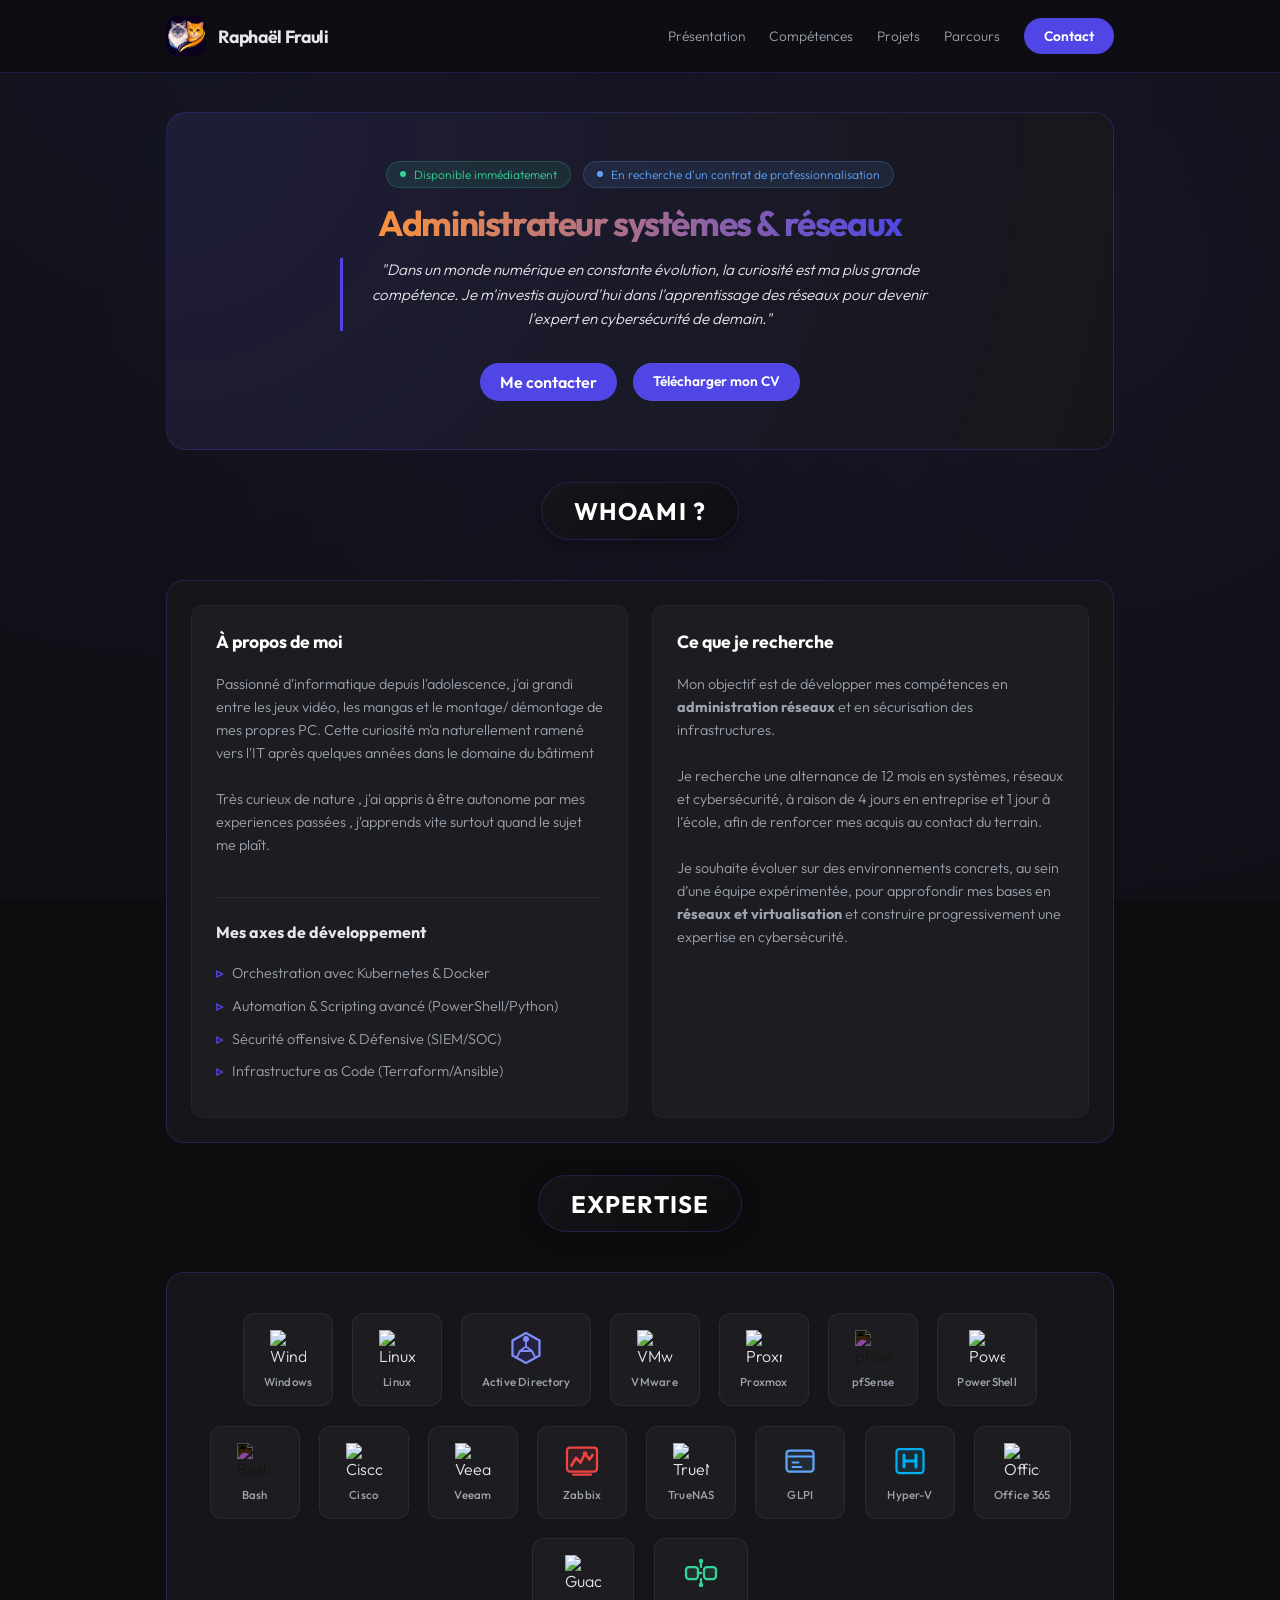
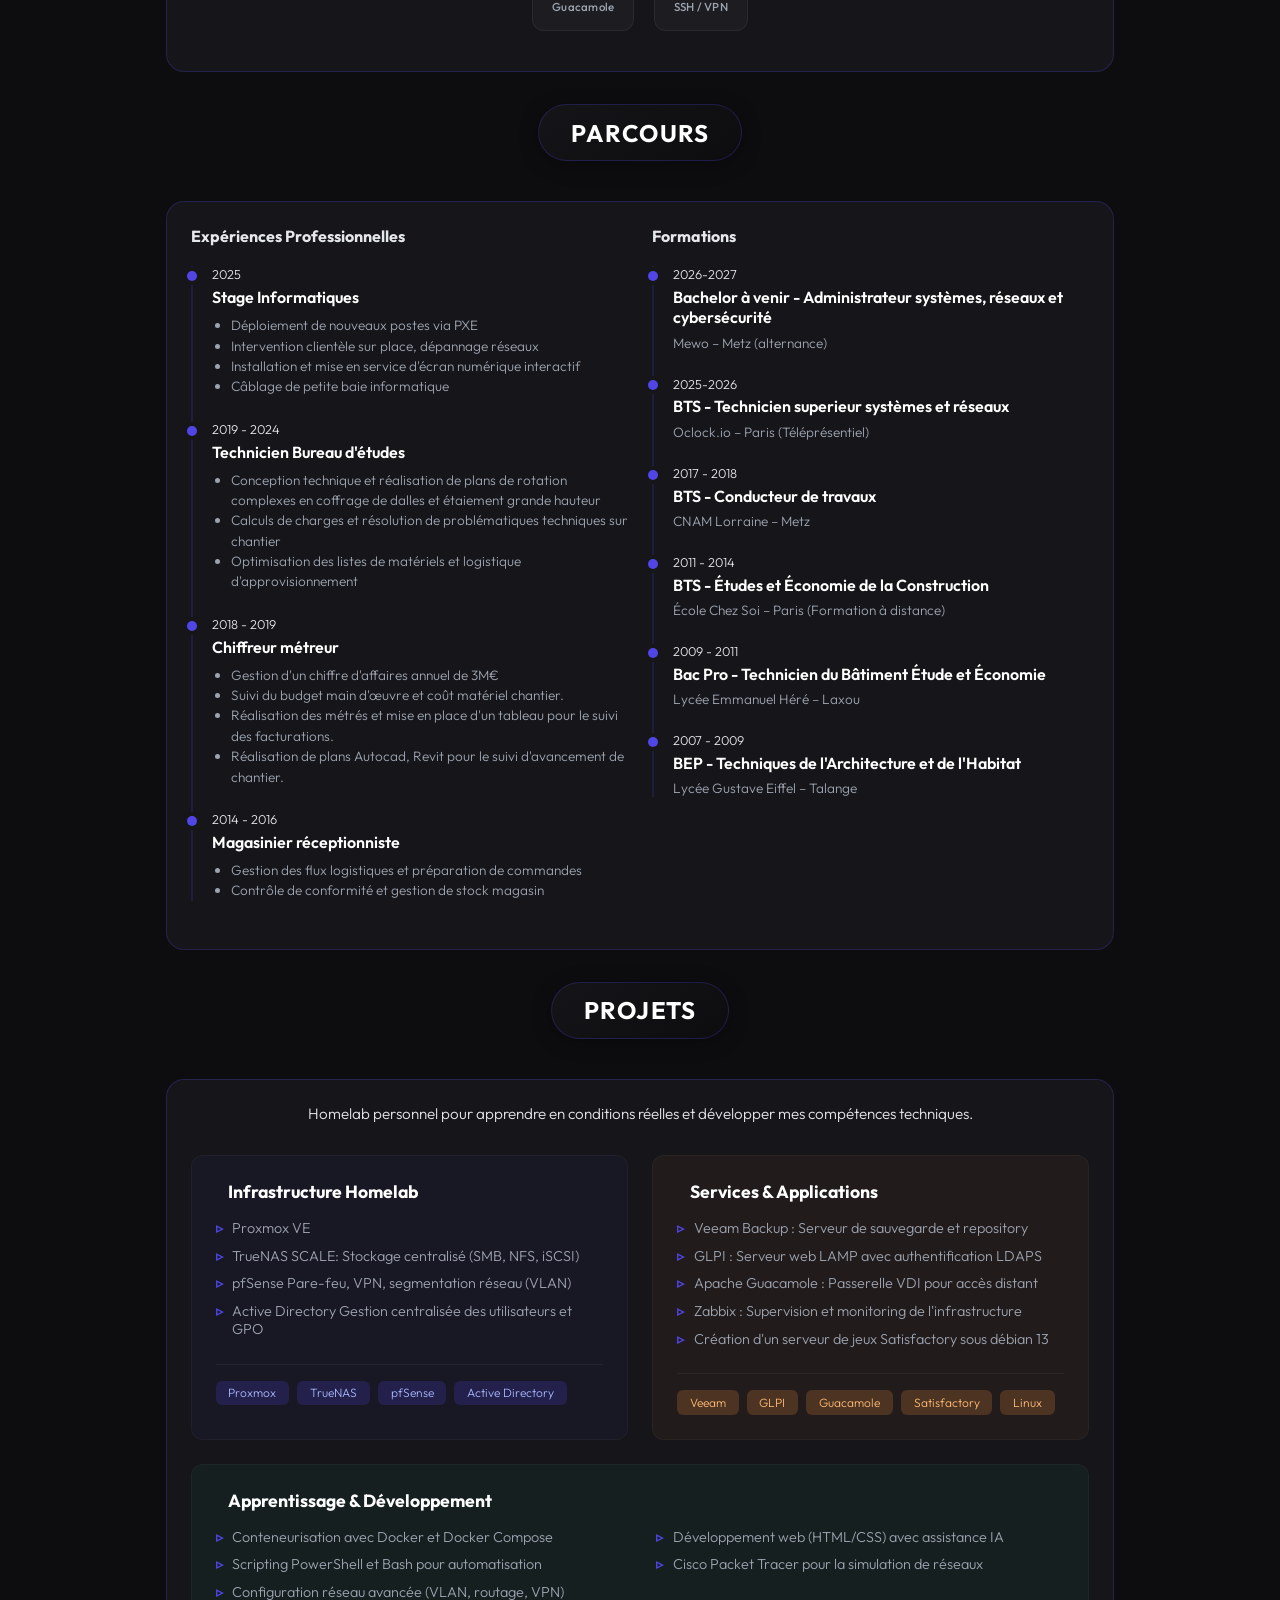
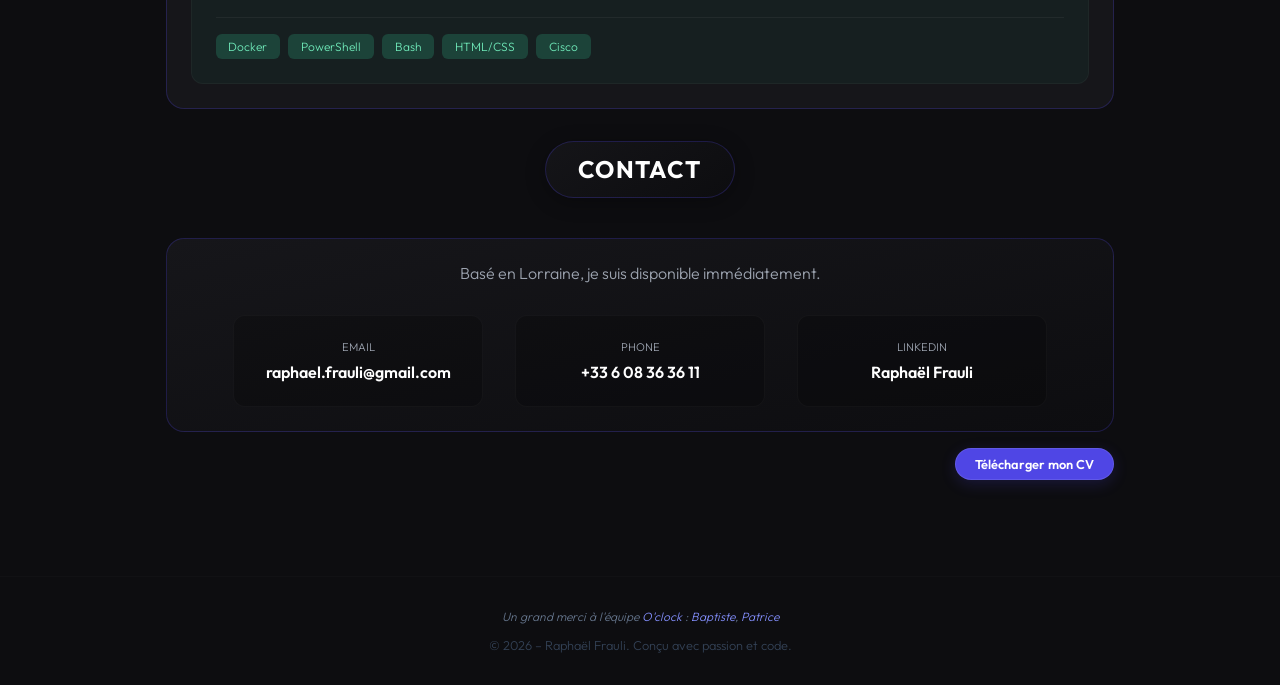
==== index.html @ f39f9d2e "maj html" ====
<!DOCTYPE html>
<html lang="fr">

<head>
  <meta charset="UTF-8" />
  <link rel="icon" type="image/png" sizes="192x192" href="LogoFavicon.png">
  <link rel="apple-touch-icon" href="LogoFaviconApple.png">
  <title>Raphaël Frauli – Administrateur Systèmes & Réseaux</title>
  <meta name="viewport" content="width=device-width, initial-scale=1" />
  <meta name="description" content="Portfolio de Raphaël Frauli - Administrateur systèmes & réseaux">
  <link
    href="https://fonts.googleapis.com/css2?family=Inter:wght@400;500;600&family=Outfit:wght@500;600;700;800&display=swap"
    rel="stylesheet">
  <style>
    /* Variables de design
       Gestion des couleurs, arrondis et bordures */
    :root {
      --bg: #0d0d10;
      --card: #16161a;
      --border: rgba(79, 70, 229, 0.25);
      --border-strong: rgba(129, 140, 248, 0.8);
      --accent: #4f46e5;
      --accent-soft: rgba(79, 70, 229, 0.16);
      --text: #e5e7eb;
      --text-card: #9ca3af;
      --muted: #9ca3af;
      --radius: 12px;
      --radius-lg: 18px;
      --max-width: 1000px;
      --transition: 0.2s ease-out;
    }

    * {
      box-sizing: border-box;
      margin: 0;
      padding: 0;
    }

    html,
    body {
      height: 100%;
      scroll-behavior: smooth;
    }

    body {
      font-family: 'Outfit', sans-serif;
      font-weight: 300;
      background-color: var(--bg);
      background-image:
        radial-gradient(circle at 15% 0%, rgba(99, 102, 241, 0.08) 0%, transparent 80%),
        radial-gradient(circle at 85% 30%, rgba(139, 92, 246, 0.08) 0%, transparent 80%);
      background-repeat: no-repeat;
      background-attachment: fixed;
      color: var(--text);
      padding-top: 5rem;
    }

    @keyframes fadeInUp {
      from {
        opacity: 0;
        transform: translateY(20px);
      }

      to {
        opacity: 1;
        transform: translateY(0);
      }
    }

    section,
    footer {
      animation: fadeInUp 0.8s ease-out forwards;
    }

    section:nth-child(1) {
      animation-delay: 0.1s;
    }

    section:nth-child(2) {
      animation-delay: 0.2s;
    }

    section:nth-child(3) {
      animation-delay: 0.3s;
    }

    section:nth-child(4) {
      animation-delay: 0.4s;
    }

    .site-header {
      position: fixed;
      top: 0;
      left: 0;
      width: 100%;
      z-index: 9999;
      backdrop-filter: blur(18px);
      -webkit-backdrop-filter: blur(18px);
      background: rgba(13, 13, 16, 0.85);
      border-bottom: 1px solid var(--border);
    }

    .shell {
      width: 100%;
      max-width: var(--max-width);
      margin: 0 auto;
      padding: 0 1.6rem;
    }

    .header-inner {
      height: 4.5rem;
      display: flex;
      align-items: center;
      justify-content: space-between;
    }

    .brand {
      display: flex;
      align-items: center;
      gap: 0.8rem;
    }

    .brand-logo {
      width: 40px;
      height: 40px;
      border-radius: 10px;
      background: url('Logo.png') no-repeat center center;
      background-size: cover;
    }

    .nav {
      display: flex;
      align-items: center;
      gap: 1.5rem;
    }

    .nav-link {
      font-size: 0.86rem;
      color: var(--muted);
      transition: var(--transition);
      text-decoration: none;
    }

    .nav-link:hover {
      color: #fff;
    }

    .nav-cta {
      padding: 0.5rem 1.2rem;
      border-radius: 999px;
      background: var(--accent);
      color: #fff;
      font-weight: 600;
      text-decoration: none;
      transition: var(--transition);
      border: 1px solid transparent;
    }

    .nav-cta:hover {
      background: #5a52ff;
      box-shadow: 0 0 20px rgba(79, 70, 229, 0.4);
      transform: translateY(-2px);
      border-color: rgba(255, 255, 255, 0.2);
    }

    .card-main-wrapper {
      margin-top: 2rem;
      margin-bottom: 2rem;
    }

    .card-main {
      background: radial-gradient(circle at top left, rgba(79, 70, 229, 0.15), transparent), var(--card);
      border-radius: 20px;
      border: 1px solid var(--border);
      padding: 3rem;
      text-align: center;
      width: 100%;
      margin: 0 auto;
      transition: var(--transition);
    }

    .card-main:hover {
      border-color: var(--border-strong);
    }

    .hero-pill {
      display: inline-flex;
      align-items: center;
      gap: 0.5rem;
      font-size: 0.75rem;
      color: #34d399;
      padding: 0.3rem 0.8rem;
      border-radius: 999px;
      background: rgba(52, 211, 153, 0.1);
      border: 1px solid rgba(52, 211, 153, 0.2);
      margin-bottom: 0;
    }

    .hero-pill::before {
      content: '';
      width: 6px;
      height: 6px;
      background: #34d399;
      border-radius: 50%;
      display: block;
    }

    .hero-pill.orange {
      color: #fb923c;
      background: rgba(251, 146, 60, 0.1);
      border-color: rgba(251, 146, 60, 0.2);
    }

    .hero-pill.orange::before {
      background: #fb923c;
    }

    .hero-pill.blue {
      color: #60a5fa;
      background: rgba(96, 165, 250, 0.1);
      border-color: rgba(96, 165, 250, 0.2);
    }

    .hero-pill.blue::before {
      background: #60a5fa;
    }

    .hero-pills {
      display: flex;
      justify-content: center;
      gap: 0.8rem;
      margin-bottom: 1rem;
      flex-wrap: wrap;
    }

    .hero-title {
      font-family: 'Outfit', sans-serif;
      font-size: clamp(1.8rem, 3vw, 2.2rem);
      letter-spacing: -0.04em;
      line-height: 1.1;
      margin-bottom: 1rem;
    }

    .hero-title span {
      background: linear-gradient(90deg, #fb923c 0%, #4f46e5 100%);
      -webkit-background-clip: text;
      background-clip: text;
      color: transparent;
      display: inline-block;
    }

    .hero-quote {
      color: var(--text);
      font-style: italic;
      border-left: 3px solid var(--accent);
      padding-left: 1rem;
      margin-bottom: 2rem;
      max-width: 600px;
      line-height: 1.6;
      font-size: 0.95rem;
      margin-left: auto;
      margin-right: auto;
    }

    .hero-tags-container {
      display: flex;
      justify-content: center;
      gap: 0.8rem;
      margin-bottom: 2.5rem;
      flex-wrap: wrap;
    }

    .hero-tag {
      background: rgba(255, 255, 255, 0.05);
      padding: 0.4rem 1rem;
      border-radius: 8px;
      font-size: 0.85rem;
      color: var(--text);
    }

    .hero-actions {
      display: flex;
      justify-content: center;
      gap: 1rem;
    }

    .section-header {
      display: flex;
      justify-content: center;
      margin-bottom: 2.5rem;
    }

    .section-kicker-badge {
      display: inline-block;
      padding: 0.8rem 2rem;
      background: linear-gradient(145deg, rgba(22, 22, 26, 0.9), rgba(13, 13, 16, 0.9));
      border: 1px solid var(--border);
      border-radius: 999px;
      font-family: 'Outfit', sans-serif;
      font-size: 1.5rem;
      font-weight: 700;
      color: #fff;
      text-transform: uppercase;
      letter-spacing: 0.05em;
      box-shadow: 0 4px 20px rgba(0, 0, 0, 0.3);
      position: relative;
      overflow: hidden;
    }

    .section-kicker-badge::before {
      content: '';
      position: absolute;
      top: 0;
      left: 0;
      right: 0;
      bottom: 0;
      background: linear-gradient(90deg, transparent, rgba(255, 255, 255, 0.05), transparent);
      transform: skewX(-20deg) translateX(-150%);
      animation: shine 3s infinite;
    }

    @keyframes shine {
      0% {
        transform: skewX(-20deg) translateX(-150%);
      }

      20% {
        transform: skewX(-20deg) translateX(150%);
      }

      100% {
        transform: skewX(-20deg) translateX(150%);
      }
    }

    section {
      scroll-margin-top: 5rem;
      margin-bottom: 2rem;
    }

    .section-card {
      background: var(--card);
      border-radius: var(--radius-lg);
      border: 1px solid var(--border);
      padding: 1.5rem;
      transition: var(--transition);
    }

    .section-card:hover {
      border-color: var(--border-strong);
    }

    .grid-2 {
      display: grid;
      grid-template-columns: 1fr 1fr;
      gap: 1.5rem;
    }

    .panel {
      background: rgba(0, 0, 0, 0.2);
      border-radius: var(--radius);
      padding: 1.5rem;
      border: 1px solid rgba(255, 255, 255, 0.03);
      display: flex;
      flex-direction: column;
      transition: var(--transition);
    }

    #contact .panel:hover {
      background: rgba(255, 255, 255, 0.04);
      border-color: var(--border-strong);
      box-shadow: 0 0 25px rgba(79, 70, 229, 0.15);
      transform: translateY(-4px);
    }

    .panel h3 {
      font-family: 'Outfit', sans-serif;
      font-size: 1.1rem;
      margin-bottom: 1rem;
      color: #fff;
    }

    .list {
      list-style: none;
      font-size: 0.9rem;
      color: var(--muted);
      margin-top: 0;
    }

    .list li {
      margin-bottom: 0.6rem;
      display: flex;
      gap: 0.6rem;
    }

    .list li::before {
      content: "▹";
      color: var(--accent);
      font-weight: bold;
    }

    .timeline {
      border-left: 2px solid var(--accent-soft);
      padding-left: 1.2rem;
    }

    .timeline-item {
      margin-bottom: 1.5rem;
      position: relative;
    }

    .timeline-item::before {
      content: "";
      position: absolute;
      left: -1.55rem;
      top: 0.3rem;
      width: 10px;
      height: 10px;
      border-radius: 50%;
      background: var(--accent);
      box-shadow: 0 0 0 4px var(--card);
    }

    .timeline-company {
      font-weight: 600;
      color: #fff;
    }

    .timeline-date {
      font-size: 0.8rem;
      color: var(--accent-glow);
      margin-bottom: 0.3rem;
      display: block;
    }

    .timeline-description {
      font-size: 0.85rem;
      color: var(--muted);
      margin-top: 0.4rem;
    }

    /* Skill icon cards */
    .skill-icon-card {
      display: flex;
      flex-direction: column;
      align-items: center;
      gap: 0.5rem;
      padding: 1rem 1.2rem;
      border-radius: 12px;
      background: rgba(255, 255, 255, 0.03);
      border: 1px solid rgba(255, 255, 255, 0.06);
      min-width: 90px;
      transition: all 0.25s ease;
      cursor: default;
    }

    .skill-icon-card:hover {
      background: rgba(79, 70, 229, 0.12);
      border-color: rgba(129, 140, 248, 0.4);
      transform: translateY(-4px);
      box-shadow: 0 8px 25px rgba(79, 70, 229, 0.2);
    }

    .skill-icon-card img,
    .skill-icon-card svg {
      transition: transform 0.25s ease;
    }

    .skill-icon-card:hover img,
    .skill-icon-card:hover svg {
      transform: scale(1.15);
    }

    .skill-icon-card span {
      font-size: 0.72rem;
      color: var(--muted);
      text-align: center;
      font-weight: 500;
      letter-spacing: 0.02em;
    }

    .skill-icon-card:hover span {
      color: #fff;
    }

    footer {
      text-align: center;
      padding: 2rem;
      color: #334155;
      font-size: 0.8rem;
      border-top: 1px solid rgba(255, 255, 255, 0.02);
    }

    @media (max-width: 900px) {

      .card-main,
      .grid-2 {
        grid-template-columns: 1fr;
      }

      .card-main {
        text-align: left;
        padding: 2rem 1.5rem;
      }

      .hero-quote {
        margin-left: 0;
        margin-right: 0;
        border-left-width: 4px;
      }

      .hero-tags-container {
        justify-content: flex-start;
      }

      .hero-actions {
        flex-direction: column;
        gap: 0.8rem;
      }

      .hero-actions .nav-cta {
        width: 100%;
        text-align: center;
        display: block;
      }

      .nav {
        display: none;
      }

      .hero-title {
        font-size: clamp(1.8rem, 5vw, 2.5rem);
      }

      .section-card {
        padding: 1rem 0.5rem;
      }

      .panel {
        padding: 1rem;
      }

      .shell {
        padding: 0 0.8rem;
      }

      .skill-icon-card {
        min-width: 75px;
        padding: 0.8rem 0.6rem;
      }
    }
  </style>
</head>

<body>

  <!-- Header - En-tête du site
       Contient le logo et le menu. La classe "site-header" le garde fixé en haut. -->
  <header class="site-header">
    <div class="shell header-inner">
      <div class="brand">
        <div class="brand-logo"></div>
        <div class="brand-text">
          <span
            style="font-family: 'Outfit', sans-serif; font-weight: 700; font-size: 1.1rem; letter-spacing: -0.02em;">Raphaël
            Frauli</span>
        </div>
      </div>
      <nav class="nav">
        <a href="#about" class="nav-link">Présentation</a>
        <a href="#skills" class="nav-link">Compétences</a>
        <a href="#projects" class="nav-link">Projets</a>
        <a href="#journey" class="nav-link">Parcours</a>
        <a href="#contact" class="nav-link nav-cta">Contact</a>
      </nav>
    </div>
  </header>

  <!-- Main - Contenu principal
       Toute la partie centrale du site. Important pour l'accessibilité. -->
  <main class="shell">
    <div class="card-main-wrapper">
      <section class="card-main">
        <div>
          <div class="hero-pills">
            <div class="hero-pill">Disponible immédiatement</div>
            <div class="hero-pill blue">En recherche d'un contrat de professionnalisation</div>
          </div>
          <h1 class="hero-title"><span>Administrateur systèmes & réseaux</span></h1>
          <p class="hero-quote">
            "Dans un monde numérique en constante évolution, la curiosité est ma plus grande compétence. Je m'investis
            aujourd'hui dans l'apprentissage des réseaux pour devenir l'expert en cybersécurité de demain."
          </p>
          <div class="hero-actions">
            <a href="#contact" class="nav-cta">Me contacter</a>
            <a href="CV_RAPHAEL_FRAULI_2026_Alternance_Mewo_compresse.pdf" target="_blank" class="nav-cta"
              style="padding: 0.5rem 1.2rem; text-decoration: none; font-size: 0.86rem; border-color: rgba(173, 167, 167, 0.1);">
              Télécharger mon CV</a>
          </div>
        </div>
      </section>
    </div>
    <!-- 01 PRESENTATION -->
    <section id="about">
      <div class="section-header">
        <h2 class="section-kicker-badge">Whoami ?</h2>
      </div>
      <article class="section-card">
        <div class="grid-2">
          <!-- Card 1 : À propos -->
          <div class="panel" style="background: rgba(255,255,255,0.03);">
            <h3 style="margin:0;">À propos de moi</h3>
            <br>
            <p style="font-size: 0.9rem; line-height: 1.6; color: var(--text-card);">
              Passionné d'informatique depuis l'adolescence, j'ai grandi entre les jeux vidéo, les mangas et le montage/
              démontage de mes propres PC.
              Cette curiosité m'a naturellement ramené vers l'IT après quelques années dans le domaine du bâtiment
              <br><br>
              Très curieux de nature , j'ai appris à être autonome par mes experiences passées , j'apprends vite surtout
              quand le sujet me plaît.
            </p>

            <!-- Ajout pour remplir l'espace vide et montrer l'ambition -->
            <div style="margin-top: 2.5rem; padding-top: 1.5rem; border-top: 1px solid rgba(255,255,255,0.05);">
              <h4 style="margin: 0;">Mes axes de développement</h4>
              <br>
              <ul class="list">
                <li style="font-size: 0.9rem; line-height: 1.6; color: var(--text-card);">Orchestration avec Kubernetes
                  & Docker</li>
                <li style="font-size: 0.9rem; line-height: 1.6; color: var(--text-card);">Automation & Scripting avancé
                  (PowerShell/Python)</li>
                <li style="font-size: 0.9rem; line-height: 1.6; color: var(--text-card);">Sécurité offensive & Défensive
                  (SIEM/SOC)</li>
                <li style="font-size: 0.9rem; line-height: 1.6; color: var(--text-card);">Infrastructure as Code
                  (Terraform/Ansible)</li>
              </ul>
            </div>
          </div>
          <!-- Card 2 : Objectifs -->
          <div class="panel"
            style="background: rgba(255,255,255,0.03); display: flex; flex-direction: column; justify-content: space-between;">
            <div>
              <h3 style="margin:0;">Ce que je recherche</h3>
              <br>
              <p style="font-size: 0.9rem; line-height: 1.6; color: var(--text-card);">
                Mon objectif est de développer mes compétences en <strong>administration réseaux</strong> et en
                sécurisation des infrastructures.
                <br><br>
                Je recherche une alternance de 12 mois en systèmes, réseaux et cybersécurité, à raison de 4 jours en
                entreprise et 1 jour à l’école, afin de renforcer mes acquis au contact du terrain.
                <br><br>
                Je souhaite évoluer sur des environnements concrets, au sein d’une équipe expérimentée, pour approfondir
                mes bases en <strong>réseaux et virtualisation</strong> et construire progressivement une expertise en
                cybersécurité.
              </p>
            </div>
          </div>
        </div>
      </article>
    </section>

    <!-- 02 EXPERTISE - Icônes de compétences -->
    <section id="skills">
      <div class="section-header">
        <h2 class="section-kicker-badge">Expertise</h2>
      </div>
      <article class="section-card">
        <div style="display: flex; flex-wrap: wrap; justify-content: center; gap: 1.2rem; padding: 1rem 0;">

          <!-- Windows -->
          <div class="skill-icon-card">
            <img src="https://cdn.jsdelivr.net/gh/devicons/devicon@latest/icons/windows11/windows11-original.svg"
              alt="Windows" width="36" height="36">
            <span>Windows</span>
          </div>

          <!-- Linux -->
          <div class="skill-icon-card">
            <img src="https://cdn.jsdelivr.net/gh/devicons/devicon@latest/icons/linux/linux-original.svg" alt="Linux"
              width="36" height="36">
            <span>Linux</span>
          </div>

          <!-- Active Directory -->
          <div class="skill-icon-card">
            <svg width="36" height="36" viewBox="0 0 24 24" fill="none">
              <path d="M12 2L3 7v10l9 5 9-5V7l-9-5z" stroke="#818cf8" stroke-width="1.5" fill="rgba(79,70,229,0.15)" />
              <path d="M12 8a2 2 0 100-4 2 2 0 000 4z" fill="#818cf8" />
              <path d="M12 8v3M8 14h8M8 14l-2 4M16 14l2 4M12 11l-4 3M12 11l4 3" stroke="#818cf8" stroke-width="1.2"
                stroke-linecap="round" />
            </svg>
            <span>Active Directory</span>
          </div>

          <!-- VMware -->
          <div class="skill-icon-card">
            <img src="https://cdn.simpleicons.org/vmware/white" alt="VMware" width="36" height="36">
            <span>VMware</span>
          </div>

          <!-- Proxmox -->
          <div class="skill-icon-card">
            <img src="https://cdn.simpleicons.org/proxmox/E57000" alt="Proxmox" width="36" height="36">
            <span>Proxmox</span>
          </div>

          <!-- pfSense -->
          <div class="skill-icon-card">
            <img src="https://cdn.simpleicons.org/pfsense/212121" alt="pfSense" width="36" height="36"
              style="filter: invert(1) brightness(0.85);">
            <span>pfSense</span>
          </div>

          <!-- PowerShell -->
          <div class="skill-icon-card">
            <img src="https://cdn.jsdelivr.net/gh/devicons/devicon@latest/icons/powershell/powershell-original.svg"
              alt="PowerShell" width="36" height="36">
            <span>PowerShell</span>
          </div>

          <!-- Bash -->
          <div class="skill-icon-card">
            <img src="https://cdn.jsdelivr.net/gh/devicons/devicon@latest/icons/bash/bash-original.svg" alt="Bash"
              width="36" height="36" style="filter: invert(1) brightness(0.85);">
            <span>Bash</span>
          </div>

          <!-- Cisco -->
          <div class="skill-icon-card">
            <img src="https://cdn.simpleicons.org/cisco/1BA0D7" alt="Cisco" width="36" height="36">
            <span>Cisco</span>
          </div>

          <!-- Veeam -->
          <div class="skill-icon-card">
            <img src="https://cdn.simpleicons.org/veeam/00B336" alt="Veeam" width="36" height="36">
            <span>Veeam</span>
          </div>

          <!-- Zabbix -->
          <div class="skill-icon-card">
            <svg width="36" height="36" viewBox="0 0 24 24" fill="none">
              <rect x="2" y="3" width="20" height="16" rx="2" stroke="#ef4444" stroke-width="1.5"
                fill="rgba(239,68,68,0.1)" />
              <polyline points="5,15 8,10 11,13 14,7 17,11 19,8" stroke="#ef4444" stroke-width="1.8"
                stroke-linecap="round" stroke-linejoin="round" fill="none" />
              <circle cx="14" cy="7" r="1.5" fill="#ef4444" />
              <line x1="6" y1="21" x2="18" y2="21" stroke="#ef4444" stroke-width="1.5" stroke-linecap="round" />
            </svg>
            <span>Zabbix</span>
          </div>

          <!-- TrueNAS -->
          <div class="skill-icon-card">
            <img src="https://cdn.simpleicons.org/truenas/0095D5" alt="TrueNAS" width="36" height="36">
            <span>TrueNAS</span>
          </div>

          <!-- GLPI -->
          <div class="skill-icon-card">
            <svg width="36" height="36" viewBox="0 0 24 24" fill="none">
              <rect x="3" y="5" width="18" height="14" rx="2" stroke="#60a5fa" stroke-width="1.5"
                fill="rgba(96,165,250,0.1)" />
              <path d="M3 9h18M7 13h4M7 16h6" stroke="#60a5fa" stroke-width="1.2" stroke-linecap="round" />
            </svg>
            <span>GLPI</span>
          </div>

          <!-- Hyper-V -->
          <div class="skill-icon-card">
            <svg width="36" height="36" viewBox="0 0 24 24" fill="none">
              <rect x="3" y="4" width="18" height="16" rx="2" stroke="#00adef" stroke-width="1.5"
                fill="rgba(0,173,239,0.1)" />
              <path d="M8 8v8M16 8v8M8 12h8" stroke="#00adef" stroke-width="2" stroke-linecap="round" />
            </svg>
            <span>Hyper-V</span>
          </div>

          <!-- Office 365 -->
          <div class="skill-icon-card">
            <img src="https://img.icons8.com/?size=100&id=37619&format=png&color=000000" alt="Office 365" width="36"
              height="36">
            <span>Office 365</span>
          </div>

          <!-- Guacamole -->
          <div class="skill-icon-card">
            <img src="https://cdn.simpleicons.org/apacheguacamole/339933" alt="Guacamole" width="36" height="36">
            <span>Guacamole</span>
          </div>

          <!-- SSH / VPN -->
          <div class="skill-icon-card">
            <svg width="36" height="36" viewBox="0 0 24 24" fill="none">
              <rect x="2" y="8" width="8" height="8" rx="2" stroke="#34d399" stroke-width="1.5"
                fill="rgba(52,211,153,0.1)" />
              <rect x="14" y="8" width="8" height="8" rx="2" stroke="#34d399" stroke-width="1.5"
                fill="rgba(52,211,153,0.1)" />
              <path d="M10 12h4" stroke="#34d399" stroke-width="1.8" stroke-linecap="round" stroke-dasharray="2 2" />
              <path d="M12 5v3M12 16v3" stroke="#34d399" stroke-width="1.5" stroke-linecap="round" />
              <circle cx="12" cy="4" r="1.5" fill="#34d399" />
              <circle cx="12" cy="20" r="1.5" fill="#34d399" />
            </svg>
            <span>SSH / VPN</span>
          </div>

        </div>
      </article>
    </section>




    <!-- 04 PARCOURS -->
    <section id="journey">
      <div class="section-header">
        <h2 class="section-kicker-badge">Parcours</h2>
      </div>
      <article class="section-card">
        <div class="grid-2">
          <!-- Card 1 : Expériences -->
          <div>
            <h4>Expériences Professionnelles</h4>
            <br>
            <div class="timeline">
              <!-- Expérience 1 -->
              <div class="timeline-item">
                <span class="timeline-date">2025</span>
                <div class="timeline-company">Stage Informatiques</div>
                <ul
                  style="padding-left: 1.2rem; margin-top: 0.5rem; color: var(--muted); font-size: 0.85rem; line-height: 1.5;">
                  <li>Déploiement de nouveaux postes via PXE</li>
                  <li>Intervention clientèle sur place, dépannage réseaux</li>
                  <li>Installation et mise en service d'écran numérique interactif</li>
                  <li>Câblage de petite baie informatique</li>
                </ul>
              </div>
              <!-- Expérience 2 -->
              <div class="timeline-item">
                <span class="timeline-date">2019 - 2024</span>
                <div class="timeline-company">Technicien Bureau d'études</div>
                <ul
                  style="padding-left: 1.2rem; margin-top: 0.5rem; color: var(--muted); font-size: 0.85rem; line-height: 1.5;">
                  <li>Conception technique et réalisation de plans de rotation complexes en coffrage de dalles et
                    étaiement grande hauteur</li>
                  <li>Calculs de charges et résolution de problématiques techniques sur chantier</li>
                  <li>Optimisation des listes de matériels et logistique d'approvisionnement</li>
                </ul>
              </div>
              <!-- Expérience 3 -->
              <div class="timeline-item">
                <span class="timeline-date">2018 - 2019</span>
                <div class="timeline-company">Chiffreur métreur</div>
                <ul
                  style="padding-left: 1.2rem; margin-top: 0.5rem; color: var(--muted); font-size: 0.85rem; line-height: 1.5;">
                  <li>Gestion d'un chiffre d'affaires annuel de 3M€</li>
                  <li>Suivi du budget main d'œuvre et coût matériel chantier.</li>
                  <li>Réalisation des métrés et mise en place d'un tableau pour le suivi des facturations.</li>
                  <li>Réalisation de plans Autocad, Revit pour le suivi d'avancement de chantier.</li>
                </ul>
              </div>
              <!-- Expérience 4 -->
              <div class="timeline-item">
                <span class="timeline-date">2014 - 2016</span>
                <div class="timeline-company">Magasinier réceptionniste</div>
                <ul
                  style="padding-left: 1.2rem; margin-top: 0.5rem; color: var(--muted); font-size: 0.85rem; line-height: 1.5;">
                  <li>Gestion des flux logistiques et préparation de commandes</li>
                  <li>Contrôle de conformité et gestion de stock magasin</li>
                </ul>
              </div>
            </div>
          </div>
          <!-- Card 2 : Formations -->
          <div>
            <h4>Formations</h4>
            <br>
            <div class="timeline">
              <!-- Formation 1 -->
              <div class="timeline-item">
                <span class="timeline-date">2026-2027</span>
                <div class="timeline-company">Bachelor à venir - Administrateur systèmes, réseaux et cybersécurité</div>
                <p class="timeline-description">Mewo – Metz (alternance)</p>
              </div>
              <!-- Formation 2 -->
              <div class="timeline-item">
                <span class="timeline-date">2025-2026</span>
                <div class="timeline-company">BTS - Technicien superieur systèmes et réseaux</div>
                <p class="timeline-description">Oclock.io – Paris (Téléprésentiel)</p>
              </div>
              <!-- Formation 3 -->
              <div class="timeline-item">
                <span class="timeline-date">2017 - 2018</span>
                <div class="timeline-company">BTS - Conducteur de travaux </div>
                <p class="timeline-description">CNAM Lorraine – Metz</p>
              </div>
              <!-- Formation 4 -->
              <div class="timeline-item">
                <span class="timeline-date">2011 - 2014</span>
                <div class="timeline-company">BTS - Études et Économie de la Construction</div>
                <p class="timeline-description">École Chez Soi – Paris (Formation à distance)</p>
              </div>
              <!-- Formation 5 -->
              <div class="timeline-item">
                <span class="timeline-date">2009 - 2011</span>
                <div class="timeline-company">Bac Pro - Technicien du Bâtiment Étude et Économie</div>
                <p class="timeline-description">Lycée Emmanuel Héré – Laxou</p>
              </div>
              <!-- Formation 6 -->
              <div class="timeline-item">
                <span class="timeline-date">2007 - 2009</span>
                <div class="timeline-company">BEP - Techniques de l'Architecture et de l'Habitat</div>
                <p class="timeline-description">Lycée Gustave Eiffel – Talange</p>
              </div>
            </div>
          </div>
        </div>
      </article>
    </section>
    <!-- 03 PROJETS -->
    <section id="projects">
      <div class="section-header">
        <h2 class="section-kicker-badge">Projets</h2>
      </div>
      <article class="section-card">
        <div style="text-align: center; margin-bottom: 2rem;">
          <p style="color: var(--text); font-size: 0.95rem; max-width: 700px; margin: 0 auto;">
            Homelab personnel pour apprendre en conditions réelles et développer mes compétences techniques.
          </p>
        </div>
        </div>
        <div class="grid-2">
          <!-- Card 1 : Infrastructure -->
          <div class="panel" style="background: rgba(79, 70, 229, 0.05);">
            <div style="display: flex; align-items: center; gap: 0.8rem; margin-bottom: 1rem;">
              <span style="font-size: 1.8rem;"></span>
              <h3 style="text-align: center;margin:0;">Infrastructure Homelab</h3>
            </div>
            <ul class="list">
              <li>Proxmox VE </li>
              <li>TrueNAS SCALE: Stockage centralisé (SMB, NFS, iSCSI)</li>
              <li>pfSense Pare-feu, VPN, segmentation réseau (VLAN)</li>
              <li>Active Directory Gestion centralisée des utilisateurs et GPO</li>
            </ul>
            <div
              style="display: flex; flex-wrap: wrap; gap: 0.5rem; margin-top: 1rem; padding-top: 1rem; border-top: 1px solid rgba(255,255,255,0.05);">
              <span
                style="background: rgba(79, 70, 229, 0.2); padding: 0.3rem 0.8rem; border-radius: 6px; font-size: 0.75rem; color: #a5b4fc;">Proxmox</span>
              <span
                style="background: rgba(79, 70, 229, 0.2); padding: 0.3rem 0.8rem; border-radius: 6px; font-size: 0.75rem; color: #a5b4fc;">TrueNAS</span>
              <span
                style="background: rgba(79, 70, 229, 0.2); padding: 0.3rem 0.8rem; border-radius: 6px; font-size: 0.75rem; color: #a5b4fc;">pfSense</span>
              <span
                style="background: rgba(79, 70, 229, 0.2); padding: 0.3rem 0.8rem; border-radius: 6px; font-size: 0.75rem; color: #a5b4fc;">Active
                Directory</span>
            </div>
          </div>
          <!-- Card 2 : Services -->
          <div class="panel" style="background: rgba(251, 146, 60, 0.05);">
            <div style="display: flex; align-items: center; gap: 0.8rem; margin-bottom: 1rem;">
              <span style="font-size: 1.8rem;"></span>
              <h3 style="margin:0;">Services & Applications</h3>
            </div>
            <ul class="list">
              <li>Veeam Backup : Serveur de sauvegarde et repository</li>
              <li>GLPI : Serveur web LAMP avec authentification LDAPS</li>
              <li>Apache Guacamole : Passerelle VDI pour accès distant</li>
              <li>Zabbix : Supervision et monitoring de l'infrastructure</li>
              <li>Création d'un serveur de jeux Satisfactory sous débian 13</li>
            </ul>
            <div
              style="display: flex; flex-wrap: wrap; gap: 0.5rem; margin-top: 1rem; padding-top: 1rem; border-top: 1px solid rgba(255,255,255,0.05);">
              <span
                style="background: rgba(251, 146, 60, 0.2); padding: 0.3rem 0.8rem; border-radius: 6px; font-size: 0.75rem; color: #fdba74;">Veeam</span>
              <span
                style="background: rgba(251, 146, 60, 0.2); padding: 0.3rem 0.8rem; border-radius: 6px; font-size: 0.75rem; color: #fdba74;">GLPI</span>
              <span
                style="background: rgba(251, 146, 60, 0.2); padding: 0.3rem 0.8rem; border-radius: 6px; font-size: 0.75rem; color: #fdba74;">Guacamole</span>
              <span
                style="background: rgba(251, 146, 60, 0.2); padding: 0.3rem 0.8rem; border-radius: 6px; font-size: 0.75rem; color: #fdba74;">Satisfactory</span>
              <span
                style="background: rgba(251, 146, 60, 0.2); padding: 0.3rem 0.8rem; border-radius: 6px; font-size: 0.75rem; color: #fdba74;">Linux</span>
            </div>
          </div>
        </div>
        <!-- Card 3 : Apprentissage (Largeur totale) -->
        <div class="panel" style="background: rgba(52, 211, 153, 0.05); margin-top: 1.5rem;">
          <div style="display: flex; align-items: center; gap: 0.8rem; margin-bottom: 1rem;">
            <span style="font-size: 1.8rem;"></span>
            <h3 style="margin:0;">Apprentissage & Développement</h3>
          </div>
          <ul class="list" style="columns: 2; column-gap: 2rem;">
            <li>Conteneurisation avec Docker et Docker Compose</li>
            <li>Scripting PowerShell et Bash pour automatisation</li>
            <li>Configuration réseau avancée (VLAN, routage, VPN)</li>
            <li>Développement web (HTML/CSS) avec assistance IA</li>
            <li>Cisco Packet Tracer pour la simulation de réseaux</li>
          </ul>
          <div
            style="display: flex; flex-wrap: wrap; gap: 0.5rem; margin-top: 1rem; padding-top: 1rem; border-top: 1px solid rgba(255,255,255,0.05);">
            <span
              style="background: rgba(52, 211, 153, 0.2); padding: 0.3rem 0.8rem; border-radius: 6px; font-size: 0.75rem; color: #6ee7b7;">Docker</span>
            <span
              style="background: rgba(52, 211, 153, 0.2); padding: 0.3rem 0.8rem; border-radius: 6px; font-size: 0.75rem; color: #6ee7b7;">PowerShell</span>
            <span
              style="background: rgba(52, 211, 153, 0.2); padding: 0.3rem 0.8rem; border-radius: 6px; font-size: 0.75rem; color: #6ee7b7;">Bash</span>
            <span
              style="background: rgba(52, 211, 153, 0.2); padding: 0.3rem 0.8rem; border-radius: 6px; font-size: 0.75rem; color: #6ee7b7;">HTML/CSS</span>
            <span
              style="background: rgba(52, 211, 153, 0.2); padding: 0.3rem 0.8rem; border-radius: 6px; font-size: 0.75rem; color: #6ee7b7;">Cisco</span>
          </div>
        </div>
      </article>
    </section>




    <!-- 05 CONTACT -->
    <section id="contact" style="padding-bottom: 4rem;">
      <div class="section-header">
        <h2 class="section-kicker-badge">Contact</h2>
      </div>
      <article class="section-card"
        style="text-align: center; background: linear-gradient(to bottom right, #16161a, #0d0d10);">
        <p style="color: var(--muted); margin-bottom: 2rem; font-size: 1rem;">
          Basé en Lorraine, je suis disponible immédiatement.
        </p>
        <div style="display: flex; justify-content: center; gap: 2rem; flex-wrap: wrap;">
          <!-- Contact 1 : Email -->
          <a href="mailto:raphael.frauli@gmail.com" class="panel"
            style="text-decoration: none; min-width: 200px; max-width: 250px; flex: 1;">
            <div style="font-size: 0.7rem; color: var(--muted); margin-bottom: 0.5rem;">
              EMAIL
            </div>
            <div style="font-weight: 600; color: #fff;">raphael.frauli@gmail.com</div>
          </a>
          <!-- Contact 2 : Phone -->
          <a href="tel:+33608363611" class="panel"
            style="text-decoration: none; min-width: 200px; max-width: 250px; flex: 1;">
            <div style="font-size: 0.7rem; color: var(--muted); margin-bottom: 0.5rem;">
              PHONE
            </div>
            <div style="font-weight: 600; color: #fff;">+33 6 08 36 36 11</div>
          </a>
          <!-- Contact 3 : LinkedIn -->
          <a href="https://www.linkedin.com/in/rapha%C3%ABl-frauli-4b18b4344/" class="panel"
            style="text-decoration: none; min-width: 200px; max-width: 250px; flex: 1;" target="_blank">
            <div style="font-size: 0.7rem; color: var(--muted); margin-bottom: 0.5rem;">
              LINKEDIN
            </div>
            <div style="font-weight: 600; color: #fff;">Raphaël Frauli</div>
          </a>
        </div>
      </article>
      <div style="display: flex; justify-content: flex-end; margin-top: 1rem;">
        <a href="CV_RAPHAEL_FRAULI_2026_Alternance_Mewo_compresse.pdf" target="_blank" class="nav-cta"
          style="padding: 0.45rem 1.2rem; font-size: 0.8rem; background: var(--accent); white-space: nowrap; box-shadow: 0 4px 15px rgba(79, 70, 229, 0.2); border: 1px solid rgba(255,255,255,0.1);">
          Télécharger mon CV
        </a>
      </div>
    </section>

  </main>
  <footer>
    <p style="font-style: italic; color: #64748b; font-size: 0.75rem; margin-bottom: 0.8rem;">
      Un grand merci à l'équipe
      <a href="https://www.linkedin.com/school/ecole-o-clock/" target="_blank"
        style="color: #818cf8; text-decoration: none;">O'clock</a> :
      <a href="https://www.linkedin.com/in/bdelphin/" target="_blank"
        style="color: #818cf8; text-decoration: none;">Baptiste</a>,
      <a href="https://www.linkedin.com/in/pmaldi/" target="_blank"
        style="color: #818cf8; text-decoration: none;">Patrice</a>
    </p>
    © <span id="year"></span> – Raphaël Frauli. Conçu avec passion et code.
  </footer>

  <!-- JavaScript
       Script pour mettre à jour l'année automatiquement dans le pied de page -->
  <script>
    /* Ce script met à jour l'année automatiquement */
    document.getElementById("year").textContent = new Date().getFullYear();
  </script>

</body>

</html>
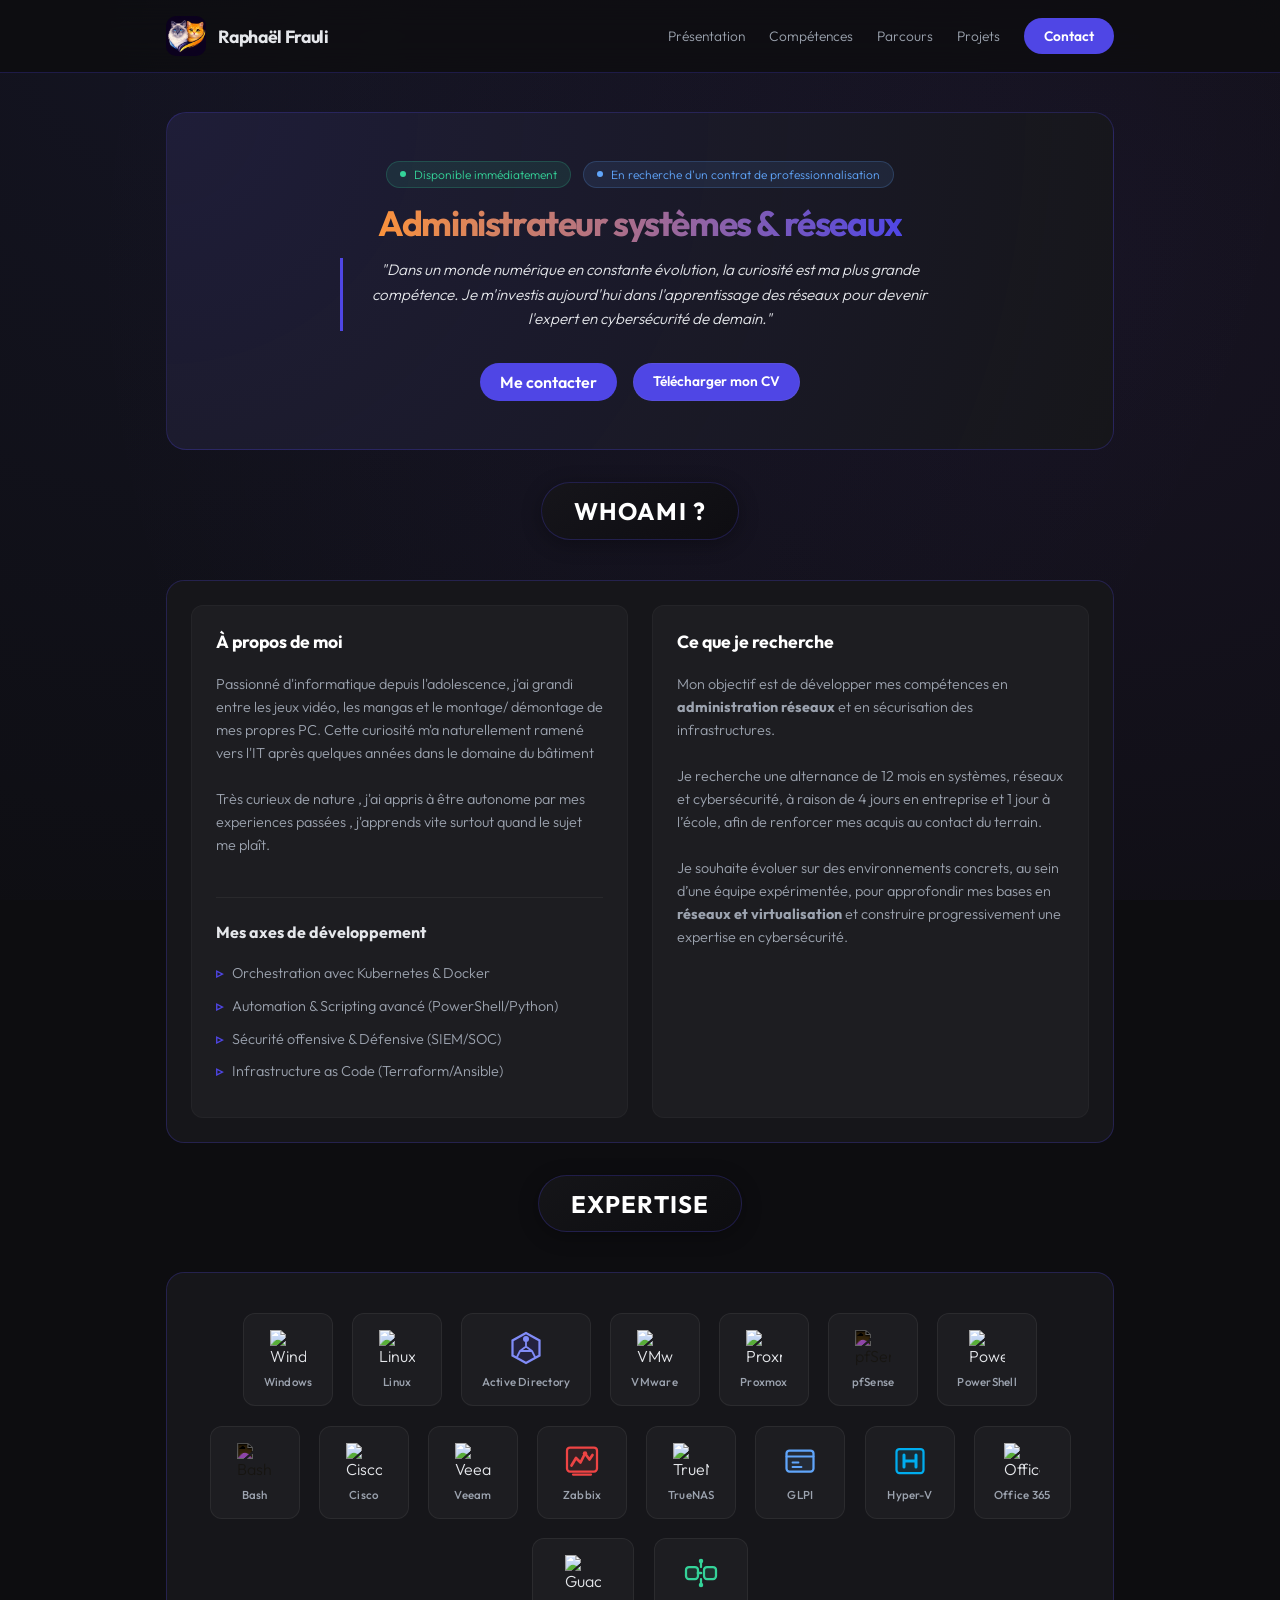
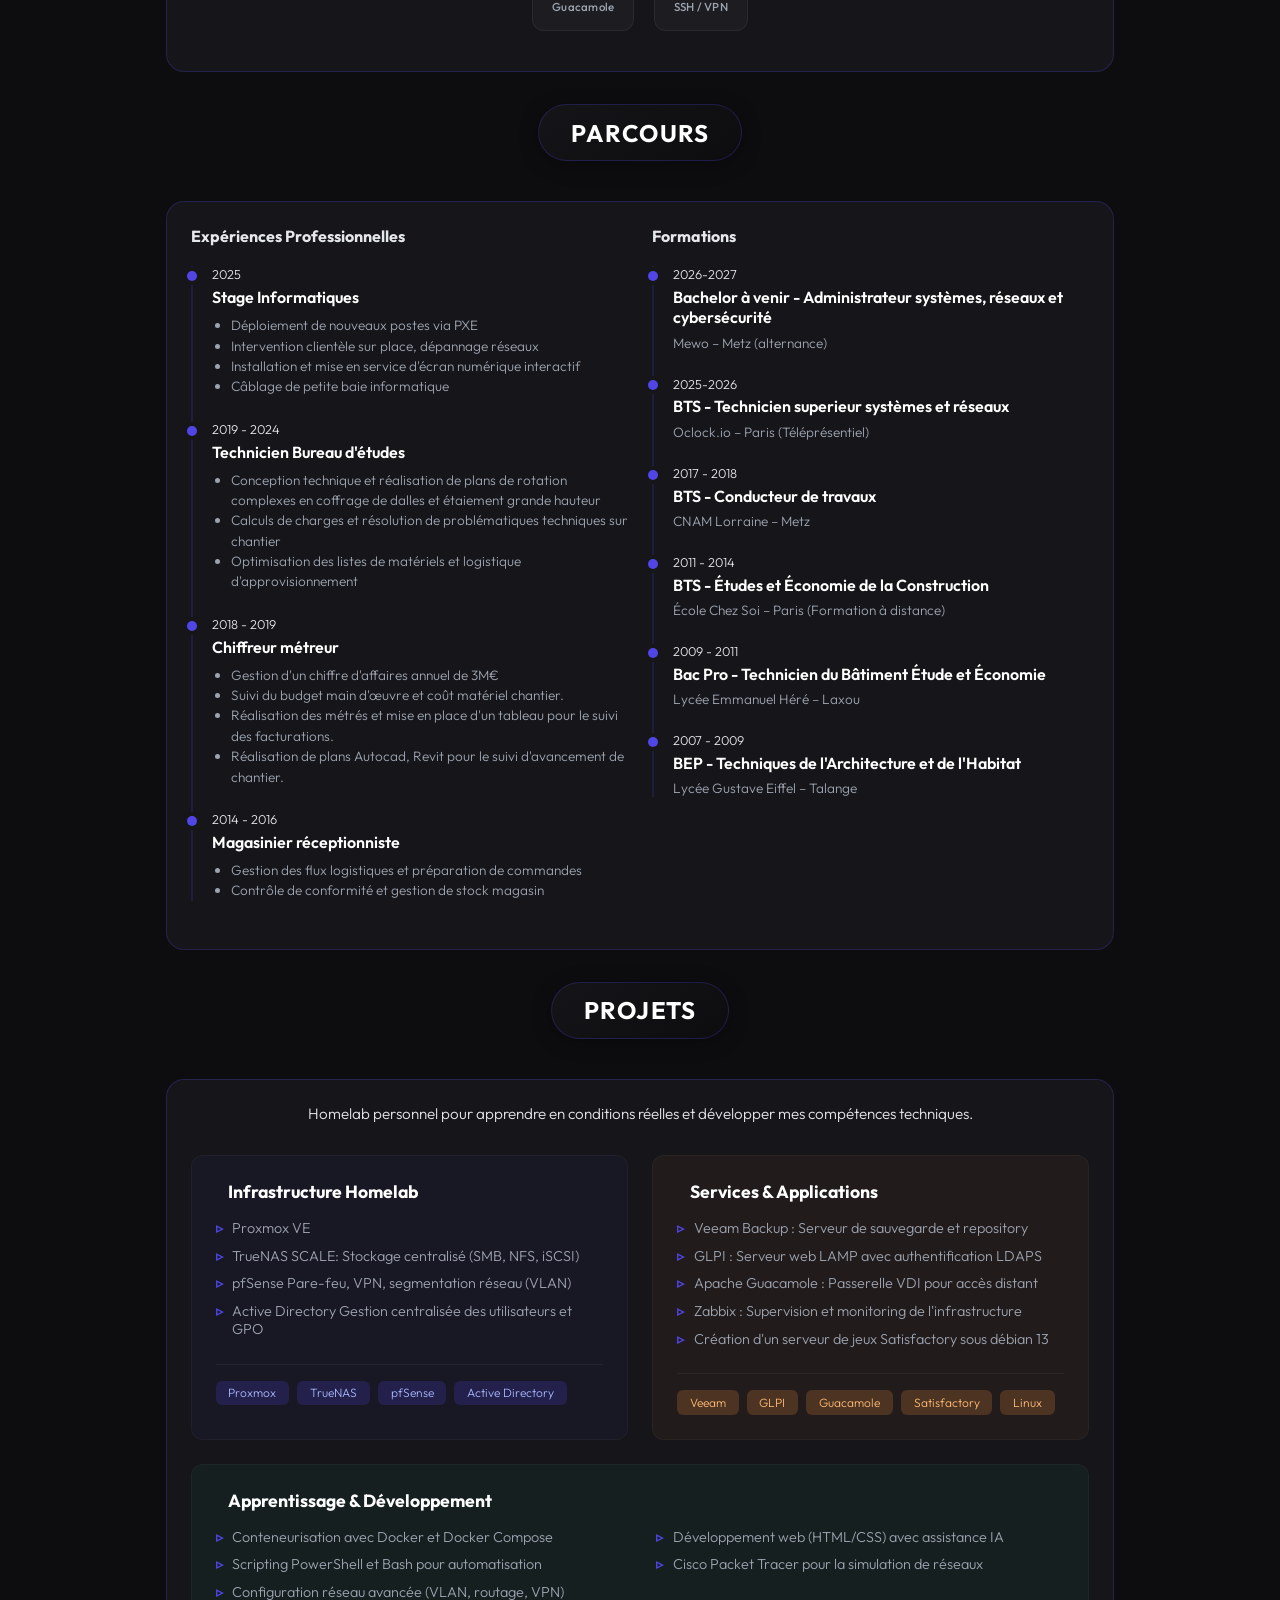
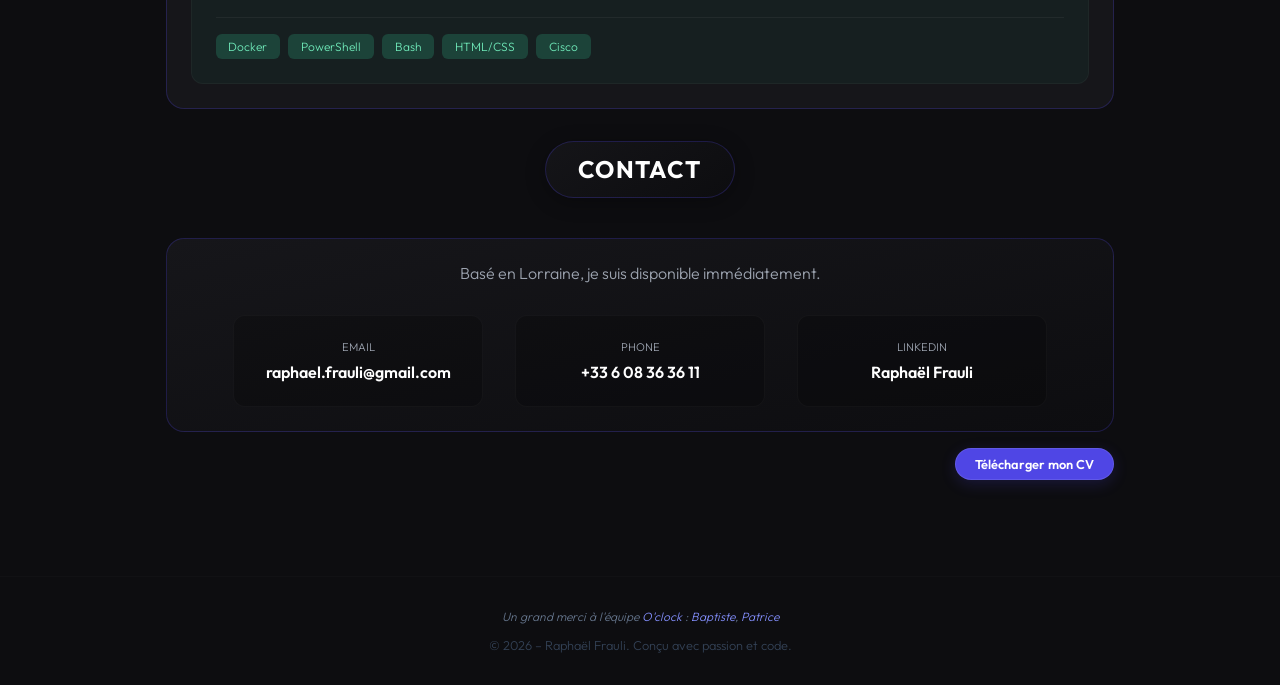
==== commit a33c5ccd: "maj html" ====
--- a/index.html
+++ b/index.html
@@ -569,8 +569,8 @@
       <nav class="nav">
         <a href="#about" class="nav-link">Présentation</a>
         <a href="#skills" class="nav-link">Compétences</a>
+        <a href="#journey" class="nav-link">Parcours</a>
         <a href="#projects" class="nav-link">Projets</a>
-        <a href="#journey" class="nav-link">Parcours</a>
         <a href="#contact" class="nav-link nav-cta">Contact</a>
       </nav>
     </div>
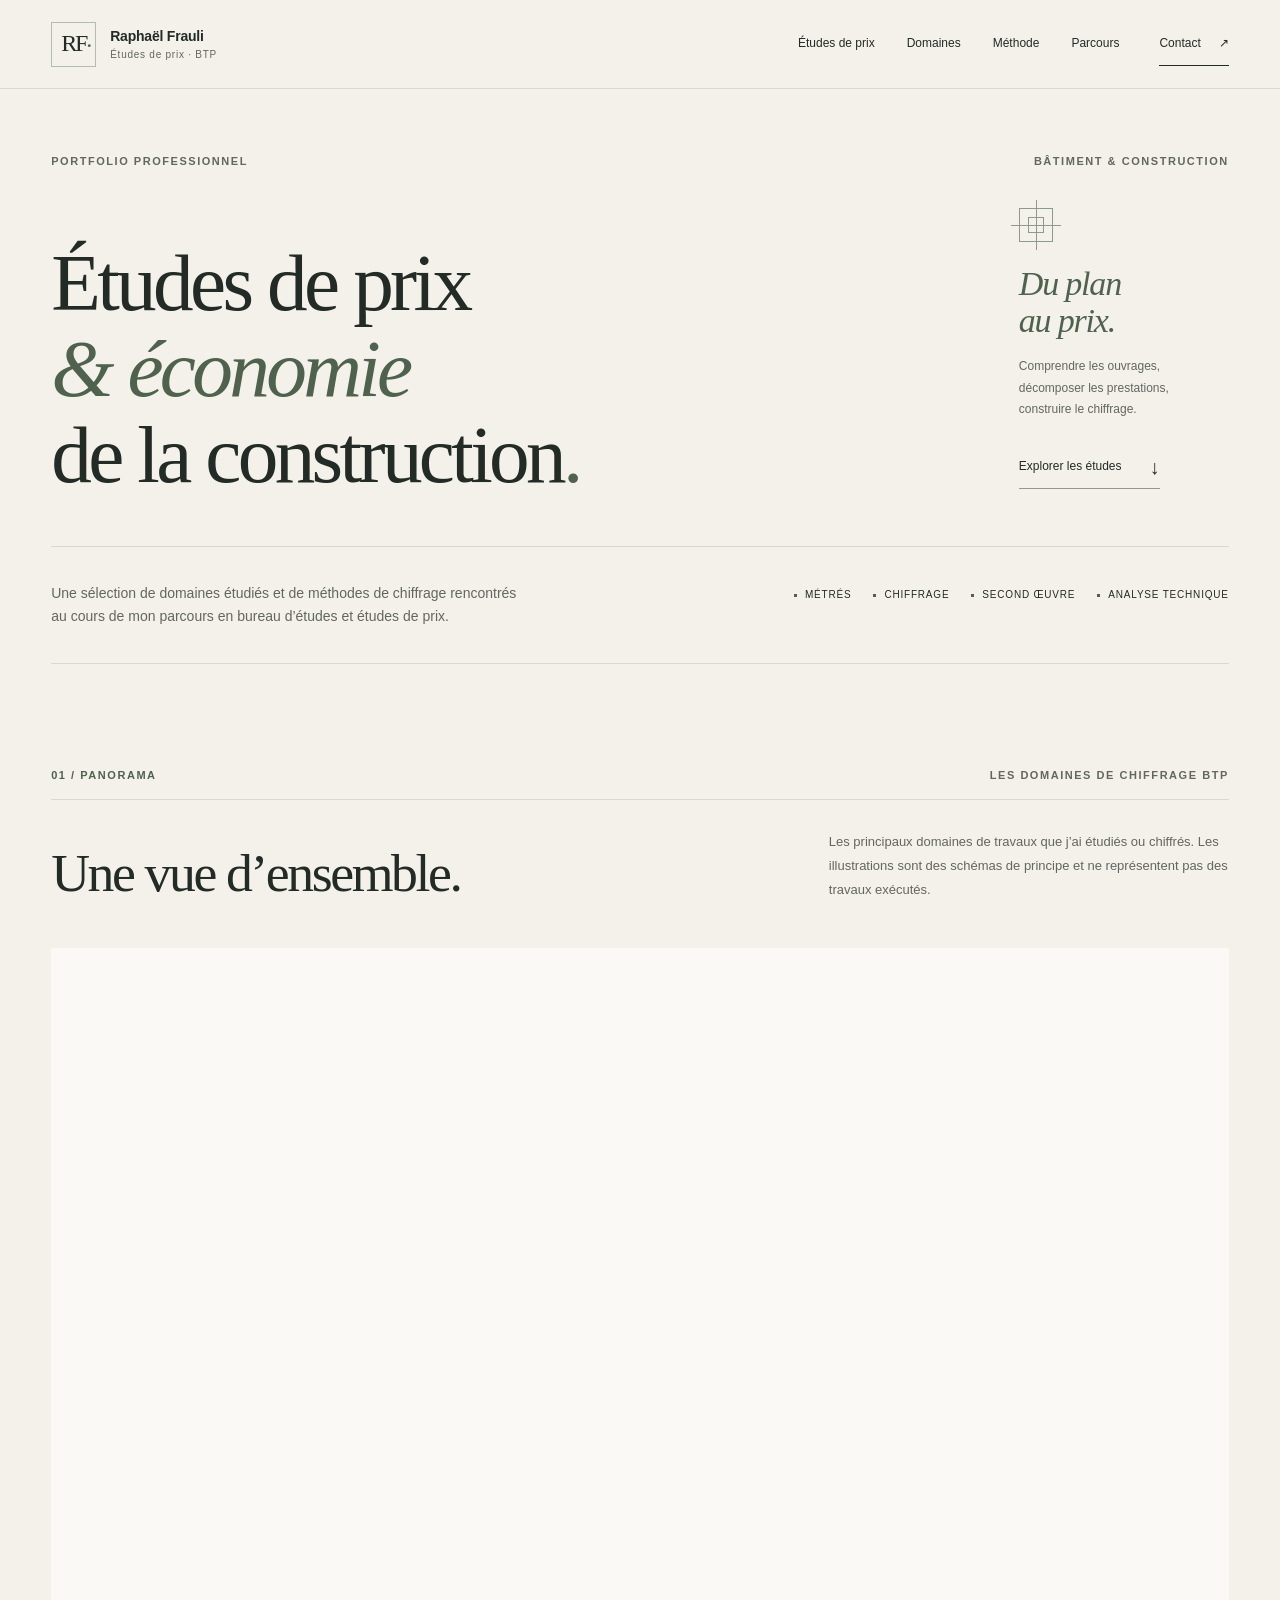
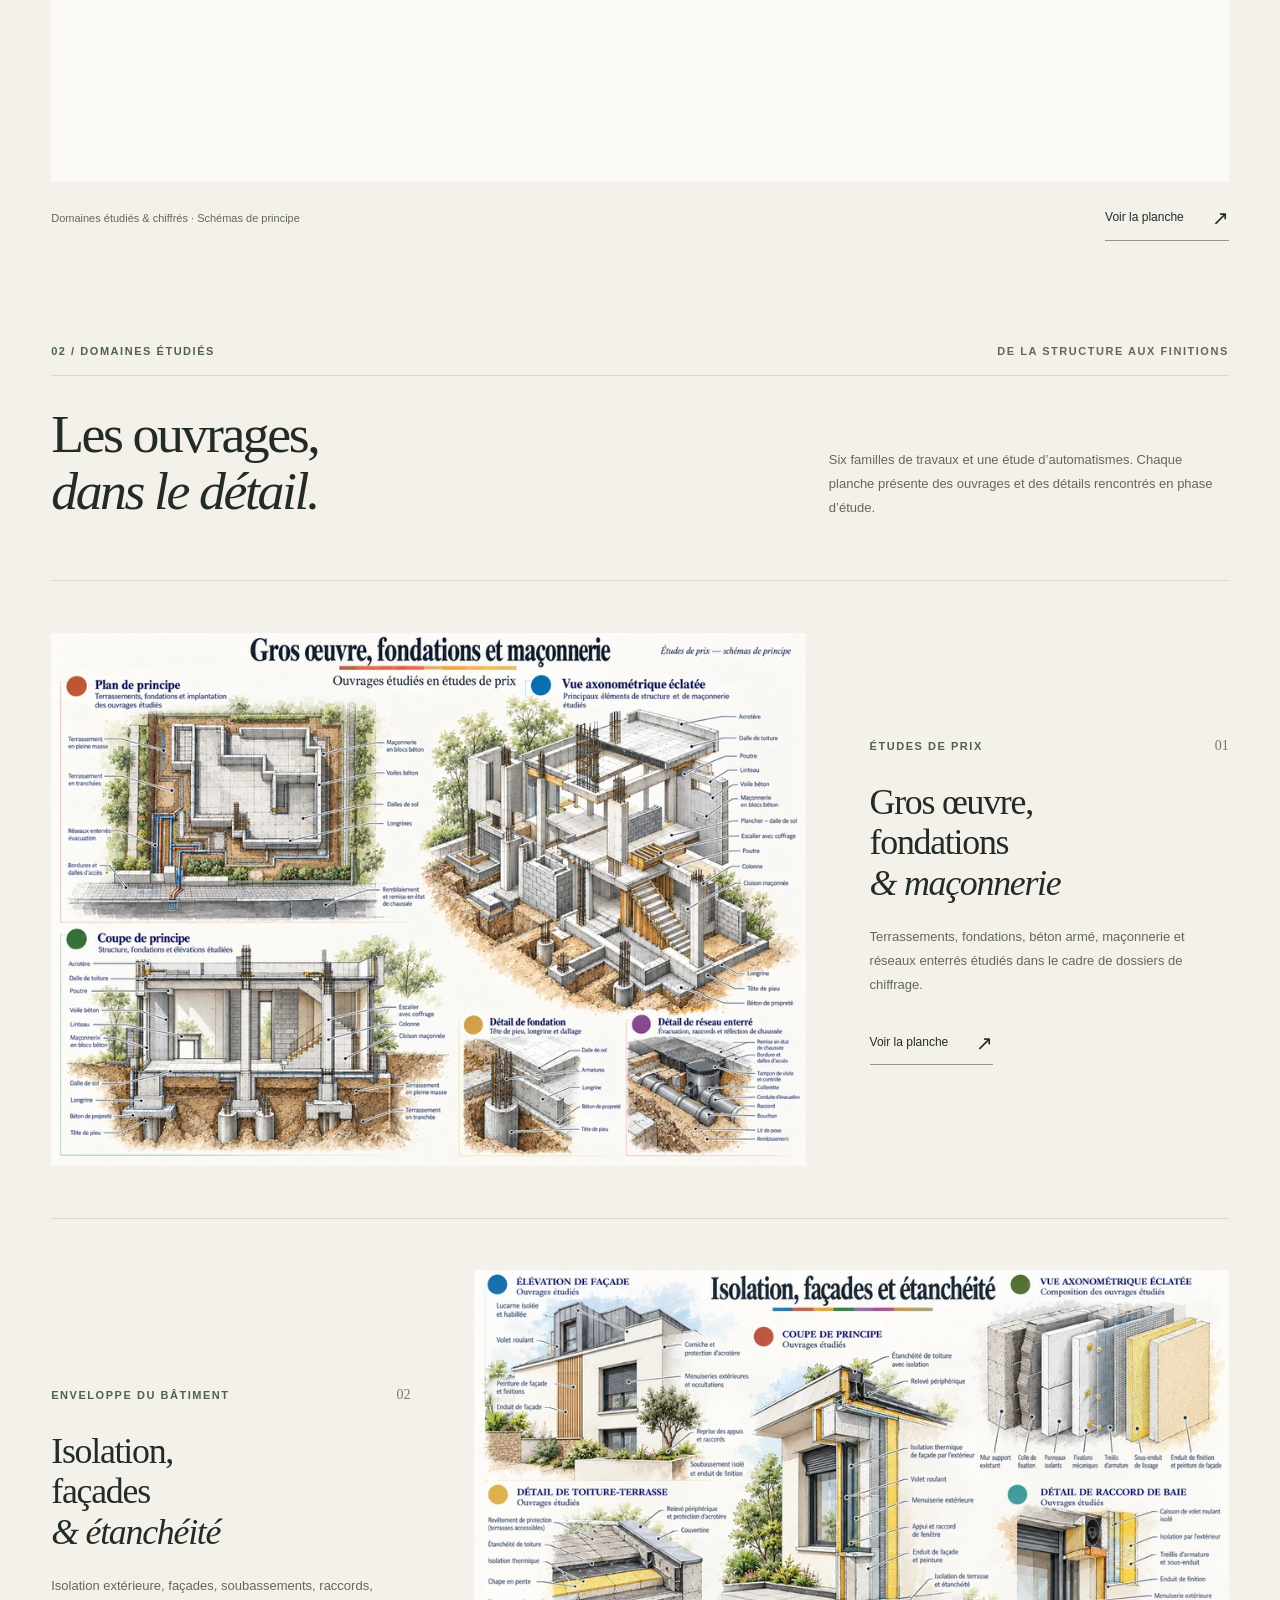
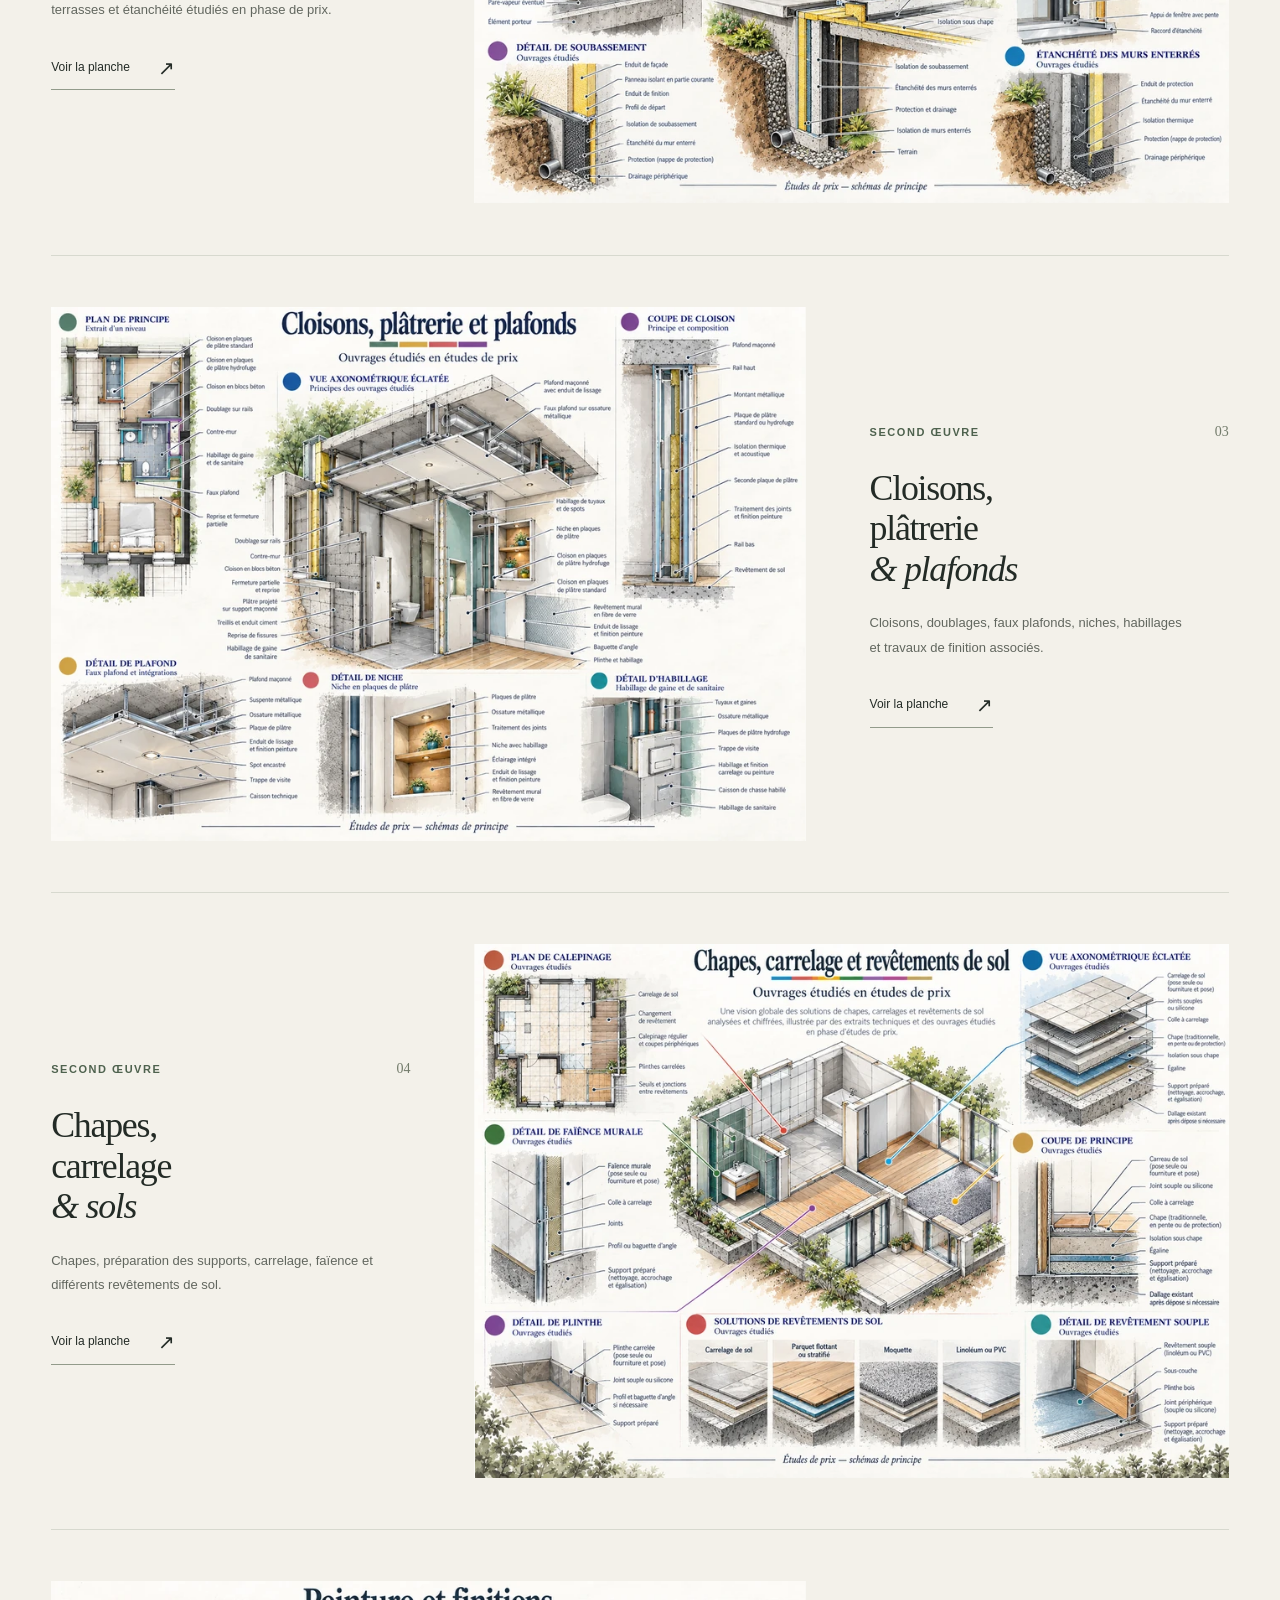
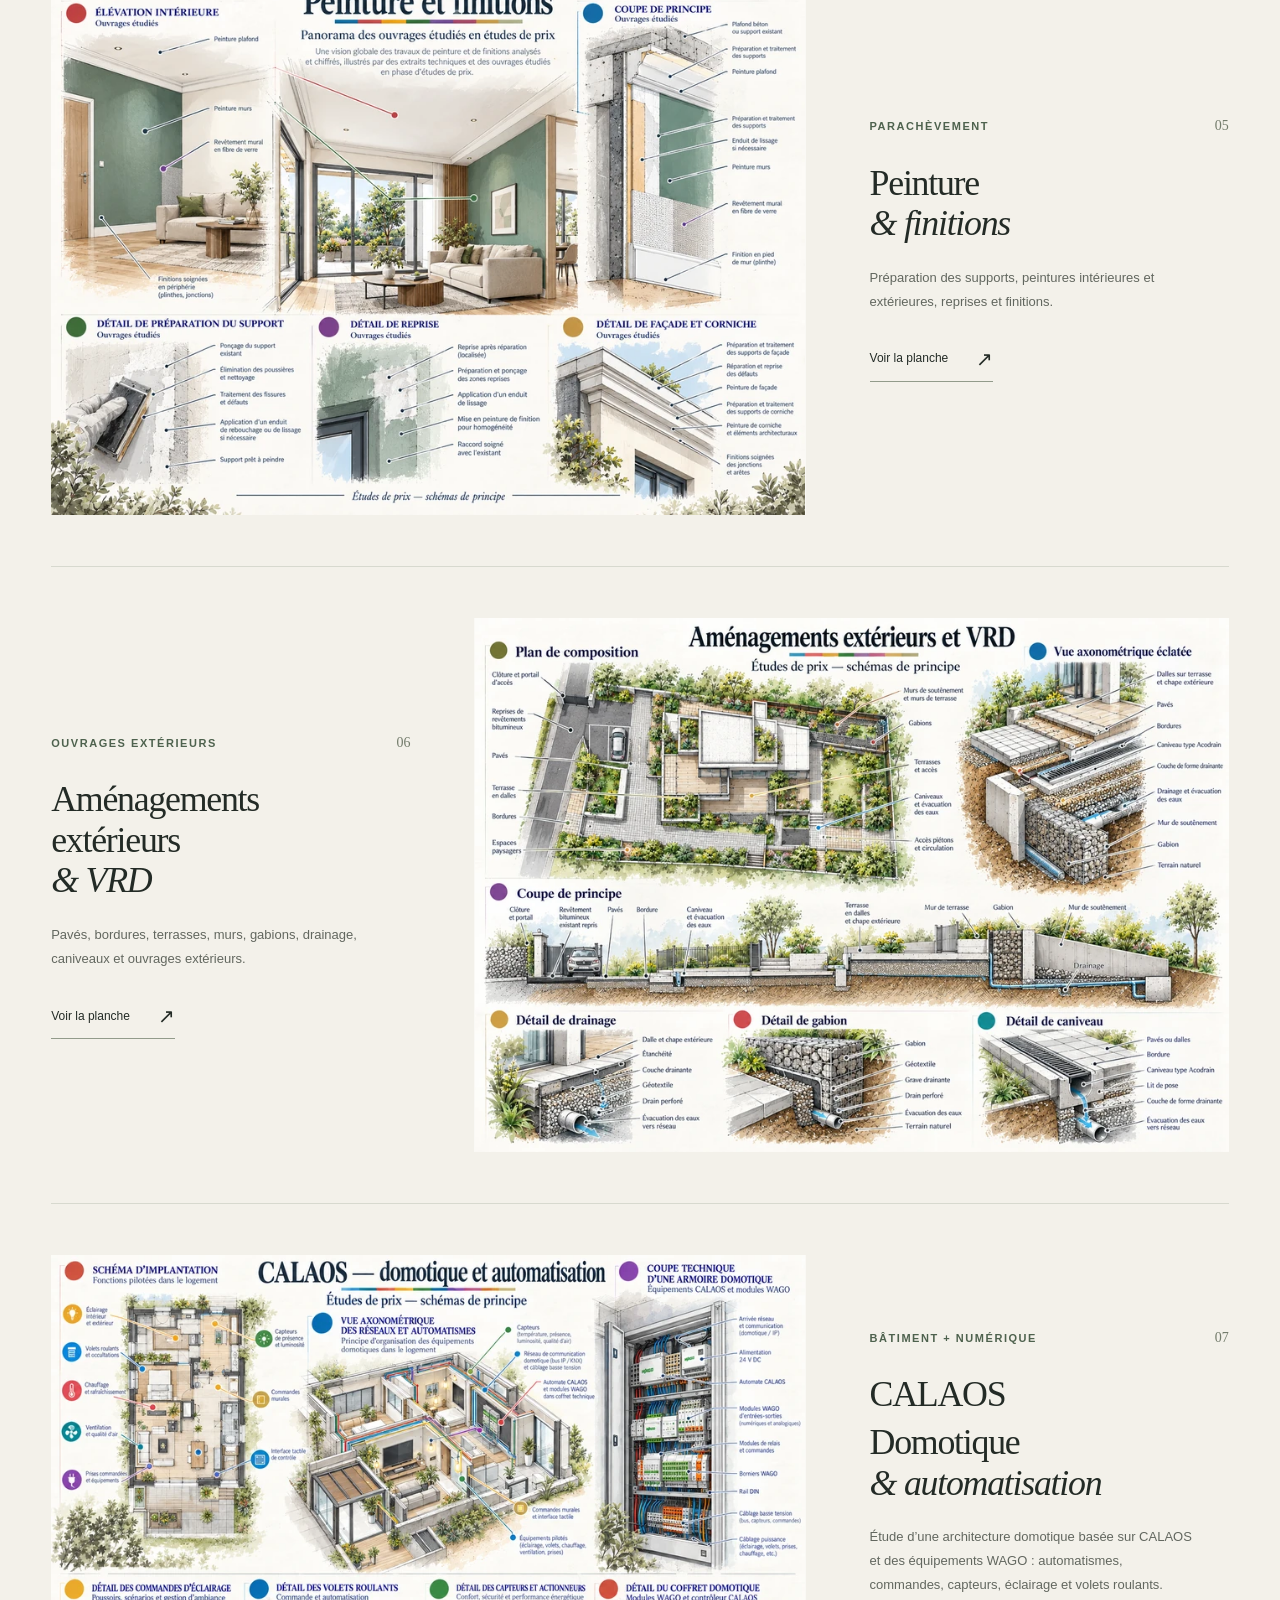
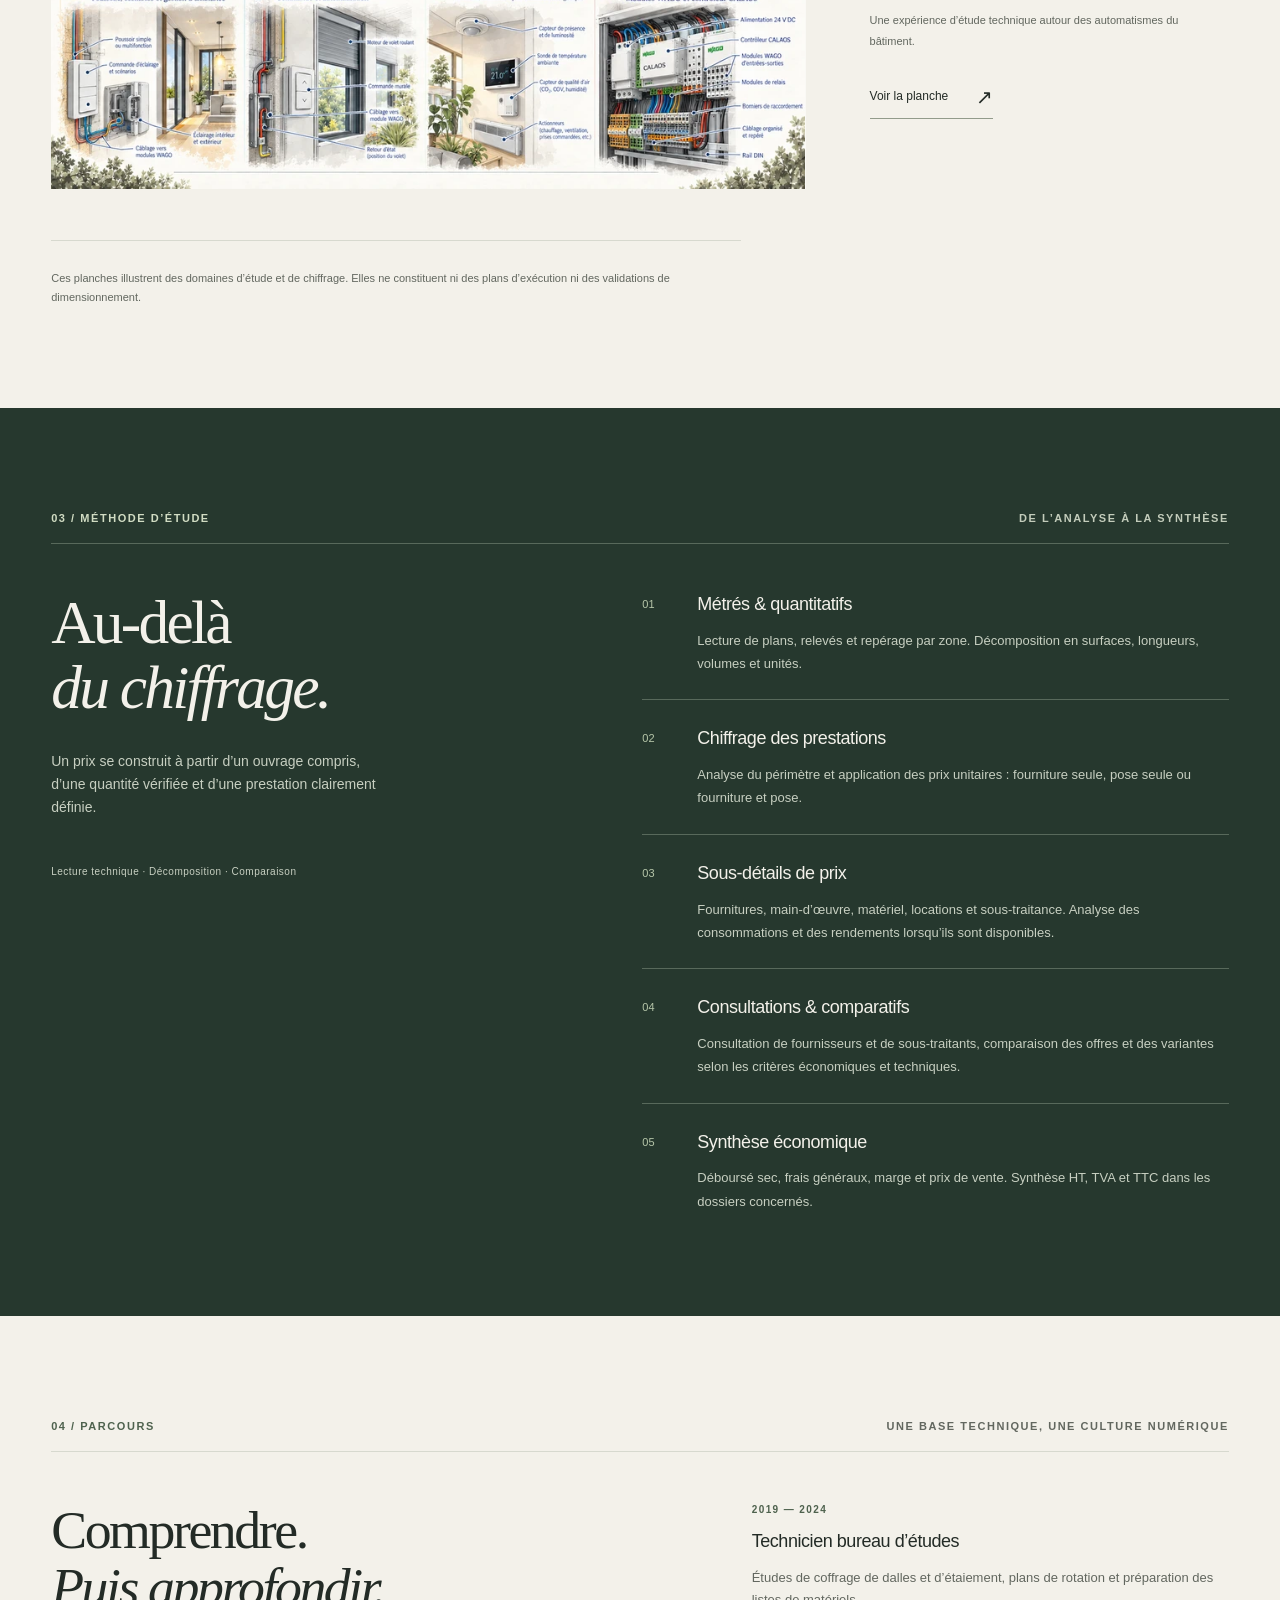
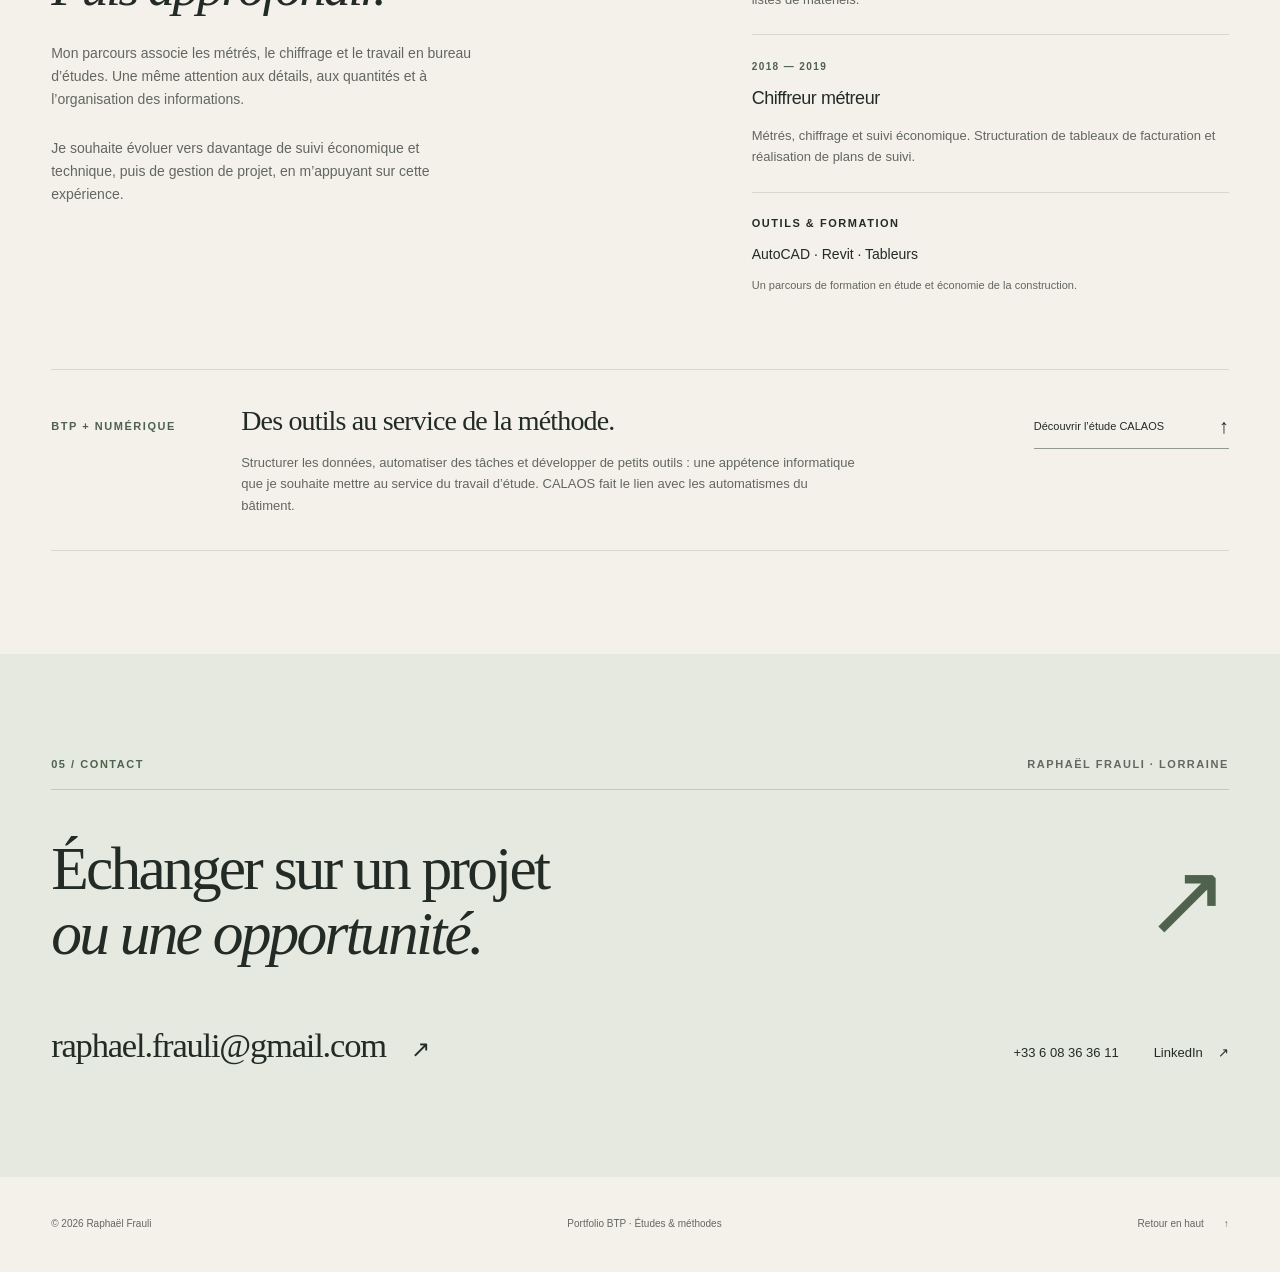
==== commit b41b8df5: "Rebuild portfolio around BTP studies and estimating" ====
--- a/index.html
+++ b/index.html
@@ -1,1087 +1,129 @@
-<!DOCTYPE html>
+<!doctype html>
 <html lang="fr">
-
 <head>
-  <meta charset="UTF-8" />
-  <link rel="icon" type="image/png" sizes="192x192" href="LogoFavicon.png">
-  <link rel="apple-touch-icon" href="LogoFaviconApple.png">
-  <title>Raphaël Frauli – Administrateur Systèmes & Réseaux</title>
-  <meta name="viewport" content="width=device-width, initial-scale=1" />
-  <meta name="description" content="Portfolio de Raphaël Frauli - Administrateur systèmes & réseaux">
-  <link
-    href="https://fonts.googleapis.com/css2?family=Inter:wght@400;500;600&family=Outfit:wght@500;600;700;800&display=swap"
-    rel="stylesheet">
-  <style>
-    /* Variables de design
-       Gestion des couleurs, arrondis et bordures */
-    :root {
-      --bg: #0d0d10;
-      --card: #16161a;
-      --border: rgba(79, 70, 229, 0.25);
-      --border-strong: rgba(129, 140, 248, 0.8);
-      --accent: #4f46e5;
-      --accent-soft: rgba(79, 70, 229, 0.16);
-      --text: #e5e7eb;
-      --text-card: #9ca3af;
-      --muted: #9ca3af;
-      --radius: 12px;
-      --radius-lg: 18px;
-      --max-width: 1000px;
-      --transition: 0.2s ease-out;
-    }
-
-    * {
-      box-sizing: border-box;
-      margin: 0;
-      padding: 0;
-    }
-
-    html,
-    body {
-      height: 100%;
-      scroll-behavior: smooth;
-    }
-
-    body {
-      font-family: 'Outfit', sans-serif;
-      font-weight: 300;
-      background-color: var(--bg);
-      background-image:
-        radial-gradient(circle at 15% 0%, rgba(99, 102, 241, 0.08) 0%, transparent 80%),
-        radial-gradient(circle at 85% 30%, rgba(139, 92, 246, 0.08) 0%, transparent 80%);
-      background-repeat: no-repeat;
-      background-attachment: fixed;
-      color: var(--text);
-      padding-top: 5rem;
-    }
-
-    @keyframes fadeInUp {
-      from {
-        opacity: 0;
-        transform: translateY(20px);
-      }
-
-      to {
-        opacity: 1;
-        transform: translateY(0);
-      }
-    }
-
-    section,
-    footer {
-      animation: fadeInUp 0.8s ease-out forwards;
-    }
-
-    section:nth-child(1) {
-      animation-delay: 0.1s;
-    }
-
-    section:nth-child(2) {
-      animation-delay: 0.2s;
-    }
-
-    section:nth-child(3) {
-      animation-delay: 0.3s;
-    }
-
-    section:nth-child(4) {
-      animation-delay: 0.4s;
-    }
-
-    .site-header {
-      position: fixed;
-      top: 0;
-      left: 0;
-      width: 100%;
-      z-index: 9999;
-      backdrop-filter: blur(18px);
-      -webkit-backdrop-filter: blur(18px);
-      background: rgba(13, 13, 16, 0.85);
-      border-bottom: 1px solid var(--border);
-    }
-
-    .shell {
-      width: 100%;
-      max-width: var(--max-width);
-      margin: 0 auto;
-      padding: 0 1.6rem;
-    }
-
-    .header-inner {
-      height: 4.5rem;
-      display: flex;
-      align-items: center;
-      justify-content: space-between;
-    }
-
-    .brand {
-      display: flex;
-      align-items: center;
-      gap: 0.8rem;
-    }
-
-    .brand-logo {
-      width: 40px;
-      height: 40px;
-      border-radius: 10px;
-      background: url('Logo.png') no-repeat center center;
-      background-size: cover;
-    }
-
-    .nav {
-      display: flex;
-      align-items: center;
-      gap: 1.5rem;
-    }
-
-    .nav-link {
-      font-size: 0.86rem;
-      color: var(--muted);
-      transition: var(--transition);
-      text-decoration: none;
-    }
-
-    .nav-link:hover {
-      color: #fff;
-    }
-
-    .nav-cta {
-      padding: 0.5rem 1.2rem;
-      border-radius: 999px;
-      background: var(--accent);
-      color: #fff;
-      font-weight: 600;
-      text-decoration: none;
-      transition: var(--transition);
-      border: 1px solid transparent;
-    }
-
-    .nav-cta:hover {
-      background: #5a52ff;
-      box-shadow: 0 0 20px rgba(79, 70, 229, 0.4);
-      transform: translateY(-2px);
-      border-color: rgba(255, 255, 255, 0.2);
-    }
-
-    .card-main-wrapper {
-      margin-top: 2rem;
-      margin-bottom: 2rem;
-    }
-
-    .card-main {
-      background: radial-gradient(circle at top left, rgba(79, 70, 229, 0.15), transparent), var(--card);
-      border-radius: 20px;
-      border: 1px solid var(--border);
-      padding: 3rem;
-      text-align: center;
-      width: 100%;
-      margin: 0 auto;
-      transition: var(--transition);
-    }
-
-    .card-main:hover {
-      border-color: var(--border-strong);
-    }
-
-    .hero-pill {
-      display: inline-flex;
-      align-items: center;
-      gap: 0.5rem;
-      font-size: 0.75rem;
-      color: #34d399;
-      padding: 0.3rem 0.8rem;
-      border-radius: 999px;
-      background: rgba(52, 211, 153, 0.1);
-      border: 1px solid rgba(52, 211, 153, 0.2);
-      margin-bottom: 0;
-    }
-
-    .hero-pill::before {
-      content: '';
-      width: 6px;
-      height: 6px;
-      background: #34d399;
-      border-radius: 50%;
-      display: block;
-    }
-
-    .hero-pill.orange {
-      color: #fb923c;
-      background: rgba(251, 146, 60, 0.1);
-      border-color: rgba(251, 146, 60, 0.2);
-    }
-
-    .hero-pill.orange::before {
-      background: #fb923c;
-    }
-
-    .hero-pill.blue {
-      color: #60a5fa;
-      background: rgba(96, 165, 250, 0.1);
-      border-color: rgba(96, 165, 250, 0.2);
-    }
-
-    .hero-pill.blue::before {
-      background: #60a5fa;
-    }
-
-    .hero-pills {
-      display: flex;
-      justify-content: center;
-      gap: 0.8rem;
-      margin-bottom: 1rem;
-      flex-wrap: wrap;
-    }
-
-    .hero-title {
-      font-family: 'Outfit', sans-serif;
-      font-size: clamp(1.8rem, 3vw, 2.2rem);
-      letter-spacing: -0.04em;
-      line-height: 1.1;
-      margin-bottom: 1rem;
-    }
-
-    .hero-title span {
-      background: linear-gradient(90deg, #fb923c 0%, #4f46e5 100%);
-      -webkit-background-clip: text;
-      background-clip: text;
-      color: transparent;
-      display: inline-block;
-    }
-
-    .hero-quote {
-      color: var(--text);
-      font-style: italic;
-      border-left: 3px solid var(--accent);
-      padding-left: 1rem;
-      margin-bottom: 2rem;
-      max-width: 600px;
-      line-height: 1.6;
-      font-size: 0.95rem;
-      margin-left: auto;
-      margin-right: auto;
-    }
-
-    .hero-tags-container {
-      display: flex;
-      justify-content: center;
-      gap: 0.8rem;
-      margin-bottom: 2.5rem;
-      flex-wrap: wrap;
-    }
-
-    .hero-tag {
-      background: rgba(255, 255, 255, 0.05);
-      padding: 0.4rem 1rem;
-      border-radius: 8px;
-      font-size: 0.85rem;
-      color: var(--text);
-    }
-
-    .hero-actions {
-      display: flex;
-      justify-content: center;
-      gap: 1rem;
-    }
-
-    .section-header {
-      display: flex;
-      justify-content: center;
-      margin-bottom: 2.5rem;
-    }
-
-    .section-kicker-badge {
-      display: inline-block;
-      padding: 0.8rem 2rem;
-      background: linear-gradient(145deg, rgba(22, 22, 26, 0.9), rgba(13, 13, 16, 0.9));
-      border: 1px solid var(--border);
-      border-radius: 999px;
-      font-family: 'Outfit', sans-serif;
-      font-size: 1.5rem;
-      font-weight: 700;
-      color: #fff;
-      text-transform: uppercase;
-      letter-spacing: 0.05em;
-      box-shadow: 0 4px 20px rgba(0, 0, 0, 0.3);
-      position: relative;
-      overflow: hidden;
-    }
-
-    .section-kicker-badge::before {
-      content: '';
-      position: absolute;
-      top: 0;
-      left: 0;
-      right: 0;
-      bottom: 0;
-      background: linear-gradient(90deg, transparent, rgba(255, 255, 255, 0.05), transparent);
-      transform: skewX(-20deg) translateX(-150%);
-      animation: shine 3s infinite;
-    }
-
-    @keyframes shine {
-      0% {
-        transform: skewX(-20deg) translateX(-150%);
-      }
-
-      20% {
-        transform: skewX(-20deg) translateX(150%);
-      }
-
-      100% {
-        transform: skewX(-20deg) translateX(150%);
-      }
-    }
-
-    section {
-      scroll-margin-top: 5rem;
-      margin-bottom: 2rem;
-    }
-
-    .section-card {
-      background: var(--card);
-      border-radius: var(--radius-lg);
-      border: 1px solid var(--border);
-      padding: 1.5rem;
-      transition: var(--transition);
-    }
-
-    .section-card:hover {
-      border-color: var(--border-strong);
-    }
-
-    .grid-2 {
-      display: grid;
-      grid-template-columns: 1fr 1fr;
-      gap: 1.5rem;
-    }
-
-    .panel {
-      background: rgba(0, 0, 0, 0.2);
-      border-radius: var(--radius);
-      padding: 1.5rem;
-      border: 1px solid rgba(255, 255, 255, 0.03);
-      display: flex;
-      flex-direction: column;
-      transition: var(--transition);
-    }
-
-    #contact .panel:hover {
-      background: rgba(255, 255, 255, 0.04);
-      border-color: var(--border-strong);
-      box-shadow: 0 0 25px rgba(79, 70, 229, 0.15);
-      transform: translateY(-4px);
-    }
-
-    .panel h3 {
-      font-family: 'Outfit', sans-serif;
-      font-size: 1.1rem;
-      margin-bottom: 1rem;
-      color: #fff;
-    }
-
-    .list {
-      list-style: none;
-      font-size: 0.9rem;
-      color: var(--muted);
-      margin-top: 0;
-    }
-
-    .list li {
-      margin-bottom: 0.6rem;
-      display: flex;
-      gap: 0.6rem;
-    }
-
-    .list li::before {
-      content: "▹";
-      color: var(--accent);
-      font-weight: bold;
-    }
-
-    .timeline {
-      border-left: 2px solid var(--accent-soft);
-      padding-left: 1.2rem;
-    }
-
-    .timeline-item {
-      margin-bottom: 1.5rem;
-      position: relative;
-    }
-
-    .timeline-item::before {
-      content: "";
-      position: absolute;
-      left: -1.55rem;
-      top: 0.3rem;
-      width: 10px;
-      height: 10px;
-      border-radius: 50%;
-      background: var(--accent);
-      box-shadow: 0 0 0 4px var(--card);
-    }
-
-    .timeline-company {
-      font-weight: 600;
-      color: #fff;
-    }
-
-    .timeline-date {
-      font-size: 0.8rem;
-      color: var(--accent-glow);
-      margin-bottom: 0.3rem;
-      display: block;
-    }
-
-    .timeline-description {
-      font-size: 0.85rem;
-      color: var(--muted);
-      margin-top: 0.4rem;
-    }
-
-    /* Skill icon cards */
-    .skill-icon-card {
-      display: flex;
-      flex-direction: column;
-      align-items: center;
-      gap: 0.5rem;
-      padding: 1rem 1.2rem;
-      border-radius: 12px;
-      background: rgba(255, 255, 255, 0.03);
-      border: 1px solid rgba(255, 255, 255, 0.06);
-      min-width: 90px;
-      transition: all 0.25s ease;
-      cursor: default;
-    }
-
-    .skill-icon-card:hover {
-      background: rgba(79, 70, 229, 0.12);
-      border-color: rgba(129, 140, 248, 0.4);
-      transform: translateY(-4px);
-      box-shadow: 0 8px 25px rgba(79, 70, 229, 0.2);
-    }
-
-    .skill-icon-card img,
-    .skill-icon-card svg {
-      transition: transform 0.25s ease;
-    }
-
-    .skill-icon-card:hover img,
-    .skill-icon-card:hover svg {
-      transform: scale(1.15);
-    }
-
-    .skill-icon-card span {
-      font-size: 0.72rem;
-      color: var(--muted);
-      text-align: center;
-      font-weight: 500;
-      letter-spacing: 0.02em;
-    }
-
-    .skill-icon-card:hover span {
-      color: #fff;
-    }
-
-    footer {
-      text-align: center;
-      padding: 2rem;
-      color: #334155;
-      font-size: 0.8rem;
-      border-top: 1px solid rgba(255, 255, 255, 0.02);
-    }
-
-    @media (max-width: 900px) {
-
-      .card-main,
-      .grid-2 {
-        grid-template-columns: 1fr;
-      }
-
-      .card-main {
-        text-align: left;
-        padding: 2rem 1.5rem;
-      }
-
-      .hero-quote {
-        margin-left: 0;
-        margin-right: 0;
-        border-left-width: 4px;
-      }
-
-      .hero-tags-container {
-        justify-content: flex-start;
-      }
-
-      .hero-actions {
-        flex-direction: column;
-        gap: 0.8rem;
-      }
-
-      .hero-actions .nav-cta {
-        width: 100%;
-        text-align: center;
-        display: block;
-      }
-
-      .nav {
-        display: none;
-      }
-
-      .hero-title {
-        font-size: clamp(1.8rem, 5vw, 2.5rem);
-      }
-
-      .section-card {
-        padding: 1rem 0.5rem;
-      }
-
-      .panel {
-        padding: 1rem;
-      }
-
-      .shell {
-        padding: 0 0.8rem;
-      }
-
-      .skill-icon-card {
-        min-width: 75px;
-        padding: 0.8rem 0.6rem;
-      }
-    }
-  </style>
+  <meta charset="utf-8">
+  <meta name="viewport" content="width=device-width, initial-scale=1">
+  <meta name="theme-color" content="#f3f1ea">
+  <title>Raphaël Frauli — Études de prix & économie de la construction</title>
+  <meta name="description" content="Portfolio BTP de Raphaël Frauli : études de prix, métrés, chiffrage, second œuvre et analyse technique. Domaines étudiés, planches et méthode de travail.">
+  <link rel="canonical" href="https://raphaelfrauli.github.io/">
+  <link rel="icon" type="image/png" sizes="32x32" href="assets/favicon-32.png">
+  <link rel="apple-touch-icon" sizes="180x180" href="assets/favicon-180.png">
+  <meta property="og:type" content="website">
+  <meta property="og:locale" content="fr_FR">
+  <meta property="og:url" content="https://raphaelfrauli.github.io/">
+  <meta property="og:title" content="Raphaël Frauli — Études de prix & économie de la construction">
+  <meta property="og:description" content="Un regard technique sur le bâtiment. Domaines étudiés, métrés, chiffrage et méthodes en études de prix.">
+  <meta property="og:image" content="https://raphaelfrauli.github.io/assets/images/portfolio-og.jpg">
+  <meta property="og:image:width" content="1200">
+  <meta property="og:image:height" content="849">
+  <meta property="og:image:alt" content="Panorama illustré des domaines de chiffrage BTP">
+  <meta name="twitter:card" content="summary_large_image">
+  <link rel="stylesheet" href="css/styles.css">
+  <script src="js/main.js" defer></script>
 </head>
-
 <body>
-
-  <!-- Header - En-tête du site
-       Contient le logo et le menu. La classe "site-header" le garde fixé en haut. -->
+  <a class="skip-link" href="#contenu">Aller au contenu</a>
   <header class="site-header">
-    <div class="shell header-inner">
-      <div class="brand">
-        <div class="brand-logo"></div>
-        <div class="brand-text">
-          <span
-            style="font-family: 'Outfit', sans-serif; font-weight: 700; font-size: 1.1rem; letter-spacing: -0.02em;">Raphaël
-            Frauli</span>
-        </div>
-      </div>
-      <nav class="nav">
-        <a href="#about" class="nav-link">Présentation</a>
-        <a href="#skills" class="nav-link">Compétences</a>
-        <a href="#journey" class="nav-link">Parcours</a>
-        <a href="#projects" class="nav-link">Projets</a>
-        <a href="#contact" class="nav-link nav-cta">Contact</a>
+    <div class="container header-inner">
+      <a class="brand" href="#accueil" aria-label="Raphaël Frauli, accueil"><span class="brand-mark" aria-hidden="true">RF<span>.</span></span><span class="brand-name">Raphaël Frauli<span>Études de prix · BTP</span></span></a>
+      <button class="menu-toggle" type="button" aria-expanded="false" aria-controls="navigation" hidden>Menu <span aria-hidden="true">+</span></button>
+      <nav id="navigation" class="navigation" aria-label="Navigation principale">
+        <a href="#panorama">Études de prix</a><a href="#domaines">Domaines</a><a href="#methode">Méthode</a><a href="#parcours">Parcours</a><a class="nav-contact" href="#contact">Contact <span aria-hidden="true">↗</span></a>
       </nav>
     </div>
   </header>
+  <main id="contenu">
+    <section id="accueil" class="hero container" aria-labelledby="hero-title">
+      <div class="hero-topline"><p class="eyebrow">Portfolio professionnel</p><p class="eyebrow hero-location">Bâtiment & construction</p></div>
+      <div class="hero-grid">
+        <h1 id="hero-title">Études de prix<br><em>& économie</em><br>de la construction<span class="title-dot">.</span></h1>
+        <div class="hero-aside"><span class="technical-mark" aria-hidden="true"><span></span></span><p class="hero-note">Du plan<br>au prix.</p><p>Comprendre les ouvrages,<br>décomposer les prestations,<br>construire le chiffrage.</p><a class="text-link" href="#panorama">Explorer les études <span aria-hidden="true">↓</span></a></div>
+      </div>
+      <div class="hero-bottom"><p>Une sélection de domaines étudiés et de méthodes de chiffrage rencontrés au cours de mon parcours en bureau d’études et études de prix.</p><ul class="hero-disciplines" aria-label="Domaines de travail"><li>Métrés</li><li>Chiffrage</li><li>Second œuvre</li><li>Analyse technique</li></ul></div>
+    </section>
+    <section id="panorama" class="section panorama container" aria-labelledby="panorama-title">
+      <div class="section-label"><span class="eyebrow">01 / Panorama</span><span class="eyebrow">Les domaines de chiffrage BTP</span></div>
+      <div class="section-heading"><h2 id="panorama-title">Une vue d’ensemble.</h2><p>Les principaux domaines de travaux que j’ai étudiés ou chiffrés. Les illustrations sont des schémas de principe et ne représentent pas des travaux exécutés.</p></div>
+      <figure class="panorama-figure">
+        <a class="board-link" data-board href="assets/images/domaines-chiffrage-btp.webp" data-title="Domaines de chiffrage BTP" aria-label="Voir en grand la planche Domaines de chiffrage BTP">
+          <img src="assets/images/domaines-chiffrage-btp.webp" srcset="assets/images/domaines-chiffrage-btp-900.webp 900w, assets/images/domaines-chiffrage-btp.webp 1491w" sizes="(max-width: 767px) calc(100vw - 40px), (max-width: 1399px) calc(100vw - 112px), 1288px" width="1491" height="1055" alt="Panorama de chiffrage : structure, enveloppe, second œuvre et aménagements extérieurs, autour d’une coupe axonométrique de bâtiment." loading="lazy" decoding="async">
 
-  <!-- Main - Contenu principal
-       Toute la partie centrale du site. Important pour l'accessibilité. -->
-  <main class="shell">
-    <div class="card-main-wrapper">
-      <section class="card-main">
-        <div>
-          <div class="hero-pills">
-            <div class="hero-pill">Disponible immédiatement</div>
-            <div class="hero-pill blue">En recherche d'un contrat de professionnalisation</div>
-          </div>
-          <h1 class="hero-title"><span>Administrateur systèmes & réseaux</span></h1>
-          <p class="hero-quote">
-            "Dans un monde numérique en constante évolution, la curiosité est ma plus grande compétence. Je m'investis
-            aujourd'hui dans l'apprentissage des réseaux pour devenir l'expert en cybersécurité de demain."
-          </p>
-          <div class="hero-actions">
-            <a href="#contact" class="nav-cta">Me contacter</a>
-            <a href="CV_RAPHAEL_FRAULI_2026_Alternance_Mewo_compresse.pdf" target="_blank" class="nav-cta"
-              style="padding: 0.5rem 1.2rem; text-decoration: none; font-size: 0.86rem; border-color: rgba(173, 167, 167, 0.1);">
-              Télécharger mon CV</a>
-          </div>
+        </a>
+        <figcaption><span>Domaines étudiés & chiffrés · Schémas de principe</span><a class="text-link" data-board href="assets/images/domaines-chiffrage-btp.webp" data-title="Domaines de chiffrage BTP">Voir la planche <span aria-hidden="true">↗</span></a></figcaption>
+      </figure>
+    </section>
+    <section id="domaines" class="section domains container" aria-labelledby="domaines-title">
+      <div class="section-label"><span class="eyebrow">02 / Domaines étudiés</span><span class="eyebrow">De la structure aux finitions</span></div>
+      <div class="section-heading"><h2 id="domaines-title">Les ouvrages,<br><em>dans le détail.</em></h2><p>Six familles de travaux et une étude d’automatismes. Chaque planche présente des ouvrages et des détails rencontrés en phase d’étude.</p></div>
+      <div class="domain-list">
+        <article class="domain-row">
+          <a class="board-link" data-board href="assets/images/gros-oeuvre-fondations-maconnerie.webp" data-title="Gros œuvre, fondations & maçonnerie" aria-label="Voir en grand la planche Gros œuvre, fondations et maçonnerie"><img src="assets/images/gros-oeuvre-fondations-maconnerie-900.webp" srcset="assets/images/gros-oeuvre-fondations-maconnerie-900.webp 900w, assets/images/gros-oeuvre-fondations-maconnerie.webp 1491w" sizes="(max-width: 767px) calc(100vw - 40px), (max-width: 1399px) 62vw, 840px" width="1491" height="1055" alt="Schémas de principe du gros œuvre : plan de fondations, structure en béton armé, coupe et réseaux enterrés." loading="lazy" decoding="async"></a>
+          <div class="domain-copy"><div class="domain-meta"><span class="eyebrow">Études de prix</span><span>01</span></div><h3>Gros œuvre, <br>fondations <br><em>& maçonnerie</em></h3><p>Terrassements, fondations, béton armé, maçonnerie et réseaux enterrés étudiés dans le cadre de dossiers de chiffrage.</p><a class="text-link" data-board href="assets/images/gros-oeuvre-fondations-maconnerie.webp" data-title="Gros œuvre, fondations & maçonnerie">Voir la planche <span aria-hidden="true">↗</span></a></div>
+        </article>
+        <article class="domain-row">
+          <a class="board-link" data-board href="assets/images/isolation-facades-etancheite.webp" data-title="Isolation, façades & étanchéité" aria-label="Voir en grand la planche Isolation, façades et étanchéité"><img src="assets/images/isolation-facades-etancheite-900.webp" srcset="assets/images/isolation-facades-etancheite-900.webp 900w, assets/images/isolation-facades-etancheite.webp 1491w" sizes="(max-width: 767px) calc(100vw - 40px), (max-width: 1399px) 62vw, 840px" width="1491" height="1055" alt="Schémas de principe de l’enveloppe : isolation, façade, toiture-terrasse, raccord de baie et murs enterrés." loading="lazy" decoding="async"></a>
+          <div class="domain-copy"><div class="domain-meta"><span class="eyebrow">Enveloppe du bâtiment</span><span>02</span></div><h3>Isolation, <br>façades <br><em>& étanchéité</em></h3><p>Isolation extérieure, façades, soubassements, raccords, terrasses et étanchéité étudiés en phase de prix.</p><a class="text-link" data-board href="assets/images/isolation-facades-etancheite.webp" data-title="Isolation, façades & étanchéité">Voir la planche <span aria-hidden="true">↗</span></a></div>
+        </article>
+        <article class="domain-row">
+          <a class="board-link" data-board href="assets/images/cloisons-platrerie-plafonds.webp" data-title="Cloisons, plâtrerie & plafonds" aria-label="Voir en grand la planche Cloisons, plâtrerie et plafonds"><img src="assets/images/cloisons-platrerie-plafonds-900.webp" srcset="assets/images/cloisons-platrerie-plafonds-900.webp 900w, assets/images/cloisons-platrerie-plafonds.webp 1491w" sizes="(max-width: 767px) calc(100vw - 40px), (max-width: 1399px) 62vw, 840px" width="1491" height="1055" alt="Schémas de principe du second œuvre : cloisons, doublages, plafond suspendu, niche et habillage." loading="lazy" decoding="async"></a>
+          <div class="domain-copy"><div class="domain-meta"><span class="eyebrow">Second œuvre</span><span>03</span></div><h3>Cloisons, <br>plâtrerie <br><em>& plafonds</em></h3><p>Cloisons, doublages, faux plafonds, niches, habillages et travaux de finition associés.</p><a class="text-link" data-board href="assets/images/cloisons-platrerie-plafonds.webp" data-title="Cloisons, plâtrerie & plafonds">Voir la planche <span aria-hidden="true">↗</span></a></div>
+        </article>
+        <article class="domain-row">
+          <a class="board-link" data-board href="assets/images/chapes-carrelage-sols.webp" data-title="Chapes, carrelage & sols" aria-label="Voir en grand la planche Chapes, carrelage et sols"><img src="assets/images/chapes-carrelage-sols-900.webp" srcset="assets/images/chapes-carrelage-sols-900.webp 900w, assets/images/chapes-carrelage-sols.webp 1491w" sizes="(max-width: 767px) calc(100vw - 40px), (max-width: 1399px) 62vw, 840px" width="1491" height="1055" alt="Schémas de principe des revêtements : calepinage, couches de sol, faïence, plinthes et sols souples." loading="lazy" decoding="async"></a>
+          <div class="domain-copy"><div class="domain-meta"><span class="eyebrow">Second œuvre</span><span>04</span></div><h3>Chapes, <br>carrelage <br><em>& sols</em></h3><p>Chapes, préparation des supports, carrelage, faïence et différents revêtements de sol.</p><a class="text-link" data-board href="assets/images/chapes-carrelage-sols.webp" data-title="Chapes, carrelage & sols">Voir la planche <span aria-hidden="true">↗</span></a></div>
+        </article>
+        <article class="domain-row">
+          <a class="board-link" data-board href="assets/images/peinture-finitions.webp" data-title="Peinture & finitions" aria-label="Voir en grand la planche Peinture et finitions"><img src="assets/images/peinture-finitions-900.webp" srcset="assets/images/peinture-finitions-900.webp 900w, assets/images/peinture-finitions.webp 1491w" sizes="(max-width: 767px) calc(100vw - 40px), (max-width: 1399px) 62vw, 840px" width="1491" height="1055" alt="Schémas de principe des peintures : préparation des supports, reprises, finitions intérieures et façade." loading="lazy" decoding="async"></a>
+          <div class="domain-copy"><div class="domain-meta"><span class="eyebrow">Parachèvement</span><span>05</span></div><h3>Peinture <br><em>& finitions</em></h3><p>Préparation des supports, peintures intérieures et extérieures, reprises et finitions.</p><a class="text-link" data-board href="assets/images/peinture-finitions.webp" data-title="Peinture & finitions">Voir la planche <span aria-hidden="true">↗</span></a></div>
+        </article>
+        <article class="domain-row">
+          <a class="board-link" data-board href="assets/images/amenagements-exterieurs-vrd.webp" data-title="Aménagements extérieurs & VRD" aria-label="Voir en grand la planche Aménagements extérieurs et VRD"><img src="assets/images/amenagements-exterieurs-vrd-900.webp" srcset="assets/images/amenagements-exterieurs-vrd-900.webp 900w, assets/images/amenagements-exterieurs-vrd.webp 1491w" sizes="(max-width: 767px) calc(100vw - 40px), (max-width: 1399px) 62vw, 840px" width="1491" height="1055" alt="Schémas de principe des extérieurs : pavés, bordures, terrasses, gabions, caniveaux et drainage." loading="lazy" decoding="async"></a>
+          <div class="domain-copy"><div class="domain-meta"><span class="eyebrow">Ouvrages extérieurs</span><span>06</span></div><h3>Aménagements <br>extérieurs <br><em>& VRD</em></h3><p>Pavés, bordures, terrasses, murs, gabions, drainage, caniveaux et ouvrages extérieurs.</p><a class="text-link" data-board href="assets/images/amenagements-exterieurs-vrd.webp" data-title="Aménagements extérieurs & VRD">Voir la planche <span aria-hidden="true">↗</span></a></div>
+        </article>
+        <article class="domain-row calaos-row" id="calaos">
+          <a class="board-link" data-board href="assets/images/calaos-domotique-automatisation.webp" data-title="CALAOS — Domotique & automatisation" aria-label="Voir en grand la planche CALAOS, domotique et automatisation"><img src="assets/images/calaos-domotique-automatisation-900.webp" srcset="assets/images/calaos-domotique-automatisation-900.webp 900w, assets/images/calaos-domotique-automatisation.webp 1491w" sizes="(max-width: 767px) calc(100vw - 40px), (max-width: 1399px) 62vw, 840px" width="1491" height="1055" alt="Architecture domotique de principe : implantation CALAOS, automate et modules WAGO, coffret sur rail DIN, commandes, capteurs, éclairage et volets." loading="lazy" decoding="async"></a>
+          <div class="domain-copy"><div class="domain-meta"><span class="eyebrow">Bâtiment + numérique</span><span>07</span></div><h3>CALAOS<span class="domain-subtitle">Domotique <br><em>& automatisation</em></span></h3><p>Étude d’une architecture domotique basée sur CALAOS et des équipements WAGO : automatismes, commandes, capteurs, éclairage et volets roulants.</p><p class="small-note">Une expérience d’étude technique autour des automatismes du bâtiment.</p><a class="text-link" data-board href="assets/images/calaos-domotique-automatisation.webp" data-title="CALAOS — Domotique & automatisation">Voir la planche <span aria-hidden="true">↗</span></a></div>
+        </article>
+      </div>
+      <p class="gallery-note">Ces planches illustrent des domaines d’étude et de chiffrage. Elles ne constituent ni des plans d’exécution ni des validations de dimensionnement.</p>
+    </section>
+    <section id="methode" class="method section" aria-labelledby="methode-title">
+      <div class="container">
+        <div class="section-label"><span class="eyebrow">03 / Méthode d’étude</span><span class="eyebrow">De l’analyse à la synthèse</span></div>
+        <div class="method-grid">
+          <div class="method-intro"><h2 id="methode-title">Au-delà<br><em>du chiffrage.</em></h2><p>Un prix se construit à partir d’un ouvrage compris, d’une quantité vérifiée et d’une prestation clairement définie.</p><p class="method-footnote">Lecture technique · Décomposition · Comparaison</p></div>
+          <ol class="method-list">
+            <li><span class="method-number" aria-hidden="true">01</span><div><h3>Métrés & quantitatifs</h3><p>Lecture de plans, relevés et repérage par zone. Décomposition en surfaces, longueurs, volumes et unités.</p></div></li>
+            <li><span class="method-number" aria-hidden="true">02</span><div><h3>Chiffrage des prestations</h3><p>Analyse du périmètre et application des prix unitaires : fourniture seule, pose seule ou fourniture et pose.</p></div></li>
+            <li><span class="method-number" aria-hidden="true">03</span><div><h3>Sous-détails de prix</h3><p>Fournitures, main-d’œuvre, matériel, locations et sous-traitance. Analyse des consommations et des rendements lorsqu’ils sont disponibles.</p></div></li>
+            <li><span class="method-number" aria-hidden="true">04</span><div><h3>Consultations & comparatifs</h3><p>Consultation de fournisseurs et de sous-traitants, comparaison des offres et des variantes selon les critères économiques et techniques.</p></div></li>
+            <li><span class="method-number" aria-hidden="true">05</span><div><h3>Synthèse économique</h3><p>Déboursé sec, frais généraux, marge et prix de vente. Synthèse HT, TVA et TTC dans les dossiers concernés.</p></div></li>
+          </ol>
         </div>
-      </section>
-    </div>
-    <!-- 01 PRESENTATION -->
-    <section id="about">
-      <div class="section-header">
-        <h2 class="section-kicker-badge">Whoami ?</h2>
-      </div>
-      <article class="section-card">
-        <div class="grid-2">
-          <!-- Card 1 : À propos -->
-          <div class="panel" style="background: rgba(255,255,255,0.03);">
-            <h3 style="margin:0;">À propos de moi</h3>
-            <br>
-            <p style="font-size: 0.9rem; line-height: 1.6; color: var(--text-card);">
-              Passionné d'informatique depuis l'adolescence, j'ai grandi entre les jeux vidéo, les mangas et le montage/
-              démontage de mes propres PC.
-              Cette curiosité m'a naturellement ramené vers l'IT après quelques années dans le domaine du bâtiment
-              <br><br>
-              Très curieux de nature , j'ai appris à être autonome par mes experiences passées , j'apprends vite surtout
-              quand le sujet me plaît.
-            </p>
-
-            <!-- Ajout pour remplir l'espace vide et montrer l'ambition -->
-            <div style="margin-top: 2.5rem; padding-top: 1.5rem; border-top: 1px solid rgba(255,255,255,0.05);">
-              <h4 style="margin: 0;">Mes axes de développement</h4>
-              <br>
-              <ul class="list">
-                <li style="font-size: 0.9rem; line-height: 1.6; color: var(--text-card);">Orchestration avec Kubernetes
-                  & Docker</li>
-                <li style="font-size: 0.9rem; line-height: 1.6; color: var(--text-card);">Automation & Scripting avancé
-                  (PowerShell/Python)</li>
-                <li style="font-size: 0.9rem; line-height: 1.6; color: var(--text-card);">Sécurité offensive & Défensive
-                  (SIEM/SOC)</li>
-                <li style="font-size: 0.9rem; line-height: 1.6; color: var(--text-card);">Infrastructure as Code
-                  (Terraform/Ansible)</li>
-              </ul>
-            </div>
-          </div>
-          <!-- Card 2 : Objectifs -->
-          <div class="panel"
-            style="background: rgba(255,255,255,0.03); display: flex; flex-direction: column; justify-content: space-between;">
-            <div>
-              <h3 style="margin:0;">Ce que je recherche</h3>
-              <br>
-              <p style="font-size: 0.9rem; line-height: 1.6; color: var(--text-card);">
-                Mon objectif est de développer mes compétences en <strong>administration réseaux</strong> et en
-                sécurisation des infrastructures.
-                <br><br>
-                Je recherche une alternance de 12 mois en systèmes, réseaux et cybersécurité, à raison de 4 jours en
-                entreprise et 1 jour à l’école, afin de renforcer mes acquis au contact du terrain.
-                <br><br>
-                Je souhaite évoluer sur des environnements concrets, au sein d’une équipe expérimentée, pour approfondir
-                mes bases en <strong>réseaux et virtualisation</strong> et construire progressivement une expertise en
-                cybersécurité.
-              </p>
-            </div>
-          </div>
-        </div>
-      </article>
-    </section>
-
-    <!-- 02 EXPERTISE - Icônes de compétences -->
-    <section id="skills">
-      <div class="section-header">
-        <h2 class="section-kicker-badge">Expertise</h2>
-      </div>
-      <article class="section-card">
-        <div style="display: flex; flex-wrap: wrap; justify-content: center; gap: 1.2rem; padding: 1rem 0;">
-
-          <!-- Windows -->
-          <div class="skill-icon-card">
-            <img src="https://cdn.jsdelivr.net/gh/devicons/devicon@latest/icons/windows11/windows11-original.svg"
-              alt="Windows" width="36" height="36">
-            <span>Windows</span>
-          </div>
-
-          <!-- Linux -->
-          <div class="skill-icon-card">
-            <img src="https://cdn.jsdelivr.net/gh/devicons/devicon@latest/icons/linux/linux-original.svg" alt="Linux"
-              width="36" height="36">
-            <span>Linux</span>
-          </div>
-
-          <!-- Active Directory -->
-          <div class="skill-icon-card">
-            <svg width="36" height="36" viewBox="0 0 24 24" fill="none">
-              <path d="M12 2L3 7v10l9 5 9-5V7l-9-5z" stroke="#818cf8" stroke-width="1.5" fill="rgba(79,70,229,0.15)" />
-              <path d="M12 8a2 2 0 100-4 2 2 0 000 4z" fill="#818cf8" />
-              <path d="M12 8v3M8 14h8M8 14l-2 4M16 14l2 4M12 11l-4 3M12 11l4 3" stroke="#818cf8" stroke-width="1.2"
-                stroke-linecap="round" />
-            </svg>
-            <span>Active Directory</span>
-          </div>
-
-          <!-- VMware -->
-          <div class="skill-icon-card">
-            <img src="https://cdn.simpleicons.org/vmware/white" alt="VMware" width="36" height="36">
-            <span>VMware</span>
-          </div>
-
-          <!-- Proxmox -->
-          <div class="skill-icon-card">
-            <img src="https://cdn.simpleicons.org/proxmox/E57000" alt="Proxmox" width="36" height="36">
-            <span>Proxmox</span>
-          </div>
-
-          <!-- pfSense -->
-          <div class="skill-icon-card">
-            <img src="https://cdn.simpleicons.org/pfsense/212121" alt="pfSense" width="36" height="36"
-              style="filter: invert(1) brightness(0.85);">
-            <span>pfSense</span>
-          </div>
-
-          <!-- PowerShell -->
-          <div class="skill-icon-card">
-            <img src="https://cdn.jsdelivr.net/gh/devicons/devicon@latest/icons/powershell/powershell-original.svg"
-              alt="PowerShell" width="36" height="36">
-            <span>PowerShell</span>
-          </div>
-
-          <!-- Bash -->
-          <div class="skill-icon-card">
-            <img src="https://cdn.jsdelivr.net/gh/devicons/devicon@latest/icons/bash/bash-original.svg" alt="Bash"
-              width="36" height="36" style="filter: invert(1) brightness(0.85);">
-            <span>Bash</span>
-          </div>
-
-          <!-- Cisco -->
-          <div class="skill-icon-card">
-            <img src="https://cdn.simpleicons.org/cisco/1BA0D7" alt="Cisco" width="36" height="36">
-            <span>Cisco</span>
-          </div>
-
-          <!-- Veeam -->
-          <div class="skill-icon-card">
-            <img src="https://cdn.simpleicons.org/veeam/00B336" alt="Veeam" width="36" height="36">
-            <span>Veeam</span>
-          </div>
-
-          <!-- Zabbix -->
-          <div class="skill-icon-card">
-            <svg width="36" height="36" viewBox="0 0 24 24" fill="none">
-              <rect x="2" y="3" width="20" height="16" rx="2" stroke="#ef4444" stroke-width="1.5"
-                fill="rgba(239,68,68,0.1)" />
-              <polyline points="5,15 8,10 11,13 14,7 17,11 19,8" stroke="#ef4444" stroke-width="1.8"
-                stroke-linecap="round" stroke-linejoin="round" fill="none" />
-              <circle cx="14" cy="7" r="1.5" fill="#ef4444" />
-              <line x1="6" y1="21" x2="18" y2="21" stroke="#ef4444" stroke-width="1.5" stroke-linecap="round" />
-            </svg>
-            <span>Zabbix</span>
-          </div>
-
-          <!-- TrueNAS -->
-          <div class="skill-icon-card">
-            <img src="https://cdn.simpleicons.org/truenas/0095D5" alt="TrueNAS" width="36" height="36">
-            <span>TrueNAS</span>
-          </div>
-
-          <!-- GLPI -->
-          <div class="skill-icon-card">
-            <svg width="36" height="36" viewBox="0 0 24 24" fill="none">
-              <rect x="3" y="5" width="18" height="14" rx="2" stroke="#60a5fa" stroke-width="1.5"
-                fill="rgba(96,165,250,0.1)" />
-              <path d="M3 9h18M7 13h4M7 16h6" stroke="#60a5fa" stroke-width="1.2" stroke-linecap="round" />
-            </svg>
-            <span>GLPI</span>
-          </div>
-
-          <!-- Hyper-V -->
-          <div class="skill-icon-card">
-            <svg width="36" height="36" viewBox="0 0 24 24" fill="none">
-              <rect x="3" y="4" width="18" height="16" rx="2" stroke="#00adef" stroke-width="1.5"
-                fill="rgba(0,173,239,0.1)" />
-              <path d="M8 8v8M16 8v8M8 12h8" stroke="#00adef" stroke-width="2" stroke-linecap="round" />
-            </svg>
-            <span>Hyper-V</span>
-          </div>
-
-          <!-- Office 365 -->
-          <div class="skill-icon-card">
-            <img src="https://img.icons8.com/?size=100&id=37619&format=png&color=000000" alt="Office 365" width="36"
-              height="36">
-            <span>Office 365</span>
-          </div>
-
-          <!-- Guacamole -->
-          <div class="skill-icon-card">
-            <img src="https://cdn.simpleicons.org/apacheguacamole/339933" alt="Guacamole" width="36" height="36">
-            <span>Guacamole</span>
-          </div>
-
-          <!-- SSH / VPN -->
-          <div class="skill-icon-card">
-            <svg width="36" height="36" viewBox="0 0 24 24" fill="none">
-              <rect x="2" y="8" width="8" height="8" rx="2" stroke="#34d399" stroke-width="1.5"
-                fill="rgba(52,211,153,0.1)" />
-              <rect x="14" y="8" width="8" height="8" rx="2" stroke="#34d399" stroke-width="1.5"
-                fill="rgba(52,211,153,0.1)" />
-              <path d="M10 12h4" stroke="#34d399" stroke-width="1.8" stroke-linecap="round" stroke-dasharray="2 2" />
-              <path d="M12 5v3M12 16v3" stroke="#34d399" stroke-width="1.5" stroke-linecap="round" />
-              <circle cx="12" cy="4" r="1.5" fill="#34d399" />
-              <circle cx="12" cy="20" r="1.5" fill="#34d399" />
-            </svg>
-            <span>SSH / VPN</span>
-          </div>
-
-        </div>
-      </article>
-    </section>
-
-
-
-
-    <!-- 04 PARCOURS -->
-    <section id="journey">
-      <div class="section-header">
-        <h2 class="section-kicker-badge">Parcours</h2>
-      </div>
-      <article class="section-card">
-        <div class="grid-2">
-          <!-- Card 1 : Expériences -->
-          <div>
-            <h4>Expériences Professionnelles</h4>
-            <br>
-            <div class="timeline">
-              <!-- Expérience 1 -->
-              <div class="timeline-item">
-                <span class="timeline-date">2025</span>
-                <div class="timeline-company">Stage Informatiques</div>
-                <ul
-                  style="padding-left: 1.2rem; margin-top: 0.5rem; color: var(--muted); font-size: 0.85rem; line-height: 1.5;">
-                  <li>Déploiement de nouveaux postes via PXE</li>
-                  <li>Intervention clientèle sur place, dépannage réseaux</li>
-                  <li>Installation et mise en service d'écran numérique interactif</li>
-                  <li>Câblage de petite baie informatique</li>
-                </ul>
-              </div>
-              <!-- Expérience 2 -->
-              <div class="timeline-item">
-                <span class="timeline-date">2019 - 2024</span>
-                <div class="timeline-company">Technicien Bureau d'études</div>
-                <ul
-                  style="padding-left: 1.2rem; margin-top: 0.5rem; color: var(--muted); font-size: 0.85rem; line-height: 1.5;">
-                  <li>Conception technique et réalisation de plans de rotation complexes en coffrage de dalles et
-                    étaiement grande hauteur</li>
-                  <li>Calculs de charges et résolution de problématiques techniques sur chantier</li>
-                  <li>Optimisation des listes de matériels et logistique d'approvisionnement</li>
-                </ul>
-              </div>
-              <!-- Expérience 3 -->
-              <div class="timeline-item">
-                <span class="timeline-date">2018 - 2019</span>
-                <div class="timeline-company">Chiffreur métreur</div>
-                <ul
-                  style="padding-left: 1.2rem; margin-top: 0.5rem; color: var(--muted); font-size: 0.85rem; line-height: 1.5;">
-                  <li>Gestion d'un chiffre d'affaires annuel de 3M€</li>
-                  <li>Suivi du budget main d'œuvre et coût matériel chantier.</li>
-                  <li>Réalisation des métrés et mise en place d'un tableau pour le suivi des facturations.</li>
-                  <li>Réalisation de plans Autocad, Revit pour le suivi d'avancement de chantier.</li>
-                </ul>
-              </div>
-              <!-- Expérience 4 -->
-              <div class="timeline-item">
-                <span class="timeline-date">2014 - 2016</span>
-                <div class="timeline-company">Magasinier réceptionniste</div>
-                <ul
-                  style="padding-left: 1.2rem; margin-top: 0.5rem; color: var(--muted); font-size: 0.85rem; line-height: 1.5;">
-                  <li>Gestion des flux logistiques et préparation de commandes</li>
-                  <li>Contrôle de conformité et gestion de stock magasin</li>
-                </ul>
-              </div>
-            </div>
-          </div>
-          <!-- Card 2 : Formations -->
-          <div>
-            <h4>Formations</h4>
-            <br>
-            <div class="timeline">
-              <!-- Formation 1 -->
-              <div class="timeline-item">
-                <span class="timeline-date">2026-2027</span>
-                <div class="timeline-company">Bachelor à venir - Administrateur systèmes, réseaux et cybersécurité</div>
-                <p class="timeline-description">Mewo – Metz (alternance)</p>
-              </div>
-              <!-- Formation 2 -->
-              <div class="timeline-item">
-                <span class="timeline-date">2025-2026</span>
-                <div class="timeline-company">BTS - Technicien superieur systèmes et réseaux</div>
-                <p class="timeline-description">Oclock.io – Paris (Téléprésentiel)</p>
-              </div>
-              <!-- Formation 3 -->
-              <div class="timeline-item">
-                <span class="timeline-date">2017 - 2018</span>
-                <div class="timeline-company">BTS - Conducteur de travaux </div>
-                <p class="timeline-description">CNAM Lorraine – Metz</p>
-              </div>
-              <!-- Formation 4 -->
-              <div class="timeline-item">
-                <span class="timeline-date">2011 - 2014</span>
-                <div class="timeline-company">BTS - Études et Économie de la Construction</div>
-                <p class="timeline-description">École Chez Soi – Paris (Formation à distance)</p>
-              </div>
-              <!-- Formation 5 -->
-              <div class="timeline-item">
-                <span class="timeline-date">2009 - 2011</span>
-                <div class="timeline-company">Bac Pro - Technicien du Bâtiment Étude et Économie</div>
-                <p class="timeline-description">Lycée Emmanuel Héré – Laxou</p>
-              </div>
-              <!-- Formation 6 -->
-              <div class="timeline-item">
-                <span class="timeline-date">2007 - 2009</span>
-                <div class="timeline-company">BEP - Techniques de l'Architecture et de l'Habitat</div>
-                <p class="timeline-description">Lycée Gustave Eiffel – Talange</p>
-              </div>
-            </div>
-          </div>
-        </div>
-      </article>
-    </section>
-    <!-- 03 PROJETS -->
-    <section id="projects">
-      <div class="section-header">
-        <h2 class="section-kicker-badge">Projets</h2>
-      </div>
-      <article class="section-card">
-        <div style="text-align: center; margin-bottom: 2rem;">
-          <p style="color: var(--text); font-size: 0.95rem; max-width: 700px; margin: 0 auto;">
-            Homelab personnel pour apprendre en conditions réelles et développer mes compétences techniques.
-          </p>
-        </div>
-        </div>
-        <div class="grid-2">
-          <!-- Card 1 : Infrastructure -->
-          <div class="panel" style="background: rgba(79, 70, 229, 0.05);">
-            <div style="display: flex; align-items: center; gap: 0.8rem; margin-bottom: 1rem;">
-              <span style="font-size: 1.8rem;"></span>
-              <h3 style="text-align: center;margin:0;">Infrastructure Homelab</h3>
-            </div>
-            <ul class="list">
-              <li>Proxmox VE </li>
-              <li>TrueNAS SCALE: Stockage centralisé (SMB, NFS, iSCSI)</li>
-              <li>pfSense Pare-feu, VPN, segmentation réseau (VLAN)</li>
-              <li>Active Directory Gestion centralisée des utilisateurs et GPO</li>
-            </ul>
-            <div
-              style="display: flex; flex-wrap: wrap; gap: 0.5rem; margin-top: 1rem; padding-top: 1rem; border-top: 1px solid rgba(255,255,255,0.05);">
-              <span
-                style="background: rgba(79, 70, 229, 0.2); padding: 0.3rem 0.8rem; border-radius: 6px; font-size: 0.75rem; color: #a5b4fc;">Proxmox</span>
-              <span
-                style="background: rgba(79, 70, 229, 0.2); padding: 0.3rem 0.8rem; border-radius: 6px; font-size: 0.75rem; color: #a5b4fc;">TrueNAS</span>
-              <span
-                style="background: rgba(79, 70, 229, 0.2); padding: 0.3rem 0.8rem; border-radius: 6px; font-size: 0.75rem; color: #a5b4fc;">pfSense</span>
-              <span
-                style="background: rgba(79, 70, 229, 0.2); padding: 0.3rem 0.8rem; border-radius: 6px; font-size: 0.75rem; color: #a5b4fc;">Active
-                Directory</span>
-            </div>
-          </div>
-          <!-- Card 2 : Services -->
-          <div class="panel" style="background: rgba(251, 146, 60, 0.05);">
-            <div style="display: flex; align-items: center; gap: 0.8rem; margin-bottom: 1rem;">
-              <span style="font-size: 1.8rem;"></span>
-              <h3 style="margin:0;">Services & Applications</h3>
-            </div>
-            <ul class="list">
-              <li>Veeam Backup : Serveur de sauvegarde et repository</li>
-              <li>GLPI : Serveur web LAMP avec authentification LDAPS</li>
-              <li>Apache Guacamole : Passerelle VDI pour accès distant</li>
-              <li>Zabbix : Supervision et monitoring de l'infrastructure</li>
-              <li>Création d'un serveur de jeux Satisfactory sous débian 13</li>
-            </ul>
-            <div
-              style="display: flex; flex-wrap: wrap; gap: 0.5rem; margin-top: 1rem; padding-top: 1rem; border-top: 1px solid rgba(255,255,255,0.05);">
-              <span
-                style="background: rgba(251, 146, 60, 0.2); padding: 0.3rem 0.8rem; border-radius: 6px; font-size: 0.75rem; color: #fdba74;">Veeam</span>
-              <span
-                style="background: rgba(251, 146, 60, 0.2); padding: 0.3rem 0.8rem; border-radius: 6px; font-size: 0.75rem; color: #fdba74;">GLPI</span>
-              <span
-                style="background: rgba(251, 146, 60, 0.2); padding: 0.3rem 0.8rem; border-radius: 6px; font-size: 0.75rem; color: #fdba74;">Guacamole</span>
-              <span
-                style="background: rgba(251, 146, 60, 0.2); padding: 0.3rem 0.8rem; border-radius: 6px; font-size: 0.75rem; color: #fdba74;">Satisfactory</span>
-              <span
-                style="background: rgba(251, 146, 60, 0.2); padding: 0.3rem 0.8rem; border-radius: 6px; font-size: 0.75rem; color: #fdba74;">Linux</span>
-            </div>
-          </div>
-        </div>
-        <!-- Card 3 : Apprentissage (Largeur totale) -->
-        <div class="panel" style="background: rgba(52, 211, 153, 0.05); margin-top: 1.5rem;">
-          <div style="display: flex; align-items: center; gap: 0.8rem; margin-bottom: 1rem;">
-            <span style="font-size: 1.8rem;"></span>
-            <h3 style="margin:0;">Apprentissage & Développement</h3>
-          </div>
-          <ul class="list" style="columns: 2; column-gap: 2rem;">
-            <li>Conteneurisation avec Docker et Docker Compose</li>
-            <li>Scripting PowerShell et Bash pour automatisation</li>
-            <li>Configuration réseau avancée (VLAN, routage, VPN)</li>
-            <li>Développement web (HTML/CSS) avec assistance IA</li>
-            <li>Cisco Packet Tracer pour la simulation de réseaux</li>
-          </ul>
-          <div
-            style="display: flex; flex-wrap: wrap; gap: 0.5rem; margin-top: 1rem; padding-top: 1rem; border-top: 1px solid rgba(255,255,255,0.05);">
-            <span
-              style="background: rgba(52, 211, 153, 0.2); padding: 0.3rem 0.8rem; border-radius: 6px; font-size: 0.75rem; color: #6ee7b7;">Docker</span>
-            <span
-              style="background: rgba(52, 211, 153, 0.2); padding: 0.3rem 0.8rem; border-radius: 6px; font-size: 0.75rem; color: #6ee7b7;">PowerShell</span>
-            <span
-              style="background: rgba(52, 211, 153, 0.2); padding: 0.3rem 0.8rem; border-radius: 6px; font-size: 0.75rem; color: #6ee7b7;">Bash</span>
-            <span
-              style="background: rgba(52, 211, 153, 0.2); padding: 0.3rem 0.8rem; border-radius: 6px; font-size: 0.75rem; color: #6ee7b7;">HTML/CSS</span>
-            <span
-              style="background: rgba(52, 211, 153, 0.2); padding: 0.3rem 0.8rem; border-radius: 6px; font-size: 0.75rem; color: #6ee7b7;">Cisco</span>
-          </div>
-        </div>
-      </article>
-    </section>
-
-
-
-
-    <!-- 05 CONTACT -->
-    <section id="contact" style="padding-bottom: 4rem;">
-      <div class="section-header">
-        <h2 class="section-kicker-badge">Contact</h2>
-      </div>
-      <article class="section-card"
-        style="text-align: center; background: linear-gradient(to bottom right, #16161a, #0d0d10);">
-        <p style="color: var(--muted); margin-bottom: 2rem; font-size: 1rem;">
-          Basé en Lorraine, je suis disponible immédiatement.
-        </p>
-        <div style="display: flex; justify-content: center; gap: 2rem; flex-wrap: wrap;">
-          <!-- Contact 1 : Email -->
-          <a href="mailto:raphael.frauli@gmail.com" class="panel"
-            style="text-decoration: none; min-width: 200px; max-width: 250px; flex: 1;">
-            <div style="font-size: 0.7rem; color: var(--muted); margin-bottom: 0.5rem;">
-              EMAIL
-            </div>
-            <div style="font-weight: 600; color: #fff;">raphael.frauli@gmail.com</div>
-          </a>
-          <!-- Contact 2 : Phone -->
-          <a href="tel:+33608363611" class="panel"
-            style="text-decoration: none; min-width: 200px; max-width: 250px; flex: 1;">
-            <div style="font-size: 0.7rem; color: var(--muted); margin-bottom: 0.5rem;">
-              PHONE
-            </div>
-            <div style="font-weight: 600; color: #fff;">+33 6 08 36 36 11</div>
-          </a>
-          <!-- Contact 3 : LinkedIn -->
-          <a href="https://www.linkedin.com/in/rapha%C3%ABl-frauli-4b18b4344/" class="panel"
-            style="text-decoration: none; min-width: 200px; max-width: 250px; flex: 1;" target="_blank">
-            <div style="font-size: 0.7rem; color: var(--muted); margin-bottom: 0.5rem;">
-              LINKEDIN
-            </div>
-            <div style="font-weight: 600; color: #fff;">Raphaël Frauli</div>
-          </a>
-        </div>
-      </article>
-      <div style="display: flex; justify-content: flex-end; margin-top: 1rem;">
-        <a href="CV_RAPHAEL_FRAULI_2026_Alternance_Mewo_compresse.pdf" target="_blank" class="nav-cta"
-          style="padding: 0.45rem 1.2rem; font-size: 0.8rem; background: var(--accent); white-space: nowrap; box-shadow: 0 4px 15px rgba(79, 70, 229, 0.2); border: 1px solid rgba(255,255,255,0.1);">
-          Télécharger mon CV
-        </a>
       </div>
     </section>
-
+    <!-- Masquée tant que de vrais dossiers anonymisés ne sont pas ajoutés. Voir README.md. -->
+    <section id="dossiers" class="section container" aria-labelledby="dossiers-title" hidden><div class="section-label"><span class="eyebrow">Dossiers sélectionnés</span></div><h2 id="dossiers-title">Études & dossiers.</h2><div class="dossier-list"></div></section>
+    <template id="dossier-template"><article class="dossier"><h3><!-- Titre réel anonymisé --></h3><dl><dt>Typologie & contexte</dt><dd></dd><dt>Mission & lots étudiés</dt><dd></dd><dt>Méthode & outils</dt><dd></dd></dl><figure><!-- Extrait autorisé et anonymisé, avec légende et alt descriptif --></figure></article></template>
+    <section id="parcours" class="section journey container" aria-labelledby="parcours-title">
+      <div class="section-label"><span class="eyebrow">04 / Parcours</span><span class="eyebrow">Une base technique, une culture numérique</span></div>
+      <div class="journey-grid">
+        <div class="journey-intro"><h2 id="parcours-title">Comprendre.<br><em>Puis approfondir.</em></h2><p>Mon parcours associe les métrés, le chiffrage et le travail en bureau d’études. Une même attention aux détails, aux quantités et à l’organisation des informations.</p><p>Je souhaite évoluer vers davantage de suivi économique et technique, puis de gestion de projet, en m’appuyant sur cette expérience.</p></div>
+        <div class="journey-details"><article class="experience"><p class="eyebrow">2019 — 2024</p><h3>Technicien bureau d’études</h3><p>Études de coffrage de dalles et d’étaiement, plans de rotation et préparation des listes de matériels.</p></article><article class="experience"><p class="eyebrow">2018 — 2019</p><h3>Chiffreur métreur</h3><p>Métrés, chiffrage et suivi économique. Structuration de tableaux de facturation et réalisation de plans de suivi.</p></article><div class="journey-tools"><p class="eyebrow">Outils & formation</p><p>AutoCAD · Revit · Tableurs</p><p class="small-note">Un parcours de formation en étude et économie de la construction.</p></div></div>
+      </div>
+      <aside class="digital-note" aria-labelledby="digital-title"><p class="eyebrow">BTP + numérique</p><div><h3 id="digital-title">Des outils au service de la méthode.</h3><p>Structurer les données, automatiser des tâches et développer de petits outils : une appétence informatique que je souhaite mettre au service du travail d’étude. CALAOS fait le lien avec les automatismes du bâtiment.</p></div><a class="text-link" href="#calaos">Découvrir l’étude CALAOS <span aria-hidden="true">↑</span></a></aside>
+    </section>
+    <section id="contact" class="contact section" aria-labelledby="contact-title">
+      <div class="container"><div class="section-label"><span class="eyebrow">05 / Contact</span><span class="eyebrow">Raphaël Frauli · Lorraine</span></div><div class="contact-heading"><h2 id="contact-title">Échanger sur un projet <br><em>ou une opportunité.</em></h2><span class="contact-arrow" aria-hidden="true">↗</span></div><div class="contact-links"><a class="contact-email" href="mailto:raphael.frauli@gmail.com">raphael.frauli@gmail.com <span aria-hidden="true">↗</span></a><div class="contact-secondary"><a href="tel:+33608363611">+33 6 08 36 36 11</a><a href="https://www.linkedin.com/in/rapha%C3%ABl-frauli-4b18b4344/" target="_blank" rel="noopener noreferrer">LinkedIn <span class="sr-only">(nouvel onglet)</span><span aria-hidden="true">↗</span></a></div></div></div>
+    </section>
   </main>
-  <footer>
-    <p style="font-style: italic; color: #64748b; font-size: 0.75rem; margin-bottom: 0.8rem;">
-      Un grand merci à l'équipe
-      <a href="https://www.linkedin.com/school/ecole-o-clock/" target="_blank"
-        style="color: #818cf8; text-decoration: none;">O'clock</a> :
-      <a href="https://www.linkedin.com/in/bdelphin/" target="_blank"
-        style="color: #818cf8; text-decoration: none;">Baptiste</a>,
-      <a href="https://www.linkedin.com/in/pmaldi/" target="_blank"
-        style="color: #818cf8; text-decoration: none;">Patrice</a>
-    </p>
-    © <span id="year"></span> – Raphaël Frauli. Conçu avec passion et code.
-  </footer>
-
-  <!-- JavaScript
-       Script pour mettre à jour l'année automatiquement dans le pied de page -->
-  <script>
-    /* Ce script met à jour l'année automatiquement */
-    document.getElementById("year").textContent = new Date().getFullYear();
-  </script>
-
+  <footer class="container footer"><p>© <span id="year">2026</span> Raphaël Frauli</p><p>Portfolio BTP · Études & méthodes</p><a href="#accueil">Retour en haut <span aria-hidden="true">↑</span></a></footer>
+  <dialog id="lightbox" class="lightbox" aria-labelledby="lightbox-title" aria-describedby="lightbox-help">
+    <div class="lightbox-heading"><h2 id="lightbox-title">Planche technique</h2><button id="lightbox-close" class="lightbox-close" type="button" aria-label="Fermer la planche" autofocus><span aria-hidden="true">×</span></button></div>
+    <div class="lightbox-toolbar" aria-label="Commandes de visualisation"><div class="zoom-controls"><button id="zoom-out" type="button" aria-label="Réduire le zoom">−</button><output id="zoom-level" aria-live="polite">100 %</output><button id="zoom-in" type="button" aria-label="Agrandir le zoom">+</button><button id="zoom-fit" type="button">Adapter</button><button id="zoom-actual" type="button" aria-label="Voir à la résolution réelle">100 %</button></div><a id="lightbox-file" href="assets/images/domaines-chiffrage-btp.webp" target="_blank" rel="noopener noreferrer">Ouvrir le fichier <span class="sr-only">(nouvel onglet)</span><span aria-hidden="true">↗</span></a></div>
+    <div id="lightbox-viewport" class="lightbox-viewport" tabindex="0" role="region" aria-label="Planche agrandie, défilement possible au clavier et au toucher"><div class="lightbox-canvas"><img id="lightbox-image" alt="" decoding="async"></div></div>
+    <div class="lightbox-footer"><p id="lightbox-help">Utilisez + pour lire les détails, puis faites défiler la planche.</p><div class="board-navigation"><button id="board-prev" type="button" aria-label="Planche précédente">←</button><span id="board-count" aria-live="polite">1 / 8</span><button id="board-next" type="button" aria-label="Planche suivante">→</button></div></div>
+  </dialog>
 </body>
-
-</html>+</html>
--- a/css/styles.css
+++ b/css/styles.css
@@ -0,0 +1,270 @@
+:root {
+  --page-bg: #f3f1ea;
+  --surface: #faf9f5;
+  --text: #232b26;
+  --muted: #62675f;
+  --border: #d7d9cf;
+  --accent: #4e624e;
+  --dark: #26382e;
+  --display: Georgia, "Times New Roman", serif;
+  --sans: "Segoe UI", Arial, sans-serif;
+  --gutter: clamp(20px, 4vw, 56px);
+  --section-space: clamp(72px, 8vw, 120px);
+}
+* { box-sizing: border-box; }
+html { scroll-behavior: smooth; scroll-padding-top: 100px; }
+body { margin: 0; color: var(--text); background: var(--page-bg); font-family: var(--sans); -webkit-font-smoothing: antialiased; line-height: 1.65; }
+body.modal-open { overflow: hidden; }
+body, .site-header { scrollbar-gutter: stable; }
+::selection { background: #d4ddca; color: var(--text); }
+a { color: inherit; text-decoration: none; }
+button { font: inherit; color: inherit; cursor: pointer; }
+button, a { -webkit-tap-highlight-color: transparent; }
+button:disabled { cursor: default; opacity: .4; }
+img { display: block; max-width: 100%; height: auto; }
+h1, h2, h3, p, figure { margin: 0; }
+h1, h2, h3 { font-weight: 400; }
+h1, h2 { font-family: var(--display); letter-spacing: -.045em; line-height: 1.06; }
+h2 { font-size: clamp(38px, 4.2vw, 62px); }
+em { font-weight: inherit; }
+[hidden] { display: none !important; }
+:focus-visible { outline: 2px solid var(--accent); outline-offset: 6px; }
+.container { width: min(100% - var(--gutter) * 2, 1288px); margin-inline: auto; }
+.eyebrow { font-size: 11px; font-weight: 600; letter-spacing: .14em; line-height: 1.5; text-transform: uppercase; }
+.sr-only { position: absolute; width: 1px; height: 1px; padding: 0; margin: -1px; overflow: hidden; clip-path: inset(50%); white-space: nowrap; border: 0; }
+.skip-link { position: fixed; top: 8px; left: 12px; z-index: 20; padding: 12px 20px; color: var(--surface); background: var(--dark); transform: translateY(-160%); }
+.skip-link:focus { transform: translateY(0); }
+.site-header { position: sticky; top: 0; z-index: 10; border-bottom: 1px solid var(--border); background: var(--page-bg); }
+.header-inner { display: flex; justify-content: space-between; align-items: center; gap: 24px; min-height: 88px; }
+.brand { display: flex; align-items: center; gap: 14px; flex-shrink: 0; }
+.brand-mark { display: grid; place-content: center; position: relative; width: 45px; height: 45px; border: 1px solid #b3bdaf; font-family: var(--display); font-size: 24px; letter-spacing: -.09em; }
+.brand-mark span { position: absolute; bottom: 6px; right: 5px; color: var(--accent); }
+.brand-name { font-size: 14px; font-weight: 600; letter-spacing: -.015em; line-height: 1.5; }
+.brand-name > span { display: block; color: var(--muted); font-size: 10px; font-weight: 400; letter-spacing: .075em; }
+.navigation { display: flex; gap: clamp(20px, 2.5vw, 36px); align-items: center; }
+.navigation a { display: flex; align-items: center; gap: 18px; min-height: 44px; font-size: 12px; }
+.navigation a:hover, .footer a:hover, .contact-secondary a:hover { color: var(--accent); }
+.navigation .nav-contact { margin-left: 8px; border-bottom: 1px solid var(--text); }
+.menu-toggle { display: none; min-height: 44px; padding: 4px 0 4px 12px; border: 0; background: transparent; font-size: 12px; }
+.menu-toggle span { display: inline-block; margin-left: 10px; font-size: 22px; vertical-align: middle; }
+.hero { padding-top: clamp(40px, 5vw, 72px); }
+.hero-topline { display: flex; justify-content: space-between; color: var(--muted); }
+.hero-grid { display: grid; grid-template-columns: minmax(0, 1fr) 210px; align-items: end; gap: 45px; margin-top: 38px; }
+.hero h1 { font-size: clamp(48px, 6.35vw, 89px); }
+.hero h1 em, .title-dot { color: var(--accent); }
+.hero-aside { padding-bottom: 9px; }
+.technical-mark { display: block; position: relative; width: 34px; height: 34px; margin-bottom: 23px; border: 1px solid #8b9b86; }
+.technical-mark::before, .technical-mark::after { content: ""; position: absolute; background: #8b9b86; }
+.technical-mark::before { width: 50px; height: 1px; left: -9px; top: 16px; }
+.technical-mark::after { height: 50px; width: 1px; top: -9px; left: 16px; }
+.technical-mark span { position: absolute; inset: 8px; border: 1px solid #8b9b86; }
+.hero-note { margin-bottom: 17px; color: var(--accent); font: italic 34px/1.1 var(--display); letter-spacing: -.035em; }
+.hero-aside > p:not(.hero-note) { color: var(--muted); font-size: 12px; line-height: 1.8; }
+.hero-aside .text-link { margin-top: 24px; }
+.text-link { display: inline-flex; align-items: center; justify-content: space-between; gap: 28px; min-height: 44px; border-bottom: 1px solid #929b8b; font-size: 12px; font-weight: 500; }
+.text-link span { font-size: 20px; line-height: 1; transition: transform .15s; }
+.text-link:hover { color: var(--accent); }
+.text-link:hover span { transform: translate(2px, -2px); }
+.hero-bottom { display: grid; grid-template-columns: minmax(0, 1fr) minmax(0, 1fr); align-items: start; gap: 70px; padding-block: 35px; margin-top: 48px; border-top: 1px solid var(--border); border-bottom: 1px solid var(--border); }
+.hero-bottom > p { max-width: 480px; font-size: 14px; color: var(--muted); }
+.hero-disciplines { display: flex; flex-wrap: wrap; justify-content: flex-end; align-items: center; gap: 14px 22px; margin: 5px 0 0; padding: 0; list-style: none; font-size: 10px; text-transform: uppercase; letter-spacing: .08em; }
+.hero-disciplines li { display: flex; align-items: center; gap: 8px; }
+.hero-disciplines li::before { content: ""; width: 3px; height: 3px; background: var(--accent); }
+.section { padding-block: var(--section-space); }
+.section-label { display: flex; align-items: baseline; justify-content: space-between; gap: 25px; margin-bottom: 30px; padding-bottom: 16px; border-bottom: 1px solid var(--border); color: var(--muted); }
+.section-label .eyebrow:first-child { color: var(--accent); }
+.section-heading { display: grid; grid-template-columns: minmax(0, 1fr) minmax(0, 400px); gap: 40px; align-items: end; margin-bottom: 46px; }
+.section-heading > p { color: var(--muted); font-size: 13px; line-height: 1.85; }
+.board-link { display: block; position: relative; cursor: zoom-in; background: var(--surface); }
+.board-link img { width: 100%; object-fit: contain; aspect-ratio: 1491 / 1055; }
+.panorama-figure figcaption { display: flex; align-items: center; justify-content: space-between; gap: 24px; padding-top: 15px; font-size: 11px; color: var(--muted); }
+.panorama-figure figcaption .text-link { color: var(--text); }
+.domains { padding-top: 0; }
+.domains .section-heading { margin-bottom: 60px; }
+.domain-row { display: grid; grid-template-columns: minmax(0, 2.1fr) minmax(0, 1fr); gap: clamp(30px, 5vw, 72px); align-items: center; padding-block: clamp(34px, 4vw, 60px); border-top: 1px solid var(--border); }
+.domain-row:nth-child(even) { grid-template-columns: minmax(0, 1fr) minmax(0, 2.1fr); }
+.domain-row:nth-child(even) .board-link { grid-column: 2; grid-row: 1; }
+.domain-row:nth-child(even) .domain-copy { grid-column: 1; grid-row: 1; }
+.domain-copy { padding-block: 6px; }
+.domain-meta { display: flex; justify-content: space-between; align-items: baseline; gap: 15px; margin-bottom: 25px; color: var(--accent); }
+.domain-meta > span:last-child { color: #737c6c; font-family: var(--display); font-size: 14px; }
+.domain-copy h3 { margin-bottom: 22px; font-family: var(--display); font-size: clamp(29px, 2.8vw, 40px); letter-spacing: -.035em; line-height: 1.13; }
+.domain-copy > p { max-width: 325px; color: var(--muted); font-size: 13px; line-height: 1.85; }
+.domain-copy .text-link { margin-top: 24px; }
+.domain-subtitle { display: block; margin-top: 8px; }
+.domain-copy .small-note { margin-top: 13px; font-size: 11px; }
+.gallery-note { max-width: 690px; padding-top: 28px; border-top: 1px solid var(--border); color: var(--muted); font-size: 11px; }
+.method { background: var(--dark); color: var(--page-bg); }
+.method .section-label { border-color: #58695b; color: #c3ccbb; }
+.method .section-label .eyebrow:first-child { color: #d1dcc3; }
+.method-grid { display: grid; grid-template-columns: minmax(0, 1fr) minmax(0, 1.2fr); gap: clamp(40px, 8vw, 115px); margin-top: 46px; }
+.method-intro h2 { font-size: clamp(46px, 4.8vw, 68px); }
+.method-intro > p { max-width: 330px; margin-top: 30px; color: #c7cfc1; font-size: 14px; }
+.method-intro .method-footnote { margin-top: 45px; font-size: 10px; letter-spacing: .05em; }
+.method-list { padding: 0; margin: 0; list-style: none; }
+.method-list li { display: grid; grid-template-columns: 30px minmax(0, 1fr); gap: 25px; padding-block: 24px; border-top: 1px solid #58695b; }
+.method-list li:first-child { padding-top: 0; border-top: 0; }
+.method-list li:last-child { padding-bottom: 0; }
+.method-number { color: #b7c7aa; font-size: 11px; padding-top: 5px; }
+.method-list h3 { font-size: 18px; font-weight: 500; letter-spacing: -.025em; }
+.method-list p { color: #c7cfc1; font-size: 13px; line-height: 1.8; margin-top: 9px; }
+.journey-grid { display: grid; grid-template-columns: minmax(0, 1.2fr) minmax(0, 1fr); gap: clamp(40px, 10vw, 145px); padding-top: 20px; }
+.journey-intro > p { max-width: 420px; margin-top: 26px; color: var(--muted); font-size: 14px; }
+.experience { padding-block: 24px; border-top: 1px solid var(--border); }
+.experience:first-child { padding-top: 0; border: 0; }
+.experience .eyebrow { color: var(--accent); font-size: 10px; }
+.experience h3 { margin-top: 10px; font-size: 18px; font-weight: 500; letter-spacing: -.025em; }
+.experience > p:last-child { margin-top: 11px; color: var(--muted); font-size: 13px; }
+.journey-tools { padding-top: 22px; border-top: 1px solid var(--border); }
+.journey-tools > p:nth-child(2) { margin-top: 12px; font-size: 14px; }
+.small-note { color: var(--muted); font-size: 11px; }
+.journey-tools .small-note { margin-top: 10px; }
+.digital-note { display: grid; grid-template-columns: 160px minmax(0, 1fr) 195px; align-items: baseline; gap: 30px; padding: 34px 0; margin-top: 75px; border-top: 1px solid var(--border); border-bottom: 1px solid var(--border); }
+.digital-note > .eyebrow { color: var(--accent); }
+.digital-note h3 { font-family: var(--display); font-size: 28px; line-height: 1.2; letter-spacing: -.03em; }
+.digital-note p:not(.eyebrow) { max-width: 620px; margin-top: 14px; font-size: 13px; color: var(--muted); }
+.digital-note .text-link { font-size: 11px; }
+.contact { background: #e6e9df; }
+.contact .section-label { border-color: #c4cabb; }
+.contact-heading { display: flex; align-items: center; justify-content: space-between; gap: 20px; margin-top: 46px; }
+.contact-heading h2 { font-size: clamp(39px, 4.8vw, 70px); }
+.contact-arrow { font-family: var(--display); color: var(--accent); font-size: clamp(65px, 8vw, 110px); line-height: 1; }
+.contact-links { display: flex; justify-content: space-between; align-items: baseline; gap: 32px; margin-top: 55px; }
+.contact-email { display: flex; align-items: baseline; gap: 25px; font-family: var(--display); font-size: clamp(23px, 2.7vw, 38px); line-height: 1.4; letter-spacing: -.035em; overflow-wrap: anywhere; }
+.contact-email:hover { color: var(--accent); }
+.contact-email > span { flex-shrink: 0; font-family: var(--sans); font-size: 23px; }
+.contact-secondary { display: flex; flex-wrap: wrap; gap: 20px 35px; font-size: 13px; }
+.contact-secondary a { display: inline-flex; align-items: center; gap: 15px; min-height: 44px; }
+.footer { display: flex; justify-content: space-between; align-items: center; gap: 24px; min-height: 95px; color: var(--muted); font-size: 10px; }
+.footer > a { display: flex; gap: 20px; align-items: center; min-height: 44px; }
+.dossier-list { display: grid; gap: 40px; margin-top: 40px; }
+.dossier { padding-top: 24px; border-top: 1px solid var(--border); }
+.dossier h3 { font-family: var(--display); font-size: 32px; }
+.dossier dt { margin-top: 20px; font-size: 12px; font-weight: 600; }
+.dossier dd { margin: 4px 0 0; color: var(--muted); font-size: 14px; }
+
+/* Le dialog natif isole le focus et rend le reste de la page inerte. */
+.lightbox { --image-width: 100%; width: min(1320px, calc(100% - 48px)); max-width: none; height: min(1000px, calc(100dvh - 48px)); max-height: none; padding: 0; border: 1px solid #6b716b; background: #222824; color: #f3f1ea; }
+.lightbox[open] { display: flex; flex-direction: column; }
+.lightbox::backdrop { background: rgb(17 24 20 / 87%); }
+.lightbox :focus-visible { outline-color: #c8d4bd; outline-offset: 2px; }
+.lightbox-heading { display: flex; align-items: center; justify-content: space-between; gap: 16px; padding: 13px 22px; border-bottom: 1px solid #4f5850; flex-shrink: 0; }
+.lightbox-heading h2 { font: 16px/1.5 var(--sans); letter-spacing: 0; }
+.lightbox-close { flex-shrink: 0; min-width: 44px; min-height: 44px; border: 1px solid #768276; background: transparent; font-size: 30px; line-height: 1; }
+.lightbox-close:hover { background: #435243; }
+.lightbox-toolbar { display: flex; justify-content: space-between; align-items: center; flex-wrap: wrap; gap: 8px 24px; padding: 8px 22px; flex-shrink: 0; font-size: 12px; }
+.zoom-controls { display: flex; align-items: center; gap: 5px; }
+.zoom-controls button, .board-navigation button { min-width: 44px; min-height: 44px; padding-inline: 9px; background: transparent; border: 1px solid #5b655b; }
+.zoom-controls button:hover, .board-navigation button:hover { background: #435243; }
+#zoom-in, #zoom-out { font-size: 23px; }
+#zoom-level { min-width: 53px; text-align: center; font-size: 11px; }
+#lightbox-file { display: flex; align-items: center; gap: 15px; min-height: 44px; }
+.lightbox-viewport { overflow: auto; flex: 1; min-height: 0; overscroll-behavior: contain; background: #191e1b; }
+.lightbox-canvas { display: grid; place-items: center; min-height: 100%; width: max(100%, var(--image-width)); }
+.lightbox-canvas img { width: var(--image-width); max-width: none; height: auto; object-fit: contain; }
+.lightbox-footer { display: flex; align-items: center; justify-content: space-between; gap: 15px; padding: 10px 22px; flex-shrink: 0; }
+.lightbox-footer > p { font-size: 11px; color: #c5cec1; }
+.board-navigation { display: flex; align-items: center; gap: 12px; flex-shrink: 0; }
+#board-count { min-width: 35px; font-size: 11px; text-align: center; }
+
+@media (min-width: 1600px) { .hero h1 { font-size: 96px; } }
+@media (max-width: 1050px) {
+  .hero-grid { grid-template-columns: minmax(0, 1fr) 170px; gap: 30px; }
+  .hero h1 { font-size: clamp(48px, 6.3vw, 70px); }
+  .hero-disciplines { gap: 12px; }
+  .digital-note { grid-template-columns: 130px minmax(0, 1fr); }
+  .digital-note > .text-link { grid-column: 2; justify-self: start; }
+  .contact-links { align-items: flex-start; flex-direction: column; gap: 16px; }
+}
+@media (max-width: 767px) {
+  html { scroll-padding-top: 85px; }
+  .header-inner { min-height: 72px; gap: 10px; position: relative; flex-wrap: wrap; }
+  .brand { gap: 10px; }
+  .brand-mark { width: 36px; height: 36px; font-size: 20px; }
+  .brand-mark span { bottom: 3px; right: 4px; }
+  .brand-name { font-size: 12px; }
+  .brand-name > span { font-size: 9px; }
+  .menu-toggle { display: block; }
+  .navigation { width: 100%; gap: 5px 22px; flex-wrap: wrap; padding-bottom: 12px; }
+  .navigation a { font-size: 12px; }
+  .navigation .nav-contact { margin-left: 0; }
+  .js .navigation { display: none; position: absolute; top: 100%; left: calc(var(--gutter) * -1); width: calc(100% + var(--gutter) * 2); background: var(--page-bg); padding: 12px var(--gutter) 20px; border-bottom: 1px solid var(--border); }
+  .js .navigation.is-open { display: grid; gap: 0; }
+  .js .navigation a { padding-block: 6px; border-bottom: 1px solid var(--border); }
+  .js .navigation .nav-contact { border: 0; }
+  .hero-location { display: none; }
+  .hero-grid { grid-template-columns: 1fr; gap: 28px; margin-top: 29px; }
+  .hero h1 { font-size: clamp(39px, 7.8vw, 61px); line-height: 1.09; }
+  .hero-aside { display: grid; grid-template-columns: 1fr auto; align-items: center; gap: 20px; padding-bottom: 0; }
+  .technical-mark, .hero-note { display: none; }
+  .hero-aside > p:not(.hero-note) { font-size: 11px; }
+  .hero-aside .text-link { margin-top: 0; gap: 15px; font-size: 11px; }
+  .hero-bottom { grid-template-columns: 1fr; gap: 22px; margin-top: 30px; padding-block: 26px; }
+  .hero-bottom > p { font-size: 13px; }
+  .hero-disciplines { justify-content: flex-start; margin: 0; font-size: 9px; gap: 12px 17px; }
+  .section-label { align-items: flex-start; gap: 15px; margin-bottom: 24px; }
+  .section-label > .eyebrow:last-child:not(:first-child) { max-width: 44%; text-align: right; font-size: 9px; }
+  .section-label .eyebrow { font-size: 10px; }
+  .section-heading { grid-template-columns: 1fr; gap: 22px; margin-bottom: 30px; }
+  .section-heading > p { max-width: 520px; font-size: 12px; }
+  .panorama-figure figcaption { align-items: flex-start; flex-direction: column; gap: 6px; font-size: 10px; }
+  .domains .section-heading { margin-bottom: 34px; }
+  .domain-row, .domain-row:nth-child(even) { grid-template-columns: minmax(0, 1fr); gap: 25px; padding-block: 30px 38px; }
+  .domain-row:nth-child(even) .board-link, .domain-row:nth-child(even) .domain-copy { grid-column: auto; grid-row: auto; }
+  .domain-copy { padding: 0; }
+  .domain-meta { margin-bottom: 14px; }
+  .domain-copy h3 { max-width: 450px; font-size: 33px; margin-bottom: 14px; }
+  .domain-copy h3 br { display: none; }
+  .domain-copy > p { max-width: 480px; font-size: 12px; }
+  .domain-copy .text-link { margin-top: 15px; }
+  .method-grid { grid-template-columns: 1fr; gap: 38px; margin-top: 33px; }
+  .method-intro > p { max-width: 490px; margin-top: 24px; font-size: 13px; }
+  .method-intro .method-footnote { margin-top: 20px; }
+  .method-list li { gap: 17px; padding-block: 24px; }
+  .method-list h3 { font-size: 17px; }
+  .method-list p { font-size: 12px; }
+  .journey-grid { grid-template-columns: 1fr; gap: 42px; padding-top: 10px; }
+  .journey-intro > p { font-size: 13px; }
+  .digital-note { grid-template-columns: 1fr; gap: 20px; margin-top: 48px; }
+  .digital-note > .text-link { grid-column: auto; }
+  .digital-note h3 { font-size: 28px; }
+  .digital-note p:not(.eyebrow) { font-size: 12px; }
+  .contact-heading { margin-top: 30px; }
+  .contact-heading h2 { font-size: clamp(37px, 6.8vw, 52px); }
+  .contact-heading h2 br { display: none; }
+  .contact-arrow { display: none; }
+  .contact-links { margin-top: 32px; gap: 15px; }
+  .contact-email { gap: 12px; font-size: clamp(22px, 4.6vw, 31px); }
+  .contact-email > span { font-size: 18px; }
+  .contact-secondary { font-size: 12px; gap: 10px 30px; }
+  .footer { flex-wrap: wrap; justify-content: flex-start; gap: 8px 20px; padding-block: 25px; font-size: 9px; }
+  .footer > a { margin-left: auto; }
+  .lightbox { width: calc(100% - 16px); height: calc(100dvh - 16px); }
+  .lightbox-heading { padding: 10px 12px; gap: 10px; }
+  .lightbox-heading h2 { font-size: 13px; }
+  .lightbox-toolbar { padding: 7px 12px; gap: 0; }
+  .zoom-controls { gap: 4px; }
+  #zoom-level { min-width: 45px; }
+  .zoom-controls button { padding-inline: 7px; font-size: 11px; }
+  #zoom-in, #zoom-out { font-size: 20px; }
+  #lightbox-file { font-size: 11px; }
+  .lightbox-footer { padding: 8px 12px; }
+  .lightbox-footer > p { max-width: 160px; font-size: 10px; }
+  .board-navigation { gap: 6px; }
+}
+@media (max-width: 380px) {
+  .hero h1 { font-size: clamp(34px, 10.6vw, 39px); }
+  .hero-aside { grid-template-columns: 1fr; gap: 10px; }
+  .hero-aside .text-link { justify-self: start; }
+  .hero-aside > p:not(.hero-note) br { display: none; }
+  .hero-disciplines { gap: 12px 15px; }
+  .domain-copy h3 { font-size: 30px; }
+  .footer > a { margin-left: 0; }
+  .lightbox-footer { flex-wrap: wrap; }
+  .lightbox-footer > p { max-width: none; flex-basis: 100%; }
+  .board-navigation { margin-left: auto; }
+}
+@media (prefers-reduced-motion: reduce) {
+  html { scroll-behavior: auto; }
+  *, *::before, *::after { transition: none !important; animation: none !important; }
+}
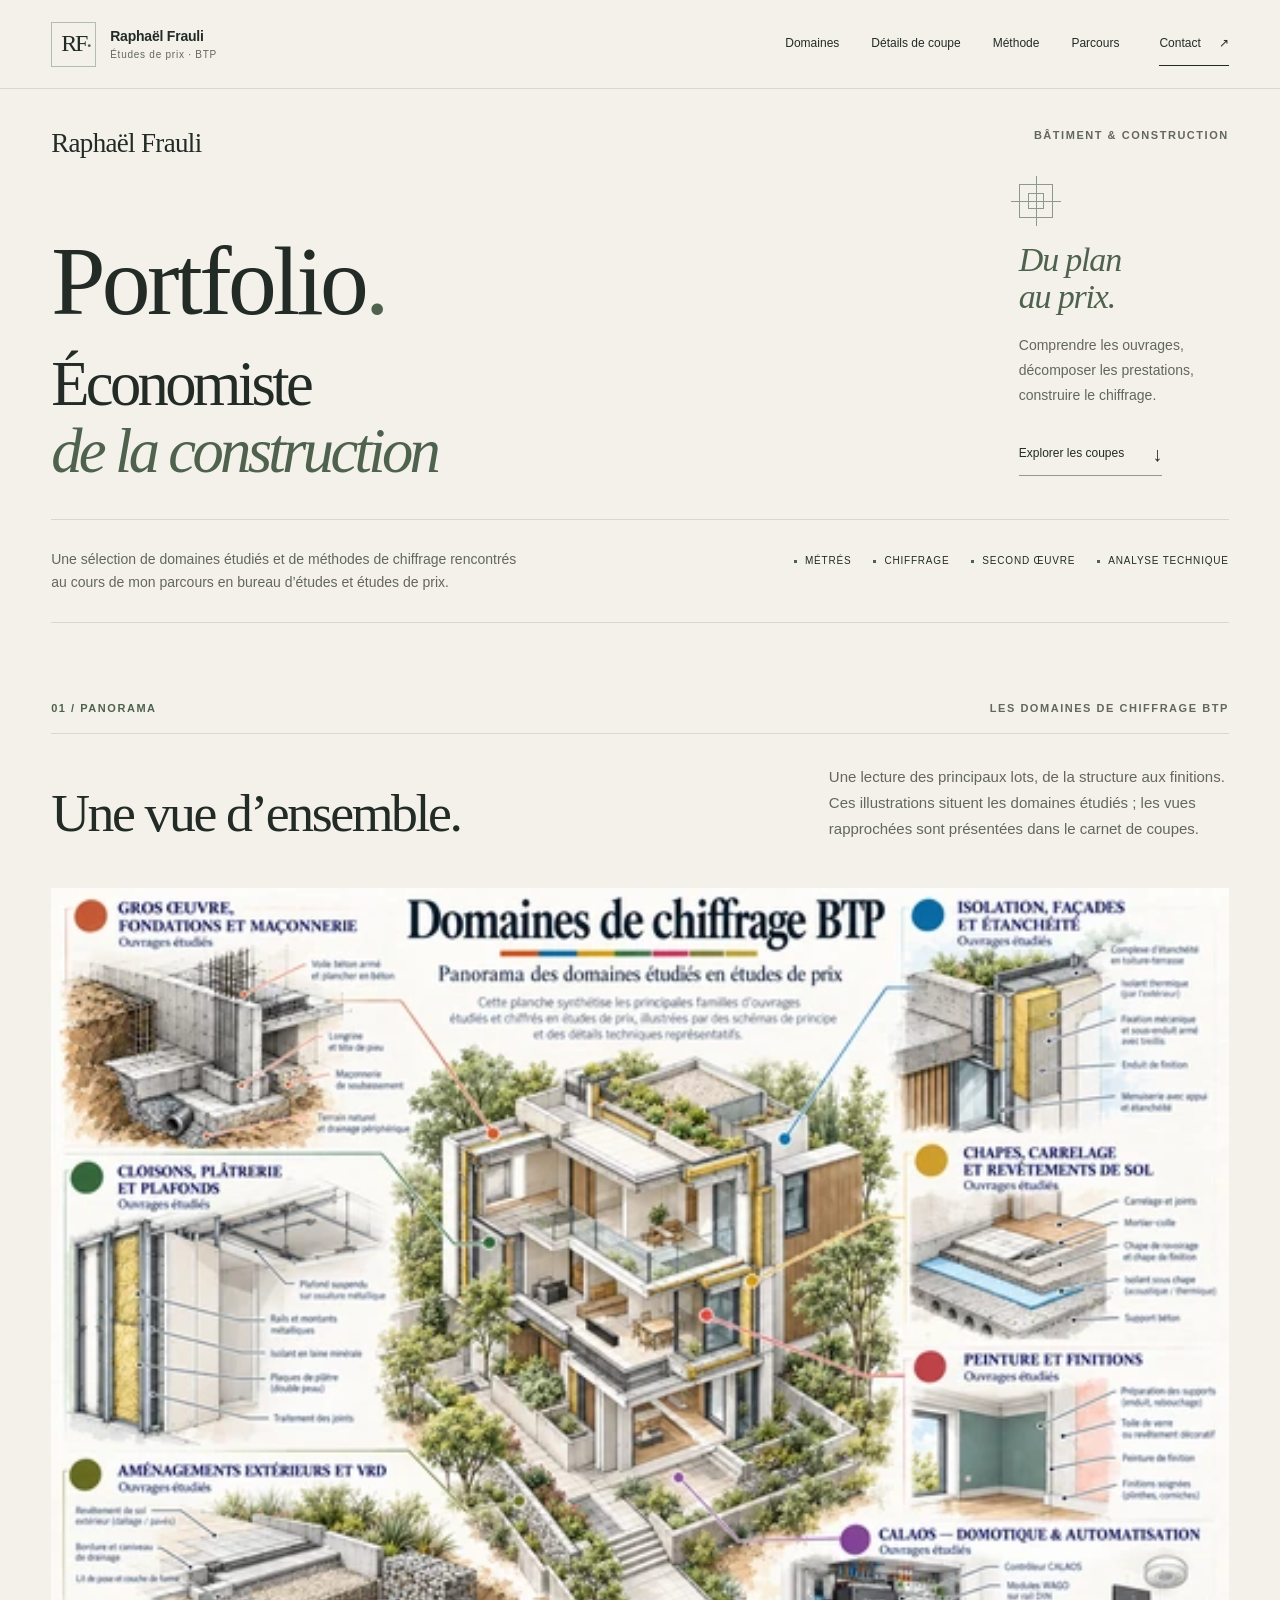
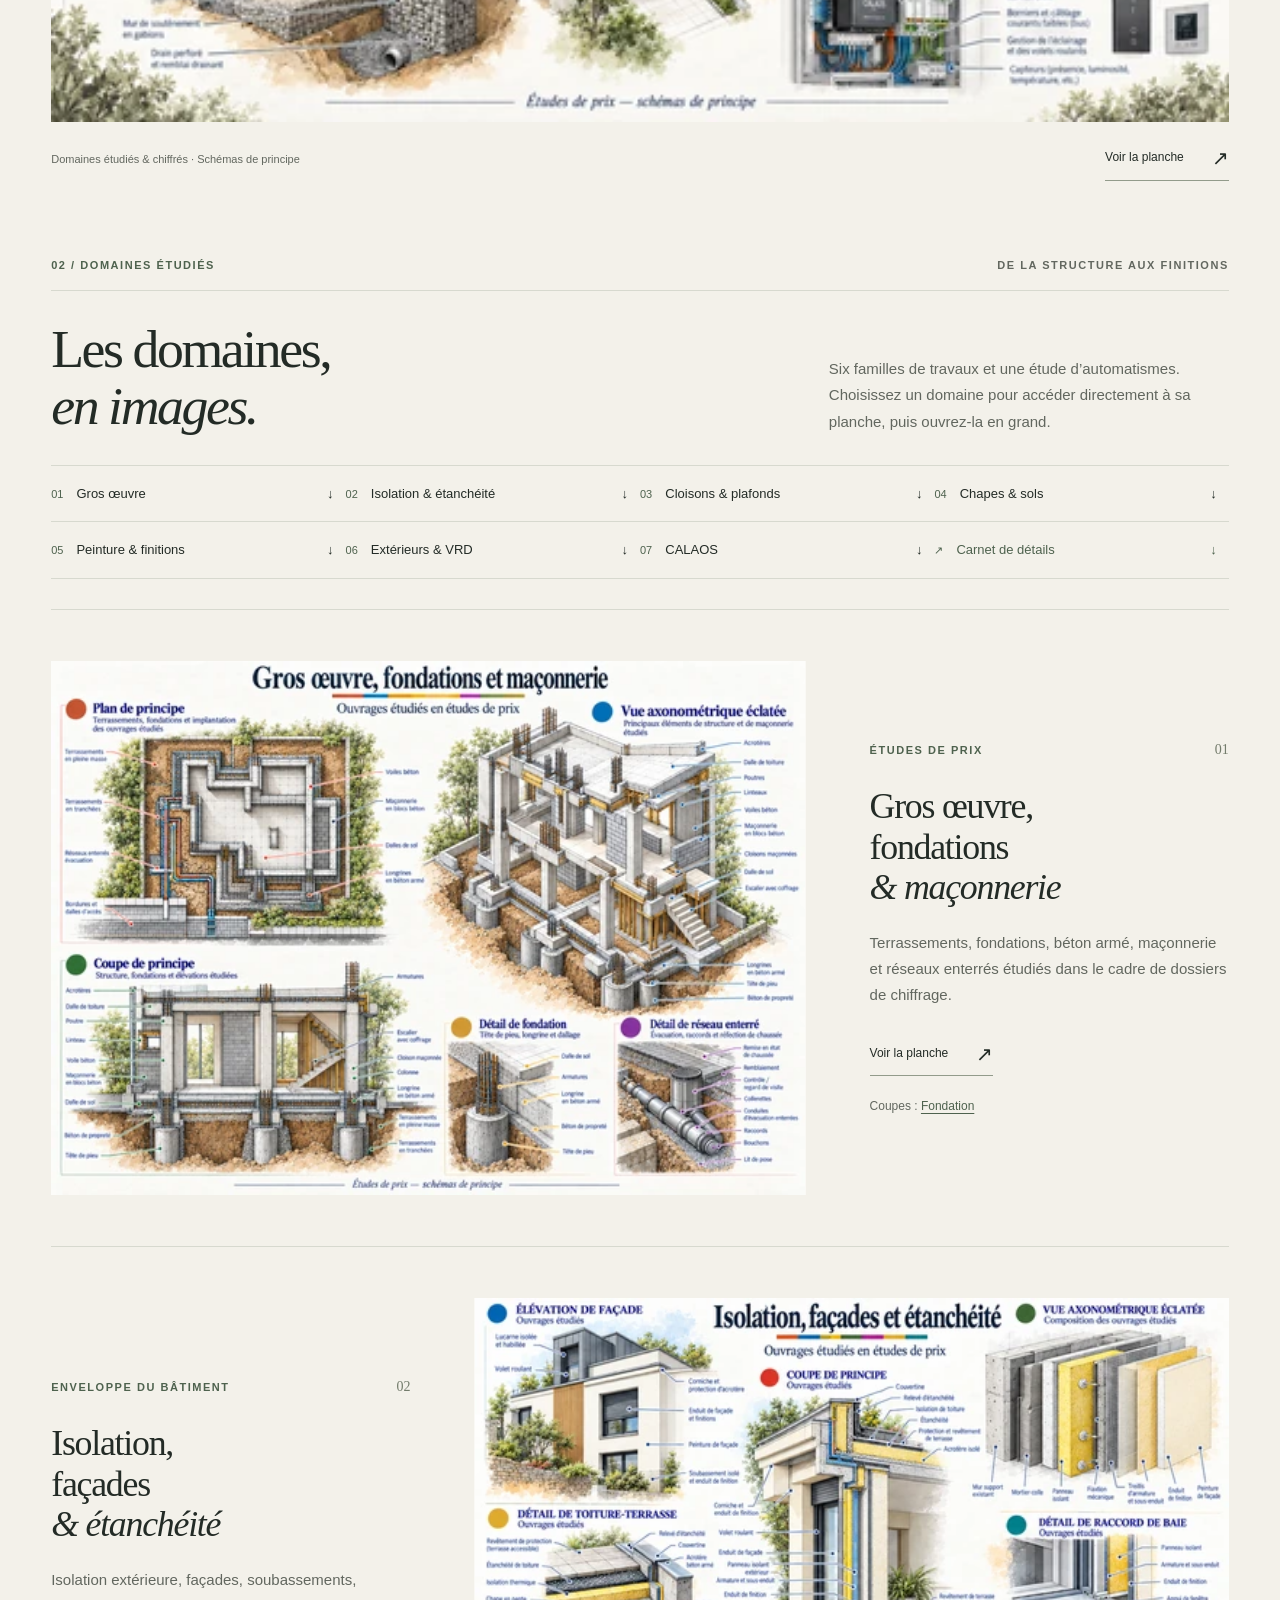
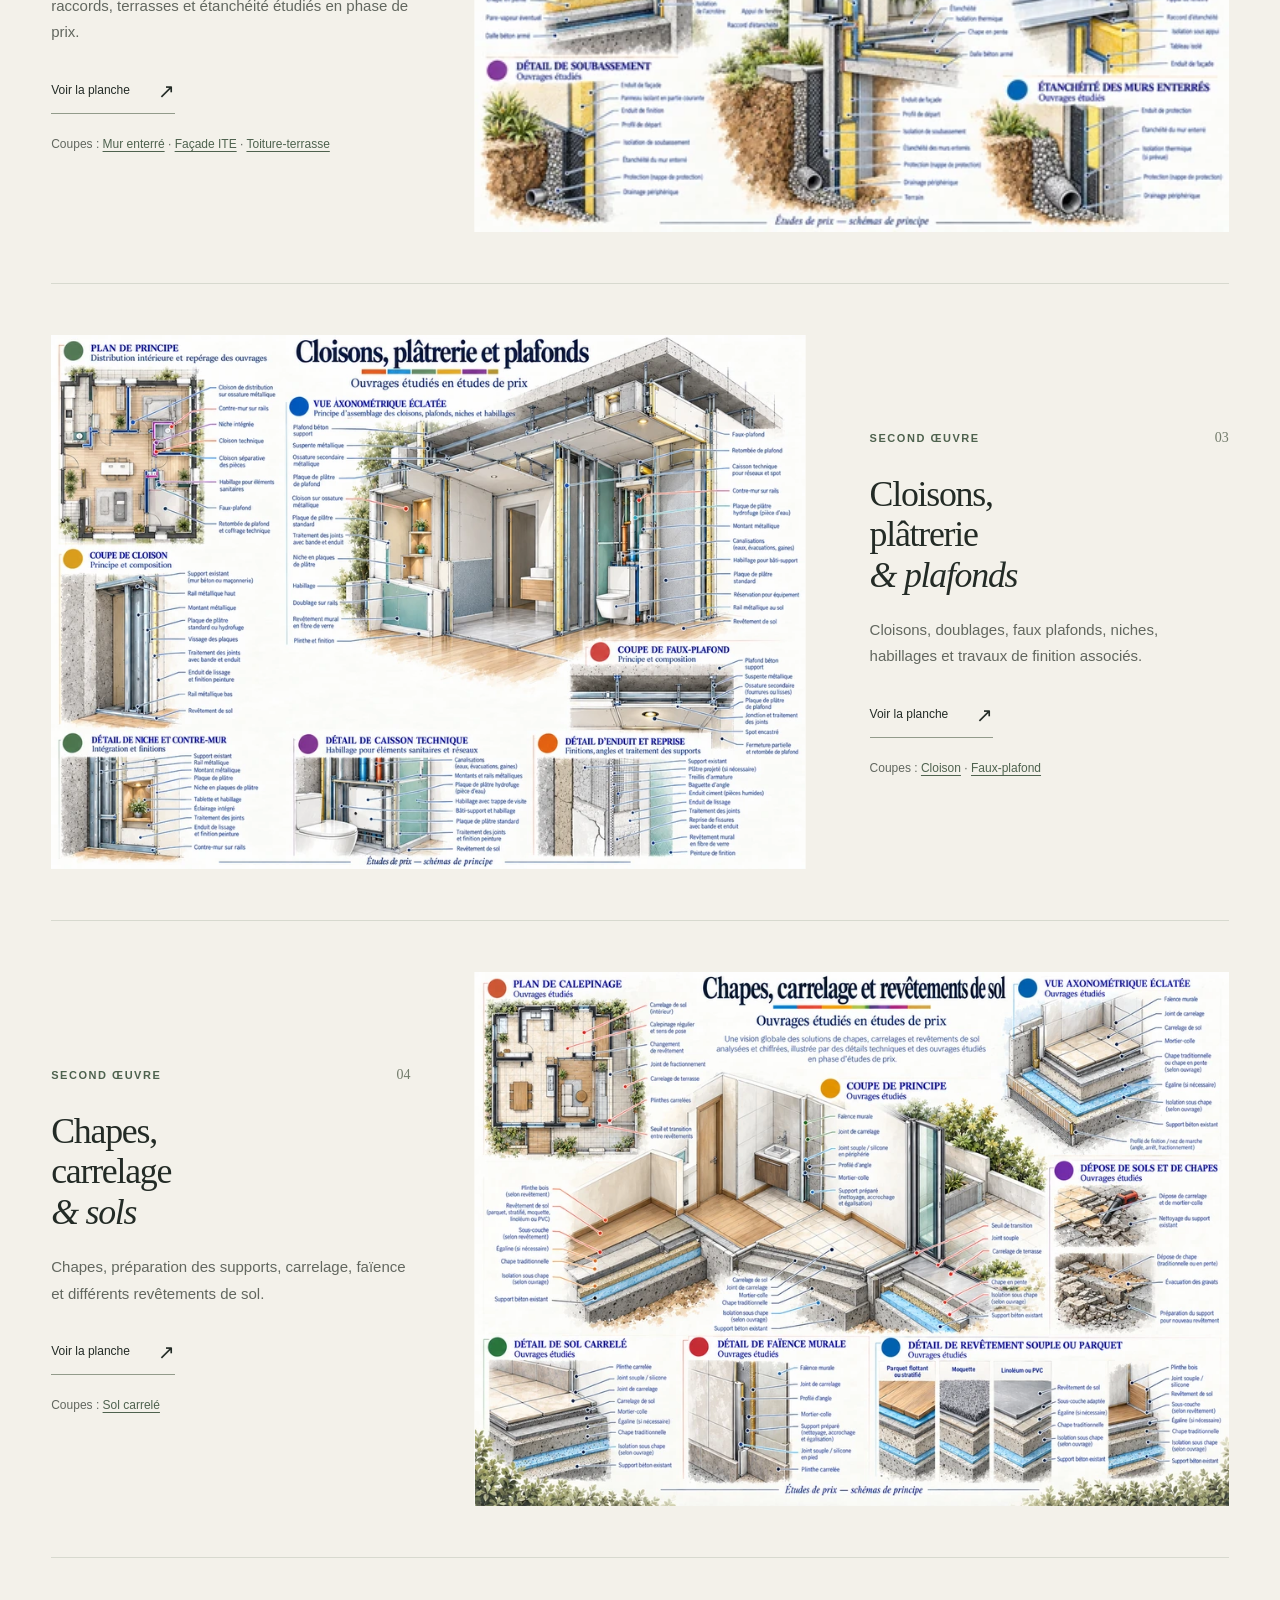
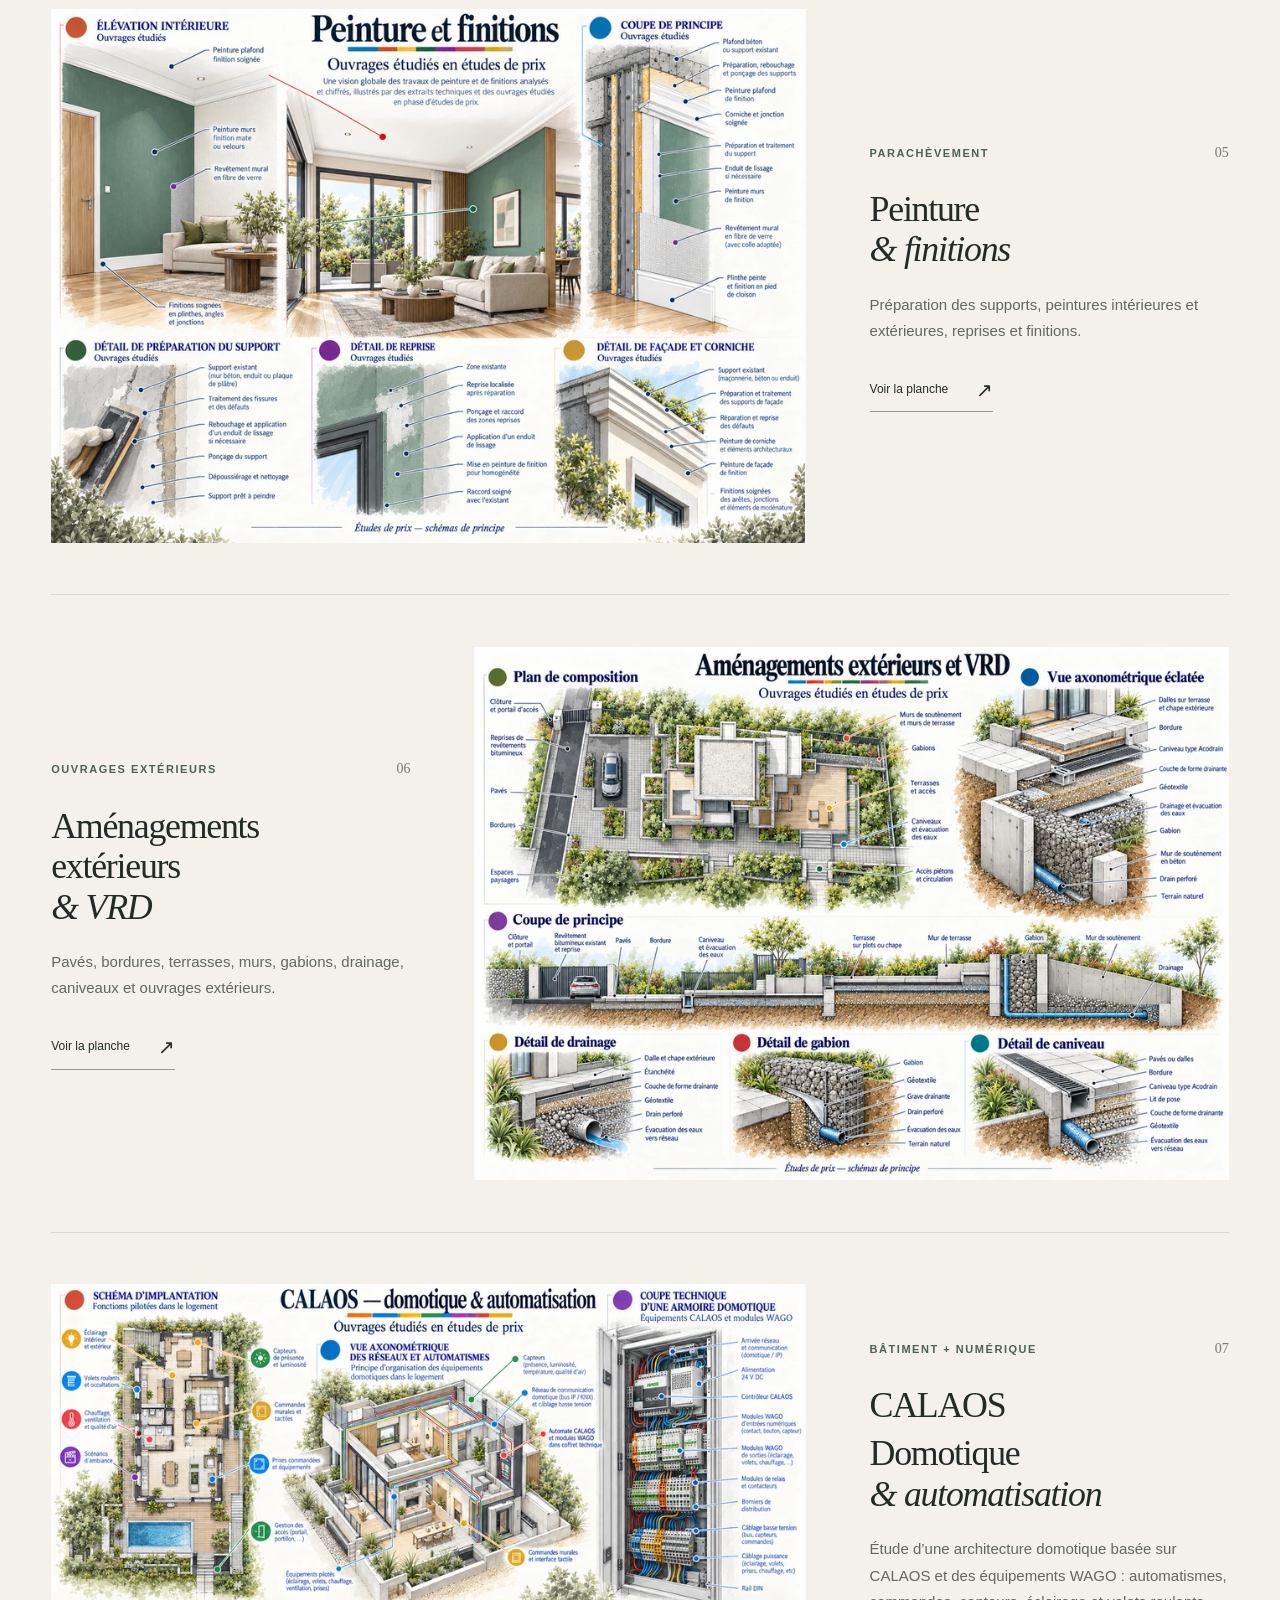
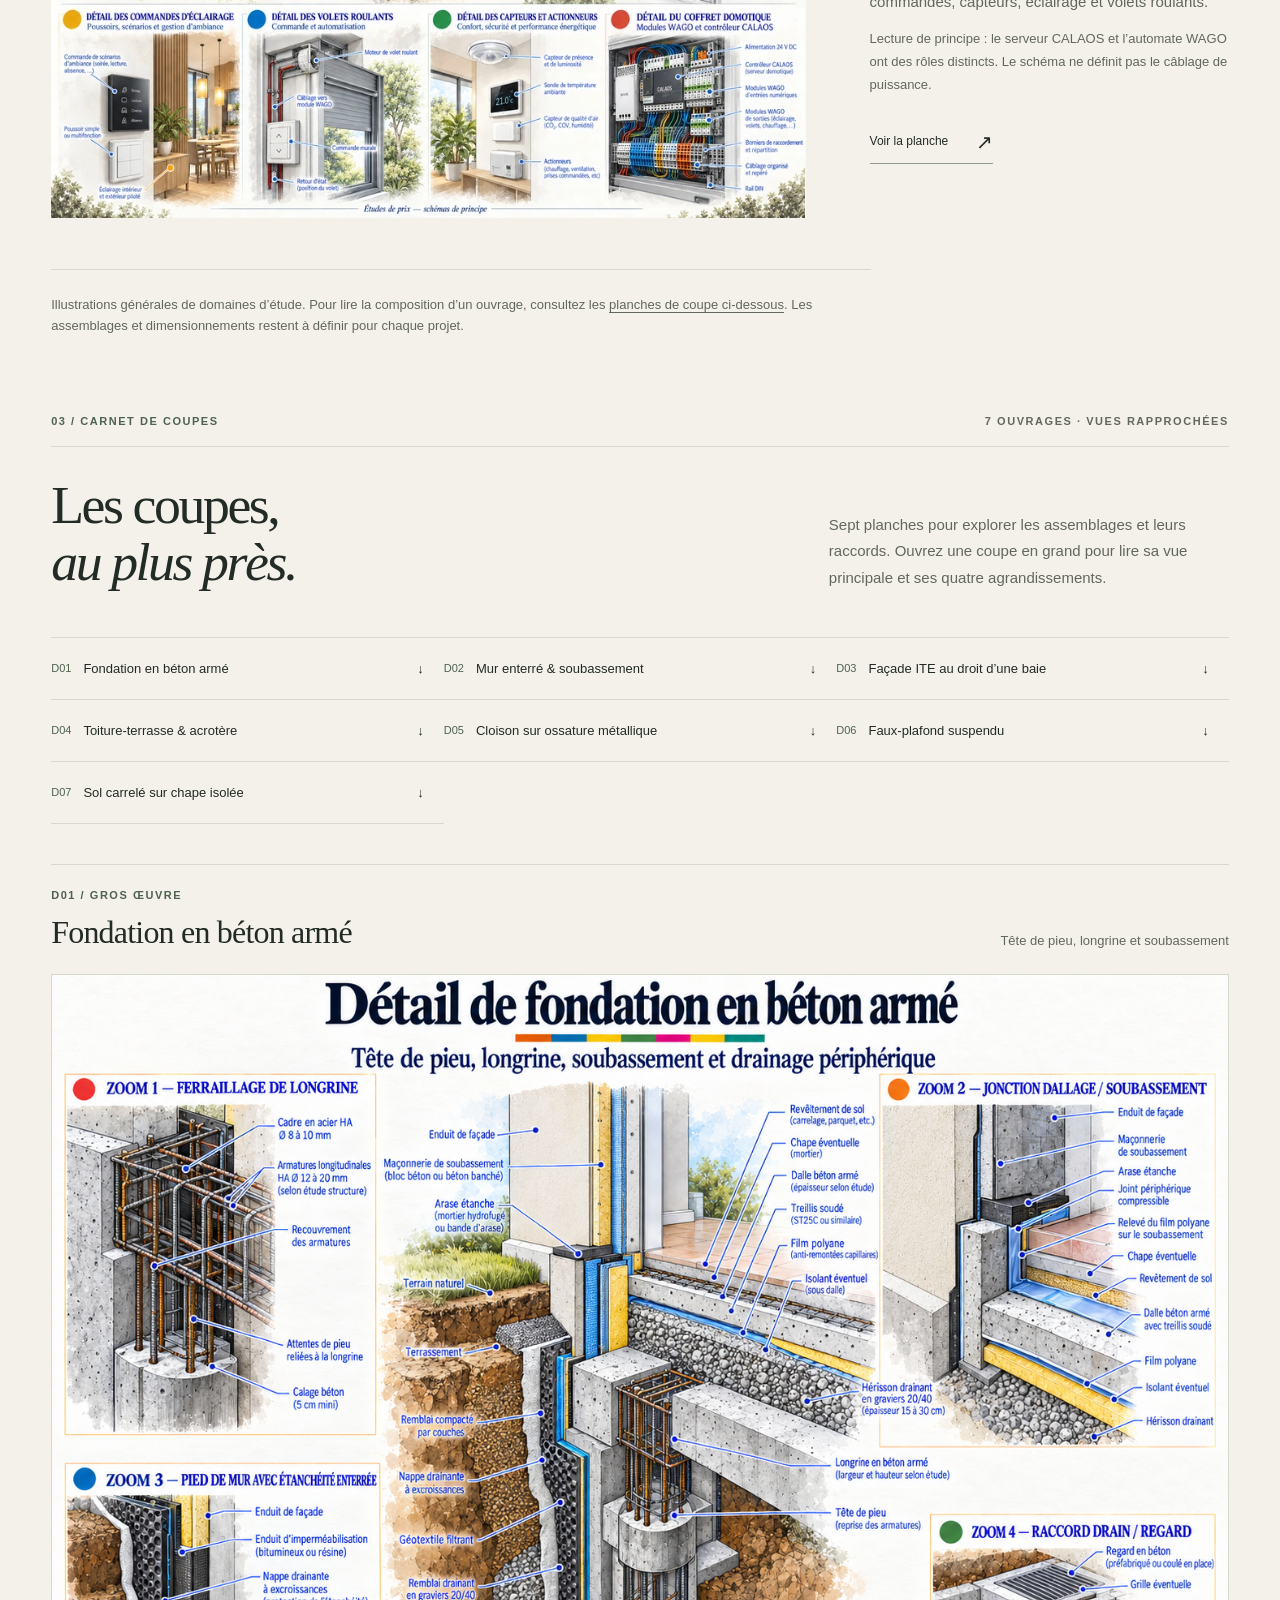
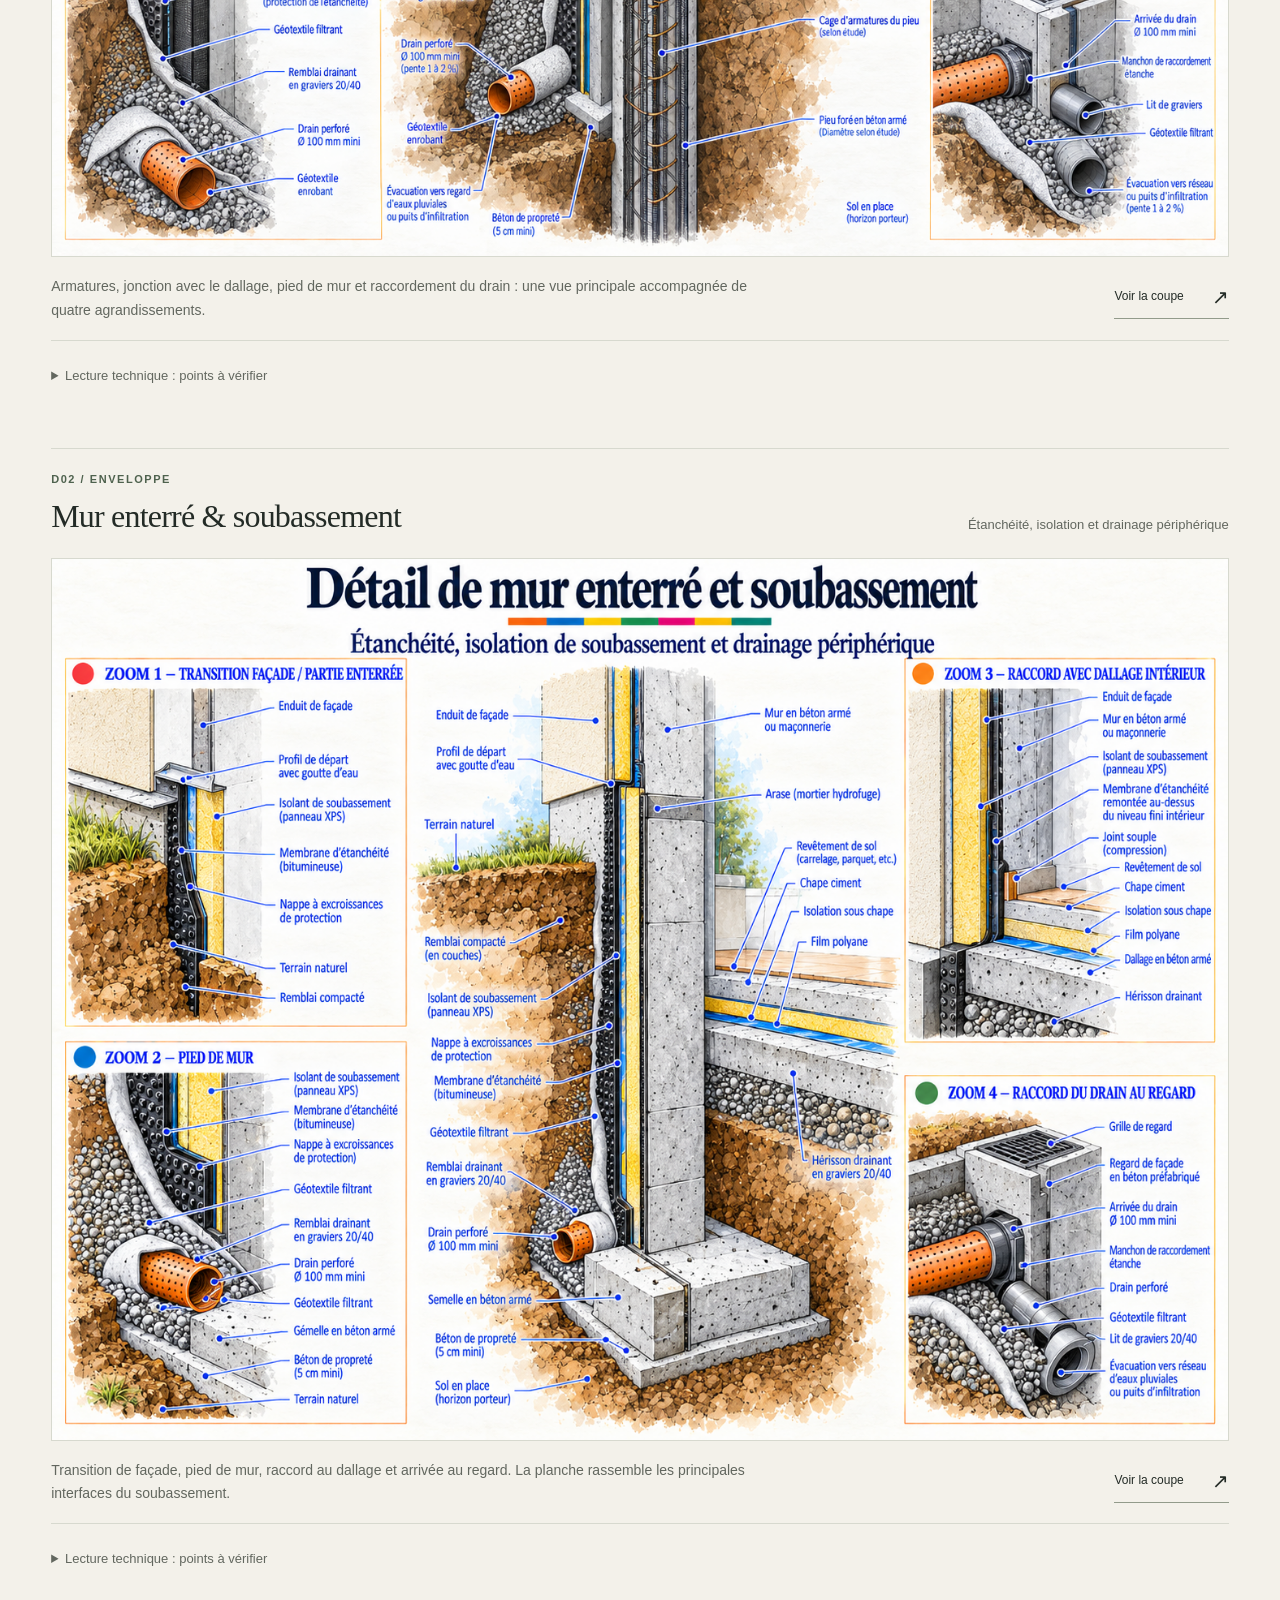
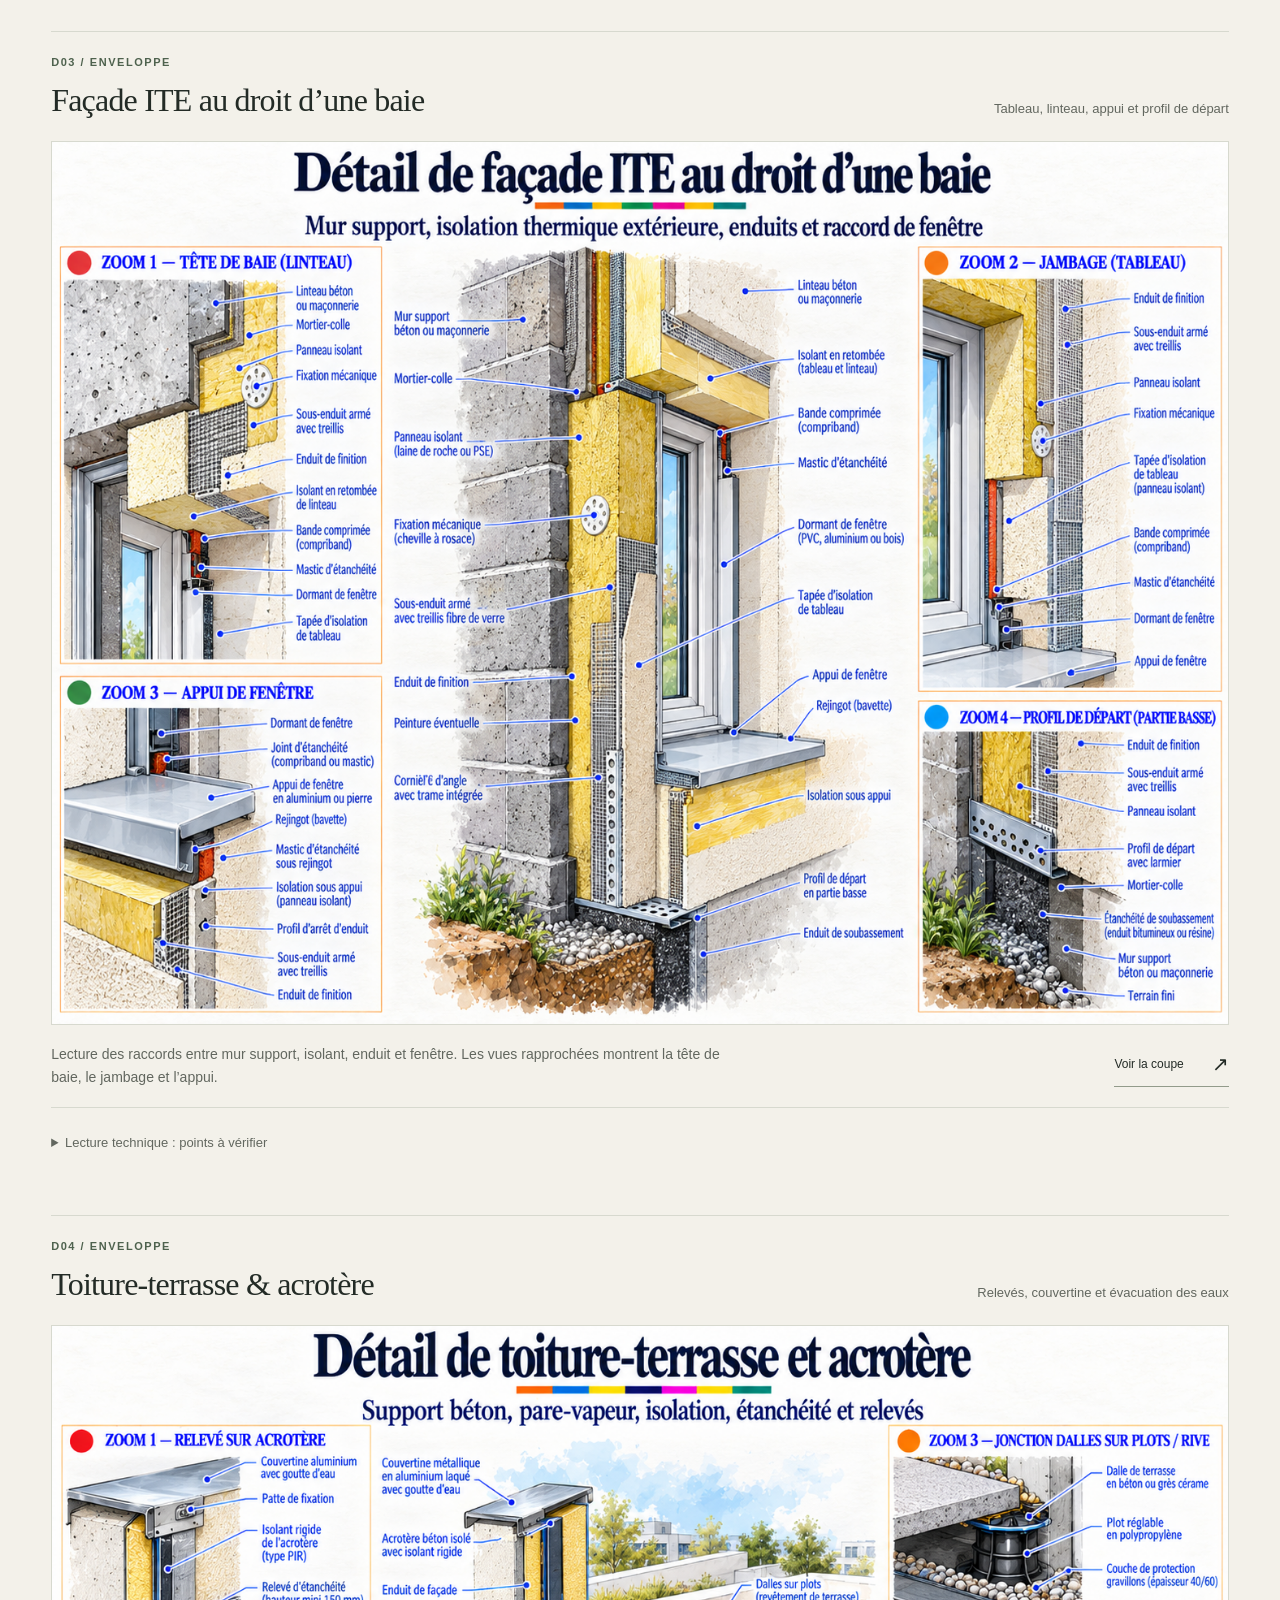
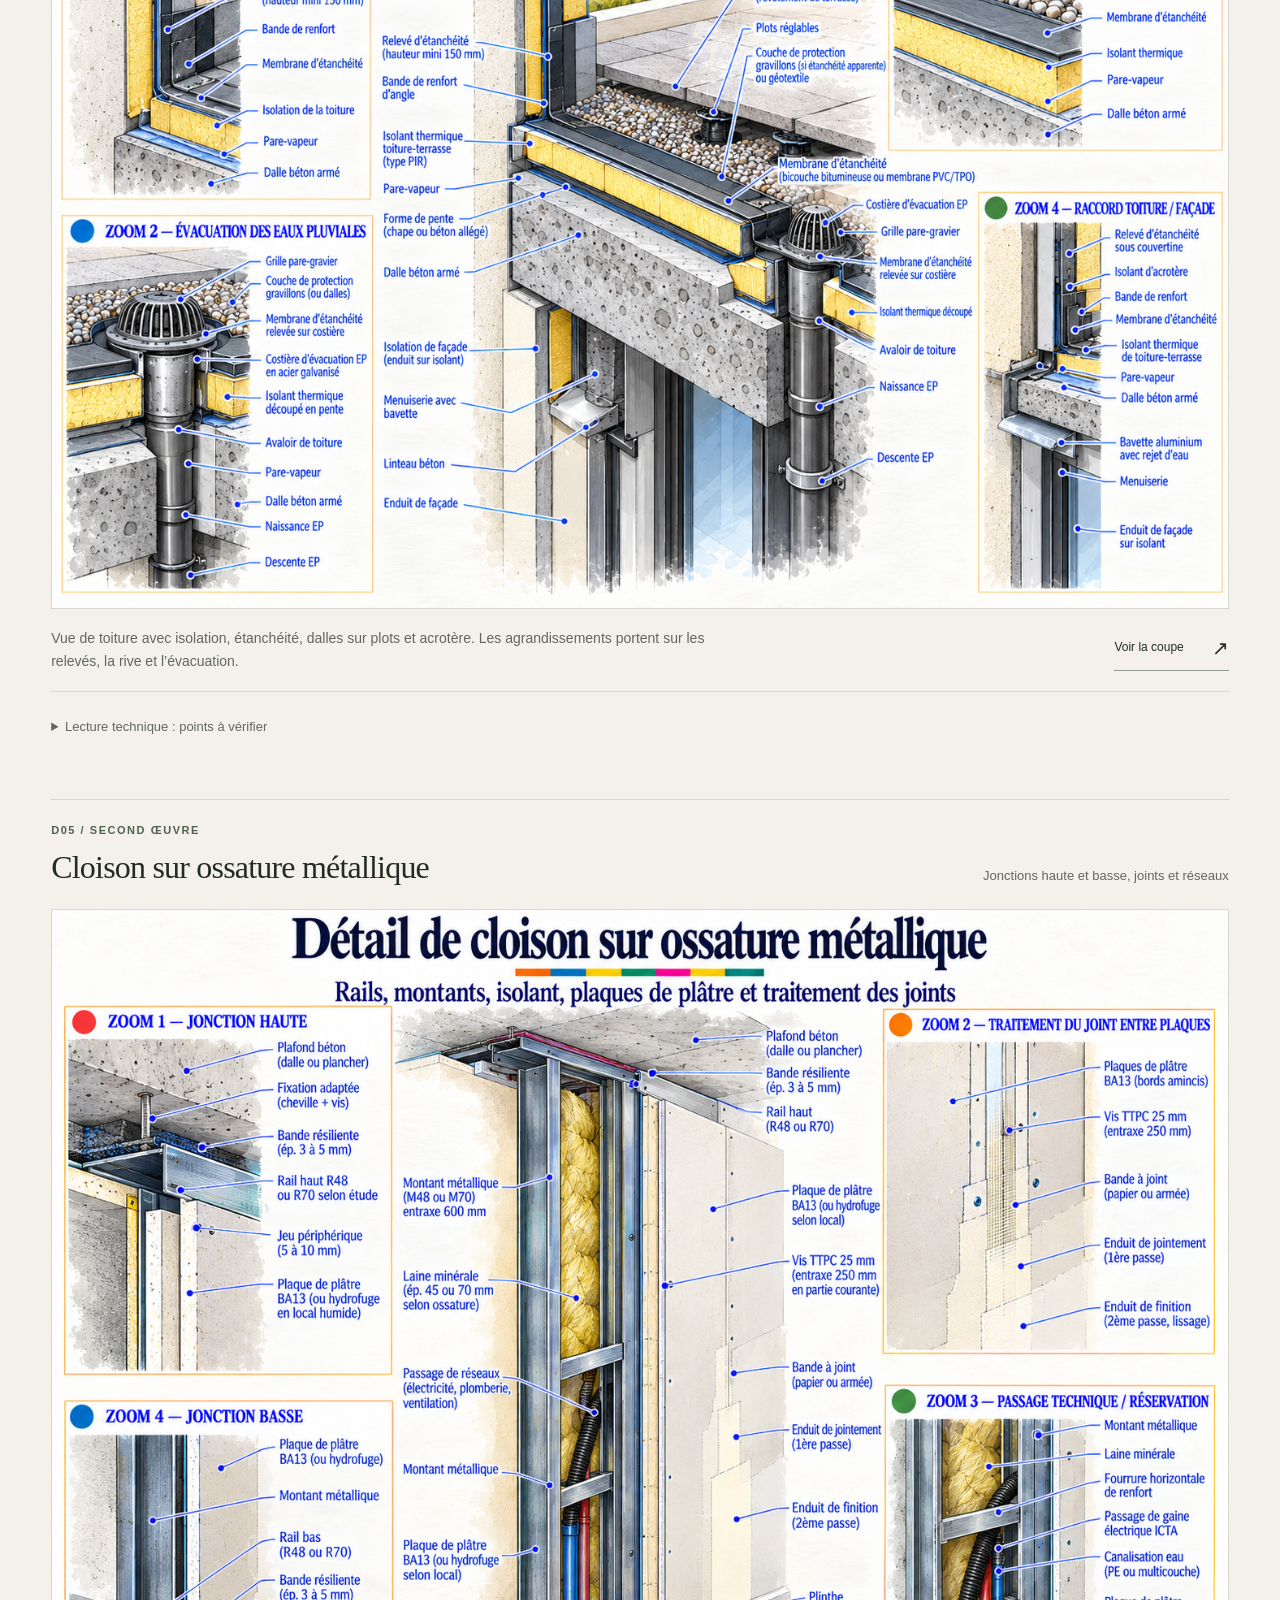
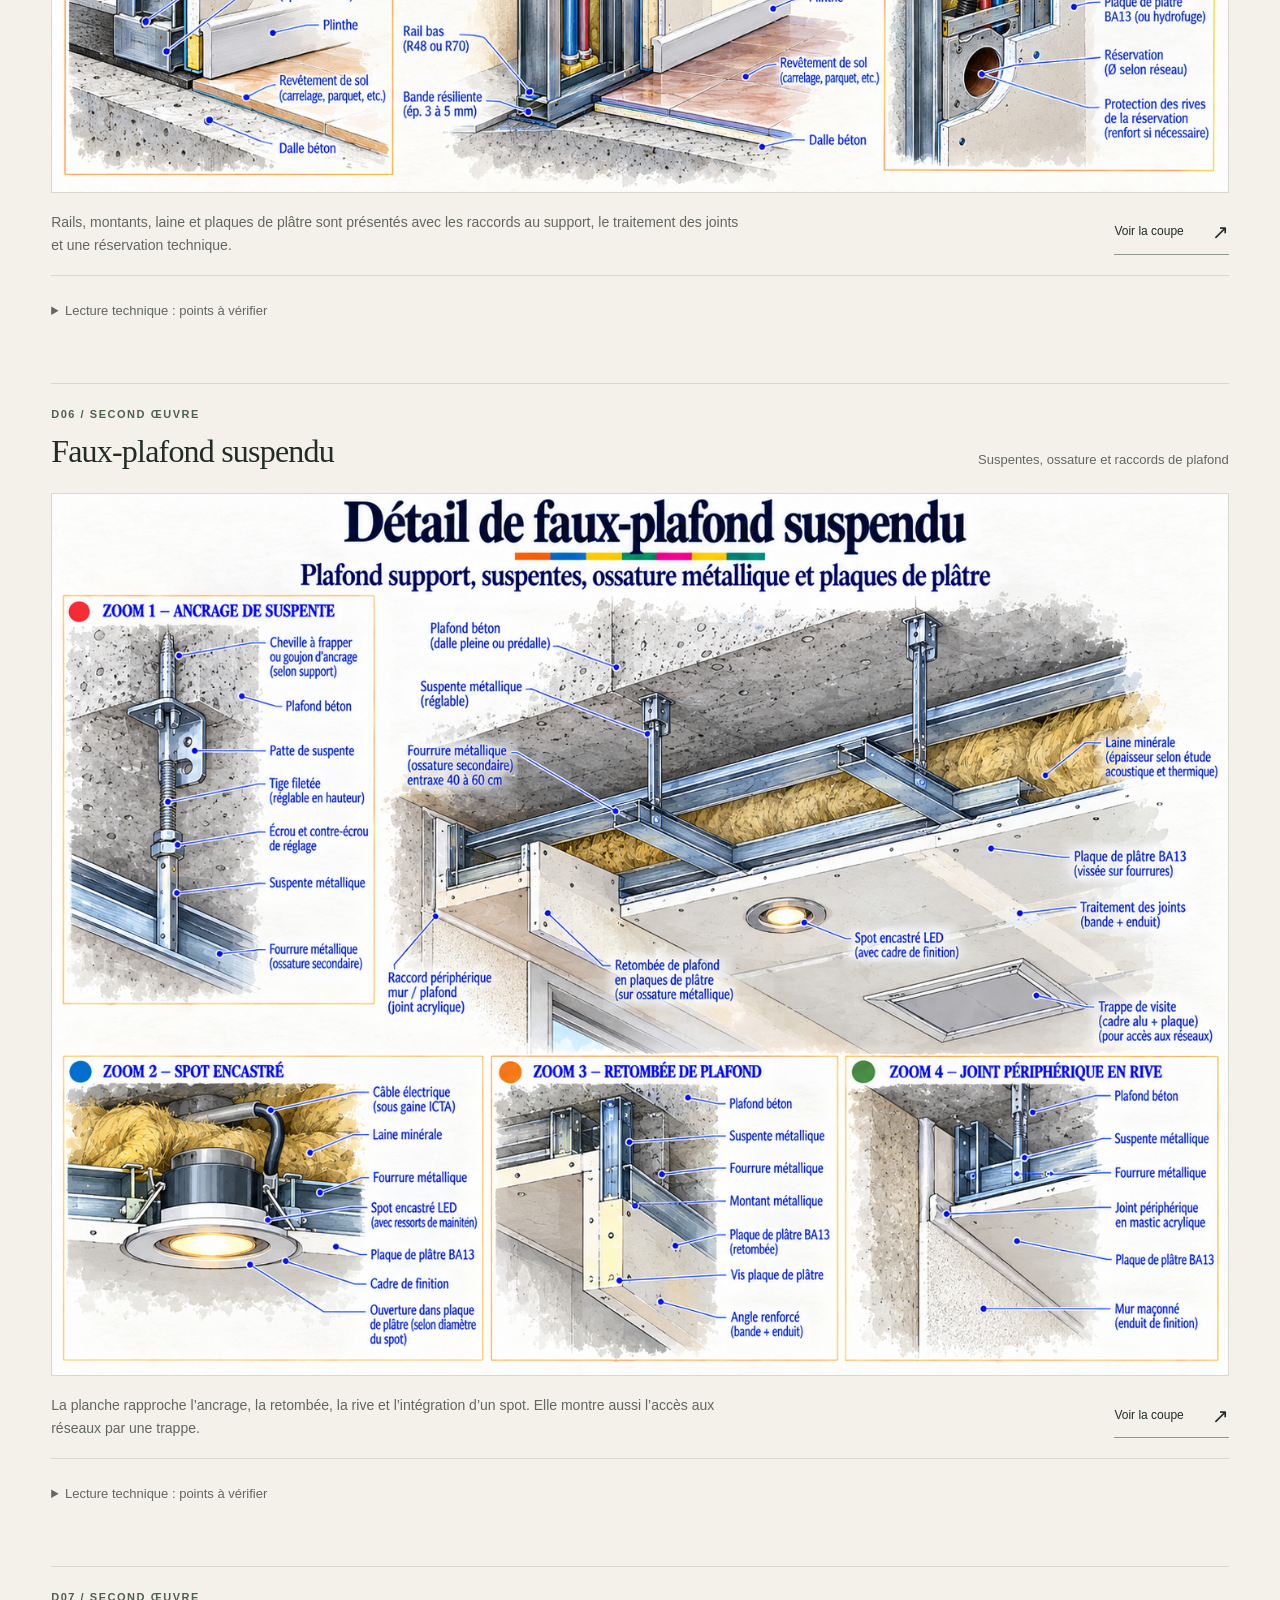
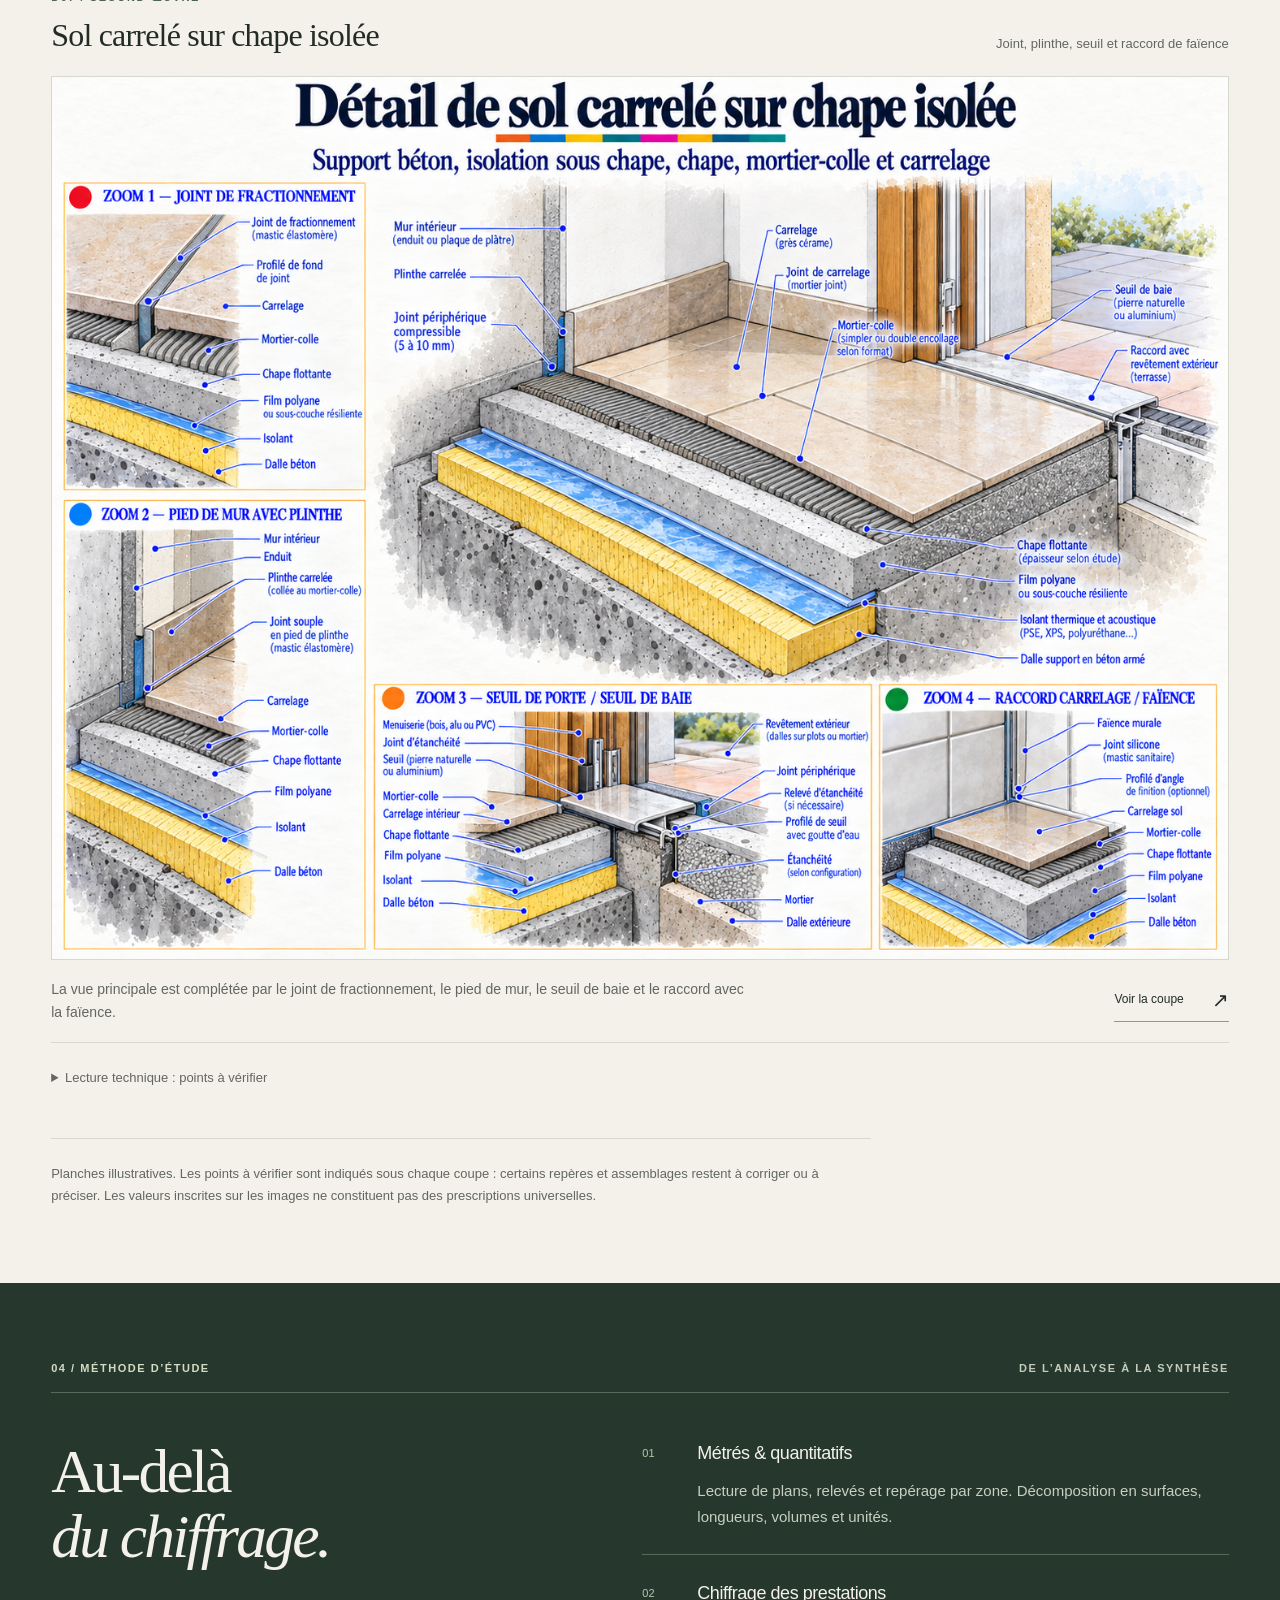
==== commit d9a71f74: "Refresh portfolio and integrate seven supplied cut boards" ====
--- a/index.html
+++ b/index.html
@@ -4,23 +4,23 @@
   <meta charset="utf-8">
   <meta name="viewport" content="width=device-width, initial-scale=1">
   <meta name="theme-color" content="#f3f1ea">
-  <title>Raphaël Frauli — Études de prix & économie de la construction</title>
-  <meta name="description" content="Portfolio BTP de Raphaël Frauli : études de prix, métrés, chiffrage, second œuvre et analyse technique. Domaines étudiés, planches et méthode de travail.">
+  <title>Raphaël Frauli — Portfolio · Économiste de la construction</title>
+  <meta name="description" content="Portfolio BTP de Raphaël Frauli : études de prix, métrés, chiffrage, second œuvre et analyse technique. Domaines étudiés, coupes techniques et méthode de travail.">
   <link rel="canonical" href="https://raphaelfrauli.github.io/">
   <link rel="icon" type="image/png" sizes="32x32" href="assets/favicon-32.png">
   <link rel="apple-touch-icon" sizes="180x180" href="assets/favicon-180.png">
   <meta property="og:type" content="website">
   <meta property="og:locale" content="fr_FR">
   <meta property="og:url" content="https://raphaelfrauli.github.io/">
-  <meta property="og:title" content="Raphaël Frauli — Études de prix & économie de la construction">
+  <meta property="og:title" content="Raphaël Frauli — Portfolio · Économiste de la construction">
   <meta property="og:description" content="Un regard technique sur le bâtiment. Domaines étudiés, métrés, chiffrage et méthodes en études de prix.">
-  <meta property="og:image" content="https://raphaelfrauli.github.io/assets/images/portfolio-og.jpg">
+  <meta property="og:image" content="https://raphaelfrauli.github.io/assets/images/portfolio-og-v2.jpg">
   <meta property="og:image:width" content="1200">
   <meta property="og:image:height" content="849">
   <meta property="og:image:alt" content="Panorama illustré des domaines de chiffrage BTP">
   <meta name="twitter:card" content="summary_large_image">
-  <link rel="stylesheet" href="css/styles.css">
-  <script src="js/main.js" defer></script>
+  <link rel="stylesheet" href="css/styles.css?v=2">
+  <script src="js/main.js?v=2" defer></script>
 </head>
 <body>
   <a class="skip-link" href="#contenu">Aller au contenu</a>
@@ -29,68 +29,136 @@
       <a class="brand" href="#accueil" aria-label="Raphaël Frauli, accueil"><span class="brand-mark" aria-hidden="true">RF<span>.</span></span><span class="brand-name">Raphaël Frauli<span>Études de prix · BTP</span></span></a>
       <button class="menu-toggle" type="button" aria-expanded="false" aria-controls="navigation" hidden>Menu <span aria-hidden="true">+</span></button>
       <nav id="navigation" class="navigation" aria-label="Navigation principale">
-        <a href="#panorama">Études de prix</a><a href="#domaines">Domaines</a><a href="#methode">Méthode</a><a href="#parcours">Parcours</a><a class="nav-contact" href="#contact">Contact <span aria-hidden="true">↗</span></a>
+        <a href="#domaines">Domaines</a><a href="#details">Détails de coupe</a><a href="#methode">Méthode</a><a href="#parcours">Parcours</a><a class="nav-contact" href="#contact">Contact <span aria-hidden="true">↗</span></a>
       </nav>
     </div>
   </header>
   <main id="contenu">
     <section id="accueil" class="hero container" aria-labelledby="hero-title">
-      <div class="hero-topline"><p class="eyebrow">Portfolio professionnel</p><p class="eyebrow hero-location">Bâtiment & construction</p></div>
+      <div class="hero-topline"><p class="hero-name">Raphaël Frauli</p><p class="eyebrow hero-location">Bâtiment & construction</p></div>
       <div class="hero-grid">
-        <h1 id="hero-title">Études de prix<br><em>& économie</em><br>de la construction<span class="title-dot">.</span></h1>
-        <div class="hero-aside"><span class="technical-mark" aria-hidden="true"><span></span></span><p class="hero-note">Du plan<br>au prix.</p><p>Comprendre les ouvrages,<br>décomposer les prestations,<br>construire le chiffrage.</p><a class="text-link" href="#panorama">Explorer les études <span aria-hidden="true">↓</span></a></div>
+        <h1 id="hero-title"><span class="hero-portfolio">Portfolio<span class="title-dot">.</span></span><span class="hero-profession">Économiste<br><em>de la construction</em></span></h1>
+        <div class="hero-aside"><span class="technical-mark" aria-hidden="true"><span></span></span><p class="hero-note">Du plan<br>au prix.</p><p>Comprendre les ouvrages,<br>décomposer les prestations,<br>construire le chiffrage.</p><a class="text-link" href="#details">Explorer les coupes <span aria-hidden="true">↓</span></a></div>
       </div>
       <div class="hero-bottom"><p>Une sélection de domaines étudiés et de méthodes de chiffrage rencontrés au cours de mon parcours en bureau d’études et études de prix.</p><ul class="hero-disciplines" aria-label="Domaines de travail"><li>Métrés</li><li>Chiffrage</li><li>Second œuvre</li><li>Analyse technique</li></ul></div>
     </section>
     <section id="panorama" class="section panorama container" aria-labelledby="panorama-title">
       <div class="section-label"><span class="eyebrow">01 / Panorama</span><span class="eyebrow">Les domaines de chiffrage BTP</span></div>
-      <div class="section-heading"><h2 id="panorama-title">Une vue d’ensemble.</h2><p>Les principaux domaines de travaux que j’ai étudiés ou chiffrés. Les illustrations sont des schémas de principe et ne représentent pas des travaux exécutés.</p></div>
+      <div class="section-heading"><h2 id="panorama-title">Une vue d’ensemble.</h2><p>Une lecture des principaux lots, de la structure aux finitions. Ces illustrations situent les domaines étudiés ; les vues rapprochées sont présentées dans le carnet de coupes.</p></div>
       <figure class="panorama-figure">
-        <a class="board-link" data-board href="assets/images/domaines-chiffrage-btp.webp" data-title="Domaines de chiffrage BTP" aria-label="Voir en grand la planche Domaines de chiffrage BTP">
-          <img src="assets/images/domaines-chiffrage-btp.webp" srcset="assets/images/domaines-chiffrage-btp-900.webp 900w, assets/images/domaines-chiffrage-btp.webp 1491w" sizes="(max-width: 767px) calc(100vw - 40px), (max-width: 1399px) calc(100vw - 112px), 1288px" width="1491" height="1055" alt="Panorama de chiffrage : structure, enveloppe, second œuvre et aménagements extérieurs, autour d’une coupe axonométrique de bâtiment." loading="lazy" decoding="async">
+        <a class="board-link" data-board href="assets/images/domaines-chiffrage-btp-v2.webp" data-title="Domaines de chiffrage BTP" aria-label="Voir en grand la planche Domaines de chiffrage BTP">
+          <img src="assets/images/domaines-chiffrage-btp-v2.webp" srcset="assets/images/domaines-chiffrage-btp-v2-520.webp 520w, assets/images/domaines-chiffrage-btp-v2-900.webp 900w, assets/images/domaines-chiffrage-btp-v2.webp 1491w" sizes="(max-width: 767px) calc(100vw - 40px), (max-width: 1399px) calc(100vw - 112px), 1288px" width="1491" height="1055" alt="Panorama de chiffrage : structure, enveloppe, second œuvre et aménagements extérieurs, autour d’une coupe axonométrique de bâtiment." loading="lazy" decoding="async">
 
         </a>
-        <figcaption><span>Domaines étudiés & chiffrés · Schémas de principe</span><a class="text-link" data-board href="assets/images/domaines-chiffrage-btp.webp" data-title="Domaines de chiffrage BTP">Voir la planche <span aria-hidden="true">↗</span></a></figcaption>
+        <figcaption><span>Domaines étudiés & chiffrés · Schémas de principe</span><a class="text-link" data-board href="assets/images/domaines-chiffrage-btp-v2.webp" data-title="Domaines de chiffrage BTP">Voir la planche <span aria-hidden="true">↗</span></a></figcaption>
       </figure>
     </section>
     <section id="domaines" class="section domains container" aria-labelledby="domaines-title">
       <div class="section-label"><span class="eyebrow">02 / Domaines étudiés</span><span class="eyebrow">De la structure aux finitions</span></div>
-      <div class="section-heading"><h2 id="domaines-title">Les ouvrages,<br><em>dans le détail.</em></h2><p>Six familles de travaux et une étude d’automatismes. Chaque planche présente des ouvrages et des détails rencontrés en phase d’étude.</p></div>
+      <div class="section-heading"><h2 id="domaines-title">Les domaines,<br><em>en images.</em></h2><p>Six familles de travaux et une étude d’automatismes. Choisissez un domaine pour accéder directement à sa planche, puis ouvrez-la en grand.</p></div>
+      <nav class="domain-index" aria-label="Sommaire des domaines">
+        <a href="#gros-oeuvre"><span>01</span> Gros œuvre <span aria-hidden="true">↓</span></a>
+        <a href="#enveloppe"><span>02</span> Isolation & étanchéité <span aria-hidden="true">↓</span></a>
+        <a href="#cloisons"><span>03</span> Cloisons & plafonds <span aria-hidden="true">↓</span></a>
+        <a href="#sols"><span>04</span> Chapes & sols <span aria-hidden="true">↓</span></a>
+        <a href="#peinture"><span>05</span> Peinture & finitions <span aria-hidden="true">↓</span></a>
+        <a href="#exterieurs"><span>06</span> Extérieurs & VRD <span aria-hidden="true">↓</span></a>
+        <a href="#calaos"><span>07</span> CALAOS <span aria-hidden="true">↓</span></a>
+        <a class="index-detail" href="#details"><span>↗</span> Carnet de détails <span aria-hidden="true">↓</span></a>
+      </nav>
       <div class="domain-list">
-        <article class="domain-row">
-          <a class="board-link" data-board href="assets/images/gros-oeuvre-fondations-maconnerie.webp" data-title="Gros œuvre, fondations & maçonnerie" aria-label="Voir en grand la planche Gros œuvre, fondations et maçonnerie"><img src="assets/images/gros-oeuvre-fondations-maconnerie-900.webp" srcset="assets/images/gros-oeuvre-fondations-maconnerie-900.webp 900w, assets/images/gros-oeuvre-fondations-maconnerie.webp 1491w" sizes="(max-width: 767px) calc(100vw - 40px), (max-width: 1399px) 62vw, 840px" width="1491" height="1055" alt="Schémas de principe du gros œuvre : plan de fondations, structure en béton armé, coupe et réseaux enterrés." loading="lazy" decoding="async"></a>
-          <div class="domain-copy"><div class="domain-meta"><span class="eyebrow">Études de prix</span><span>01</span></div><h3>Gros œuvre, <br>fondations <br><em>& maçonnerie</em></h3><p>Terrassements, fondations, béton armé, maçonnerie et réseaux enterrés étudiés dans le cadre de dossiers de chiffrage.</p><a class="text-link" data-board href="assets/images/gros-oeuvre-fondations-maconnerie.webp" data-title="Gros œuvre, fondations & maçonnerie">Voir la planche <span aria-hidden="true">↗</span></a></div>
+        <article class="domain-row" id="gros-oeuvre">
+          <a class="board-link" data-board href="assets/images/gros-oeuvre-fondations-maconnerie-v2.webp" data-title="Gros œuvre, fondations & maçonnerie" aria-label="Voir en grand la planche Gros œuvre, fondations et maçonnerie"><img src="assets/images/gros-oeuvre-fondations-maconnerie-v2-900.webp" srcset="assets/images/gros-oeuvre-fondations-maconnerie-v2-520.webp 520w, assets/images/gros-oeuvre-fondations-maconnerie-v2-900.webp 900w, assets/images/gros-oeuvre-fondations-maconnerie-v2.webp 1491w" sizes="(max-width: 767px) calc(100vw - 40px), (max-width: 1399px) 62vw, 840px" width="1491" height="1055" alt="Vue d’ensemble illustrée du gros œuvre : fondations, maçonnerie, béton armé, murs et poteaux." loading="lazy" decoding="async"></a>
+          <div class="domain-copy"><div class="domain-meta"><span class="eyebrow">Études de prix</span><span>01</span></div><h3>Gros œuvre, <br>fondations <br><em>& maçonnerie</em></h3><p>Terrassements, fondations, béton armé, maçonnerie et réseaux enterrés étudiés dans le cadre de dossiers de chiffrage.</p><a class="text-link" data-board href="assets/images/gros-oeuvre-fondations-maconnerie-v2.webp" data-title="Gros œuvre, fondations & maçonnerie">Voir la planche <span aria-hidden="true">↗</span></a><p class="related-cuts">Coupes : <a href="#detail-fondation">Fondation</a></p></div>
         </article>
-        <article class="domain-row">
-          <a class="board-link" data-board href="assets/images/isolation-facades-etancheite.webp" data-title="Isolation, façades & étanchéité" aria-label="Voir en grand la planche Isolation, façades et étanchéité"><img src="assets/images/isolation-facades-etancheite-900.webp" srcset="assets/images/isolation-facades-etancheite-900.webp 900w, assets/images/isolation-facades-etancheite.webp 1491w" sizes="(max-width: 767px) calc(100vw - 40px), (max-width: 1399px) 62vw, 840px" width="1491" height="1055" alt="Schémas de principe de l’enveloppe : isolation, façade, toiture-terrasse, raccord de baie et murs enterrés." loading="lazy" decoding="async"></a>
-          <div class="domain-copy"><div class="domain-meta"><span class="eyebrow">Enveloppe du bâtiment</span><span>02</span></div><h3>Isolation, <br>façades <br><em>& étanchéité</em></h3><p>Isolation extérieure, façades, soubassements, raccords, terrasses et étanchéité étudiés en phase de prix.</p><a class="text-link" data-board href="assets/images/isolation-facades-etancheite.webp" data-title="Isolation, façades & étanchéité">Voir la planche <span aria-hidden="true">↗</span></a></div>
+        <article class="domain-row" id="enveloppe">
+          <a class="board-link" data-board href="assets/images/isolation-facades-etancheite-v2.webp" data-title="Isolation, façades & étanchéité" aria-label="Voir en grand la planche Isolation, façades et étanchéité"><img src="assets/images/isolation-facades-etancheite-v2-900.webp" srcset="assets/images/isolation-facades-etancheite-v2-520.webp 520w, assets/images/isolation-facades-etancheite-v2-900.webp 900w, assets/images/isolation-facades-etancheite-v2.webp 1491w" sizes="(max-width: 767px) calc(100vw - 40px), (max-width: 1399px) 62vw, 840px" width="1491" height="1055" alt="Schémas de principe de l’enveloppe : isolation, façade, toiture-terrasse, raccord de baie et murs enterrés." loading="lazy" decoding="async"></a>
+          <div class="domain-copy"><div class="domain-meta"><span class="eyebrow">Enveloppe du bâtiment</span><span>02</span></div><h3>Isolation, <br>façades <br><em>& étanchéité</em></h3><p>Isolation extérieure, façades, soubassements, raccords, terrasses et étanchéité étudiés en phase de prix.</p><a class="text-link" data-board href="assets/images/isolation-facades-etancheite-v2.webp" data-title="Isolation, façades & étanchéité">Voir la planche <span aria-hidden="true">↗</span></a><p class="related-cuts">Coupes : <a href="#detail-mur">Mur enterré</a> · <a href="#detail-facade">Façade ITE</a> · <a href="#detail-toiture">Toiture-terrasse</a></p></div>
         </article>
-        <article class="domain-row">
-          <a class="board-link" data-board href="assets/images/cloisons-platrerie-plafonds.webp" data-title="Cloisons, plâtrerie & plafonds" aria-label="Voir en grand la planche Cloisons, plâtrerie et plafonds"><img src="assets/images/cloisons-platrerie-plafonds-900.webp" srcset="assets/images/cloisons-platrerie-plafonds-900.webp 900w, assets/images/cloisons-platrerie-plafonds.webp 1491w" sizes="(max-width: 767px) calc(100vw - 40px), (max-width: 1399px) 62vw, 840px" width="1491" height="1055" alt="Schémas de principe du second œuvre : cloisons, doublages, plafond suspendu, niche et habillage." loading="lazy" decoding="async"></a>
-          <div class="domain-copy"><div class="domain-meta"><span class="eyebrow">Second œuvre</span><span>03</span></div><h3>Cloisons, <br>plâtrerie <br><em>& plafonds</em></h3><p>Cloisons, doublages, faux plafonds, niches, habillages et travaux de finition associés.</p><a class="text-link" data-board href="assets/images/cloisons-platrerie-plafonds.webp" data-title="Cloisons, plâtrerie & plafonds">Voir la planche <span aria-hidden="true">↗</span></a></div>
+        <article class="domain-row" id="cloisons">
+          <a class="board-link" data-board href="assets/images/cloisons-platrerie-plafonds-v2.webp" data-title="Cloisons, plâtrerie & plafonds" aria-label="Voir en grand la planche Cloisons, plâtrerie et plafonds"><img src="assets/images/cloisons-platrerie-plafonds-v2-900.webp" srcset="assets/images/cloisons-platrerie-plafonds-v2-520.webp 520w, assets/images/cloisons-platrerie-plafonds-v2-900.webp 900w, assets/images/cloisons-platrerie-plafonds-v2.webp 1491w" sizes="(max-width: 767px) calc(100vw - 40px), (max-width: 1399px) 62vw, 840px" width="1491" height="1055" alt="Schémas de principe du second œuvre : cloisons, doublages, plafond suspendu, niche et habillage." loading="lazy" decoding="async"></a>
+          <div class="domain-copy"><div class="domain-meta"><span class="eyebrow">Second œuvre</span><span>03</span></div><h3>Cloisons, <br>plâtrerie <br><em>& plafonds</em></h3><p>Cloisons, doublages, faux plafonds, niches, habillages et travaux de finition associés.</p><a class="text-link" data-board href="assets/images/cloisons-platrerie-plafonds-v2.webp" data-title="Cloisons, plâtrerie & plafonds">Voir la planche <span aria-hidden="true">↗</span></a><p class="related-cuts">Coupes : <a href="#detail-cloison">Cloison</a> · <a href="#detail-plafond">Faux-plafond</a></p></div>
         </article>
-        <article class="domain-row">
-          <a class="board-link" data-board href="assets/images/chapes-carrelage-sols.webp" data-title="Chapes, carrelage & sols" aria-label="Voir en grand la planche Chapes, carrelage et sols"><img src="assets/images/chapes-carrelage-sols-900.webp" srcset="assets/images/chapes-carrelage-sols-900.webp 900w, assets/images/chapes-carrelage-sols.webp 1491w" sizes="(max-width: 767px) calc(100vw - 40px), (max-width: 1399px) 62vw, 840px" width="1491" height="1055" alt="Schémas de principe des revêtements : calepinage, couches de sol, faïence, plinthes et sols souples." loading="lazy" decoding="async"></a>
-          <div class="domain-copy"><div class="domain-meta"><span class="eyebrow">Second œuvre</span><span>04</span></div><h3>Chapes, <br>carrelage <br><em>& sols</em></h3><p>Chapes, préparation des supports, carrelage, faïence et différents revêtements de sol.</p><a class="text-link" data-board href="assets/images/chapes-carrelage-sols.webp" data-title="Chapes, carrelage & sols">Voir la planche <span aria-hidden="true">↗</span></a></div>
+        <article class="domain-row" id="sols">
+          <a class="board-link" data-board href="assets/images/chapes-carrelage-sols-v2.webp" data-title="Chapes, carrelage & sols" aria-label="Voir en grand la planche Chapes, carrelage et sols"><img src="assets/images/chapes-carrelage-sols-v2-900.webp" srcset="assets/images/chapes-carrelage-sols-v2-520.webp 520w, assets/images/chapes-carrelage-sols-v2-900.webp 900w, assets/images/chapes-carrelage-sols-v2.webp 1491w" sizes="(max-width: 767px) calc(100vw - 40px), (max-width: 1399px) 62vw, 840px" width="1491" height="1055" alt="Schémas de principe des revêtements : calepinage, couches de sol, faïence, plinthes et sols souples." loading="lazy" decoding="async"></a>
+          <div class="domain-copy"><div class="domain-meta"><span class="eyebrow">Second œuvre</span><span>04</span></div><h3>Chapes, <br>carrelage <br><em>& sols</em></h3><p>Chapes, préparation des supports, carrelage, faïence et différents revêtements de sol.</p><a class="text-link" data-board href="assets/images/chapes-carrelage-sols-v2.webp" data-title="Chapes, carrelage & sols">Voir la planche <span aria-hidden="true">↗</span></a><p class="related-cuts">Coupes : <a href="#detail-sol">Sol carrelé</a></p></div>
         </article>
-        <article class="domain-row">
-          <a class="board-link" data-board href="assets/images/peinture-finitions.webp" data-title="Peinture & finitions" aria-label="Voir en grand la planche Peinture et finitions"><img src="assets/images/peinture-finitions-900.webp" srcset="assets/images/peinture-finitions-900.webp 900w, assets/images/peinture-finitions.webp 1491w" sizes="(max-width: 767px) calc(100vw - 40px), (max-width: 1399px) 62vw, 840px" width="1491" height="1055" alt="Schémas de principe des peintures : préparation des supports, reprises, finitions intérieures et façade." loading="lazy" decoding="async"></a>
-          <div class="domain-copy"><div class="domain-meta"><span class="eyebrow">Parachèvement</span><span>05</span></div><h3>Peinture <br><em>& finitions</em></h3><p>Préparation des supports, peintures intérieures et extérieures, reprises et finitions.</p><a class="text-link" data-board href="assets/images/peinture-finitions.webp" data-title="Peinture & finitions">Voir la planche <span aria-hidden="true">↗</span></a></div>
+        <article class="domain-row" id="peinture">
+          <a class="board-link" data-board href="assets/images/peinture-finitions-v2.webp" data-title="Peinture & finitions" aria-label="Voir en grand la planche Peinture et finitions"><img src="assets/images/peinture-finitions-v2-900.webp" srcset="assets/images/peinture-finitions-v2-520.webp 520w, assets/images/peinture-finitions-v2-900.webp 900w, assets/images/peinture-finitions-v2.webp 1491w" sizes="(max-width: 767px) calc(100vw - 40px), (max-width: 1399px) 62vw, 840px" width="1491" height="1055" alt="Vue d’ensemble illustrée des peintures : préparation des supports, reprises et finitions intérieures." loading="lazy" decoding="async"></a>
+          <div class="domain-copy"><div class="domain-meta"><span class="eyebrow">Parachèvement</span><span>05</span></div><h3>Peinture <br><em>& finitions</em></h3><p>Préparation des supports, peintures intérieures et extérieures, reprises et finitions.</p><a class="text-link" data-board href="assets/images/peinture-finitions-v2.webp" data-title="Peinture & finitions">Voir la planche <span aria-hidden="true">↗</span></a></div>
         </article>
-        <article class="domain-row">
-          <a class="board-link" data-board href="assets/images/amenagements-exterieurs-vrd.webp" data-title="Aménagements extérieurs & VRD" aria-label="Voir en grand la planche Aménagements extérieurs et VRD"><img src="assets/images/amenagements-exterieurs-vrd-900.webp" srcset="assets/images/amenagements-exterieurs-vrd-900.webp 900w, assets/images/amenagements-exterieurs-vrd.webp 1491w" sizes="(max-width: 767px) calc(100vw - 40px), (max-width: 1399px) 62vw, 840px" width="1491" height="1055" alt="Schémas de principe des extérieurs : pavés, bordures, terrasses, gabions, caniveaux et drainage." loading="lazy" decoding="async"></a>
-          <div class="domain-copy"><div class="domain-meta"><span class="eyebrow">Ouvrages extérieurs</span><span>06</span></div><h3>Aménagements <br>extérieurs <br><em>& VRD</em></h3><p>Pavés, bordures, terrasses, murs, gabions, drainage, caniveaux et ouvrages extérieurs.</p><a class="text-link" data-board href="assets/images/amenagements-exterieurs-vrd.webp" data-title="Aménagements extérieurs & VRD">Voir la planche <span aria-hidden="true">↗</span></a></div>
+        <article class="domain-row" id="exterieurs">
+          <a class="board-link" data-board href="assets/images/amenagements-exterieurs-vrd-v2.webp" data-title="Aménagements extérieurs & VRD" aria-label="Voir en grand la planche Aménagements extérieurs et VRD"><img src="assets/images/amenagements-exterieurs-vrd-v2-900.webp" srcset="assets/images/amenagements-exterieurs-vrd-v2-520.webp 520w, assets/images/amenagements-exterieurs-vrd-v2-900.webp 900w, assets/images/amenagements-exterieurs-vrd-v2.webp 1491w" sizes="(max-width: 767px) calc(100vw - 40px), (max-width: 1399px) 62vw, 840px" width="1491" height="1055" alt="Schémas de principe des extérieurs : pavés, bordures, terrasses, gabions, caniveaux et drainage." loading="lazy" decoding="async"></a>
+          <div class="domain-copy"><div class="domain-meta"><span class="eyebrow">Ouvrages extérieurs</span><span>06</span></div><h3>Aménagements <br>extérieurs <br><em>& VRD</em></h3><p>Pavés, bordures, terrasses, murs, gabions, drainage, caniveaux et ouvrages extérieurs.</p><a class="text-link" data-board href="assets/images/amenagements-exterieurs-vrd-v2.webp" data-title="Aménagements extérieurs & VRD">Voir la planche <span aria-hidden="true">↗</span></a></div>
         </article>
         <article class="domain-row calaos-row" id="calaos">
-          <a class="board-link" data-board href="assets/images/calaos-domotique-automatisation.webp" data-title="CALAOS — Domotique & automatisation" aria-label="Voir en grand la planche CALAOS, domotique et automatisation"><img src="assets/images/calaos-domotique-automatisation-900.webp" srcset="assets/images/calaos-domotique-automatisation-900.webp 900w, assets/images/calaos-domotique-automatisation.webp 1491w" sizes="(max-width: 767px) calc(100vw - 40px), (max-width: 1399px) 62vw, 840px" width="1491" height="1055" alt="Architecture domotique de principe : implantation CALAOS, automate et modules WAGO, coffret sur rail DIN, commandes, capteurs, éclairage et volets." loading="lazy" decoding="async"></a>
-          <div class="domain-copy"><div class="domain-meta"><span class="eyebrow">Bâtiment + numérique</span><span>07</span></div><h3>CALAOS<span class="domain-subtitle">Domotique <br><em>& automatisation</em></span></h3><p>Étude d’une architecture domotique basée sur CALAOS et des équipements WAGO : automatismes, commandes, capteurs, éclairage et volets roulants.</p><p class="small-note">Une expérience d’étude technique autour des automatismes du bâtiment.</p><a class="text-link" data-board href="assets/images/calaos-domotique-automatisation.webp" data-title="CALAOS — Domotique & automatisation">Voir la planche <span aria-hidden="true">↗</span></a></div>
+          <a class="board-link" data-board href="assets/images/calaos-domotique-automatisation-v2.webp" data-title="CALAOS — Domotique & automatisation" aria-label="Voir en grand la planche CALAOS, domotique et automatisation"><img src="assets/images/calaos-domotique-automatisation-v2-900.webp" srcset="assets/images/calaos-domotique-automatisation-v2-520.webp 520w, assets/images/calaos-domotique-automatisation-v2-900.webp 900w, assets/images/calaos-domotique-automatisation-v2.webp 1491w" sizes="(max-width: 767px) calc(100vw - 40px), (max-width: 1399px) 62vw, 840px" width="1491" height="1055" alt="Architecture domotique de principe : implantation CALAOS, automate et modules WAGO, coffret sur rail DIN, commandes, capteurs, éclairage et volets." loading="lazy" decoding="async"></a>
+          <div class="domain-copy"><div class="domain-meta"><span class="eyebrow">Bâtiment + numérique</span><span>07</span></div><h3>CALAOS<span class="domain-subtitle">Domotique <br><em>& automatisation</em></span></h3><p>Étude d’une architecture domotique basée sur CALAOS et des équipements WAGO : automatismes, commandes, capteurs, éclairage et volets roulants.</p><p class="small-note">Lecture de principe : le serveur CALAOS et l’automate WAGO ont des rôles distincts. Le schéma ne définit pas le câblage de puissance.</p><a class="text-link" data-board href="assets/images/calaos-domotique-automatisation-v2.webp" data-title="CALAOS — Domotique & automatisation">Voir la planche <span aria-hidden="true">↗</span></a></div>
         </article>
       </div>
-      <p class="gallery-note">Ces planches illustrent des domaines d’étude et de chiffrage. Elles ne constituent ni des plans d’exécution ni des validations de dimensionnement.</p>
+      <p class="gallery-note">Illustrations générales de domaines d’étude. Pour lire la composition d’un ouvrage, consultez les <a href="#details">planches de coupe ci-dessous</a>. Les assemblages et dimensionnements restent à définir pour chaque projet.</p>
+    </section>
+    <section id="details" class="section details container" aria-labelledby="details-title">
+      <div class="section-label"><span class="eyebrow">03 / Carnet de coupes</span><span class="eyebrow">7 ouvrages · Vues rapprochées</span></div>
+      <div class="section-heading"><h2 id="details-title">Les coupes,<br><em>au plus près.</em></h2><p>Sept planches pour explorer les assemblages et leurs raccords. Ouvrez une coupe en grand pour lire sa vue principale et ses quatre agrandissements.</p></div>
+      <nav class="detail-index" aria-label="Sommaire des coupes">
+        <a href="#detail-fondation"><span>D01</span> Fondation en béton armé <span aria-hidden="true">↓</span></a>
+        <a href="#detail-mur"><span>D02</span> Mur enterré &amp; soubassement <span aria-hidden="true">↓</span></a>
+        <a href="#detail-facade"><span>D03</span> Façade ITE au droit d’une baie <span aria-hidden="true">↓</span></a>
+        <a href="#detail-toiture"><span>D04</span> Toiture-terrasse &amp; acrotère <span aria-hidden="true">↓</span></a>
+        <a href="#detail-cloison"><span>D05</span> Cloison sur ossature métallique <span aria-hidden="true">↓</span></a>
+        <a href="#detail-plafond"><span>D06</span> Faux-plafond suspendu <span aria-hidden="true">↓</span></a>
+        <a href="#detail-sol"><span>D07</span> Sol carrelé sur chape isolée <span aria-hidden="true">↓</span></a>
+      </nav>
+      <div class="detail-list">
+        <article class="detail-sheet" id="detail-fondation">
+          <div class="detail-heading"><div><p class="eyebrow">D01 / Gros œuvre</p><h3>Fondation en béton armé</h3></div><p>Tête de pieu, longrine et soubassement</p></div>
+          <a class="board-link detail-board" data-board href="assets/details/fondation-beton-arme.webp" data-title="D01 — Fondation en béton armé" aria-label="Voir en grand la coupe : Fondation en béton armé"><img src="assets/details/fondation-beton-arme-900.webp" srcset="assets/details/fondation-beton-arme-520.webp 520w, assets/details/fondation-beton-arme-900.webp 900w, assets/details/fondation-beton-arme.webp 1448w" sizes="(max-width: 767px) calc(100vw - 40px), (max-width: 1399px) calc(100vw - 112px), 1288px" width="1448" height="1086" alt="Vue de fondation en béton armé avec tête de pieu, longrine ferraillée, mur de soubassement et drainage, accompagnée de quatre détails agrandis." loading="lazy" decoding="async"></a>
+          <div class="detail-caption"><p>Armatures, jonction avec le dallage, pied de mur et raccordement du drain : une vue principale accompagnée de quatre agrandissements.</p><a class="text-link" data-board href="assets/details/fondation-beton-arme.webp" data-title="D01 — Fondation en béton armé">Voir la coupe <span aria-hidden="true">↗</span></a></div>
+          <details class="detail-review"><summary>Lecture technique : points à vérifier</summary><p>Les diamètres d’armatures, recouvrements, enrobages et dimensions de fondation restent à définir par l’étude structure et géotechnique. Certains repères du dallage et du drainage demandent une relecture.</p></details>
+        </article>
+        <article class="detail-sheet" id="detail-mur">
+          <div class="detail-heading"><div><p class="eyebrow">D02 / Enveloppe</p><h3>Mur enterré &amp; soubassement</h3></div><p>Étanchéité, isolation et drainage périphérique</p></div>
+          <a class="board-link detail-board" data-board href="assets/details/mur-enterre-soubassement.webp" data-title="D02 — Mur enterré &amp; soubassement" aria-label="Voir en grand la coupe : Mur enterré &amp; soubassement"><img src="assets/details/mur-enterre-soubassement-900.webp" srcset="assets/details/mur-enterre-soubassement-520.webp 520w, assets/details/mur-enterre-soubassement-900.webp 900w, assets/details/mur-enterre-soubassement.webp 1448w" sizes="(max-width: 767px) calc(100vw - 40px), (max-width: 1399px) calc(100vw - 112px), 1288px" width="1448" height="1086" alt="Coupe illustrée de mur enterré avec isolant de soubassement, membrane, nappe à excroissances, semelle et drain, avec quatre agrandissements." loading="lazy" decoding="async"></a>
+          <div class="detail-caption"><p>Transition de façade, pied de mur, raccord au dallage et arrivée au regard. La planche rassemble les principales interfaces du soubassement.</p><a class="text-link" data-board href="assets/details/mur-enterre-soubassement.webp" data-title="D02 — Mur enterré &amp; soubassement">Voir la coupe <span aria-hidden="true">↗</span></a></div>
+          <details class="detail-review"><summary>Lecture technique : points à vérifier</summary><p>Les repères « isolant », « membrane » et « nappe » se confondent par endroits. Le sens de pose et les couches dépendent du système choisi ; l’exutoire doit être défini pour le projet.</p><a class="source-link" href="https://www.doerken.com/fr/fr/delta-terraxx" target="_blank" rel="noopener noreferrer">Protection &amp; drainage — Dörken <span class="sr-only">(nouvel onglet)</span> ↗</a></details>
+        </article>
+        <article class="detail-sheet" id="detail-facade">
+          <div class="detail-heading"><div><p class="eyebrow">D03 / Enveloppe</p><h3>Façade ITE au droit d’une baie</h3></div><p>Tableau, linteau, appui et profil de départ</p></div>
+          <a class="board-link detail-board" data-board href="assets/details/facade-ite-baie.webp" data-title="D03 — Façade ITE au droit d’une baie" aria-label="Voir en grand la coupe : Façade ITE au droit d’une baie"><img src="assets/details/facade-ite-baie-900.webp" srcset="assets/details/facade-ite-baie-520.webp 520w, assets/details/facade-ite-baie-900.webp 900w, assets/details/facade-ite-baie.webp 1448w" sizes="(max-width: 767px) calc(100vw - 40px), (max-width: 1399px) calc(100vw - 112px), 1288px" width="1448" height="1086" alt="Détail de façade avec isolation thermique extérieure autour d’une fenêtre, fixation à rosace, enduits, appui et quatre vues agrandies." loading="lazy" decoding="async"></a>
+          <div class="detail-caption"><p>Lecture des raccords entre mur support, isolant, enduit et fenêtre. Les vues rapprochées montrent la tête de baie, le jambage et l’appui.</p><a class="text-link" data-board href="assets/details/facade-ite-baie.webp" data-title="D03 — Façade ITE au droit d’une baie">Voir la coupe <span aria-hidden="true">↗</span></a></div>
+          <details class="detail-review"><summary>Lecture technique : points à vérifier</summary><p>Plusieurs repères d’enduit atteignent l’isolant ou le treillis apparent. « Tapée » et « retour isolant en tableau » doivent être distingués ; le terme « rejingot » est employé pour une bavette. À recouper avec le détail du système ITE.</p><a class="source-link" href="https://www.fr.weber/les-carnets-de-details-ite-weber/carnet-de-details-ite-raccords-avec-menuiserie" target="_blank" rel="noopener noreferrer">Raccords de baie — Weber <span class="sr-only">(nouvel onglet)</span> ↗</a></details>
+        </article>
+        <article class="detail-sheet" id="detail-toiture">
+          <div class="detail-heading"><div><p class="eyebrow">D04 / Enveloppe</p><h3>Toiture-terrasse &amp; acrotère</h3></div><p>Relevés, couvertine et évacuation des eaux</p></div>
+          <a class="board-link detail-board" data-board href="assets/details/toiture-terrasse-acrotere.webp" data-title="D04 — Toiture-terrasse &amp; acrotère" aria-label="Voir en grand la coupe : Toiture-terrasse &amp; acrotère"><img src="assets/details/toiture-terrasse-acrotere-900.webp" srcset="assets/details/toiture-terrasse-acrotere-520.webp 520w, assets/details/toiture-terrasse-acrotere-900.webp 900w, assets/details/toiture-terrasse-acrotere.webp 1448w" sizes="(max-width: 767px) calc(100vw - 40px), (max-width: 1399px) calc(100vw - 112px), 1288px" width="1448" height="1086" alt="Coupe de toiture-terrasse avec acrotère isolé, couvertine, membrane, dalles sur plots et évacuation, accompagnée de quatre détails." loading="lazy" decoding="async"></a>
+          <div class="detail-caption"><p>Vue de toiture avec isolation, étanchéité, dalles sur plots et acrotère. Les agrandissements portent sur les relevés, la rive et l’évacuation.</p><a class="text-link" data-board href="assets/details/toiture-terrasse-acrotere.webp" data-title="D04 — Toiture-terrasse &amp; acrotère">Voir la coupe <span aria-hidden="true">↗</span></a></div>
+          <details class="detail-review"><summary>Lecture technique : points à vérifier</summary><p>Le repère « pare-vapeur » du zoom d’évacuation pointe vers la descente. « Gravillons 40/60 » est ambigu et les plots semblent porter dans le gravier. Protection, relevés et naissance doivent être vérifiés dans un complexe identifié.</p><a class="source-link" href="https://www.bmigroup.com/fr/amenagement-des-toitures-terrasses/" target="_blank" rel="noopener noreferrer">Composition de toiture — BMI <span class="sr-only">(nouvel onglet)</span> ↗</a></details>
+        </article>
+        <article class="detail-sheet" id="detail-cloison">
+          <div class="detail-heading"><div><p class="eyebrow">D05 / Second œuvre</p><h3>Cloison sur ossature métallique</h3></div><p>Jonctions haute et basse, joints et réseaux</p></div>
+          <a class="board-link detail-board" data-board href="assets/details/cloison-ossature-metallique.webp" data-title="D05 — Cloison sur ossature métallique" aria-label="Voir en grand la coupe : Cloison sur ossature métallique"><img src="assets/details/cloison-ossature-metallique-900.webp" srcset="assets/details/cloison-ossature-metallique-520.webp 520w, assets/details/cloison-ossature-metallique-900.webp 900w, assets/details/cloison-ossature-metallique.webp 1448w" sizes="(max-width: 767px) calc(100vw - 40px), (max-width: 1399px) calc(100vw - 112px), 1288px" width="1448" height="1086" alt="Coupe illustrée de cloison métallique avec rails, montants, laine minérale, plaques de plâtre, joints et passages de réseaux, avec quatre détails." loading="lazy" decoding="async"></a>
+          <div class="detail-caption"><p>Rails, montants, laine et plaques de plâtre sont présentés avec les raccords au support, le traitement des joints et une réservation technique.</p><a class="text-link" data-board href="assets/details/cloison-ossature-metallique.webp" data-title="D05 — Cloison sur ossature métallique">Voir la coupe <span aria-hidden="true">↗</span></a></div>
+          <details class="detail-review"><summary>Lecture technique : points à vérifier</summary><p>Plusieurs repères de la jonction basse sont inversés : le rail et la bande résiliente ne sont pas clairement distingués. L’ossature renforcée, les réservations et les entraxes sont à définir selon le système de cloison.</p><a class="source-link" href="https://www.placo.fr/professionnels/solution/sp00011201/cloisons-7248-1x-placo-phonique-ba-13-1x-placo-phonique-ba-13-stil-ml-48-50-06-simple-ei30-42-db-26" target="_blank" rel="noopener noreferrer">Système de cloison — Placo <span class="sr-only">(nouvel onglet)</span> ↗</a></details>
+        </article>
+        <article class="detail-sheet" id="detail-plafond">
+          <div class="detail-heading"><div><p class="eyebrow">D06 / Second œuvre</p><h3>Faux-plafond suspendu</h3></div><p>Suspentes, ossature et raccords de plafond</p></div>
+          <a class="board-link detail-board" data-board href="assets/details/faux-plafond-suspendu.webp" data-title="D06 — Faux-plafond suspendu" aria-label="Voir en grand la coupe : Faux-plafond suspendu"><img src="assets/details/faux-plafond-suspendu-900.webp" srcset="assets/details/faux-plafond-suspendu-520.webp 520w, assets/details/faux-plafond-suspendu-900.webp 900w, assets/details/faux-plafond-suspendu.webp 1448w" sizes="(max-width: 767px) calc(100vw - 40px), (max-width: 1399px) calc(100vw - 112px), 1288px" width="1448" height="1086" alt="Plafond suspendu illustré avec suspentes, ossature métallique, laine, plaques de plâtre, spot et trappe, avec quatre vues de détail." loading="lazy" decoding="async"></a>
+          <div class="detail-caption"><p>La planche rapproche l’ancrage, la retombée, la rive et l’intégration d’un spot. Elle montre aussi l’accès aux réseaux par une trappe.</p><a class="text-link" data-board href="assets/details/faux-plafond-suspendu.webp" data-title="D06 — Faux-plafond suspendu">Voir la coupe <span aria-hidden="true">↗</span></a></div>
+          <details class="detail-review"><summary>Lecture technique : points à vérifier</summary><p>L’ancrage, les suspentes et les profilés dessinés ne désignent pas un système complet identifiable. La fixation au support, la charge et les entraxes se vérifient ensemble. Le spot au contact de l’isolant demande sa propre notice.</p><a class="source-link" href="https://www.placo.fr/suspente" target="_blank" rel="noopener noreferrer">Suspentes &amp; supports — Placo <span class="sr-only">(nouvel onglet)</span> ↗</a></details>
+        </article>
+        <article class="detail-sheet" id="detail-sol">
+          <div class="detail-heading"><div><p class="eyebrow">D07 / Second œuvre</p><h3>Sol carrelé sur chape isolée</h3></div><p>Joint, plinthe, seuil et raccord de faïence</p></div>
+          <a class="board-link detail-board" data-board href="assets/details/sol-carrele-chape-isolee.webp" data-title="D07 — Sol carrelé sur chape isolée" aria-label="Voir en grand la coupe : Sol carrelé sur chape isolée"><img src="assets/details/sol-carrele-chape-isolee-900.webp" srcset="assets/details/sol-carrele-chape-isolee-520.webp 520w, assets/details/sol-carrele-chape-isolee-900.webp 900w, assets/details/sol-carrele-chape-isolee.webp 1448w" sizes="(max-width: 767px) calc(100vw - 40px), (max-width: 1399px) calc(100vw - 112px), 1288px" width="1448" height="1086" alt="Coupe de sol carrelé sur chape isolée avec dalle, isolant, film, chape et mortier-colle, accompagnée de quatre agrandissements des raccords." loading="lazy" decoding="async"></a>
+          <div class="detail-caption"><p>La vue principale est complétée par le joint de fractionnement, le pied de mur, le seuil de baie et le raccord avec la faïence.</p><a class="text-link" data-board href="assets/details/sol-carrele-chape-isolee.webp" data-title="D07 — Sol carrelé sur chape isolée">Voir la coupe <span aria-hidden="true">↗</span></a></div>
+          <details class="detail-review"><summary>Lecture technique : points à vérifier</summary><p>Dans la vue principale, les repères chape, film, isolant et dalle sont décalés vers les couches voisines. Un film polyane et une sous-couche résiliente ne sont pas interchangeables. Le raccord de seuil demande un détail propre au projet.</p><a class="source-link" href="https://www.fr.weber/realiser-une-chape-adaptee-louvrage" target="_blank" rel="noopener noreferrer">Composition de chape — Weber <span class="sr-only">(nouvel onglet)</span> ↗</a></details>
+        </article>
+      </div>
+      <p class="gallery-note">Planches illustratives. Les points à vérifier sont indiqués sous chaque coupe : certains repères et assemblages restent à corriger ou à préciser. Les valeurs inscrites sur les images ne constituent pas des prescriptions universelles.</p>
     </section>
     <section id="methode" class="method section" aria-labelledby="methode-title">
       <div class="container">
-        <div class="section-label"><span class="eyebrow">03 / Méthode d’étude</span><span class="eyebrow">De l’analyse à la synthèse</span></div>
+        <div class="section-label"><span class="eyebrow">04 / Méthode d’étude</span><span class="eyebrow">De l’analyse à la synthèse</span></div>
         <div class="method-grid">
           <div class="method-intro"><h2 id="methode-title">Au-delà<br><em>du chiffrage.</em></h2><p>Un prix se construit à partir d’un ouvrage compris, d’une quantité vérifiée et d’une prestation clairement définie.</p><p class="method-footnote">Lecture technique · Décomposition · Comparaison</p></div>
           <ol class="method-list">
@@ -107,7 +175,7 @@
     <section id="dossiers" class="section container" aria-labelledby="dossiers-title" hidden><div class="section-label"><span class="eyebrow">Dossiers sélectionnés</span></div><h2 id="dossiers-title">Études & dossiers.</h2><div class="dossier-list"></div></section>
     <template id="dossier-template"><article class="dossier"><h3><!-- Titre réel anonymisé --></h3><dl><dt>Typologie & contexte</dt><dd></dd><dt>Mission & lots étudiés</dt><dd></dd><dt>Méthode & outils</dt><dd></dd></dl><figure><!-- Extrait autorisé et anonymisé, avec légende et alt descriptif --></figure></article></template>
     <section id="parcours" class="section journey container" aria-labelledby="parcours-title">
-      <div class="section-label"><span class="eyebrow">04 / Parcours</span><span class="eyebrow">Une base technique, une culture numérique</span></div>
+      <div class="section-label"><span class="eyebrow">05 / Parcours</span><span class="eyebrow">Une base technique, une culture numérique</span></div>
       <div class="journey-grid">
         <div class="journey-intro"><h2 id="parcours-title">Comprendre.<br><em>Puis approfondir.</em></h2><p>Mon parcours associe les métrés, le chiffrage et le travail en bureau d’études. Une même attention aux détails, aux quantités et à l’organisation des informations.</p><p>Je souhaite évoluer vers davantage de suivi économique et technique, puis de gestion de projet, en m’appuyant sur cette expérience.</p></div>
         <div class="journey-details"><article class="experience"><p class="eyebrow">2019 — 2024</p><h3>Technicien bureau d’études</h3><p>Études de coffrage de dalles et d’étaiement, plans de rotation et préparation des listes de matériels.</p></article><article class="experience"><p class="eyebrow">2018 — 2019</p><h3>Chiffreur métreur</h3><p>Métrés, chiffrage et suivi économique. Structuration de tableaux de facturation et réalisation de plans de suivi.</p></article><div class="journey-tools"><p class="eyebrow">Outils & formation</p><p>AutoCAD · Revit · Tableurs</p><p class="small-note">Un parcours de formation en étude et économie de la construction.</p></div></div>
@@ -115,15 +183,15 @@
       <aside class="digital-note" aria-labelledby="digital-title"><p class="eyebrow">BTP + numérique</p><div><h3 id="digital-title">Des outils au service de la méthode.</h3><p>Structurer les données, automatiser des tâches et développer de petits outils : une appétence informatique que je souhaite mettre au service du travail d’étude. CALAOS fait le lien avec les automatismes du bâtiment.</p></div><a class="text-link" href="#calaos">Découvrir l’étude CALAOS <span aria-hidden="true">↑</span></a></aside>
     </section>
     <section id="contact" class="contact section" aria-labelledby="contact-title">
-      <div class="container"><div class="section-label"><span class="eyebrow">05 / Contact</span><span class="eyebrow">Raphaël Frauli · Lorraine</span></div><div class="contact-heading"><h2 id="contact-title">Échanger sur un projet <br><em>ou une opportunité.</em></h2><span class="contact-arrow" aria-hidden="true">↗</span></div><div class="contact-links"><a class="contact-email" href="mailto:raphael.frauli@gmail.com">raphael.frauli@gmail.com <span aria-hidden="true">↗</span></a><div class="contact-secondary"><a href="tel:+33608363611">+33 6 08 36 36 11</a><a href="https://www.linkedin.com/in/rapha%C3%ABl-frauli-4b18b4344/" target="_blank" rel="noopener noreferrer">LinkedIn <span class="sr-only">(nouvel onglet)</span><span aria-hidden="true">↗</span></a></div></div></div>
+      <div class="container"><div class="section-label"><span class="eyebrow">06 / Contact</span><span class="eyebrow">Raphaël Frauli · Lorraine</span></div><div class="contact-heading"><h2 id="contact-title">Échanger sur un projet <br><em>ou une opportunité.</em></h2><span class="contact-arrow" aria-hidden="true">↗</span></div><div class="contact-links"><a class="contact-email" href="mailto:raphael.frauli@gmail.com">raphael.frauli@gmail.com <span aria-hidden="true">↗</span></a><div class="contact-secondary"><a href="tel:+33608363611">+33 6 08 36 36 11</a><a href="https://www.linkedin.com/in/rapha%C3%ABl-frauli-4b18b4344/" target="_blank" rel="noopener noreferrer">LinkedIn <span class="sr-only">(nouvel onglet)</span><span aria-hidden="true">↗</span></a></div></div></div>
     </section>
   </main>
   <footer class="container footer"><p>© <span id="year">2026</span> Raphaël Frauli</p><p>Portfolio BTP · Études & méthodes</p><a href="#accueil">Retour en haut <span aria-hidden="true">↑</span></a></footer>
   <dialog id="lightbox" class="lightbox" aria-labelledby="lightbox-title" aria-describedby="lightbox-help">
     <div class="lightbox-heading"><h2 id="lightbox-title">Planche technique</h2><button id="lightbox-close" class="lightbox-close" type="button" aria-label="Fermer la planche" autofocus><span aria-hidden="true">×</span></button></div>
-    <div class="lightbox-toolbar" aria-label="Commandes de visualisation"><div class="zoom-controls"><button id="zoom-out" type="button" aria-label="Réduire le zoom">−</button><output id="zoom-level" aria-live="polite">100 %</output><button id="zoom-in" type="button" aria-label="Agrandir le zoom">+</button><button id="zoom-fit" type="button">Adapter</button><button id="zoom-actual" type="button" aria-label="Voir à la résolution réelle">100 %</button></div><a id="lightbox-file" href="assets/images/domaines-chiffrage-btp.webp" target="_blank" rel="noopener noreferrer">Ouvrir le fichier <span class="sr-only">(nouvel onglet)</span><span aria-hidden="true">↗</span></a></div>
+    <div class="lightbox-toolbar" aria-label="Commandes de visualisation"><div class="zoom-controls"><button id="zoom-out" type="button" aria-label="Réduire le zoom">−</button><output id="zoom-level" aria-live="polite">100 %</output><button id="zoom-in" type="button" aria-label="Agrandir le zoom">+</button><button id="zoom-fit" type="button">Adapter</button><button id="zoom-actual" type="button" aria-label="Voir à la résolution réelle">100 %</button><button id="lightbox-fullscreen" type="button" aria-pressed="false">Plein écran</button></div><a id="lightbox-file" href="assets/images/domaines-chiffrage-btp-v2.webp" target="_blank" rel="noopener noreferrer">Ouvrir le fichier <span class="sr-only">(nouvel onglet)</span><span aria-hidden="true">↗</span></a></div>
     <div id="lightbox-viewport" class="lightbox-viewport" tabindex="0" role="region" aria-label="Planche agrandie, défilement possible au clavier et au toucher"><div class="lightbox-canvas"><img id="lightbox-image" alt="" decoding="async"></div></div>
-    <div class="lightbox-footer"><p id="lightbox-help">Utilisez + pour lire les détails, puis faites défiler la planche.</p><div class="board-navigation"><button id="board-prev" type="button" aria-label="Planche précédente">←</button><span id="board-count" aria-live="polite">1 / 8</span><button id="board-next" type="button" aria-label="Planche suivante">→</button></div></div>
+    <div class="lightbox-footer"><p id="lightbox-help">Zoom : + / − · Changer : ← / → · Fermer : Échap. Faites défiler l’image agrandie.</p><div class="board-navigation"><button id="board-prev" type="button" aria-label="Planche précédente">←</button><span id="board-count" aria-live="polite">1 / 15</span><button id="board-next" type="button" aria-label="Planche suivante">→</button></div></div>
   </dialog>
 </body>
 </html>
--- a/css/styles.css
+++ b/css/styles.css
@@ -9,7 +9,7 @@
   --display: Georgia, "Times New Roman", serif;
   --sans: "Segoe UI", Arial, sans-serif;
   --gutter: clamp(20px, 4vw, 56px);
-  --section-space: clamp(72px, 8vw, 120px);
+  --section-space: clamp(64px, 6vw, 90px);
 }
 * { box-sizing: border-box; }
 html { scroll-behavior: smooth; scroll-padding-top: 100px; }
@@ -43,14 +43,18 @@
 .brand-name > span { display: block; color: var(--muted); font-size: 10px; font-weight: 400; letter-spacing: .075em; }
 .navigation { display: flex; gap: clamp(20px, 2.5vw, 36px); align-items: center; }
 .navigation a { display: flex; align-items: center; gap: 18px; min-height: 44px; font-size: 12px; }
-.navigation a:hover, .footer a:hover, .contact-secondary a:hover { color: var(--accent); }
+.navigation a:hover, .navigation a[aria-current], .footer a:hover, .contact-secondary a:hover { color: var(--accent); }
+.navigation a[aria-current] { text-decoration: underline; text-underline-offset: 6px; }
 .navigation .nav-contact { margin-left: 8px; border-bottom: 1px solid var(--text); }
 .menu-toggle { display: none; min-height: 44px; padding: 4px 0 4px 12px; border: 0; background: transparent; font-size: 12px; }
 .menu-toggle span { display: inline-block; margin-left: 10px; font-size: 22px; vertical-align: middle; }
-.hero { padding-top: clamp(40px, 5vw, 72px); }
+.hero { padding-top: clamp(30px, 3vw, 44px); }
 .hero-topline { display: flex; justify-content: space-between; color: var(--muted); }
-.hero-grid { display: grid; grid-template-columns: minmax(0, 1fr) 210px; align-items: end; gap: 45px; margin-top: 38px; }
+.hero-name { color: var(--text); font: 27px/1.2 var(--display); letter-spacing: -.025em; }
+.hero-grid { display: grid; grid-template-columns: minmax(0, 1fr) 210px; align-items: end; gap: 45px; margin-top: 24px; }
 .hero h1 { font-size: clamp(48px, 6.35vw, 89px); }
+.hero-portfolio { display: block; font-size: 1.2em; margin-bottom: 18px; }
+.hero-profession { display: block; font-size: .77em; line-height: 1.07; }
 .hero h1 em, .title-dot { color: var(--accent); }
 .hero-aside { padding-bottom: 9px; }
 .technical-mark { display: block; position: relative; width: 34px; height: 34px; margin-bottom: 23px; border: 1px solid #8b9b86; }
@@ -59,13 +63,13 @@
 .technical-mark::after { height: 50px; width: 1px; top: -9px; left: 16px; }
 .technical-mark span { position: absolute; inset: 8px; border: 1px solid #8b9b86; }
 .hero-note { margin-bottom: 17px; color: var(--accent); font: italic 34px/1.1 var(--display); letter-spacing: -.035em; }
-.hero-aside > p:not(.hero-note) { color: var(--muted); font-size: 12px; line-height: 1.8; }
+.hero-aside > p:not(.hero-note) { color: var(--muted); font-size: 14px; line-height: 1.8; }
 .hero-aside .text-link { margin-top: 24px; }
 .text-link { display: inline-flex; align-items: center; justify-content: space-between; gap: 28px; min-height: 44px; border-bottom: 1px solid #929b8b; font-size: 12px; font-weight: 500; }
 .text-link span { font-size: 20px; line-height: 1; transition: transform .15s; }
 .text-link:hover { color: var(--accent); }
 .text-link:hover span { transform: translate(2px, -2px); }
-.hero-bottom { display: grid; grid-template-columns: minmax(0, 1fr) minmax(0, 1fr); align-items: start; gap: 70px; padding-block: 35px; margin-top: 48px; border-top: 1px solid var(--border); border-bottom: 1px solid var(--border); }
+.hero-bottom { display: grid; grid-template-columns: minmax(0, 1fr) minmax(0, 1fr); align-items: start; gap: 70px; padding-block: 28px; margin-top: 34px; border-top: 1px solid var(--border); border-bottom: 1px solid var(--border); }
 .hero-bottom > p { max-width: 480px; font-size: 14px; color: var(--muted); }
 .hero-disciplines { display: flex; flex-wrap: wrap; justify-content: flex-end; align-items: center; gap: 14px 22px; margin: 5px 0 0; padding: 0; list-style: none; font-size: 10px; text-transform: uppercase; letter-spacing: .08em; }
 .hero-disciplines li { display: flex; align-items: center; gap: 8px; }
@@ -74,13 +78,21 @@
 .section-label { display: flex; align-items: baseline; justify-content: space-between; gap: 25px; margin-bottom: 30px; padding-bottom: 16px; border-bottom: 1px solid var(--border); color: var(--muted); }
 .section-label .eyebrow:first-child { color: var(--accent); }
 .section-heading { display: grid; grid-template-columns: minmax(0, 1fr) minmax(0, 400px); gap: 40px; align-items: end; margin-bottom: 46px; }
-.section-heading > p { color: var(--muted); font-size: 13px; line-height: 1.85; }
+.section-heading > p { color: var(--muted); font-size: 15px; line-height: 1.75; }
 .board-link { display: block; position: relative; cursor: zoom-in; background: var(--surface); }
 .board-link img { width: 100%; object-fit: contain; aspect-ratio: 1491 / 1055; }
 .panorama-figure figcaption { display: flex; align-items: center; justify-content: space-between; gap: 24px; padding-top: 15px; font-size: 11px; color: var(--muted); }
 .panorama-figure figcaption .text-link { color: var(--text); }
 .domains { padding-top: 0; }
-.domains .section-heading { margin-bottom: 60px; }
+.domains .section-heading { margin-bottom: 30px; }
+.domain-index { display: grid; grid-template-columns: repeat(4, minmax(0, 1fr)); margin-bottom: 30px; border-top: 1px solid var(--border); }
+.domain-index a { display: flex; align-items: center; gap: 13px; padding: 17px 12px 17px 0; border-bottom: 1px solid var(--border); font-size: 13px; }
+.domain-index a > span:first-child { color: var(--accent); font-size: 11px; }
+.domain-index a > span:last-child { margin-left: auto; }
+.domain-index a:hover { background: #e8ece1; }
+.domain-index .index-detail { color: var(--accent); }
+.domain-copy .related-cuts { margin-top: 20px; font-size: 12px; }
+.related-cuts a { color: var(--accent); text-decoration: underline; text-underline-offset: 3px; }
 .domain-row { display: grid; grid-template-columns: minmax(0, 2.1fr) minmax(0, 1fr); gap: clamp(30px, 5vw, 72px); align-items: center; padding-block: clamp(34px, 4vw, 60px); border-top: 1px solid var(--border); }
 .domain-row:nth-child(even) { grid-template-columns: minmax(0, 1fr) minmax(0, 2.1fr); }
 .domain-row:nth-child(even) .board-link { grid-column: 2; grid-row: 1; }
@@ -89,11 +101,34 @@
 .domain-meta { display: flex; justify-content: space-between; align-items: baseline; gap: 15px; margin-bottom: 25px; color: var(--accent); }
 .domain-meta > span:last-child { color: #737c6c; font-family: var(--display); font-size: 14px; }
 .domain-copy h3 { margin-bottom: 22px; font-family: var(--display); font-size: clamp(29px, 2.8vw, 40px); letter-spacing: -.035em; line-height: 1.13; }
-.domain-copy > p { max-width: 325px; color: var(--muted); font-size: 13px; line-height: 1.85; }
+.domain-copy > p { max-width: 365px; color: var(--muted); font-size: 15px; line-height: 1.75; }
 .domain-copy .text-link { margin-top: 24px; }
 .domain-subtitle { display: block; margin-top: 8px; }
-.domain-copy .small-note { margin-top: 13px; font-size: 11px; }
-.gallery-note { max-width: 690px; padding-top: 28px; border-top: 1px solid var(--border); color: var(--muted); font-size: 11px; }
+.domain-copy .small-note { margin-top: 13px; font-size: 13px; }
+.gallery-note { max-width: 820px; padding-top: 24px; border-top: 1px solid var(--border); color: var(--muted); font-size: 13px; }
+.gallery-note a { text-decoration: underline; text-underline-offset: 3px; }
+.details { padding-top: 0; }
+.detail-index { display: grid; grid-template-columns: repeat(3, minmax(0, 1fr)); border-top: 1px solid var(--border); margin-bottom: 40px; }
+.detail-index a { display: flex; align-items: center; gap: 12px; min-height: 62px; padding: 12px 20px 12px 0; border-bottom: 1px solid var(--border); font-size: 13px; }
+.detail-index a > span:first-child { color: var(--accent); font-size: 11px; }
+.detail-index a > span:last-child { margin-left: auto; }
+.detail-index a:hover { background: #e8ece1; }
+.detail-list { display: grid; gap: 48px; }
+.detail-sheet { padding-top: 22px; border-top: 1px solid var(--border); }
+.detail-heading { display: flex; align-items: flex-end; justify-content: space-between; gap: 28px; margin-bottom: 22px; }
+.detail-heading .eyebrow { color: var(--accent); margin-bottom: 10px; }
+.detail-heading h3 { font: 32px/1.2 var(--display); letter-spacing: -.025em; }
+.detail-heading > p { color: var(--muted); font-size: 13px; text-align: right; }
+.detail-board { border: 1px solid var(--border); }
+.detail-board img { aspect-ratio: 4 / 3; }
+.detail-caption { display: grid; grid-template-columns: minmax(0, 1fr) auto; align-items: start; gap: 32px; margin-top: 18px; }
+.detail-caption > p { max-width: 700px; font-size: 14px; color: var(--muted); }
+.detail-actions { display: flex; align-items: center; gap: 28px; }
+.source-link { display: inline-flex; align-items: center; min-height: 44px; font-size: 12px; color: var(--accent); text-decoration: underline; text-underline-offset: 4px; }
+.details > .gallery-note { margin-top: 36px; }
+.detail-review { margin-top: 18px; padding-top: 15px; border-top: 1px solid var(--border); font-size: 13px; color: var(--muted); }
+.detail-review summary { cursor: pointer; width: fit-content; min-height: 44px; padding-block: 9px; }
+.detail-review > p { max-width: 950px; margin-block: 8px; }
 .method { background: var(--dark); color: var(--page-bg); }
 .method .section-label { border-color: #58695b; color: #c3ccbb; }
 .method .section-label .eyebrow:first-child { color: #d1dcc3; }
@@ -107,14 +142,14 @@
 .method-list li:last-child { padding-bottom: 0; }
 .method-number { color: #b7c7aa; font-size: 11px; padding-top: 5px; }
 .method-list h3 { font-size: 18px; font-weight: 500; letter-spacing: -.025em; }
-.method-list p { color: #c7cfc1; font-size: 13px; line-height: 1.8; margin-top: 9px; }
+.method-list p { color: #c7cfc1; font-size: 15px; line-height: 1.75; margin-top: 9px; }
 .journey-grid { display: grid; grid-template-columns: minmax(0, 1.2fr) minmax(0, 1fr); gap: clamp(40px, 10vw, 145px); padding-top: 20px; }
-.journey-intro > p { max-width: 420px; margin-top: 26px; color: var(--muted); font-size: 14px; }
+.journey-intro > p { max-width: 420px; margin-top: 26px; color: var(--muted); font-size: 15px; }
 .experience { padding-block: 24px; border-top: 1px solid var(--border); }
 .experience:first-child { padding-top: 0; border: 0; }
 .experience .eyebrow { color: var(--accent); font-size: 10px; }
 .experience h3 { margin-top: 10px; font-size: 18px; font-weight: 500; letter-spacing: -.025em; }
-.experience > p:last-child { margin-top: 11px; color: var(--muted); font-size: 13px; }
+.experience > p:last-child { margin-top: 11px; color: var(--muted); font-size: 14px; }
 .journey-tools { padding-top: 22px; border-top: 1px solid var(--border); }
 .journey-tools > p:nth-child(2) { margin-top: 12px; font-size: 14px; }
 .small-note { color: var(--muted); font-size: 11px; }
@@ -122,7 +157,7 @@
 .digital-note { display: grid; grid-template-columns: 160px minmax(0, 1fr) 195px; align-items: baseline; gap: 30px; padding: 34px 0; margin-top: 75px; border-top: 1px solid var(--border); border-bottom: 1px solid var(--border); }
 .digital-note > .eyebrow { color: var(--accent); }
 .digital-note h3 { font-family: var(--display); font-size: 28px; line-height: 1.2; letter-spacing: -.03em; }
-.digital-note p:not(.eyebrow) { max-width: 620px; margin-top: 14px; font-size: 13px; color: var(--muted); }
+.digital-note p:not(.eyebrow) { max-width: 620px; margin-top: 14px; font-size: 14px; color: var(--muted); }
 .digital-note .text-link { font-size: 11px; }
 .contact { background: #e6e9df; }
 .contact .section-label { border-color: #c4cabb; }
@@ -146,6 +181,7 @@
 /* Le dialog natif isole le focus et rend le reste de la page inerte. */
 .lightbox { --image-width: 100%; width: min(1320px, calc(100% - 48px)); max-width: none; height: min(1000px, calc(100dvh - 48px)); max-height: none; padding: 0; border: 1px solid #6b716b; background: #222824; color: #f3f1ea; }
 .lightbox[open] { display: flex; flex-direction: column; }
+.lightbox.is-fullscreen { width: 100%; height: 100dvh; margin: 0; border: 0; }
 .lightbox::backdrop { background: rgb(17 24 20 / 87%); }
 .lightbox :focus-visible { outline-color: #c8d4bd; outline-offset: 2px; }
 .lightbox-heading { display: flex; align-items: center; justify-content: space-between; gap: 16px; padding: 13px 22px; border-bottom: 1px solid #4f5850; flex-shrink: 0; }
@@ -156,6 +192,7 @@
 .zoom-controls { display: flex; align-items: center; gap: 5px; }
 .zoom-controls button, .board-navigation button { min-width: 44px; min-height: 44px; padding-inline: 9px; background: transparent; border: 1px solid #5b655b; }
 .zoom-controls button:hover, .board-navigation button:hover { background: #435243; }
+.zoom-controls button[aria-pressed="true"] { background: #435243; border-color: #c8d4bd; }
 #zoom-in, #zoom-out { font-size: 23px; }
 #zoom-level { min-width: 53px; text-align: center; font-size: 11px; }
 #lightbox-file { display: flex; align-items: center; gap: 15px; min-height: 44px; }
@@ -175,6 +212,15 @@
   .digital-note { grid-template-columns: 130px minmax(0, 1fr); }
   .digital-note > .text-link { grid-column: 2; justify-self: start; }
   .contact-links { align-items: flex-start; flex-direction: column; gap: 16px; }
+  .domain-index { grid-template-columns: repeat(2, minmax(0, 1fr)); }
+  .detail-index { grid-template-columns: repeat(2, minmax(0, 1fr)); }
+  .detail-caption { grid-template-columns: 1fr; gap: 6px; }
+}
+@media (min-width: 768px) and (max-width: 900px) {
+  .domain-row, .domain-row:nth-child(even) { grid-template-columns: minmax(0, 1fr); gap: 24px; }
+  .domain-row:nth-child(even) .board-link, .domain-row:nth-child(even) .domain-copy { grid-column: auto; grid-row: auto; }
+  .domain-copy h3 br { display: none; }
+  .domain-copy > p { max-width: 650px; }
 }
 @media (max-width: 767px) {
   html { scroll-padding-top: 85px; }
@@ -193,11 +239,12 @@
   .js .navigation a { padding-block: 6px; border-bottom: 1px solid var(--border); }
   .js .navigation .nav-contact { border: 0; }
   .hero-location { display: none; }
+  .hero-name { font-size: 25px; }
   .hero-grid { grid-template-columns: 1fr; gap: 28px; margin-top: 29px; }
   .hero h1 { font-size: clamp(39px, 7.8vw, 61px); line-height: 1.09; }
   .hero-aside { display: grid; grid-template-columns: 1fr auto; align-items: center; gap: 20px; padding-bottom: 0; }
   .technical-mark, .hero-note { display: none; }
-  .hero-aside > p:not(.hero-note) { font-size: 11px; }
+  .hero-aside > p:not(.hero-note) { font-size: 13px; }
   .hero-aside .text-link { margin-top: 0; gap: 15px; font-size: 11px; }
   .hero-bottom { grid-template-columns: 1fr; gap: 22px; margin-top: 30px; padding-block: 26px; }
   .hero-bottom > p { font-size: 13px; }
@@ -206,7 +253,7 @@
   .section-label > .eyebrow:last-child:not(:first-child) { max-width: 44%; text-align: right; font-size: 9px; }
   .section-label .eyebrow { font-size: 10px; }
   .section-heading { grid-template-columns: 1fr; gap: 22px; margin-bottom: 30px; }
-  .section-heading > p { max-width: 520px; font-size: 12px; }
+  .section-heading > p { max-width: 520px; font-size: 15px; }
   .panorama-figure figcaption { align-items: flex-start; flex-direction: column; gap: 6px; font-size: 10px; }
   .domains .section-heading { margin-bottom: 34px; }
   .domain-row, .domain-row:nth-child(even) { grid-template-columns: minmax(0, 1fr); gap: 25px; padding-block: 30px 38px; }
@@ -215,20 +262,27 @@
   .domain-meta { margin-bottom: 14px; }
   .domain-copy h3 { max-width: 450px; font-size: 33px; margin-bottom: 14px; }
   .domain-copy h3 br { display: none; }
-  .domain-copy > p { max-width: 480px; font-size: 12px; }
+  .domain-copy > p { max-width: 480px; font-size: 15px; }
   .domain-copy .text-link { margin-top: 15px; }
+  .domain-index a { font-size: 12px; gap: 8px; padding-right: 10px; }
+  .detail-heading { display: block; }
+  .detail-heading h3 { font-size: 28px; }
+  .detail-heading > p { text-align: left; margin-top: 12px; }
+  .detail-index { grid-template-columns: 1fr; margin-bottom: 26px; }
+  .detail-index a { min-height: 52px; }
+  .detail-actions { gap: 22px; flex-wrap: wrap; }
   .method-grid { grid-template-columns: 1fr; gap: 38px; margin-top: 33px; }
   .method-intro > p { max-width: 490px; margin-top: 24px; font-size: 13px; }
   .method-intro .method-footnote { margin-top: 20px; }
   .method-list li { gap: 17px; padding-block: 24px; }
   .method-list h3 { font-size: 17px; }
-  .method-list p { font-size: 12px; }
+  .method-list p { font-size: 15px; }
   .journey-grid { grid-template-columns: 1fr; gap: 42px; padding-top: 10px; }
-  .journey-intro > p { font-size: 13px; }
+  .journey-intro > p { font-size: 15px; }
   .digital-note { grid-template-columns: 1fr; gap: 20px; margin-top: 48px; }
   .digital-note > .text-link { grid-column: auto; }
   .digital-note h3 { font-size: 28px; }
-  .digital-note p:not(.eyebrow) { font-size: 12px; }
+  .digital-note p:not(.eyebrow) { font-size: 14px; }
   .contact-heading { margin-top: 30px; }
   .contact-heading h2 { font-size: clamp(37px, 6.8vw, 52px); }
   .contact-heading h2 br { display: none; }
@@ -243,7 +297,7 @@
   .lightbox-heading { padding: 10px 12px; gap: 10px; }
   .lightbox-heading h2 { font-size: 13px; }
   .lightbox-toolbar { padding: 7px 12px; gap: 0; }
-  .zoom-controls { gap: 4px; }
+  .zoom-controls { gap: 4px; flex-wrap: wrap; }
   #zoom-level { min-width: 45px; }
   .zoom-controls button { padding-inline: 7px; font-size: 11px; }
   #zoom-in, #zoom-out { font-size: 20px; }
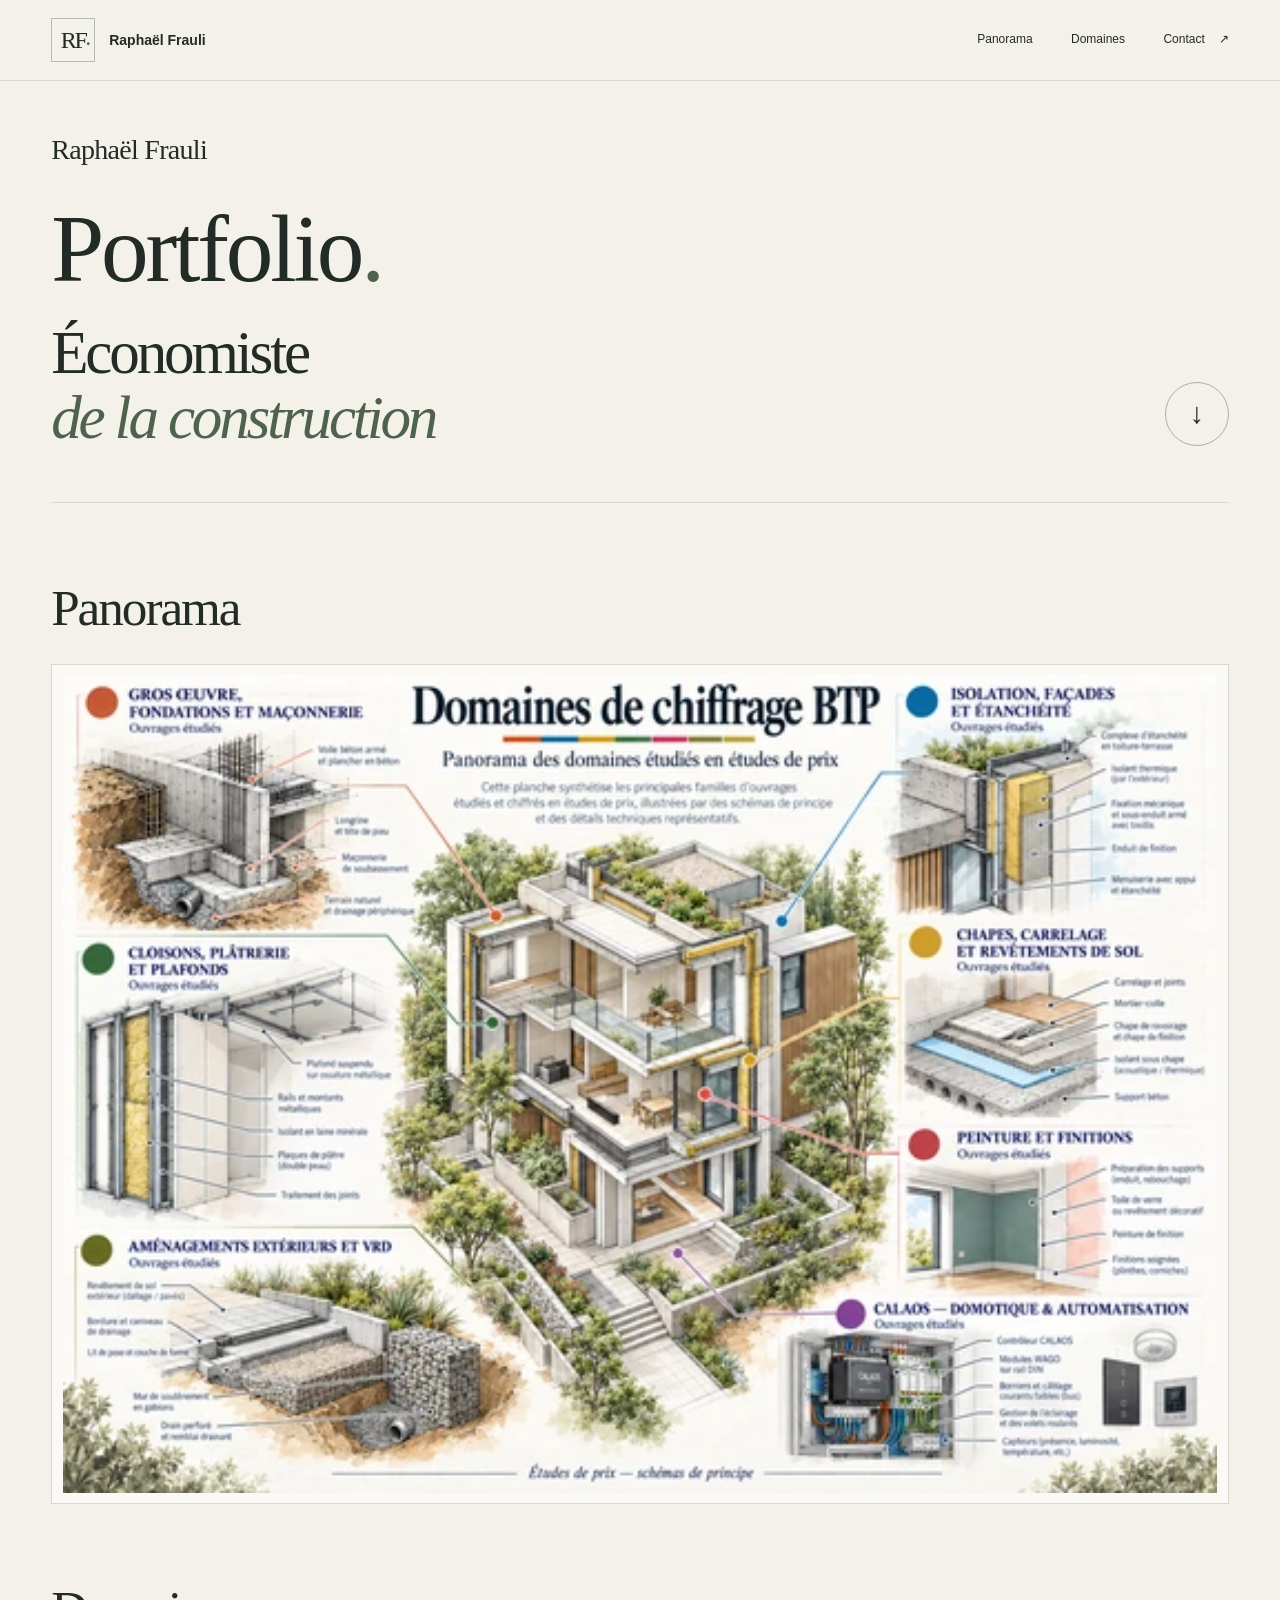
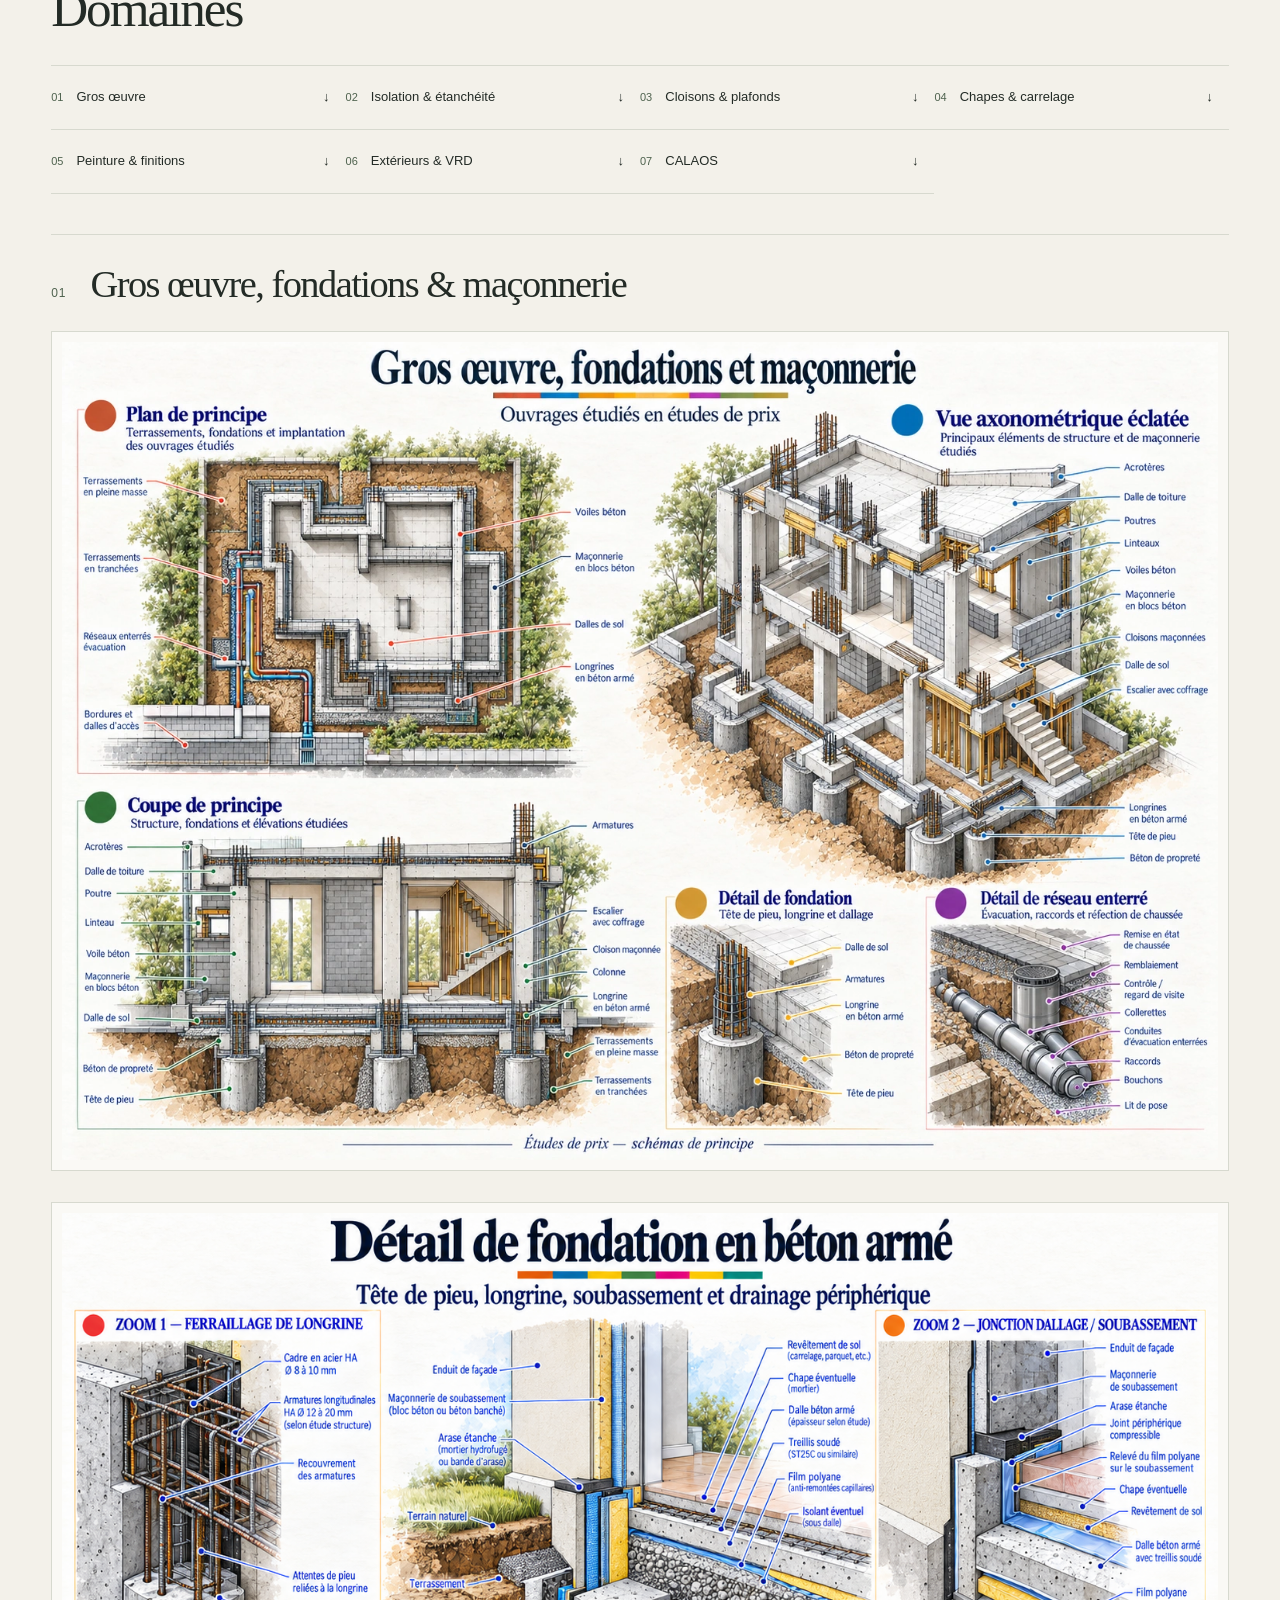
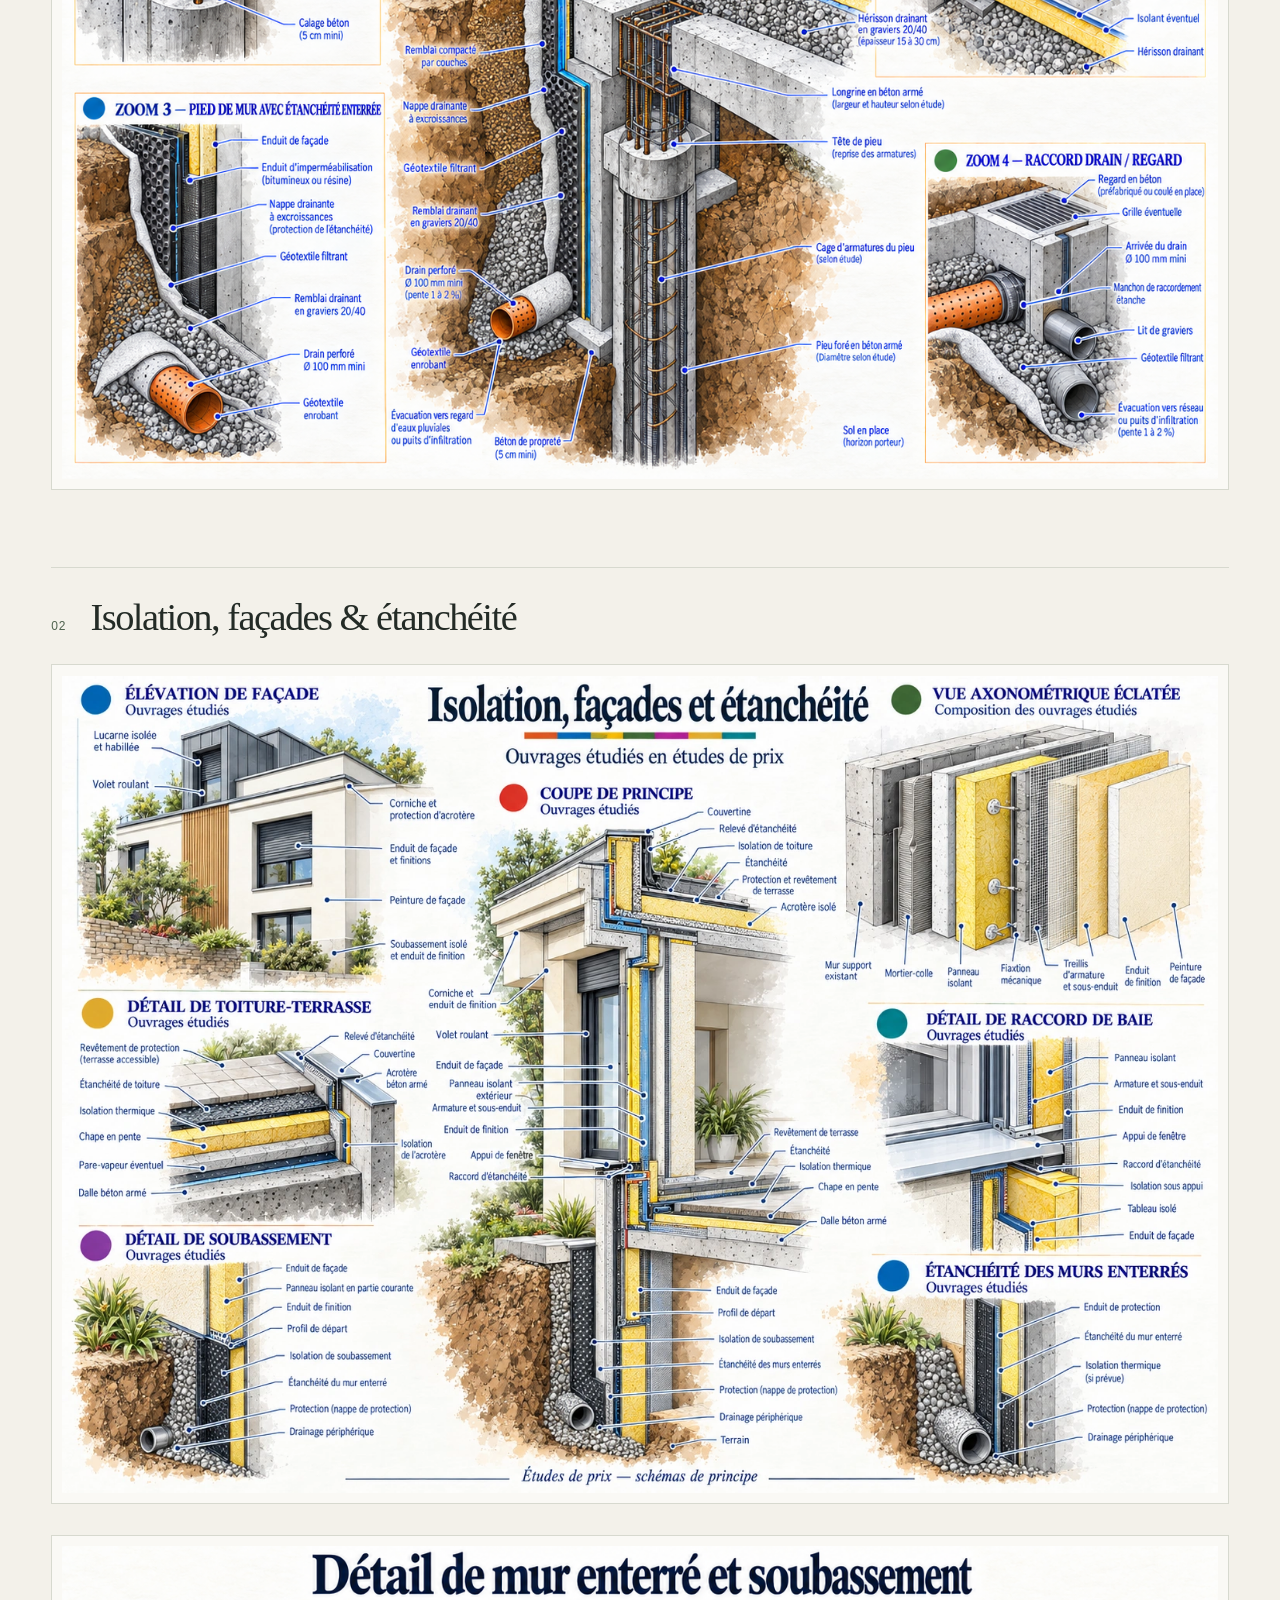
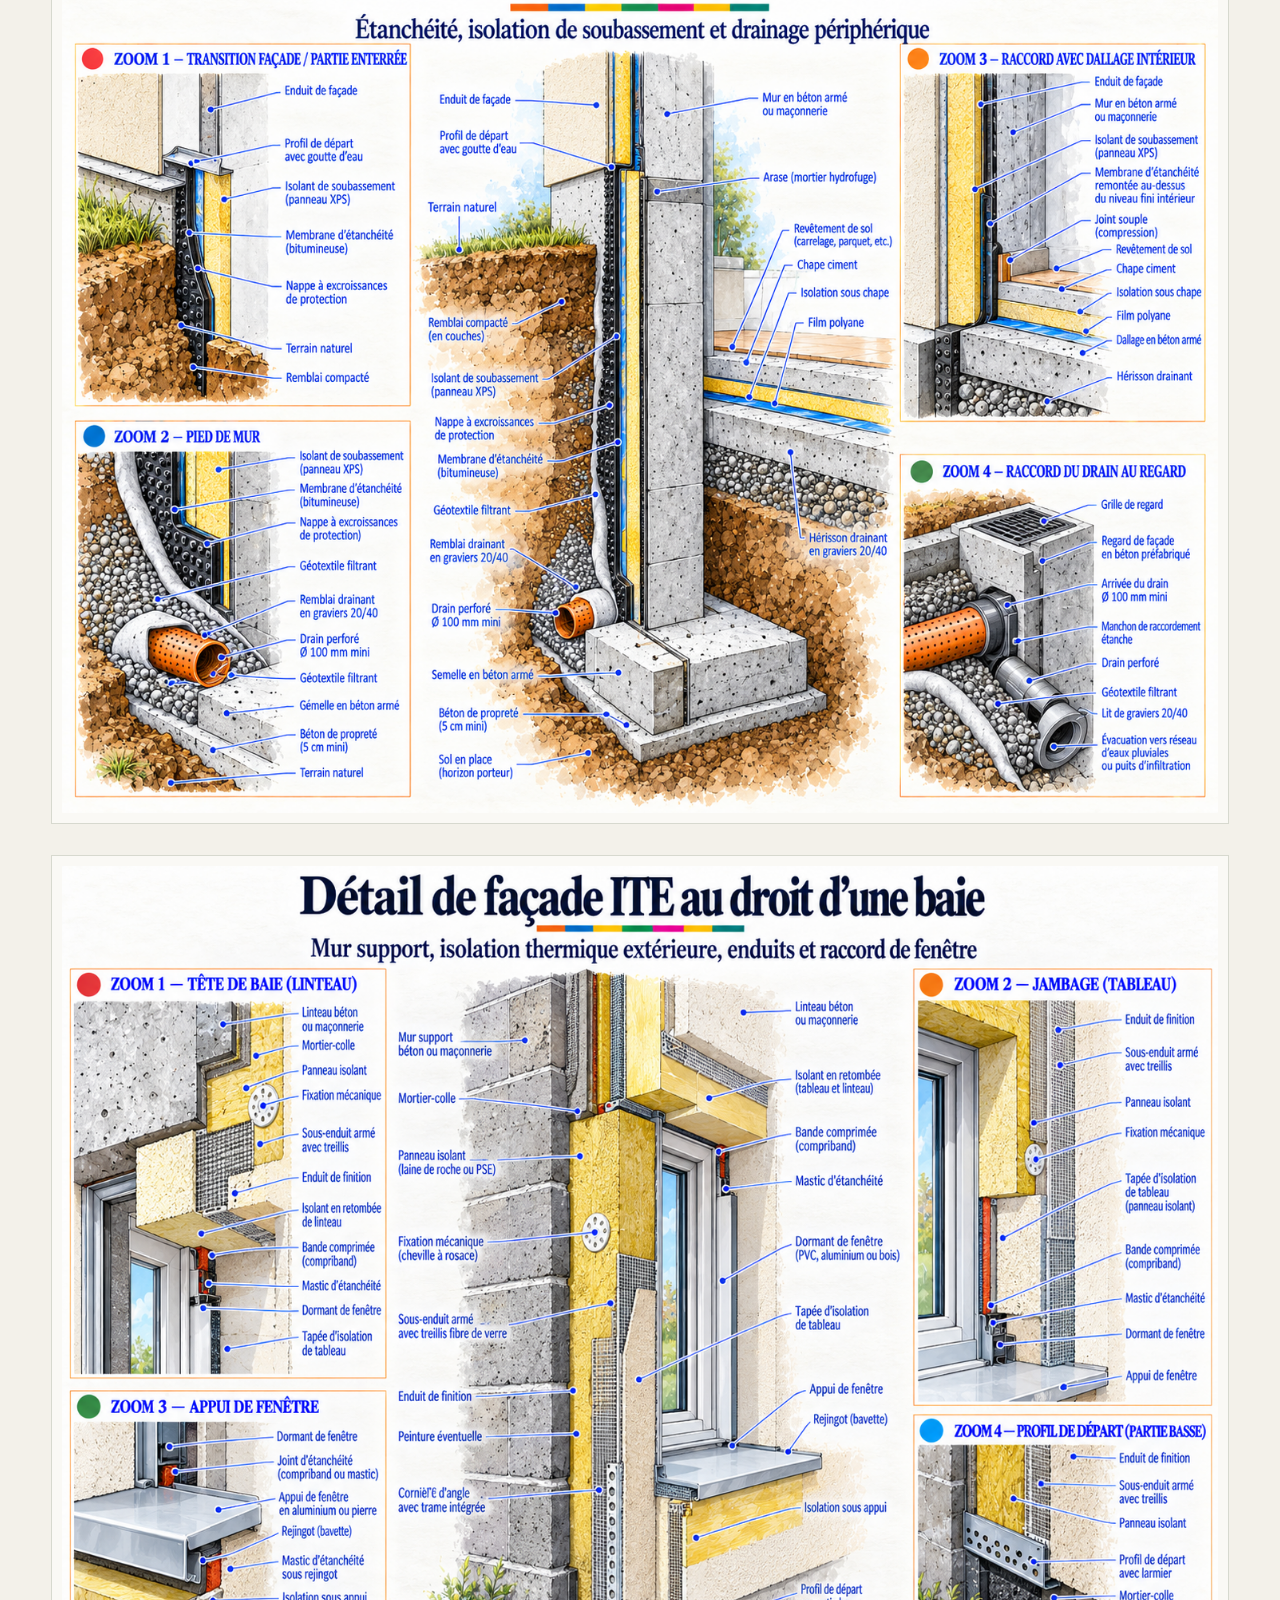
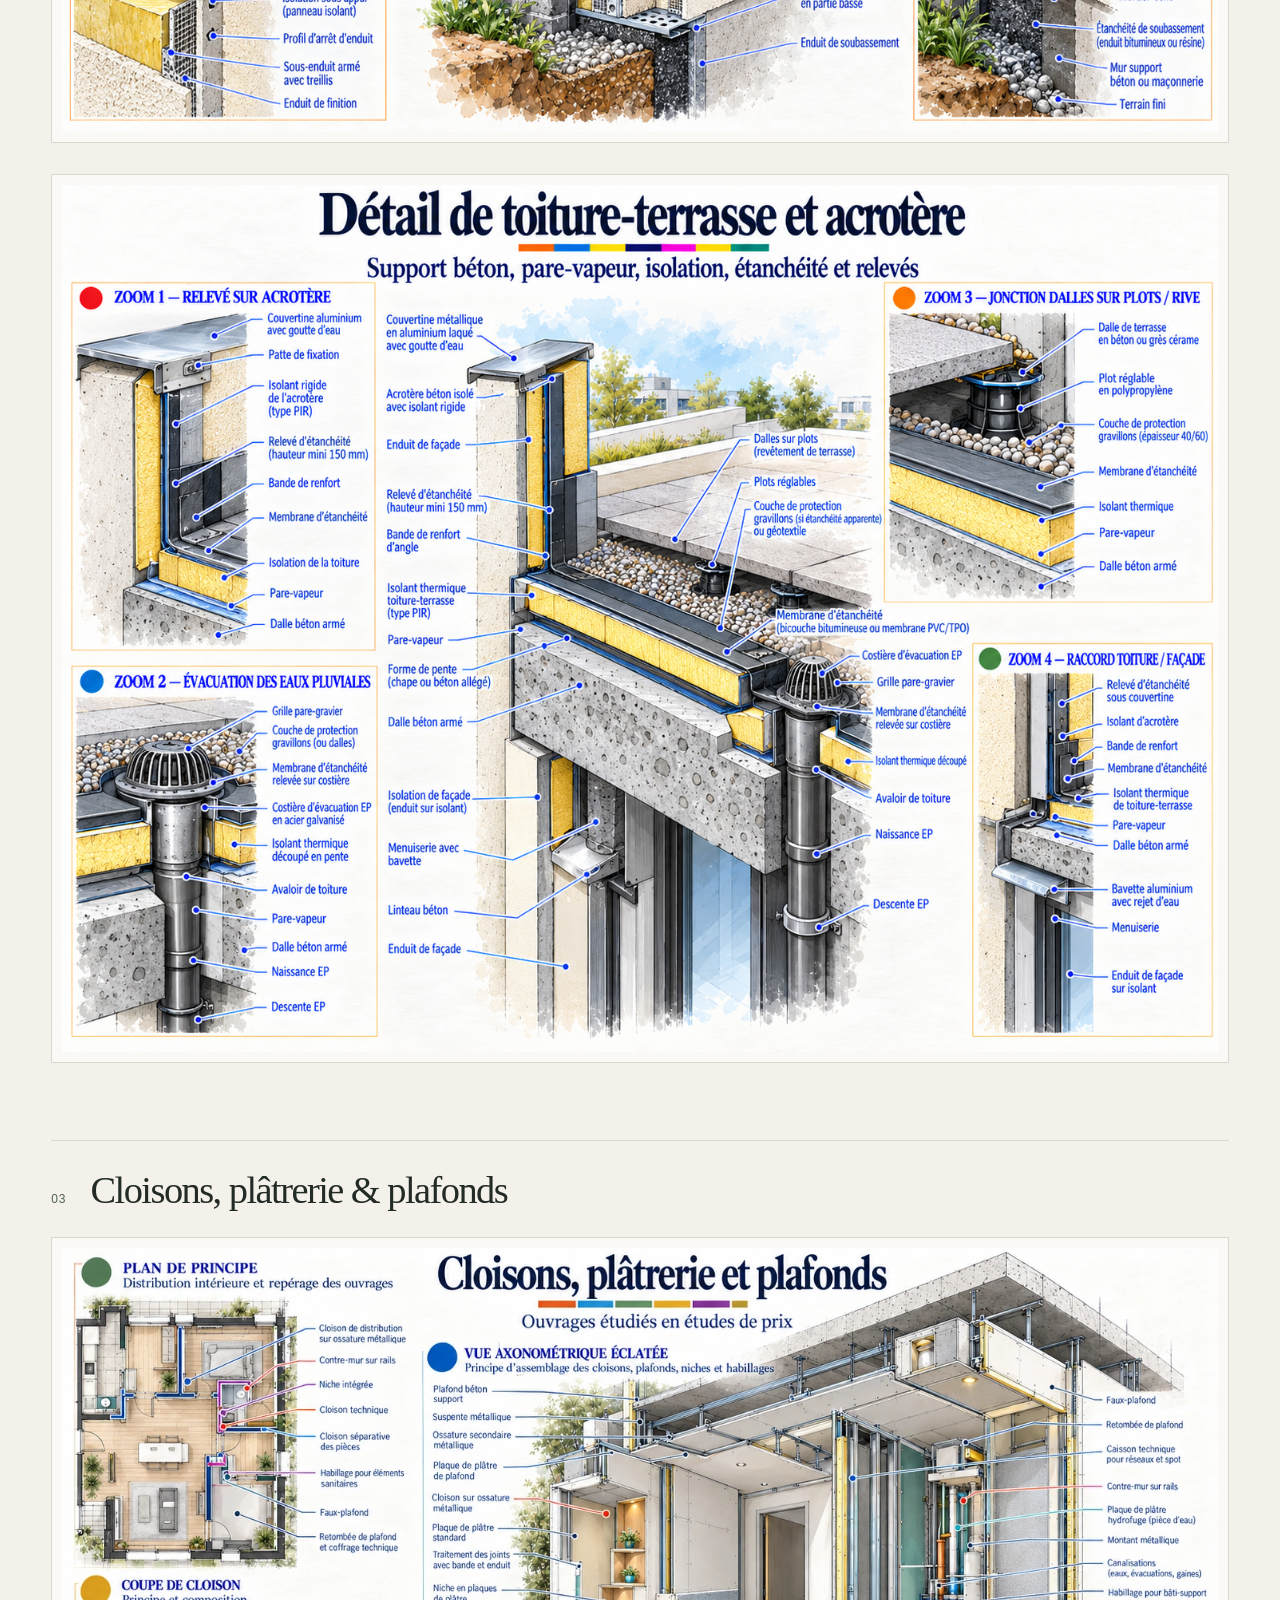
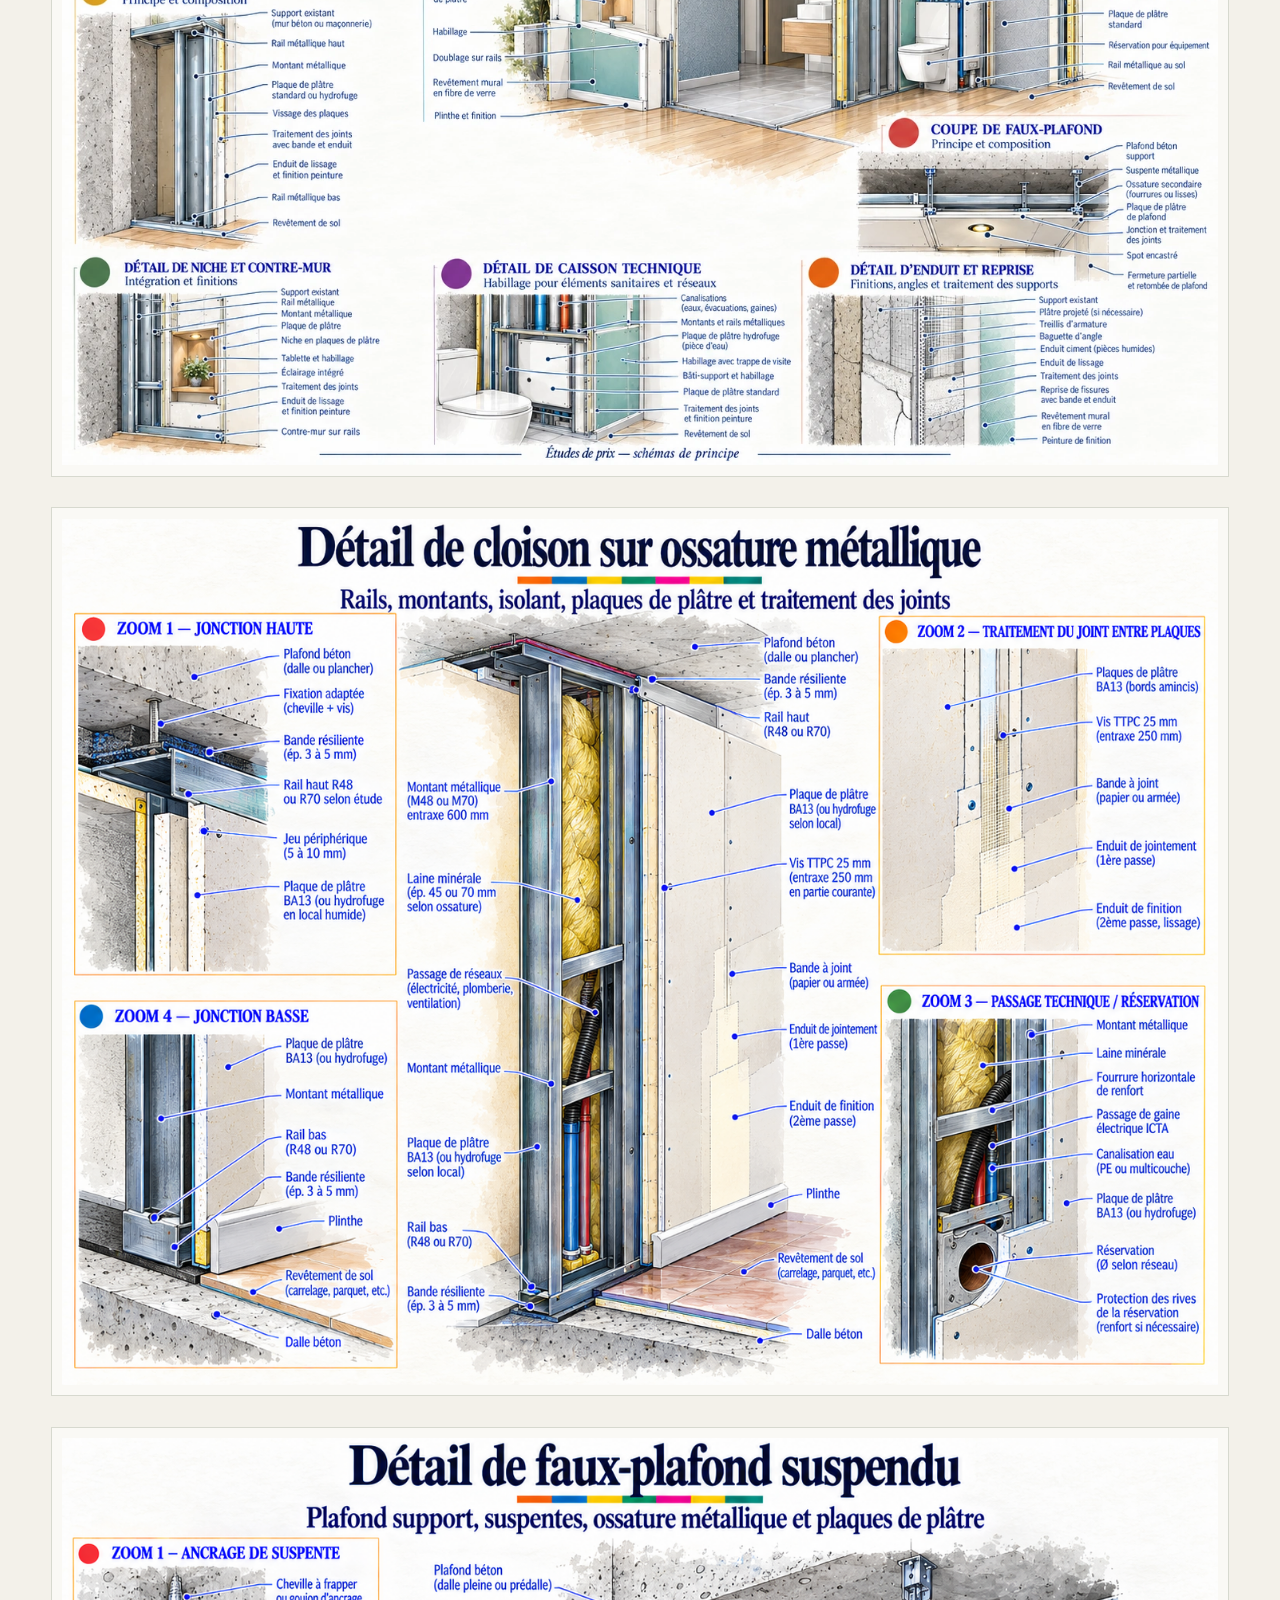
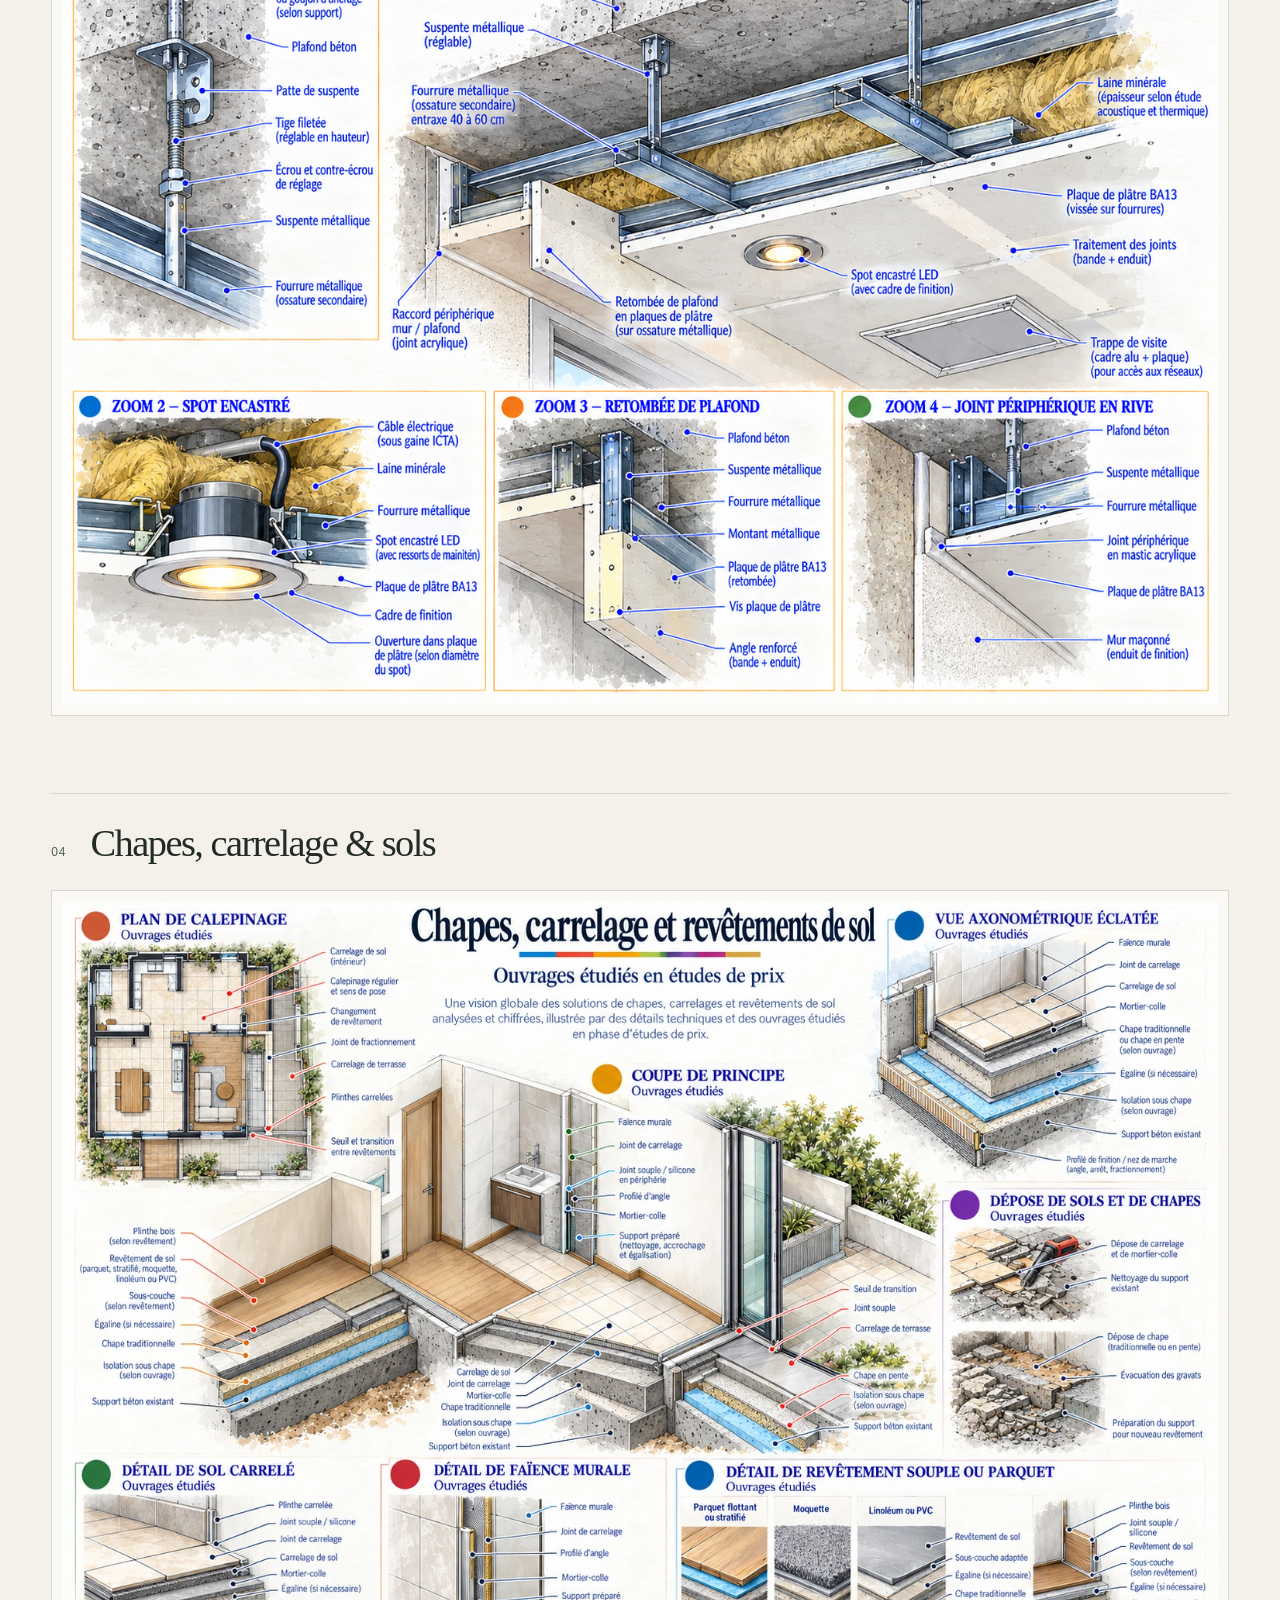
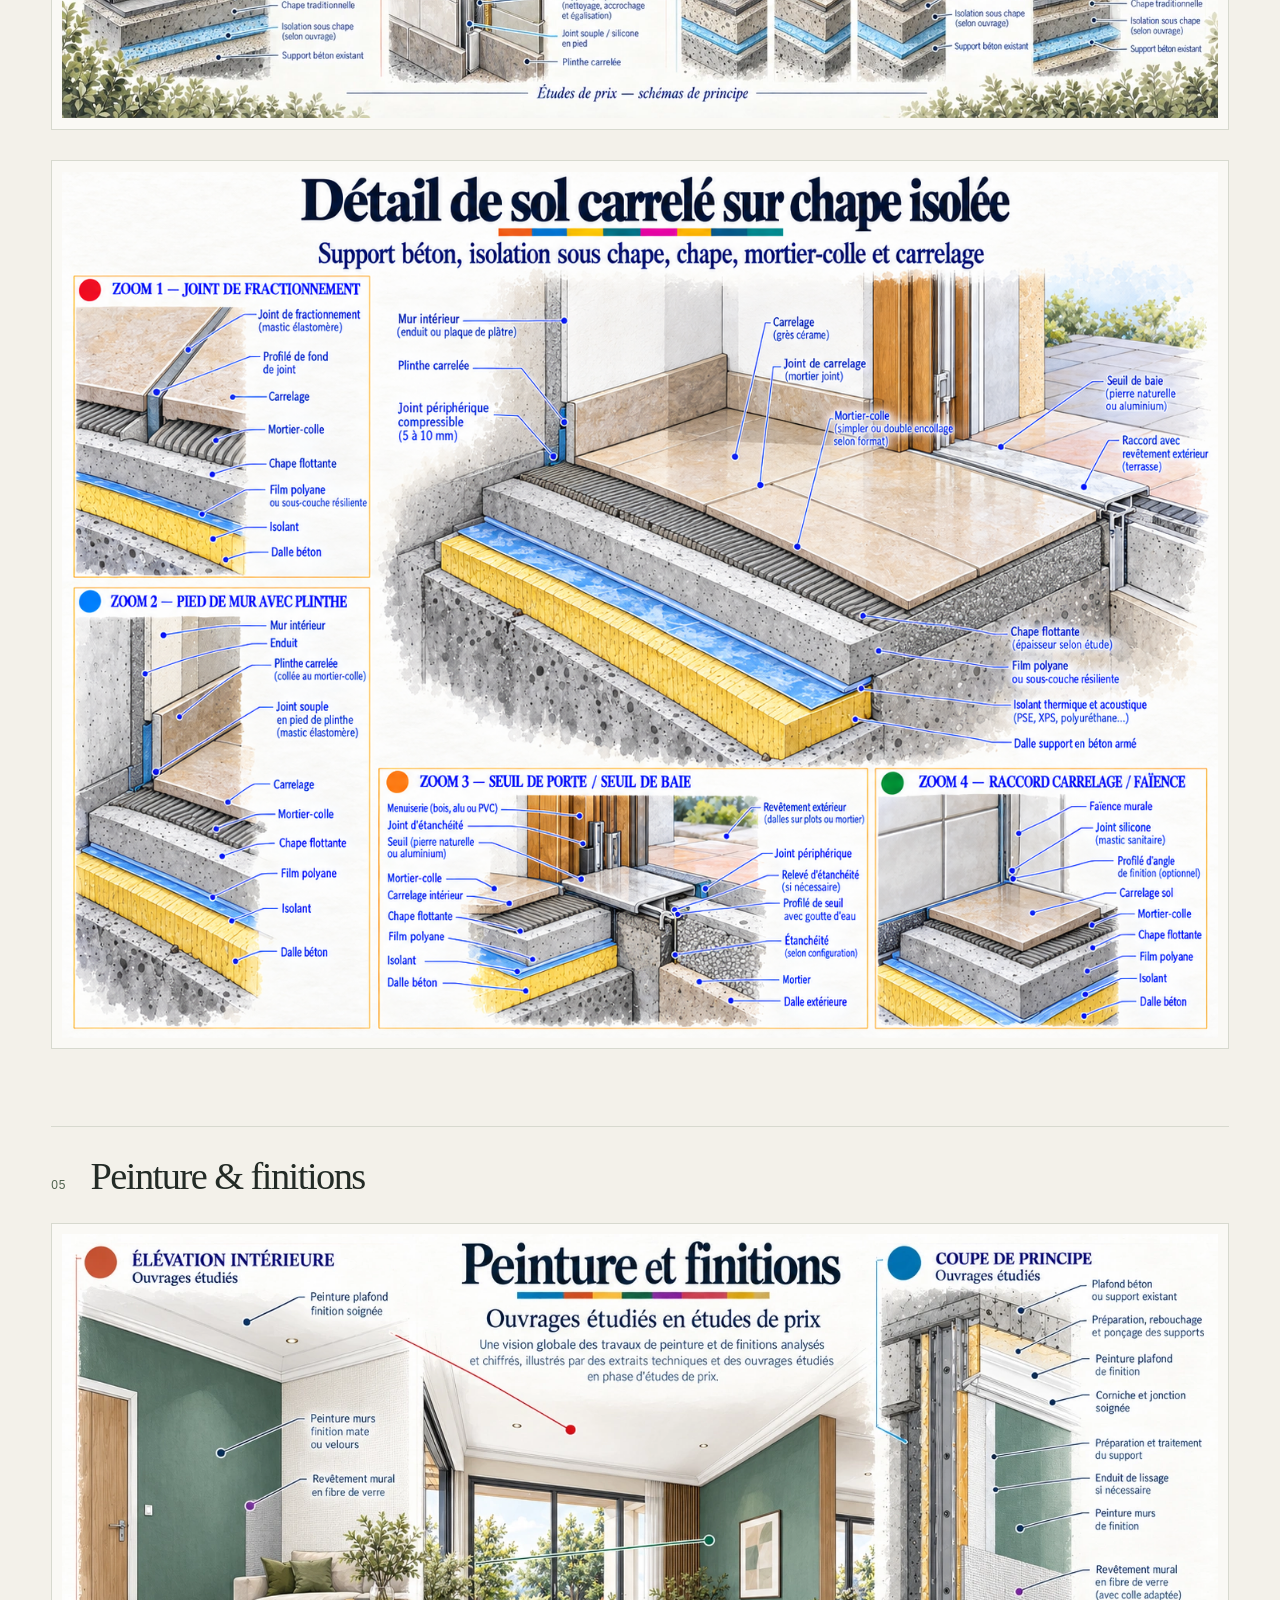
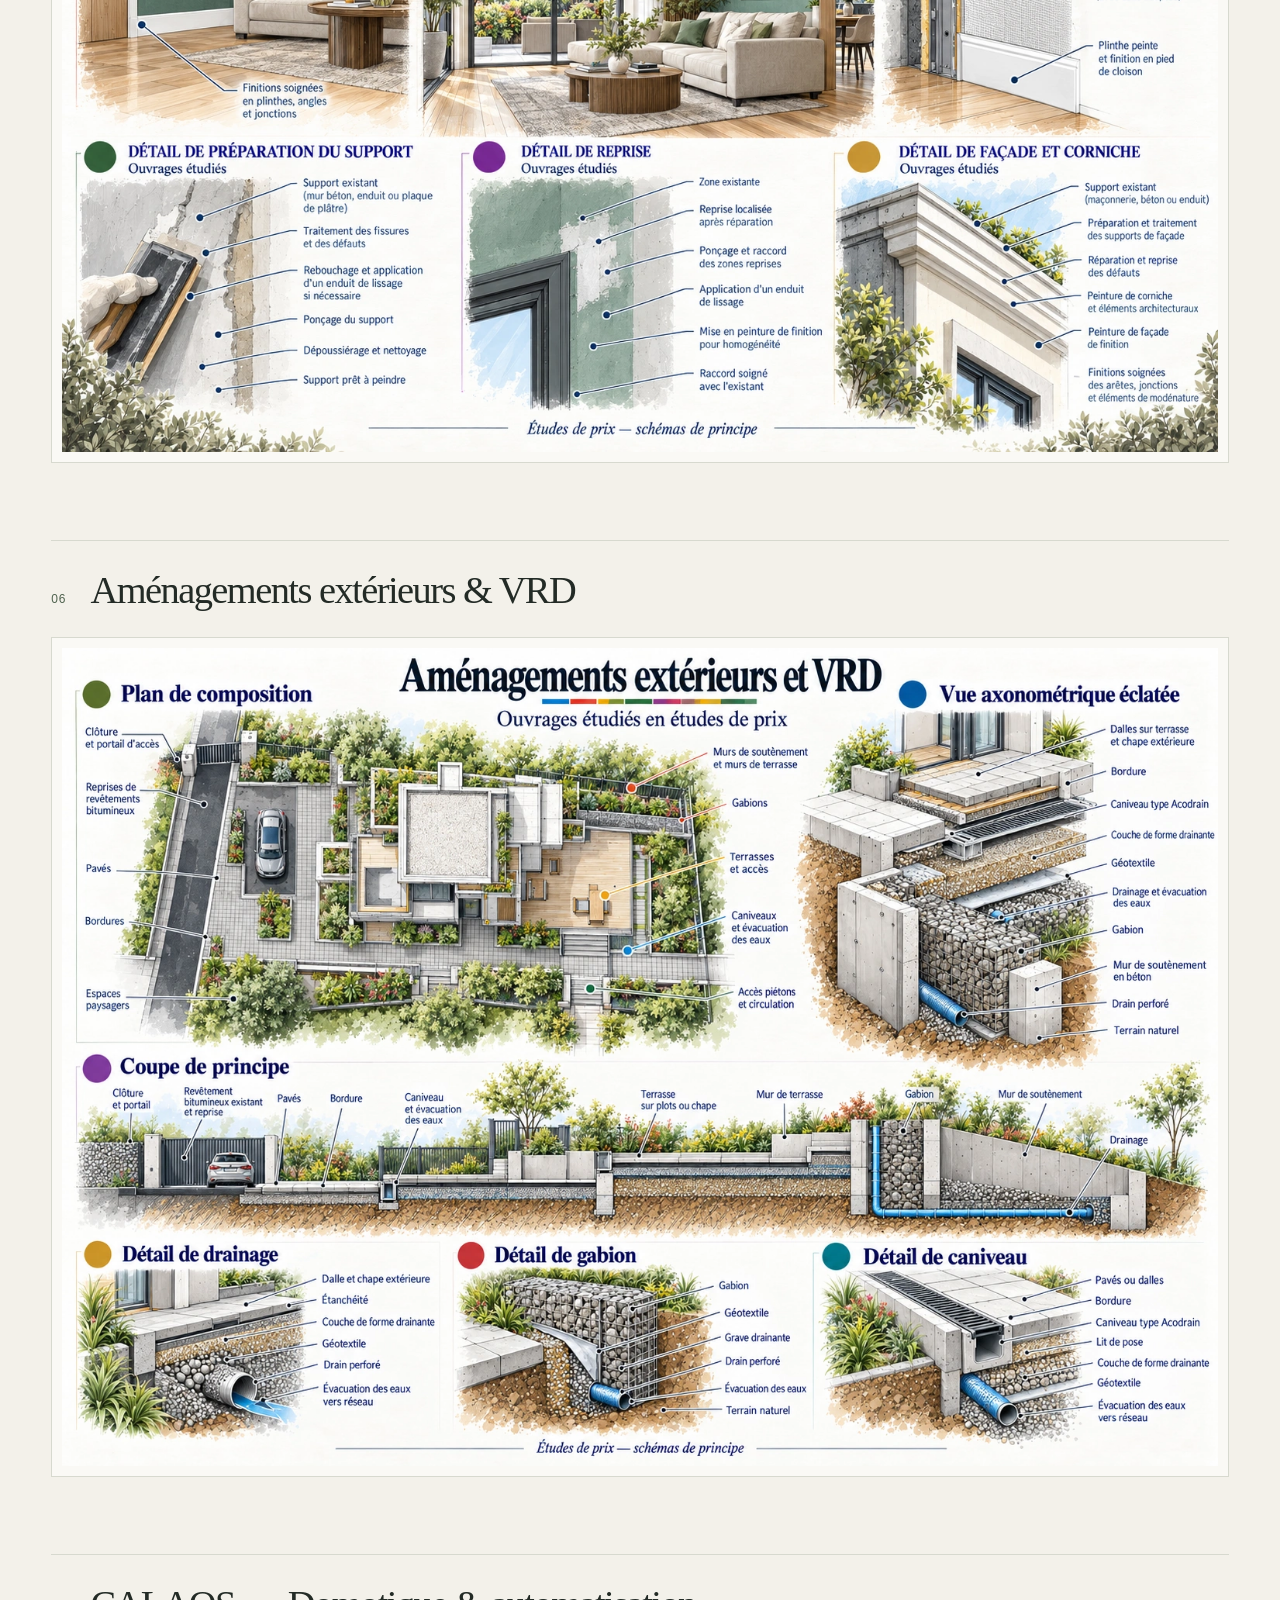
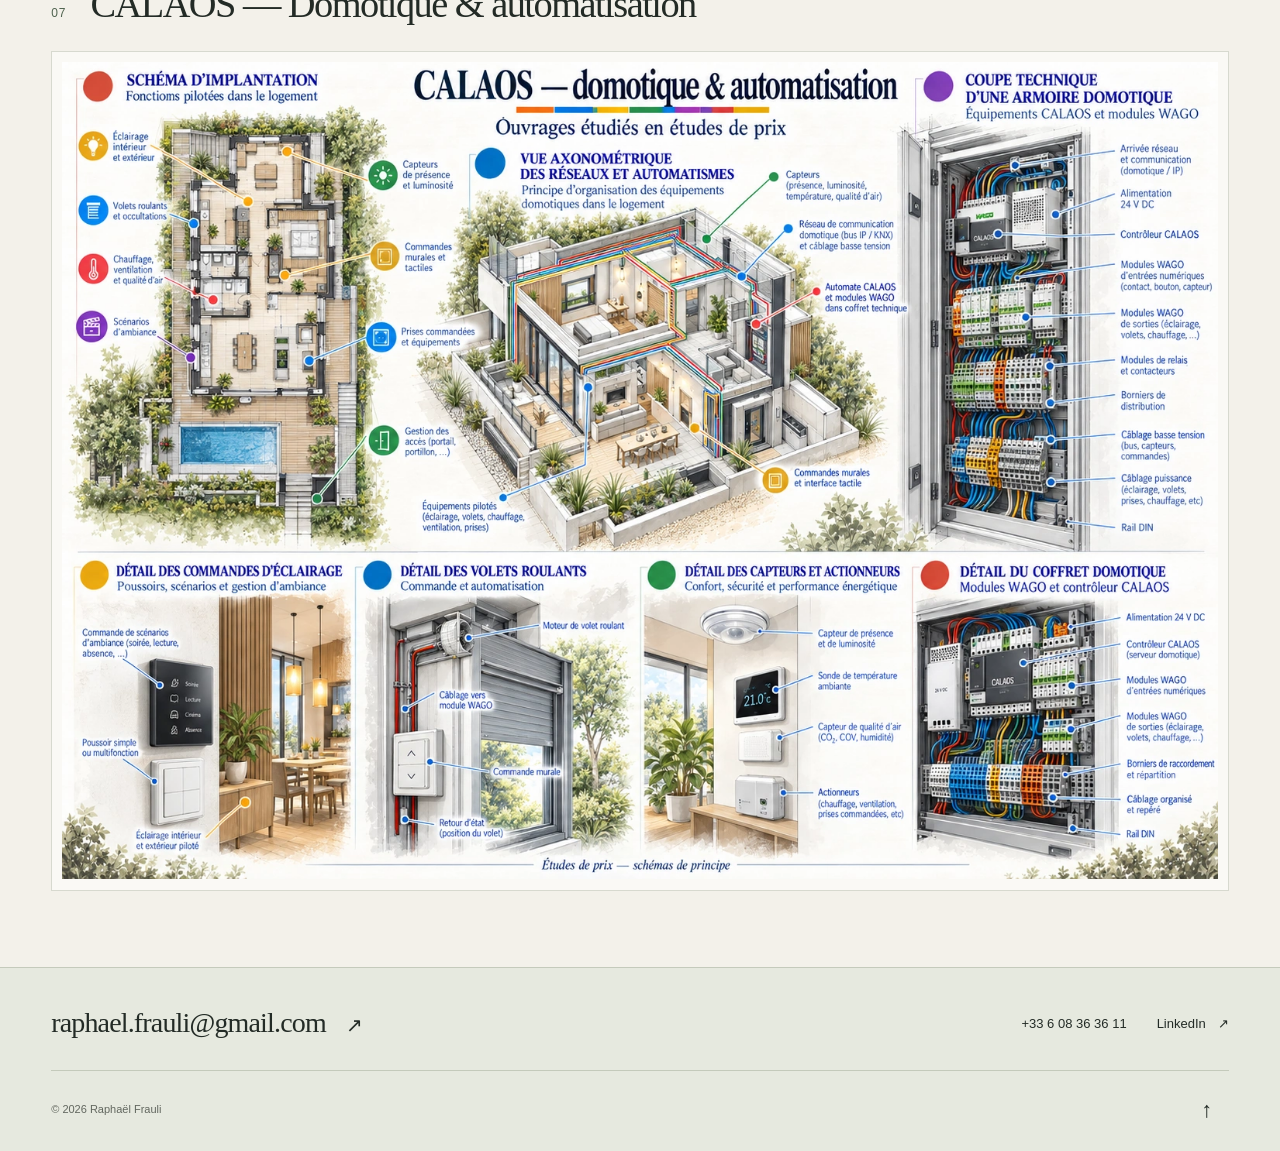
==== commit da0692db: "Group cut boards by category and simplify portfolio layout" ====
--- a/index.html
+++ b/index.html
@@ -5,7 +5,7 @@
   <meta name="viewport" content="width=device-width, initial-scale=1">
   <meta name="theme-color" content="#f3f1ea">
   <title>Raphaël Frauli — Portfolio · Économiste de la construction</title>
-  <meta name="description" content="Portfolio BTP de Raphaël Frauli : études de prix, métrés, chiffrage, second œuvre et analyse technique. Domaines étudiés, coupes techniques et méthode de travail.">
+  <meta name="description" content="Portfolio BTP de Raphaël Frauli : économie de la construction, gros œuvre, enveloppe et second œuvre. Planches et coupes regroupées par domaine.">
   <link rel="canonical" href="https://raphaelfrauli.github.io/">
   <link rel="icon" type="image/png" sizes="32x32" href="assets/favicon-32.png">
   <link rel="apple-touch-icon" sizes="180x180" href="assets/favicon-180.png">
@@ -13,180 +13,137 @@
   <meta property="og:locale" content="fr_FR">
   <meta property="og:url" content="https://raphaelfrauli.github.io/">
   <meta property="og:title" content="Raphaël Frauli — Portfolio · Économiste de la construction">
-  <meta property="og:description" content="Un regard technique sur le bâtiment. Domaines étudiés, métrés, chiffrage et méthodes en études de prix.">
+  <meta property="og:description" content="Portfolio d’économie de la construction. Planches et coupes de bâtiment, regroupées par domaine.">
   <meta property="og:image" content="https://raphaelfrauli.github.io/assets/images/portfolio-og-v2.jpg">
   <meta property="og:image:width" content="1200">
   <meta property="og:image:height" content="849">
   <meta property="og:image:alt" content="Panorama illustré des domaines de chiffrage BTP">
   <meta name="twitter:card" content="summary_large_image">
-  <link rel="stylesheet" href="css/styles.css?v=2">
-  <script src="js/main.js?v=2" defer></script>
+  <link rel="stylesheet" href="css/styles.css?v=3">
+  <script src="js/main.js?v=3" defer></script>
 </head>
 <body>
   <a class="skip-link" href="#contenu">Aller au contenu</a>
   <header class="site-header">
     <div class="container header-inner">
-      <a class="brand" href="#accueil" aria-label="Raphaël Frauli, accueil"><span class="brand-mark" aria-hidden="true">RF<span>.</span></span><span class="brand-name">Raphaël Frauli<span>Études de prix · BTP</span></span></a>
+      <a class="brand" href="#accueil" aria-label="Raphaël Frauli, accueil"><span class="brand-mark" aria-hidden="true">RF<span>.</span></span><span class="brand-name">Raphaël Frauli</span></a>
       <button class="menu-toggle" type="button" aria-expanded="false" aria-controls="navigation" hidden>Menu <span aria-hidden="true">+</span></button>
-      <nav id="navigation" class="navigation" aria-label="Navigation principale">
-        <a href="#domaines">Domaines</a><a href="#details">Détails de coupe</a><a href="#methode">Méthode</a><a href="#parcours">Parcours</a><a class="nav-contact" href="#contact">Contact <span aria-hidden="true">↗</span></a>
-      </nav>
+      <nav id="navigation" class="navigation" aria-label="Navigation principale"><a href="#panorama">Panorama</a><a href="#domaines">Domaines</a><a href="#contact">Contact <span aria-hidden="true">↗</span></a></nav>
     </div>
   </header>
   <main id="contenu">
     <section id="accueil" class="hero container" aria-labelledby="hero-title">
-      <div class="hero-topline"><p class="hero-name">Raphaël Frauli</p><p class="eyebrow hero-location">Bâtiment & construction</p></div>
-      <div class="hero-grid">
-        <h1 id="hero-title"><span class="hero-portfolio">Portfolio<span class="title-dot">.</span></span><span class="hero-profession">Économiste<br><em>de la construction</em></span></h1>
-        <div class="hero-aside"><span class="technical-mark" aria-hidden="true"><span></span></span><p class="hero-note">Du plan<br>au prix.</p><p>Comprendre les ouvrages,<br>décomposer les prestations,<br>construire le chiffrage.</p><a class="text-link" href="#details">Explorer les coupes <span aria-hidden="true">↓</span></a></div>
-      </div>
-      <div class="hero-bottom"><p>Une sélection de domaines étudiés et de méthodes de chiffrage rencontrés au cours de mon parcours en bureau d’études et études de prix.</p><ul class="hero-disciplines" aria-label="Domaines de travail"><li>Métrés</li><li>Chiffrage</li><li>Second œuvre</li><li>Analyse technique</li></ul></div>
+      <p class="hero-name">Raphaël Frauli</p>
+      <div class="hero-heading"><h1 id="hero-title"><span class="hero-portfolio">Portfolio<span class="title-dot">.</span></span><span class="hero-profession">Économiste<br><em>de la construction</em></span></h1><a class="hero-arrow" href="#domaines"><span class="sr-only">Explorer les domaines</span><span aria-hidden="true">↓</span></a></div>
     </section>
     <section id="panorama" class="section panorama container" aria-labelledby="panorama-title">
-      <div class="section-label"><span class="eyebrow">01 / Panorama</span><span class="eyebrow">Les domaines de chiffrage BTP</span></div>
-      <div class="section-heading"><h2 id="panorama-title">Une vue d’ensemble.</h2><p>Une lecture des principaux lots, de la structure aux finitions. Ces illustrations situent les domaines étudiés ; les vues rapprochées sont présentées dans le carnet de coupes.</p></div>
-      <figure class="panorama-figure">
+      <div class="section-heading"><h2 id="panorama-title">Panorama</h2></div>
+      <figure class="board-frame panorama-figure">
         <a class="board-link" data-board href="assets/images/domaines-chiffrage-btp-v2.webp" data-title="Domaines de chiffrage BTP" aria-label="Voir en grand la planche Domaines de chiffrage BTP">
-          <img src="assets/images/domaines-chiffrage-btp-v2.webp" srcset="assets/images/domaines-chiffrage-btp-v2-520.webp 520w, assets/images/domaines-chiffrage-btp-v2-900.webp 900w, assets/images/domaines-chiffrage-btp-v2.webp 1491w" sizes="(max-width: 767px) calc(100vw - 40px), (max-width: 1399px) calc(100vw - 112px), 1288px" width="1491" height="1055" alt="Panorama de chiffrage : structure, enveloppe, second œuvre et aménagements extérieurs, autour d’une coupe axonométrique de bâtiment." loading="lazy" decoding="async">
+          <img src="assets/images/domaines-chiffrage-btp-v2.webp" srcset="assets/images/domaines-chiffrage-btp-v2-520.webp 520w, assets/images/domaines-chiffrage-btp-v2-900.webp 900w, assets/images/domaines-chiffrage-btp-v2.webp 1491w" sizes="(max-width: 500px) calc(100vw - 40px), (max-width: 1399px) 92vw, 1288px" width="1491" height="1055" alt="Panorama de chiffrage : structure, enveloppe, second œuvre et aménagements extérieurs, autour d’une coupe axonométrique de bâtiment." loading="lazy" decoding="async">
 
         </a>
-        <figcaption><span>Domaines étudiés & chiffrés · Schémas de principe</span><a class="text-link" data-board href="assets/images/domaines-chiffrage-btp-v2.webp" data-title="Domaines de chiffrage BTP">Voir la planche <span aria-hidden="true">↗</span></a></figcaption>
       </figure>
     </section>
     <section id="domaines" class="section domains container" aria-labelledby="domaines-title">
-      <div class="section-label"><span class="eyebrow">02 / Domaines étudiés</span><span class="eyebrow">De la structure aux finitions</span></div>
-      <div class="section-heading"><h2 id="domaines-title">Les domaines,<br><em>en images.</em></h2><p>Six familles de travaux et une étude d’automatismes. Choisissez un domaine pour accéder directement à sa planche, puis ouvrez-la en grand.</p></div>
+      <div class="section-heading"><h2 id="domaines-title">Domaines</h2></div>
       <nav class="domain-index" aria-label="Sommaire des domaines">
-        <a href="#gros-oeuvre"><span>01</span> Gros œuvre <span aria-hidden="true">↓</span></a>
-        <a href="#enveloppe"><span>02</span> Isolation & étanchéité <span aria-hidden="true">↓</span></a>
-        <a href="#cloisons"><span>03</span> Cloisons & plafonds <span aria-hidden="true">↓</span></a>
-        <a href="#sols"><span>04</span> Chapes & sols <span aria-hidden="true">↓</span></a>
-        <a href="#peinture"><span>05</span> Peinture & finitions <span aria-hidden="true">↓</span></a>
-        <a href="#exterieurs"><span>06</span> Extérieurs & VRD <span aria-hidden="true">↓</span></a>
-        <a href="#calaos"><span>07</span> CALAOS <span aria-hidden="true">↓</span></a>
-        <a class="index-detail" href="#details"><span>↗</span> Carnet de détails <span aria-hidden="true">↓</span></a>
+        <a href="#gros-oeuvre"><span aria-hidden="true">01</span>Gros œuvre<span aria-hidden="true">↓</span></a>
+        <a href="#enveloppe"><span aria-hidden="true">02</span>Isolation &amp; étanchéité<span aria-hidden="true">↓</span></a>
+        <a href="#cloisons"><span aria-hidden="true">03</span>Cloisons &amp; plafonds<span aria-hidden="true">↓</span></a>
+        <a href="#sols"><span aria-hidden="true">04</span>Chapes &amp; carrelage<span aria-hidden="true">↓</span></a>
+        <a href="#peinture"><span aria-hidden="true">05</span>Peinture &amp; finitions<span aria-hidden="true">↓</span></a>
+        <a href="#exterieurs"><span aria-hidden="true">06</span>Extérieurs &amp; VRD<span aria-hidden="true">↓</span></a>
+        <a href="#calaos"><span aria-hidden="true">07</span>CALAOS<span aria-hidden="true">↓</span></a>
       </nav>
-      <div class="domain-list">
-        <article class="domain-row" id="gros-oeuvre">
-          <a class="board-link" data-board href="assets/images/gros-oeuvre-fondations-maconnerie-v2.webp" data-title="Gros œuvre, fondations & maçonnerie" aria-label="Voir en grand la planche Gros œuvre, fondations et maçonnerie"><img src="assets/images/gros-oeuvre-fondations-maconnerie-v2-900.webp" srcset="assets/images/gros-oeuvre-fondations-maconnerie-v2-520.webp 520w, assets/images/gros-oeuvre-fondations-maconnerie-v2-900.webp 900w, assets/images/gros-oeuvre-fondations-maconnerie-v2.webp 1491w" sizes="(max-width: 767px) calc(100vw - 40px), (max-width: 1399px) 62vw, 840px" width="1491" height="1055" alt="Vue d’ensemble illustrée du gros œuvre : fondations, maçonnerie, béton armé, murs et poteaux." loading="lazy" decoding="async"></a>
-          <div class="domain-copy"><div class="domain-meta"><span class="eyebrow">Études de prix</span><span>01</span></div><h3>Gros œuvre, <br>fondations <br><em>& maçonnerie</em></h3><p>Terrassements, fondations, béton armé, maçonnerie et réseaux enterrés étudiés dans le cadre de dossiers de chiffrage.</p><a class="text-link" data-board href="assets/images/gros-oeuvre-fondations-maconnerie-v2.webp" data-title="Gros œuvre, fondations & maçonnerie">Voir la planche <span aria-hidden="true">↗</span></a><p class="related-cuts">Coupes : <a href="#detail-fondation">Fondation</a></p></div>
+      <div id="details" class="domain-list">
+        <article class="domain-category" id="gros-oeuvre" aria-labelledby="gros-oeuvre-title">
+          <div class="category-heading"><span class="category-number" aria-hidden="true">01</span><h3 id="gros-oeuvre-title">Gros œuvre, fondations &amp; maçonnerie</h3></div>
+          <div class="category-boards">
+            <figure class="board-frame overview-figure">
+              <a class="board-link" data-board href="assets/images/gros-oeuvre-fondations-maconnerie-v2.webp" data-title="Gros œuvre, fondations & maçonnerie" aria-label="Voir en grand la planche Gros œuvre, fondations et maçonnerie"><img src="assets/images/gros-oeuvre-fondations-maconnerie-v2-900.webp" srcset="assets/images/gros-oeuvre-fondations-maconnerie-v2-520.webp 520w, assets/images/gros-oeuvre-fondations-maconnerie-v2-900.webp 900w, assets/images/gros-oeuvre-fondations-maconnerie-v2.webp 1491w" sizes="(max-width: 500px) calc(100vw - 40px), (max-width: 1399px) 92vw, 1288px" width="1491" height="1055" alt="Vue d’ensemble illustrée du gros œuvre : fondations, maçonnerie, béton armé, murs et poteaux." loading="lazy" decoding="async"></a>
+            </figure>
+            <figure class="board-frame detail-sheet" id="detail-fondation">
+              <a class="board-link detail-board" data-board href="assets/details/fondation-beton-arme.webp" data-title="Fondation en béton armé" aria-label="Voir en grand la coupe : Fondation en béton armé"><img src="assets/details/fondation-beton-arme-900.webp" srcset="assets/details/fondation-beton-arme-520.webp 520w, assets/details/fondation-beton-arme-900.webp 900w, assets/details/fondation-beton-arme.webp 1448w" sizes="(max-width: 500px) calc(100vw - 40px), (max-width: 1399px) 92vw, 1288px" width="1448" height="1086" alt="Vue de fondation en béton armé avec tête de pieu, longrine ferraillée, mur de soubassement et drainage, accompagnée de quatre détails agrandis." loading="lazy" decoding="async"></a>
+            </figure>
+          </div>
         </article>
-        <article class="domain-row" id="enveloppe">
-          <a class="board-link" data-board href="assets/images/isolation-facades-etancheite-v2.webp" data-title="Isolation, façades & étanchéité" aria-label="Voir en grand la planche Isolation, façades et étanchéité"><img src="assets/images/isolation-facades-etancheite-v2-900.webp" srcset="assets/images/isolation-facades-etancheite-v2-520.webp 520w, assets/images/isolation-facades-etancheite-v2-900.webp 900w, assets/images/isolation-facades-etancheite-v2.webp 1491w" sizes="(max-width: 767px) calc(100vw - 40px), (max-width: 1399px) 62vw, 840px" width="1491" height="1055" alt="Schémas de principe de l’enveloppe : isolation, façade, toiture-terrasse, raccord de baie et murs enterrés." loading="lazy" decoding="async"></a>
-          <div class="domain-copy"><div class="domain-meta"><span class="eyebrow">Enveloppe du bâtiment</span><span>02</span></div><h3>Isolation, <br>façades <br><em>& étanchéité</em></h3><p>Isolation extérieure, façades, soubassements, raccords, terrasses et étanchéité étudiés en phase de prix.</p><a class="text-link" data-board href="assets/images/isolation-facades-etancheite-v2.webp" data-title="Isolation, façades & étanchéité">Voir la planche <span aria-hidden="true">↗</span></a><p class="related-cuts">Coupes : <a href="#detail-mur">Mur enterré</a> · <a href="#detail-facade">Façade ITE</a> · <a href="#detail-toiture">Toiture-terrasse</a></p></div>
+        <article class="domain-category" id="enveloppe" aria-labelledby="enveloppe-title">
+          <div class="category-heading"><span class="category-number" aria-hidden="true">02</span><h3 id="enveloppe-title">Isolation, façades &amp; étanchéité</h3></div>
+          <div class="category-boards">
+            <figure class="board-frame overview-figure">
+              <a class="board-link" data-board href="assets/images/isolation-facades-etancheite-v2.webp" data-title="Isolation, façades & étanchéité" aria-label="Voir en grand la planche Isolation, façades et étanchéité"><img src="assets/images/isolation-facades-etancheite-v2-900.webp" srcset="assets/images/isolation-facades-etancheite-v2-520.webp 520w, assets/images/isolation-facades-etancheite-v2-900.webp 900w, assets/images/isolation-facades-etancheite-v2.webp 1491w" sizes="(max-width: 500px) calc(100vw - 40px), (max-width: 1399px) 92vw, 1288px" width="1491" height="1055" alt="Schémas de principe de l’enveloppe : isolation, façade, toiture-terrasse, raccord de baie et murs enterrés." loading="lazy" decoding="async"></a>
+            </figure>
+            <figure class="board-frame detail-sheet" id="detail-mur">
+              <a class="board-link detail-board" data-board href="assets/details/mur-enterre-soubassement.webp" data-title="Mur enterré &amp; soubassement" aria-label="Voir en grand la coupe : Mur enterré &amp; soubassement"><img src="assets/details/mur-enterre-soubassement-900.webp" srcset="assets/details/mur-enterre-soubassement-520.webp 520w, assets/details/mur-enterre-soubassement-900.webp 900w, assets/details/mur-enterre-soubassement.webp 1448w" sizes="(max-width: 500px) calc(100vw - 40px), (max-width: 1399px) 92vw, 1288px" width="1448" height="1086" alt="Coupe illustrée de mur enterré avec isolant de soubassement, membrane, nappe à excroissances, semelle et drain, avec quatre agrandissements." loading="lazy" decoding="async"></a>
+            </figure>
+            <figure class="board-frame detail-sheet" id="detail-facade">
+              <a class="board-link detail-board" data-board href="assets/details/facade-ite-baie.webp" data-title="Façade ITE au droit d’une baie" aria-label="Voir en grand la coupe : Façade ITE au droit d’une baie"><img src="assets/details/facade-ite-baie-900.webp" srcset="assets/details/facade-ite-baie-520.webp 520w, assets/details/facade-ite-baie-900.webp 900w, assets/details/facade-ite-baie.webp 1448w" sizes="(max-width: 500px) calc(100vw - 40px), (max-width: 1399px) 92vw, 1288px" width="1448" height="1086" alt="Détail de façade avec isolation thermique extérieure autour d’une fenêtre, fixation à rosace, enduits, appui et quatre vues agrandies." loading="lazy" decoding="async"></a>
+            </figure>
+            <figure class="board-frame detail-sheet" id="detail-toiture">
+              <a class="board-link detail-board" data-board href="assets/details/toiture-terrasse-acrotere.webp" data-title="Toiture-terrasse &amp; acrotère" aria-label="Voir en grand la coupe : Toiture-terrasse &amp; acrotère"><img src="assets/details/toiture-terrasse-acrotere-900.webp" srcset="assets/details/toiture-terrasse-acrotere-520.webp 520w, assets/details/toiture-terrasse-acrotere-900.webp 900w, assets/details/toiture-terrasse-acrotere.webp 1448w" sizes="(max-width: 500px) calc(100vw - 40px), (max-width: 1399px) 92vw, 1288px" width="1448" height="1086" alt="Coupe de toiture-terrasse avec acrotère isolé, couvertine, membrane, dalles sur plots et évacuation, accompagnée de quatre détails." loading="lazy" decoding="async"></a>
+            </figure>
+          </div>
         </article>
-        <article class="domain-row" id="cloisons">
-          <a class="board-link" data-board href="assets/images/cloisons-platrerie-plafonds-v2.webp" data-title="Cloisons, plâtrerie & plafonds" aria-label="Voir en grand la planche Cloisons, plâtrerie et plafonds"><img src="assets/images/cloisons-platrerie-plafonds-v2-900.webp" srcset="assets/images/cloisons-platrerie-plafonds-v2-520.webp 520w, assets/images/cloisons-platrerie-plafonds-v2-900.webp 900w, assets/images/cloisons-platrerie-plafonds-v2.webp 1491w" sizes="(max-width: 767px) calc(100vw - 40px), (max-width: 1399px) 62vw, 840px" width="1491" height="1055" alt="Schémas de principe du second œuvre : cloisons, doublages, plafond suspendu, niche et habillage." loading="lazy" decoding="async"></a>
-          <div class="domain-copy"><div class="domain-meta"><span class="eyebrow">Second œuvre</span><span>03</span></div><h3>Cloisons, <br>plâtrerie <br><em>& plafonds</em></h3><p>Cloisons, doublages, faux plafonds, niches, habillages et travaux de finition associés.</p><a class="text-link" data-board href="assets/images/cloisons-platrerie-plafonds-v2.webp" data-title="Cloisons, plâtrerie & plafonds">Voir la planche <span aria-hidden="true">↗</span></a><p class="related-cuts">Coupes : <a href="#detail-cloison">Cloison</a> · <a href="#detail-plafond">Faux-plafond</a></p></div>
+        <article class="domain-category" id="cloisons" aria-labelledby="cloisons-title">
+          <div class="category-heading"><span class="category-number" aria-hidden="true">03</span><h3 id="cloisons-title">Cloisons, plâtrerie &amp; plafonds</h3></div>
+          <div class="category-boards">
+            <figure class="board-frame overview-figure">
+              <a class="board-link" data-board href="assets/images/cloisons-platrerie-plafonds-v2.webp" data-title="Cloisons, plâtrerie & plafonds" aria-label="Voir en grand la planche Cloisons, plâtrerie et plafonds"><img src="assets/images/cloisons-platrerie-plafonds-v2-900.webp" srcset="assets/images/cloisons-platrerie-plafonds-v2-520.webp 520w, assets/images/cloisons-platrerie-plafonds-v2-900.webp 900w, assets/images/cloisons-platrerie-plafonds-v2.webp 1491w" sizes="(max-width: 500px) calc(100vw - 40px), (max-width: 1399px) 92vw, 1288px" width="1491" height="1055" alt="Schémas de principe du second œuvre : cloisons, doublages, plafond suspendu, niche et habillage." loading="lazy" decoding="async"></a>
+            </figure>
+            <figure class="board-frame detail-sheet" id="detail-cloison">
+              <a class="board-link detail-board" data-board href="assets/details/cloison-ossature-metallique.webp" data-title="Cloison sur ossature métallique" aria-label="Voir en grand la coupe : Cloison sur ossature métallique"><img src="assets/details/cloison-ossature-metallique-900.webp" srcset="assets/details/cloison-ossature-metallique-520.webp 520w, assets/details/cloison-ossature-metallique-900.webp 900w, assets/details/cloison-ossature-metallique.webp 1448w" sizes="(max-width: 500px) calc(100vw - 40px), (max-width: 1399px) 92vw, 1288px" width="1448" height="1086" alt="Coupe illustrée de cloison métallique avec rails, montants, laine minérale, plaques de plâtre, joints et passages de réseaux, avec quatre détails." loading="lazy" decoding="async"></a>
+            </figure>
+            <figure class="board-frame detail-sheet" id="detail-plafond">
+              <a class="board-link detail-board" data-board href="assets/details/faux-plafond-suspendu.webp" data-title="Faux-plafond suspendu" aria-label="Voir en grand la coupe : Faux-plafond suspendu"><img src="assets/details/faux-plafond-suspendu-900.webp" srcset="assets/details/faux-plafond-suspendu-520.webp 520w, assets/details/faux-plafond-suspendu-900.webp 900w, assets/details/faux-plafond-suspendu.webp 1448w" sizes="(max-width: 500px) calc(100vw - 40px), (max-width: 1399px) 92vw, 1288px" width="1448" height="1086" alt="Plafond suspendu illustré avec suspentes, ossature métallique, laine, plaques de plâtre, spot et trappe, avec quatre vues de détail." loading="lazy" decoding="async"></a>
+            </figure>
+          </div>
         </article>
-        <article class="domain-row" id="sols">
-          <a class="board-link" data-board href="assets/images/chapes-carrelage-sols-v2.webp" data-title="Chapes, carrelage & sols" aria-label="Voir en grand la planche Chapes, carrelage et sols"><img src="assets/images/chapes-carrelage-sols-v2-900.webp" srcset="assets/images/chapes-carrelage-sols-v2-520.webp 520w, assets/images/chapes-carrelage-sols-v2-900.webp 900w, assets/images/chapes-carrelage-sols-v2.webp 1491w" sizes="(max-width: 767px) calc(100vw - 40px), (max-width: 1399px) 62vw, 840px" width="1491" height="1055" alt="Schémas de principe des revêtements : calepinage, couches de sol, faïence, plinthes et sols souples." loading="lazy" decoding="async"></a>
-          <div class="domain-copy"><div class="domain-meta"><span class="eyebrow">Second œuvre</span><span>04</span></div><h3>Chapes, <br>carrelage <br><em>& sols</em></h3><p>Chapes, préparation des supports, carrelage, faïence et différents revêtements de sol.</p><a class="text-link" data-board href="assets/images/chapes-carrelage-sols-v2.webp" data-title="Chapes, carrelage & sols">Voir la planche <span aria-hidden="true">↗</span></a><p class="related-cuts">Coupes : <a href="#detail-sol">Sol carrelé</a></p></div>
+        <article class="domain-category" id="sols" aria-labelledby="sols-title">
+          <div class="category-heading"><span class="category-number" aria-hidden="true">04</span><h3 id="sols-title">Chapes, carrelage &amp; sols</h3></div>
+          <div class="category-boards">
+            <figure class="board-frame overview-figure">
+              <a class="board-link" data-board href="assets/images/chapes-carrelage-sols-v2.webp" data-title="Chapes, carrelage & sols" aria-label="Voir en grand la planche Chapes, carrelage et sols"><img src="assets/images/chapes-carrelage-sols-v2-900.webp" srcset="assets/images/chapes-carrelage-sols-v2-520.webp 520w, assets/images/chapes-carrelage-sols-v2-900.webp 900w, assets/images/chapes-carrelage-sols-v2.webp 1491w" sizes="(max-width: 500px) calc(100vw - 40px), (max-width: 1399px) 92vw, 1288px" width="1491" height="1055" alt="Schémas de principe des revêtements : calepinage, couches de sol, faïence, plinthes et sols souples." loading="lazy" decoding="async"></a>
+            </figure>
+            <figure class="board-frame detail-sheet" id="detail-sol">
+              <a class="board-link detail-board" data-board href="assets/details/sol-carrele-chape-isolee.webp" data-title="Sol carrelé sur chape isolée" aria-label="Voir en grand la coupe : Sol carrelé sur chape isolée"><img src="assets/details/sol-carrele-chape-isolee-900.webp" srcset="assets/details/sol-carrele-chape-isolee-520.webp 520w, assets/details/sol-carrele-chape-isolee-900.webp 900w, assets/details/sol-carrele-chape-isolee.webp 1448w" sizes="(max-width: 500px) calc(100vw - 40px), (max-width: 1399px) 92vw, 1288px" width="1448" height="1086" alt="Coupe de sol carrelé sur chape isolée avec dalle, isolant, film, chape et mortier-colle, accompagnée de quatre agrandissements des raccords." loading="lazy" decoding="async"></a>
+            </figure>
+          </div>
         </article>
-        <article class="domain-row" id="peinture">
-          <a class="board-link" data-board href="assets/images/peinture-finitions-v2.webp" data-title="Peinture & finitions" aria-label="Voir en grand la planche Peinture et finitions"><img src="assets/images/peinture-finitions-v2-900.webp" srcset="assets/images/peinture-finitions-v2-520.webp 520w, assets/images/peinture-finitions-v2-900.webp 900w, assets/images/peinture-finitions-v2.webp 1491w" sizes="(max-width: 767px) calc(100vw - 40px), (max-width: 1399px) 62vw, 840px" width="1491" height="1055" alt="Vue d’ensemble illustrée des peintures : préparation des supports, reprises et finitions intérieures." loading="lazy" decoding="async"></a>
-          <div class="domain-copy"><div class="domain-meta"><span class="eyebrow">Parachèvement</span><span>05</span></div><h3>Peinture <br><em>& finitions</em></h3><p>Préparation des supports, peintures intérieures et extérieures, reprises et finitions.</p><a class="text-link" data-board href="assets/images/peinture-finitions-v2.webp" data-title="Peinture & finitions">Voir la planche <span aria-hidden="true">↗</span></a></div>
+        <article class="domain-category" id="peinture" aria-labelledby="peinture-title">
+          <div class="category-heading"><span class="category-number" aria-hidden="true">05</span><h3 id="peinture-title">Peinture &amp; finitions</h3></div>
+          <div class="category-boards">
+            <figure class="board-frame overview-figure">
+              <a class="board-link" data-board href="assets/images/peinture-finitions-v2.webp" data-title="Peinture & finitions" aria-label="Voir en grand la planche Peinture et finitions"><img src="assets/images/peinture-finitions-v2-900.webp" srcset="assets/images/peinture-finitions-v2-520.webp 520w, assets/images/peinture-finitions-v2-900.webp 900w, assets/images/peinture-finitions-v2.webp 1491w" sizes="(max-width: 500px) calc(100vw - 40px), (max-width: 1399px) 92vw, 1288px" width="1491" height="1055" alt="Vue d’ensemble illustrée des peintures : préparation des supports, reprises et finitions intérieures." loading="lazy" decoding="async"></a>
+            </figure>
+          </div>
         </article>
-        <article class="domain-row" id="exterieurs">
-          <a class="board-link" data-board href="assets/images/amenagements-exterieurs-vrd-v2.webp" data-title="Aménagements extérieurs & VRD" aria-label="Voir en grand la planche Aménagements extérieurs et VRD"><img src="assets/images/amenagements-exterieurs-vrd-v2-900.webp" srcset="assets/images/amenagements-exterieurs-vrd-v2-520.webp 520w, assets/images/amenagements-exterieurs-vrd-v2-900.webp 900w, assets/images/amenagements-exterieurs-vrd-v2.webp 1491w" sizes="(max-width: 767px) calc(100vw - 40px), (max-width: 1399px) 62vw, 840px" width="1491" height="1055" alt="Schémas de principe des extérieurs : pavés, bordures, terrasses, gabions, caniveaux et drainage." loading="lazy" decoding="async"></a>
-          <div class="domain-copy"><div class="domain-meta"><span class="eyebrow">Ouvrages extérieurs</span><span>06</span></div><h3>Aménagements <br>extérieurs <br><em>& VRD</em></h3><p>Pavés, bordures, terrasses, murs, gabions, drainage, caniveaux et ouvrages extérieurs.</p><a class="text-link" data-board href="assets/images/amenagements-exterieurs-vrd-v2.webp" data-title="Aménagements extérieurs & VRD">Voir la planche <span aria-hidden="true">↗</span></a></div>
+        <article class="domain-category" id="exterieurs" aria-labelledby="exterieurs-title">
+          <div class="category-heading"><span class="category-number" aria-hidden="true">06</span><h3 id="exterieurs-title">Aménagements extérieurs &amp; VRD</h3></div>
+          <div class="category-boards">
+            <figure class="board-frame overview-figure">
+              <a class="board-link" data-board href="assets/images/amenagements-exterieurs-vrd-v2.webp" data-title="Aménagements extérieurs & VRD" aria-label="Voir en grand la planche Aménagements extérieurs et VRD"><img src="assets/images/amenagements-exterieurs-vrd-v2-900.webp" srcset="assets/images/amenagements-exterieurs-vrd-v2-520.webp 520w, assets/images/amenagements-exterieurs-vrd-v2-900.webp 900w, assets/images/amenagements-exterieurs-vrd-v2.webp 1491w" sizes="(max-width: 500px) calc(100vw - 40px), (max-width: 1399px) 92vw, 1288px" width="1491" height="1055" alt="Schémas de principe des extérieurs : pavés, bordures, terrasses, gabions, caniveaux et drainage." loading="lazy" decoding="async"></a>
+            </figure>
+          </div>
         </article>
-        <article class="domain-row calaos-row" id="calaos">
-          <a class="board-link" data-board href="assets/images/calaos-domotique-automatisation-v2.webp" data-title="CALAOS — Domotique & automatisation" aria-label="Voir en grand la planche CALAOS, domotique et automatisation"><img src="assets/images/calaos-domotique-automatisation-v2-900.webp" srcset="assets/images/calaos-domotique-automatisation-v2-520.webp 520w, assets/images/calaos-domotique-automatisation-v2-900.webp 900w, assets/images/calaos-domotique-automatisation-v2.webp 1491w" sizes="(max-width: 767px) calc(100vw - 40px), (max-width: 1399px) 62vw, 840px" width="1491" height="1055" alt="Architecture domotique de principe : implantation CALAOS, automate et modules WAGO, coffret sur rail DIN, commandes, capteurs, éclairage et volets." loading="lazy" decoding="async"></a>
-          <div class="domain-copy"><div class="domain-meta"><span class="eyebrow">Bâtiment + numérique</span><span>07</span></div><h3>CALAOS<span class="domain-subtitle">Domotique <br><em>& automatisation</em></span></h3><p>Étude d’une architecture domotique basée sur CALAOS et des équipements WAGO : automatismes, commandes, capteurs, éclairage et volets roulants.</p><p class="small-note">Lecture de principe : le serveur CALAOS et l’automate WAGO ont des rôles distincts. Le schéma ne définit pas le câblage de puissance.</p><a class="text-link" data-board href="assets/images/calaos-domotique-automatisation-v2.webp" data-title="CALAOS — Domotique & automatisation">Voir la planche <span aria-hidden="true">↗</span></a></div>
+        <article class="domain-category" id="calaos" aria-labelledby="calaos-title">
+          <div class="category-heading"><span class="category-number" aria-hidden="true">07</span><h3 id="calaos-title">CALAOS — Domotique &amp; automatisation</h3></div>
+          <div class="category-boards">
+            <figure class="board-frame overview-figure">
+              <a class="board-link" data-board href="assets/images/calaos-domotique-automatisation-v2.webp" data-title="CALAOS — Domotique & automatisation" aria-label="Voir en grand la planche CALAOS, domotique et automatisation"><img src="assets/images/calaos-domotique-automatisation-v2-900.webp" srcset="assets/images/calaos-domotique-automatisation-v2-520.webp 520w, assets/images/calaos-domotique-automatisation-v2-900.webp 900w, assets/images/calaos-domotique-automatisation-v2.webp 1491w" sizes="(max-width: 500px) calc(100vw - 40px), (max-width: 1399px) 92vw, 1288px" width="1491" height="1055" alt="Architecture domotique de principe : implantation CALAOS, automate et modules WAGO, coffret sur rail DIN, commandes, capteurs, éclairage et volets." loading="lazy" decoding="async"></a>
+            </figure>
+          </div>
         </article>
       </div>
-      <p class="gallery-note">Illustrations générales de domaines d’étude. Pour lire la composition d’un ouvrage, consultez les <a href="#details">planches de coupe ci-dessous</a>. Les assemblages et dimensionnements restent à définir pour chaque projet.</p>
-    </section>
-    <section id="details" class="section details container" aria-labelledby="details-title">
-      <div class="section-label"><span class="eyebrow">03 / Carnet de coupes</span><span class="eyebrow">7 ouvrages · Vues rapprochées</span></div>
-      <div class="section-heading"><h2 id="details-title">Les coupes,<br><em>au plus près.</em></h2><p>Sept planches pour explorer les assemblages et leurs raccords. Ouvrez une coupe en grand pour lire sa vue principale et ses quatre agrandissements.</p></div>
-      <nav class="detail-index" aria-label="Sommaire des coupes">
-        <a href="#detail-fondation"><span>D01</span> Fondation en béton armé <span aria-hidden="true">↓</span></a>
-        <a href="#detail-mur"><span>D02</span> Mur enterré &amp; soubassement <span aria-hidden="true">↓</span></a>
-        <a href="#detail-facade"><span>D03</span> Façade ITE au droit d’une baie <span aria-hidden="true">↓</span></a>
-        <a href="#detail-toiture"><span>D04</span> Toiture-terrasse &amp; acrotère <span aria-hidden="true">↓</span></a>
-        <a href="#detail-cloison"><span>D05</span> Cloison sur ossature métallique <span aria-hidden="true">↓</span></a>
-        <a href="#detail-plafond"><span>D06</span> Faux-plafond suspendu <span aria-hidden="true">↓</span></a>
-        <a href="#detail-sol"><span>D07</span> Sol carrelé sur chape isolée <span aria-hidden="true">↓</span></a>
-      </nav>
-      <div class="detail-list">
-        <article class="detail-sheet" id="detail-fondation">
-          <div class="detail-heading"><div><p class="eyebrow">D01 / Gros œuvre</p><h3>Fondation en béton armé</h3></div><p>Tête de pieu, longrine et soubassement</p></div>
-          <a class="board-link detail-board" data-board href="assets/details/fondation-beton-arme.webp" data-title="D01 — Fondation en béton armé" aria-label="Voir en grand la coupe : Fondation en béton armé"><img src="assets/details/fondation-beton-arme-900.webp" srcset="assets/details/fondation-beton-arme-520.webp 520w, assets/details/fondation-beton-arme-900.webp 900w, assets/details/fondation-beton-arme.webp 1448w" sizes="(max-width: 767px) calc(100vw - 40px), (max-width: 1399px) calc(100vw - 112px), 1288px" width="1448" height="1086" alt="Vue de fondation en béton armé avec tête de pieu, longrine ferraillée, mur de soubassement et drainage, accompagnée de quatre détails agrandis." loading="lazy" decoding="async"></a>
-          <div class="detail-caption"><p>Armatures, jonction avec le dallage, pied de mur et raccordement du drain : une vue principale accompagnée de quatre agrandissements.</p><a class="text-link" data-board href="assets/details/fondation-beton-arme.webp" data-title="D01 — Fondation en béton armé">Voir la coupe <span aria-hidden="true">↗</span></a></div>
-          <details class="detail-review"><summary>Lecture technique : points à vérifier</summary><p>Les diamètres d’armatures, recouvrements, enrobages et dimensions de fondation restent à définir par l’étude structure et géotechnique. Certains repères du dallage et du drainage demandent une relecture.</p></details>
-        </article>
-        <article class="detail-sheet" id="detail-mur">
-          <div class="detail-heading"><div><p class="eyebrow">D02 / Enveloppe</p><h3>Mur enterré &amp; soubassement</h3></div><p>Étanchéité, isolation et drainage périphérique</p></div>
-          <a class="board-link detail-board" data-board href="assets/details/mur-enterre-soubassement.webp" data-title="D02 — Mur enterré &amp; soubassement" aria-label="Voir en grand la coupe : Mur enterré &amp; soubassement"><img src="assets/details/mur-enterre-soubassement-900.webp" srcset="assets/details/mur-enterre-soubassement-520.webp 520w, assets/details/mur-enterre-soubassement-900.webp 900w, assets/details/mur-enterre-soubassement.webp 1448w" sizes="(max-width: 767px) calc(100vw - 40px), (max-width: 1399px) calc(100vw - 112px), 1288px" width="1448" height="1086" alt="Coupe illustrée de mur enterré avec isolant de soubassement, membrane, nappe à excroissances, semelle et drain, avec quatre agrandissements." loading="lazy" decoding="async"></a>
-          <div class="detail-caption"><p>Transition de façade, pied de mur, raccord au dallage et arrivée au regard. La planche rassemble les principales interfaces du soubassement.</p><a class="text-link" data-board href="assets/details/mur-enterre-soubassement.webp" data-title="D02 — Mur enterré &amp; soubassement">Voir la coupe <span aria-hidden="true">↗</span></a></div>
-          <details class="detail-review"><summary>Lecture technique : points à vérifier</summary><p>Les repères « isolant », « membrane » et « nappe » se confondent par endroits. Le sens de pose et les couches dépendent du système choisi ; l’exutoire doit être défini pour le projet.</p><a class="source-link" href="https://www.doerken.com/fr/fr/delta-terraxx" target="_blank" rel="noopener noreferrer">Protection &amp; drainage — Dörken <span class="sr-only">(nouvel onglet)</span> ↗</a></details>
-        </article>
-        <article class="detail-sheet" id="detail-facade">
-          <div class="detail-heading"><div><p class="eyebrow">D03 / Enveloppe</p><h3>Façade ITE au droit d’une baie</h3></div><p>Tableau, linteau, appui et profil de départ</p></div>
-          <a class="board-link detail-board" data-board href="assets/details/facade-ite-baie.webp" data-title="D03 — Façade ITE au droit d’une baie" aria-label="Voir en grand la coupe : Façade ITE au droit d’une baie"><img src="assets/details/facade-ite-baie-900.webp" srcset="assets/details/facade-ite-baie-520.webp 520w, assets/details/facade-ite-baie-900.webp 900w, assets/details/facade-ite-baie.webp 1448w" sizes="(max-width: 767px) calc(100vw - 40px), (max-width: 1399px) calc(100vw - 112px), 1288px" width="1448" height="1086" alt="Détail de façade avec isolation thermique extérieure autour d’une fenêtre, fixation à rosace, enduits, appui et quatre vues agrandies." loading="lazy" decoding="async"></a>
-          <div class="detail-caption"><p>Lecture des raccords entre mur support, isolant, enduit et fenêtre. Les vues rapprochées montrent la tête de baie, le jambage et l’appui.</p><a class="text-link" data-board href="assets/details/facade-ite-baie.webp" data-title="D03 — Façade ITE au droit d’une baie">Voir la coupe <span aria-hidden="true">↗</span></a></div>
-          <details class="detail-review"><summary>Lecture technique : points à vérifier</summary><p>Plusieurs repères d’enduit atteignent l’isolant ou le treillis apparent. « Tapée » et « retour isolant en tableau » doivent être distingués ; le terme « rejingot » est employé pour une bavette. À recouper avec le détail du système ITE.</p><a class="source-link" href="https://www.fr.weber/les-carnets-de-details-ite-weber/carnet-de-details-ite-raccords-avec-menuiserie" target="_blank" rel="noopener noreferrer">Raccords de baie — Weber <span class="sr-only">(nouvel onglet)</span> ↗</a></details>
-        </article>
-        <article class="detail-sheet" id="detail-toiture">
-          <div class="detail-heading"><div><p class="eyebrow">D04 / Enveloppe</p><h3>Toiture-terrasse &amp; acrotère</h3></div><p>Relevés, couvertine et évacuation des eaux</p></div>
-          <a class="board-link detail-board" data-board href="assets/details/toiture-terrasse-acrotere.webp" data-title="D04 — Toiture-terrasse &amp; acrotère" aria-label="Voir en grand la coupe : Toiture-terrasse &amp; acrotère"><img src="assets/details/toiture-terrasse-acrotere-900.webp" srcset="assets/details/toiture-terrasse-acrotere-520.webp 520w, assets/details/toiture-terrasse-acrotere-900.webp 900w, assets/details/toiture-terrasse-acrotere.webp 1448w" sizes="(max-width: 767px) calc(100vw - 40px), (max-width: 1399px) calc(100vw - 112px), 1288px" width="1448" height="1086" alt="Coupe de toiture-terrasse avec acrotère isolé, couvertine, membrane, dalles sur plots et évacuation, accompagnée de quatre détails." loading="lazy" decoding="async"></a>
-          <div class="detail-caption"><p>Vue de toiture avec isolation, étanchéité, dalles sur plots et acrotère. Les agrandissements portent sur les relevés, la rive et l’évacuation.</p><a class="text-link" data-board href="assets/details/toiture-terrasse-acrotere.webp" data-title="D04 — Toiture-terrasse &amp; acrotère">Voir la coupe <span aria-hidden="true">↗</span></a></div>
-          <details class="detail-review"><summary>Lecture technique : points à vérifier</summary><p>Le repère « pare-vapeur » du zoom d’évacuation pointe vers la descente. « Gravillons 40/60 » est ambigu et les plots semblent porter dans le gravier. Protection, relevés et naissance doivent être vérifiés dans un complexe identifié.</p><a class="source-link" href="https://www.bmigroup.com/fr/amenagement-des-toitures-terrasses/" target="_blank" rel="noopener noreferrer">Composition de toiture — BMI <span class="sr-only">(nouvel onglet)</span> ↗</a></details>
-        </article>
-        <article class="detail-sheet" id="detail-cloison">
-          <div class="detail-heading"><div><p class="eyebrow">D05 / Second œuvre</p><h3>Cloison sur ossature métallique</h3></div><p>Jonctions haute et basse, joints et réseaux</p></div>
-          <a class="board-link detail-board" data-board href="assets/details/cloison-ossature-metallique.webp" data-title="D05 — Cloison sur ossature métallique" aria-label="Voir en grand la coupe : Cloison sur ossature métallique"><img src="assets/details/cloison-ossature-metallique-900.webp" srcset="assets/details/cloison-ossature-metallique-520.webp 520w, assets/details/cloison-ossature-metallique-900.webp 900w, assets/details/cloison-ossature-metallique.webp 1448w" sizes="(max-width: 767px) calc(100vw - 40px), (max-width: 1399px) calc(100vw - 112px), 1288px" width="1448" height="1086" alt="Coupe illustrée de cloison métallique avec rails, montants, laine minérale, plaques de plâtre, joints et passages de réseaux, avec quatre détails." loading="lazy" decoding="async"></a>
-          <div class="detail-caption"><p>Rails, montants, laine et plaques de plâtre sont présentés avec les raccords au support, le traitement des joints et une réservation technique.</p><a class="text-link" data-board href="assets/details/cloison-ossature-metallique.webp" data-title="D05 — Cloison sur ossature métallique">Voir la coupe <span aria-hidden="true">↗</span></a></div>
-          <details class="detail-review"><summary>Lecture technique : points à vérifier</summary><p>Plusieurs repères de la jonction basse sont inversés : le rail et la bande résiliente ne sont pas clairement distingués. L’ossature renforcée, les réservations et les entraxes sont à définir selon le système de cloison.</p><a class="source-link" href="https://www.placo.fr/professionnels/solution/sp00011201/cloisons-7248-1x-placo-phonique-ba-13-1x-placo-phonique-ba-13-stil-ml-48-50-06-simple-ei30-42-db-26" target="_blank" rel="noopener noreferrer">Système de cloison — Placo <span class="sr-only">(nouvel onglet)</span> ↗</a></details>
-        </article>
-        <article class="detail-sheet" id="detail-plafond">
-          <div class="detail-heading"><div><p class="eyebrow">D06 / Second œuvre</p><h3>Faux-plafond suspendu</h3></div><p>Suspentes, ossature et raccords de plafond</p></div>
-          <a class="board-link detail-board" data-board href="assets/details/faux-plafond-suspendu.webp" data-title="D06 — Faux-plafond suspendu" aria-label="Voir en grand la coupe : Faux-plafond suspendu"><img src="assets/details/faux-plafond-suspendu-900.webp" srcset="assets/details/faux-plafond-suspendu-520.webp 520w, assets/details/faux-plafond-suspendu-900.webp 900w, assets/details/faux-plafond-suspendu.webp 1448w" sizes="(max-width: 767px) calc(100vw - 40px), (max-width: 1399px) calc(100vw - 112px), 1288px" width="1448" height="1086" alt="Plafond suspendu illustré avec suspentes, ossature métallique, laine, plaques de plâtre, spot et trappe, avec quatre vues de détail." loading="lazy" decoding="async"></a>
-          <div class="detail-caption"><p>La planche rapproche l’ancrage, la retombée, la rive et l’intégration d’un spot. Elle montre aussi l’accès aux réseaux par une trappe.</p><a class="text-link" data-board href="assets/details/faux-plafond-suspendu.webp" data-title="D06 — Faux-plafond suspendu">Voir la coupe <span aria-hidden="true">↗</span></a></div>
-          <details class="detail-review"><summary>Lecture technique : points à vérifier</summary><p>L’ancrage, les suspentes et les profilés dessinés ne désignent pas un système complet identifiable. La fixation au support, la charge et les entraxes se vérifient ensemble. Le spot au contact de l’isolant demande sa propre notice.</p><a class="source-link" href="https://www.placo.fr/suspente" target="_blank" rel="noopener noreferrer">Suspentes &amp; supports — Placo <span class="sr-only">(nouvel onglet)</span> ↗</a></details>
-        </article>
-        <article class="detail-sheet" id="detail-sol">
-          <div class="detail-heading"><div><p class="eyebrow">D07 / Second œuvre</p><h3>Sol carrelé sur chape isolée</h3></div><p>Joint, plinthe, seuil et raccord de faïence</p></div>
-          <a class="board-link detail-board" data-board href="assets/details/sol-carrele-chape-isolee.webp" data-title="D07 — Sol carrelé sur chape isolée" aria-label="Voir en grand la coupe : Sol carrelé sur chape isolée"><img src="assets/details/sol-carrele-chape-isolee-900.webp" srcset="assets/details/sol-carrele-chape-isolee-520.webp 520w, assets/details/sol-carrele-chape-isolee-900.webp 900w, assets/details/sol-carrele-chape-isolee.webp 1448w" sizes="(max-width: 767px) calc(100vw - 40px), (max-width: 1399px) calc(100vw - 112px), 1288px" width="1448" height="1086" alt="Coupe de sol carrelé sur chape isolée avec dalle, isolant, film, chape et mortier-colle, accompagnée de quatre agrandissements des raccords." loading="lazy" decoding="async"></a>
-          <div class="detail-caption"><p>La vue principale est complétée par le joint de fractionnement, le pied de mur, le seuil de baie et le raccord avec la faïence.</p><a class="text-link" data-board href="assets/details/sol-carrele-chape-isolee.webp" data-title="D07 — Sol carrelé sur chape isolée">Voir la coupe <span aria-hidden="true">↗</span></a></div>
-          <details class="detail-review"><summary>Lecture technique : points à vérifier</summary><p>Dans la vue principale, les repères chape, film, isolant et dalle sont décalés vers les couches voisines. Un film polyane et une sous-couche résiliente ne sont pas interchangeables. Le raccord de seuil demande un détail propre au projet.</p><a class="source-link" href="https://www.fr.weber/realiser-une-chape-adaptee-louvrage" target="_blank" rel="noopener noreferrer">Composition de chape — Weber <span class="sr-only">(nouvel onglet)</span> ↗</a></details>
-        </article>
-      </div>
-      <p class="gallery-note">Planches illustratives. Les points à vérifier sont indiqués sous chaque coupe : certains repères et assemblages restent à corriger ou à préciser. Les valeurs inscrites sur les images ne constituent pas des prescriptions universelles.</p>
-    </section>
-    <section id="methode" class="method section" aria-labelledby="methode-title">
-      <div class="container">
-        <div class="section-label"><span class="eyebrow">04 / Méthode d’étude</span><span class="eyebrow">De l’analyse à la synthèse</span></div>
-        <div class="method-grid">
-          <div class="method-intro"><h2 id="methode-title">Au-delà<br><em>du chiffrage.</em></h2><p>Un prix se construit à partir d’un ouvrage compris, d’une quantité vérifiée et d’une prestation clairement définie.</p><p class="method-footnote">Lecture technique · Décomposition · Comparaison</p></div>
-          <ol class="method-list">
-            <li><span class="method-number" aria-hidden="true">01</span><div><h3>Métrés & quantitatifs</h3><p>Lecture de plans, relevés et repérage par zone. Décomposition en surfaces, longueurs, volumes et unités.</p></div></li>
-            <li><span class="method-number" aria-hidden="true">02</span><div><h3>Chiffrage des prestations</h3><p>Analyse du périmètre et application des prix unitaires : fourniture seule, pose seule ou fourniture et pose.</p></div></li>
-            <li><span class="method-number" aria-hidden="true">03</span><div><h3>Sous-détails de prix</h3><p>Fournitures, main-d’œuvre, matériel, locations et sous-traitance. Analyse des consommations et des rendements lorsqu’ils sont disponibles.</p></div></li>
-            <li><span class="method-number" aria-hidden="true">04</span><div><h3>Consultations & comparatifs</h3><p>Consultation de fournisseurs et de sous-traitants, comparaison des offres et des variantes selon les critères économiques et techniques.</p></div></li>
-            <li><span class="method-number" aria-hidden="true">05</span><div><h3>Synthèse économique</h3><p>Déboursé sec, frais généraux, marge et prix de vente. Synthèse HT, TVA et TTC dans les dossiers concernés.</p></div></li>
-          </ol>
-        </div>
-      </div>
-    </section>
-    <!-- Masquée tant que de vrais dossiers anonymisés ne sont pas ajoutés. Voir README.md. -->
-    <section id="dossiers" class="section container" aria-labelledby="dossiers-title" hidden><div class="section-label"><span class="eyebrow">Dossiers sélectionnés</span></div><h2 id="dossiers-title">Études & dossiers.</h2><div class="dossier-list"></div></section>
-    <template id="dossier-template"><article class="dossier"><h3><!-- Titre réel anonymisé --></h3><dl><dt>Typologie & contexte</dt><dd></dd><dt>Mission & lots étudiés</dt><dd></dd><dt>Méthode & outils</dt><dd></dd></dl><figure><!-- Extrait autorisé et anonymisé, avec légende et alt descriptif --></figure></article></template>
-    <section id="parcours" class="section journey container" aria-labelledby="parcours-title">
-      <div class="section-label"><span class="eyebrow">05 / Parcours</span><span class="eyebrow">Une base technique, une culture numérique</span></div>
-      <div class="journey-grid">
-        <div class="journey-intro"><h2 id="parcours-title">Comprendre.<br><em>Puis approfondir.</em></h2><p>Mon parcours associe les métrés, le chiffrage et le travail en bureau d’études. Une même attention aux détails, aux quantités et à l’organisation des informations.</p><p>Je souhaite évoluer vers davantage de suivi économique et technique, puis de gestion de projet, en m’appuyant sur cette expérience.</p></div>
-        <div class="journey-details"><article class="experience"><p class="eyebrow">2019 — 2024</p><h3>Technicien bureau d’études</h3><p>Études de coffrage de dalles et d’étaiement, plans de rotation et préparation des listes de matériels.</p></article><article class="experience"><p class="eyebrow">2018 — 2019</p><h3>Chiffreur métreur</h3><p>Métrés, chiffrage et suivi économique. Structuration de tableaux de facturation et réalisation de plans de suivi.</p></article><div class="journey-tools"><p class="eyebrow">Outils & formation</p><p>AutoCAD · Revit · Tableurs</p><p class="small-note">Un parcours de formation en étude et économie de la construction.</p></div></div>
-      </div>
-      <aside class="digital-note" aria-labelledby="digital-title"><p class="eyebrow">BTP + numérique</p><div><h3 id="digital-title">Des outils au service de la méthode.</h3><p>Structurer les données, automatiser des tâches et développer de petits outils : une appétence informatique que je souhaite mettre au service du travail d’étude. CALAOS fait le lien avec les automatismes du bâtiment.</p></div><a class="text-link" href="#calaos">Découvrir l’étude CALAOS <span aria-hidden="true">↑</span></a></aside>
-    </section>
-    <section id="contact" class="contact section" aria-labelledby="contact-title">
-      <div class="container"><div class="section-label"><span class="eyebrow">06 / Contact</span><span class="eyebrow">Raphaël Frauli · Lorraine</span></div><div class="contact-heading"><h2 id="contact-title">Échanger sur un projet <br><em>ou une opportunité.</em></h2><span class="contact-arrow" aria-hidden="true">↗</span></div><div class="contact-links"><a class="contact-email" href="mailto:raphael.frauli@gmail.com">raphael.frauli@gmail.com <span aria-hidden="true">↗</span></a><div class="contact-secondary"><a href="tel:+33608363611">+33 6 08 36 36 11</a><a href="https://www.linkedin.com/in/rapha%C3%ABl-frauli-4b18b4344/" target="_blank" rel="noopener noreferrer">LinkedIn <span class="sr-only">(nouvel onglet)</span><span aria-hidden="true">↗</span></a></div></div></div>
     </section>
   </main>
-  <footer class="container footer"><p>© <span id="year">2026</span> Raphaël Frauli</p><p>Portfolio BTP · Études & méthodes</p><a href="#accueil">Retour en haut <span aria-hidden="true">↑</span></a></footer>
+  <footer id="contact" class="site-footer">
+    <div class="container footer-inner">
+      <a class="footer-email" href="mailto:raphael.frauli@gmail.com">raphael.frauli@gmail.com <span aria-hidden="true">↗</span></a>
+      <div class="footer-links"><a href="tel:+33608363611">+33 6 08 36 36 11</a><a href="https://www.linkedin.com/in/rapha%C3%ABl-frauli-4b18b4344/" target="_blank" rel="noopener noreferrer">LinkedIn <span class="sr-only">(nouvel onglet)</span><span aria-hidden="true">↗</span></a></div>
+      <div class="footer-bottom"><p>© <span id="year">2026</span> Raphaël Frauli</p><a href="#accueil"><span class="sr-only">Retour en haut</span><span aria-hidden="true">↑</span></a></div>
+    </div>
+  </footer>
   <dialog id="lightbox" class="lightbox" aria-labelledby="lightbox-title" aria-describedby="lightbox-help">
     <div class="lightbox-heading"><h2 id="lightbox-title">Planche technique</h2><button id="lightbox-close" class="lightbox-close" type="button" aria-label="Fermer la planche" autofocus><span aria-hidden="true">×</span></button></div>
     <div class="lightbox-toolbar" aria-label="Commandes de visualisation"><div class="zoom-controls"><button id="zoom-out" type="button" aria-label="Réduire le zoom">−</button><output id="zoom-level" aria-live="polite">100 %</output><button id="zoom-in" type="button" aria-label="Agrandir le zoom">+</button><button id="zoom-fit" type="button">Adapter</button><button id="zoom-actual" type="button" aria-label="Voir à la résolution réelle">100 %</button><button id="lightbox-fullscreen" type="button" aria-pressed="false">Plein écran</button></div><a id="lightbox-file" href="assets/images/domaines-chiffrage-btp-v2.webp" target="_blank" rel="noopener noreferrer">Ouvrir le fichier <span class="sr-only">(nouvel onglet)</span><span aria-hidden="true">↗</span></a></div>
--- a/css/styles.css
+++ b/css/styles.css
@@ -5,15 +5,14 @@
   --muted: #62675f;
   --border: #d7d9cf;
   --accent: #4e624e;
-  --dark: #26382e;
   --display: Georgia, "Times New Roman", serif;
   --sans: "Segoe UI", Arial, sans-serif;
   --gutter: clamp(20px, 4vw, 56px);
-  --section-space: clamp(64px, 6vw, 90px);
+  --section-space: clamp(54px, 6vw, 88px);
 }
 * { box-sizing: border-box; }
-html { scroll-behavior: smooth; scroll-padding-top: 100px; }
-body { margin: 0; color: var(--text); background: var(--page-bg); font-family: var(--sans); -webkit-font-smoothing: antialiased; line-height: 1.65; }
+html { scroll-behavior: smooth; scroll-padding-top: 110px; }
+body { margin: 0; color: var(--text); background: var(--page-bg); font-family: var(--sans); line-height: 1.6; -webkit-font-smoothing: antialiased; }
 body.modal-open { overflow: hidden; }
 body, .site-header { scrollbar-gutter: stable; }
 ::selection { background: #d4ddca; color: var(--text); }
@@ -23,160 +22,63 @@
 button:disabled { cursor: default; opacity: .4; }
 img { display: block; max-width: 100%; height: auto; }
 h1, h2, h3, p, figure { margin: 0; }
-h1, h2, h3 { font-weight: 400; }
-h1, h2 { font-family: var(--display); letter-spacing: -.045em; line-height: 1.06; }
-h2 { font-size: clamp(38px, 4.2vw, 62px); }
+h1, h2, h3 { font-family: var(--display); font-weight: 400; letter-spacing: -.04em; line-height: 1.1; }
+h2 { font-size: clamp(34px, 4vw, 52px); }
 em { font-weight: inherit; }
 [hidden] { display: none !important; }
 :focus-visible { outline: 2px solid var(--accent); outline-offset: 6px; }
 .container { width: min(100% - var(--gutter) * 2, 1288px); margin-inline: auto; }
-.eyebrow { font-size: 11px; font-weight: 600; letter-spacing: .14em; line-height: 1.5; text-transform: uppercase; }
 .sr-only { position: absolute; width: 1px; height: 1px; padding: 0; margin: -1px; overflow: hidden; clip-path: inset(50%); white-space: nowrap; border: 0; }
-.skip-link { position: fixed; top: 8px; left: 12px; z-index: 20; padding: 12px 20px; color: var(--surface); background: var(--dark); transform: translateY(-160%); }
+.skip-link { position: fixed; top: 8px; left: 12px; z-index: 20; padding: 12px 20px; color: var(--surface); background: var(--text); transform: translateY(-160%); }
 .skip-link:focus { transform: translateY(0); }
 .site-header { position: sticky; top: 0; z-index: 10; border-bottom: 1px solid var(--border); background: var(--page-bg); }
-.header-inner { display: flex; justify-content: space-between; align-items: center; gap: 24px; min-height: 88px; }
+.header-inner { display: flex; justify-content: space-between; align-items: center; gap: 24px; min-height: 80px; }
 .brand { display: flex; align-items: center; gap: 14px; flex-shrink: 0; }
-.brand-mark { display: grid; place-content: center; position: relative; width: 45px; height: 45px; border: 1px solid #b3bdaf; font-family: var(--display); font-size: 24px; letter-spacing: -.09em; }
-.brand-mark span { position: absolute; bottom: 6px; right: 5px; color: var(--accent); }
-.brand-name { font-size: 14px; font-weight: 600; letter-spacing: -.015em; line-height: 1.5; }
-.brand-name > span { display: block; color: var(--muted); font-size: 10px; font-weight: 400; letter-spacing: .075em; }
-.navigation { display: flex; gap: clamp(20px, 2.5vw, 36px); align-items: center; }
-.navigation a { display: flex; align-items: center; gap: 18px; min-height: 44px; font-size: 12px; }
-.navigation a:hover, .navigation a[aria-current], .footer a:hover, .contact-secondary a:hover { color: var(--accent); }
+.brand-mark { display: grid; place-content: center; position: relative; width: 44px; height: 44px; border: 1px solid #b3bdaf; font-family: var(--display); font-size: 24px; letter-spacing: -.09em; }
+.brand-mark span { position: absolute; bottom: 5px; right: 5px; color: var(--accent); }
+.brand-name { font-size: 14px; font-weight: 600; }
+.navigation { display: flex; align-items: center; gap: clamp(24px, 3vw, 42px); }
+.navigation a { display: flex; align-items: center; gap: 14px; min-height: 44px; font-size: 12px; }
+.navigation a:hover, .navigation a[aria-current], .footer-links a:hover, .footer-email:hover { color: var(--accent); }
 .navigation a[aria-current] { text-decoration: underline; text-underline-offset: 6px; }
-.navigation .nav-contact { margin-left: 8px; border-bottom: 1px solid var(--text); }
 .menu-toggle { display: none; min-height: 44px; padding: 4px 0 4px 12px; border: 0; background: transparent; font-size: 12px; }
 .menu-toggle span { display: inline-block; margin-left: 10px; font-size: 22px; vertical-align: middle; }
-.hero { padding-top: clamp(30px, 3vw, 44px); }
-.hero-topline { display: flex; justify-content: space-between; color: var(--muted); }
-.hero-name { color: var(--text); font: 27px/1.2 var(--display); letter-spacing: -.025em; }
-.hero-grid { display: grid; grid-template-columns: minmax(0, 1fr) 210px; align-items: end; gap: 45px; margin-top: 24px; }
-.hero h1 { font-size: clamp(48px, 6.35vw, 89px); }
+.hero { padding-block: clamp(30px, 4vw, 58px) clamp(40px, 4vw, 60px); border-bottom: 1px solid var(--border); }
+.hero-name { font: 28px/1.25 var(--display); letter-spacing: -.025em; }
+.hero-heading { display: flex; align-items: flex-end; justify-content: space-between; gap: 35px; margin-top: 30px; }
+.hero h1 { font-size: clamp(48px, 6.2vw, 89px); }
 .hero-portfolio { display: block; font-size: 1.2em; margin-bottom: 18px; }
 .hero-profession { display: block; font-size: .77em; line-height: 1.07; }
 .hero h1 em, .title-dot { color: var(--accent); }
-.hero-aside { padding-bottom: 9px; }
-.technical-mark { display: block; position: relative; width: 34px; height: 34px; margin-bottom: 23px; border: 1px solid #8b9b86; }
-.technical-mark::before, .technical-mark::after { content: ""; position: absolute; background: #8b9b86; }
-.technical-mark::before { width: 50px; height: 1px; left: -9px; top: 16px; }
-.technical-mark::after { height: 50px; width: 1px; top: -9px; left: 16px; }
-.technical-mark span { position: absolute; inset: 8px; border: 1px solid #8b9b86; }
-.hero-note { margin-bottom: 17px; color: var(--accent); font: italic 34px/1.1 var(--display); letter-spacing: -.035em; }
-.hero-aside > p:not(.hero-note) { color: var(--muted); font-size: 14px; line-height: 1.8; }
-.hero-aside .text-link { margin-top: 24px; }
-.text-link { display: inline-flex; align-items: center; justify-content: space-between; gap: 28px; min-height: 44px; border-bottom: 1px solid #929b8b; font-size: 12px; font-weight: 500; }
-.text-link span { font-size: 20px; line-height: 1; transition: transform .15s; }
-.text-link:hover { color: var(--accent); }
-.text-link:hover span { transform: translate(2px, -2px); }
-.hero-bottom { display: grid; grid-template-columns: minmax(0, 1fr) minmax(0, 1fr); align-items: start; gap: 70px; padding-block: 28px; margin-top: 34px; border-top: 1px solid var(--border); border-bottom: 1px solid var(--border); }
-.hero-bottom > p { max-width: 480px; font-size: 14px; color: var(--muted); }
-.hero-disciplines { display: flex; flex-wrap: wrap; justify-content: flex-end; align-items: center; gap: 14px 22px; margin: 5px 0 0; padding: 0; list-style: none; font-size: 10px; text-transform: uppercase; letter-spacing: .08em; }
-.hero-disciplines li { display: flex; align-items: center; gap: 8px; }
-.hero-disciplines li::before { content: ""; width: 3px; height: 3px; background: var(--accent); }
+.hero-arrow { display: grid; place-items: center; flex-shrink: 0; width: 64px; height: 64px; border: 1px solid #a7b2a1; border-radius: 50%; font-size: 29px; margin-bottom: 5px; transition: background .15s; }
+.hero-arrow:hover { background: #e5eadc; }
 .section { padding-block: var(--section-space); }
-.section-label { display: flex; align-items: baseline; justify-content: space-between; gap: 25px; margin-bottom: 30px; padding-bottom: 16px; border-bottom: 1px solid var(--border); color: var(--muted); }
-.section-label .eyebrow:first-child { color: var(--accent); }
-.section-heading { display: grid; grid-template-columns: minmax(0, 1fr) minmax(0, 400px); gap: 40px; align-items: end; margin-bottom: 46px; }
-.section-heading > p { color: var(--muted); font-size: 15px; line-height: 1.75; }
-.board-link { display: block; position: relative; cursor: zoom-in; background: var(--surface); }
+.section-heading { margin-bottom: 28px; }
+.board-frame { border: 1px solid var(--border); padding: clamp(6px, .8vw, 12px); background: var(--surface); }
+.board-link { display: block; cursor: zoom-in; background: var(--surface); }
 .board-link img { width: 100%; object-fit: contain; aspect-ratio: 1491 / 1055; }
-.panorama-figure figcaption { display: flex; align-items: center; justify-content: space-between; gap: 24px; padding-top: 15px; font-size: 11px; color: var(--muted); }
-.panorama-figure figcaption .text-link { color: var(--text); }
+.detail-board img { aspect-ratio: 4 / 3; }
 .domains { padding-top: 0; }
-.domains .section-heading { margin-bottom: 30px; }
-.domain-index { display: grid; grid-template-columns: repeat(4, minmax(0, 1fr)); margin-bottom: 30px; border-top: 1px solid var(--border); }
-.domain-index a { display: flex; align-items: center; gap: 13px; padding: 17px 12px 17px 0; border-bottom: 1px solid var(--border); font-size: 13px; }
+.domain-index { display: grid; grid-template-columns: repeat(4, minmax(0, 1fr)); border-top: 1px solid var(--border); margin-bottom: 40px; }
+.domain-index a { display: flex; align-items: center; gap: 13px; min-height: 64px; padding: 14px 16px 14px 0; border-bottom: 1px solid var(--border); font-size: 13px; }
 .domain-index a > span:first-child { color: var(--accent); font-size: 11px; }
 .domain-index a > span:last-child { margin-left: auto; }
 .domain-index a:hover { background: #e8ece1; }
-.domain-index .index-detail { color: var(--accent); }
-.domain-copy .related-cuts { margin-top: 20px; font-size: 12px; }
-.related-cuts a { color: var(--accent); text-decoration: underline; text-underline-offset: 3px; }
-.domain-row { display: grid; grid-template-columns: minmax(0, 2.1fr) minmax(0, 1fr); gap: clamp(30px, 5vw, 72px); align-items: center; padding-block: clamp(34px, 4vw, 60px); border-top: 1px solid var(--border); }
-.domain-row:nth-child(even) { grid-template-columns: minmax(0, 1fr) minmax(0, 2.1fr); }
-.domain-row:nth-child(even) .board-link { grid-column: 2; grid-row: 1; }
-.domain-row:nth-child(even) .domain-copy { grid-column: 1; grid-row: 1; }
-.domain-copy { padding-block: 6px; }
-.domain-meta { display: flex; justify-content: space-between; align-items: baseline; gap: 15px; margin-bottom: 25px; color: var(--accent); }
-.domain-meta > span:last-child { color: #737c6c; font-family: var(--display); font-size: 14px; }
-.domain-copy h3 { margin-bottom: 22px; font-family: var(--display); font-size: clamp(29px, 2.8vw, 40px); letter-spacing: -.035em; line-height: 1.13; }
-.domain-copy > p { max-width: 365px; color: var(--muted); font-size: 15px; line-height: 1.75; }
-.domain-copy .text-link { margin-top: 24px; }
-.domain-subtitle { display: block; margin-top: 8px; }
-.domain-copy .small-note { margin-top: 13px; font-size: 13px; }
-.gallery-note { max-width: 820px; padding-top: 24px; border-top: 1px solid var(--border); color: var(--muted); font-size: 13px; }
-.gallery-note a { text-decoration: underline; text-underline-offset: 3px; }
-.details { padding-top: 0; }
-.detail-index { display: grid; grid-template-columns: repeat(3, minmax(0, 1fr)); border-top: 1px solid var(--border); margin-bottom: 40px; }
-.detail-index a { display: flex; align-items: center; gap: 12px; min-height: 62px; padding: 12px 20px 12px 0; border-bottom: 1px solid var(--border); font-size: 13px; }
-.detail-index a > span:first-child { color: var(--accent); font-size: 11px; }
-.detail-index a > span:last-child { margin-left: auto; }
-.detail-index a:hover { background: #e8ece1; }
-.detail-list { display: grid; gap: 48px; }
-.detail-sheet { padding-top: 22px; border-top: 1px solid var(--border); }
-.detail-heading { display: flex; align-items: flex-end; justify-content: space-between; gap: 28px; margin-bottom: 22px; }
-.detail-heading .eyebrow { color: var(--accent); margin-bottom: 10px; }
-.detail-heading h3 { font: 32px/1.2 var(--display); letter-spacing: -.025em; }
-.detail-heading > p { color: var(--muted); font-size: 13px; text-align: right; }
-.detail-board { border: 1px solid var(--border); }
-.detail-board img { aspect-ratio: 4 / 3; }
-.detail-caption { display: grid; grid-template-columns: minmax(0, 1fr) auto; align-items: start; gap: 32px; margin-top: 18px; }
-.detail-caption > p { max-width: 700px; font-size: 14px; color: var(--muted); }
-.detail-actions { display: flex; align-items: center; gap: 28px; }
-.source-link { display: inline-flex; align-items: center; min-height: 44px; font-size: 12px; color: var(--accent); text-decoration: underline; text-underline-offset: 4px; }
-.details > .gallery-note { margin-top: 36px; }
-.detail-review { margin-top: 18px; padding-top: 15px; border-top: 1px solid var(--border); font-size: 13px; color: var(--muted); }
-.detail-review summary { cursor: pointer; width: fit-content; min-height: 44px; padding-block: 9px; }
-.detail-review > p { max-width: 950px; margin-block: 8px; }
-.method { background: var(--dark); color: var(--page-bg); }
-.method .section-label { border-color: #58695b; color: #c3ccbb; }
-.method .section-label .eyebrow:first-child { color: #d1dcc3; }
-.method-grid { display: grid; grid-template-columns: minmax(0, 1fr) minmax(0, 1.2fr); gap: clamp(40px, 8vw, 115px); margin-top: 46px; }
-.method-intro h2 { font-size: clamp(46px, 4.8vw, 68px); }
-.method-intro > p { max-width: 330px; margin-top: 30px; color: #c7cfc1; font-size: 14px; }
-.method-intro .method-footnote { margin-top: 45px; font-size: 10px; letter-spacing: .05em; }
-.method-list { padding: 0; margin: 0; list-style: none; }
-.method-list li { display: grid; grid-template-columns: 30px minmax(0, 1fr); gap: 25px; padding-block: 24px; border-top: 1px solid #58695b; }
-.method-list li:first-child { padding-top: 0; border-top: 0; }
-.method-list li:last-child { padding-bottom: 0; }
-.method-number { color: #b7c7aa; font-size: 11px; padding-top: 5px; }
-.method-list h3 { font-size: 18px; font-weight: 500; letter-spacing: -.025em; }
-.method-list p { color: #c7cfc1; font-size: 15px; line-height: 1.75; margin-top: 9px; }
-.journey-grid { display: grid; grid-template-columns: minmax(0, 1.2fr) minmax(0, 1fr); gap: clamp(40px, 10vw, 145px); padding-top: 20px; }
-.journey-intro > p { max-width: 420px; margin-top: 26px; color: var(--muted); font-size: 15px; }
-.experience { padding-block: 24px; border-top: 1px solid var(--border); }
-.experience:first-child { padding-top: 0; border: 0; }
-.experience .eyebrow { color: var(--accent); font-size: 10px; }
-.experience h3 { margin-top: 10px; font-size: 18px; font-weight: 500; letter-spacing: -.025em; }
-.experience > p:last-child { margin-top: 11px; color: var(--muted); font-size: 14px; }
-.journey-tools { padding-top: 22px; border-top: 1px solid var(--border); }
-.journey-tools > p:nth-child(2) { margin-top: 12px; font-size: 14px; }
-.small-note { color: var(--muted); font-size: 11px; }
-.journey-tools .small-note { margin-top: 10px; }
-.digital-note { display: grid; grid-template-columns: 160px minmax(0, 1fr) 195px; align-items: baseline; gap: 30px; padding: 34px 0; margin-top: 75px; border-top: 1px solid var(--border); border-bottom: 1px solid var(--border); }
-.digital-note > .eyebrow { color: var(--accent); }
-.digital-note h3 { font-family: var(--display); font-size: 28px; line-height: 1.2; letter-spacing: -.03em; }
-.digital-note p:not(.eyebrow) { max-width: 620px; margin-top: 14px; font-size: 14px; color: var(--muted); }
-.digital-note .text-link { font-size: 11px; }
-.contact { background: #e6e9df; }
-.contact .section-label { border-color: #c4cabb; }
-.contact-heading { display: flex; align-items: center; justify-content: space-between; gap: 20px; margin-top: 46px; }
-.contact-heading h2 { font-size: clamp(39px, 4.8vw, 70px); }
-.contact-arrow { font-family: var(--display); color: var(--accent); font-size: clamp(65px, 8vw, 110px); line-height: 1; }
-.contact-links { display: flex; justify-content: space-between; align-items: baseline; gap: 32px; margin-top: 55px; }
-.contact-email { display: flex; align-items: baseline; gap: 25px; font-family: var(--display); font-size: clamp(23px, 2.7vw, 38px); line-height: 1.4; letter-spacing: -.035em; overflow-wrap: anywhere; }
-.contact-email:hover { color: var(--accent); }
-.contact-email > span { flex-shrink: 0; font-family: var(--sans); font-size: 23px; }
-.contact-secondary { display: flex; flex-wrap: wrap; gap: 20px 35px; font-size: 13px; }
-.contact-secondary a { display: inline-flex; align-items: center; gap: 15px; min-height: 44px; }
-.footer { display: flex; justify-content: space-between; align-items: center; gap: 24px; min-height: 95px; color: var(--muted); font-size: 10px; }
-.footer > a { display: flex; gap: 20px; align-items: center; min-height: 44px; }
-.dossier-list { display: grid; gap: 40px; margin-top: 40px; }
-.dossier { padding-top: 24px; border-top: 1px solid var(--border); }
-.dossier h3 { font-family: var(--display); font-size: 32px; }
-.dossier dt { margin-top: 20px; font-size: 12px; font-weight: 600; }
-.dossier dd { margin: 4px 0 0; color: var(--muted); font-size: 14px; }
+.domain-category { padding-top: 28px; margin-top: clamp(46px, 6vw, 82px); border-top: 1px solid var(--border); }
+.domain-category:first-child { margin-top: 0; }
+.category-heading { display: flex; align-items: baseline; gap: 24px; margin-bottom: 26px; }
+.category-number { flex-shrink: 0; color: var(--accent); font-size: 12px; letter-spacing: .08em; }
+.category-heading h3 { font-size: clamp(28px, 3vw, 42px); }
+.category-boards { display: grid; gap: clamp(20px, 2.4vw, 34px); }
+.site-footer { border-top: 1px solid #c4cabb; background: #e6e9df; }
+.footer-inner { display: grid; grid-template-columns: minmax(0, 1fr) auto; align-items: center; gap: 24px; padding-block: 34px 20px; }
+.footer-email { display: inline-flex; gap: 20px; align-items: baseline; width: fit-content; min-height: 44px; font: 28px/1.5 var(--display); letter-spacing: -.03em; overflow-wrap: anywhere; }
+.footer-email > span { flex-shrink: 0; font: 20px var(--sans); }
+.footer-links { display: flex; gap: 30px; flex-wrap: wrap; font-size: 13px; }
+.footer-links a { display: inline-flex; align-items: center; gap: 12px; min-height: 44px; }
+.footer-bottom { display: flex; align-items: center; justify-content: space-between; grid-column: 1 / -1; padding-top: 16px; border-top: 1px solid #c4cabb; font-size: 11px; color: var(--muted); }
+.footer-bottom a { display: grid; place-items: center; min-width: 44px; min-height: 44px; font-size: 22px; color: var(--text); }
+
 
 /* Le dialog natif isole le focus et rend le reste de la page inerte. */
 .lightbox { --image-width: 100%; width: min(1320px, calc(100% - 48px)); max-width: none; height: min(1000px, calc(100dvh - 48px)); max-height: none; padding: 0; border: 1px solid #6b716b; background: #222824; color: #f3f1ea; }
@@ -204,95 +106,39 @@
 .board-navigation { display: flex; align-items: center; gap: 12px; flex-shrink: 0; }
 #board-count { min-width: 35px; font-size: 11px; text-align: center; }
 
-@media (min-width: 1600px) { .hero h1 { font-size: 96px; } }
 @media (max-width: 1050px) {
-  .hero-grid { grid-template-columns: minmax(0, 1fr) 170px; gap: 30px; }
-  .hero h1 { font-size: clamp(48px, 6.3vw, 70px); }
-  .hero-disciplines { gap: 12px; }
-  .digital-note { grid-template-columns: 130px minmax(0, 1fr); }
-  .digital-note > .text-link { grid-column: 2; justify-self: start; }
-  .contact-links { align-items: flex-start; flex-direction: column; gap: 16px; }
   .domain-index { grid-template-columns: repeat(2, minmax(0, 1fr)); }
-  .detail-index { grid-template-columns: repeat(2, minmax(0, 1fr)); }
-  .detail-caption { grid-template-columns: 1fr; gap: 6px; }
-}
-@media (min-width: 768px) and (max-width: 900px) {
-  .domain-row, .domain-row:nth-child(even) { grid-template-columns: minmax(0, 1fr); gap: 24px; }
-  .domain-row:nth-child(even) .board-link, .domain-row:nth-child(even) .domain-copy { grid-column: auto; grid-row: auto; }
-  .domain-copy h3 br { display: none; }
-  .domain-copy > p { max-width: 650px; }
+  .footer-inner { grid-template-columns: minmax(0, 1fr); gap: 10px; }
 }
 @media (max-width: 767px) {
-  html { scroll-padding-top: 85px; }
+  html { scroll-padding-top: 90px; }
   .header-inner { min-height: 72px; gap: 10px; position: relative; flex-wrap: wrap; }
   .brand { gap: 10px; }
   .brand-mark { width: 36px; height: 36px; font-size: 20px; }
   .brand-mark span { bottom: 3px; right: 4px; }
   .brand-name { font-size: 12px; }
-  .brand-name > span { font-size: 9px; }
   .menu-toggle { display: block; }
   .navigation { width: 100%; gap: 5px 22px; flex-wrap: wrap; padding-bottom: 12px; }
   .navigation a { font-size: 12px; }
-  .navigation .nav-contact { margin-left: 0; }
   .js .navigation { display: none; position: absolute; top: 100%; left: calc(var(--gutter) * -1); width: calc(100% + var(--gutter) * 2); background: var(--page-bg); padding: 12px var(--gutter) 20px; border-bottom: 1px solid var(--border); }
   .js .navigation.is-open { display: grid; gap: 0; }
   .js .navigation a { padding-block: 6px; border-bottom: 1px solid var(--border); }
-  .js .navigation .nav-contact { border: 0; }
-  .hero-location { display: none; }
+  .js .navigation a:last-child { border: 0; }
   .hero-name { font-size: 25px; }
-  .hero-grid { grid-template-columns: 1fr; gap: 28px; margin-top: 29px; }
-  .hero h1 { font-size: clamp(39px, 7.8vw, 61px); line-height: 1.09; }
-  .hero-aside { display: grid; grid-template-columns: 1fr auto; align-items: center; gap: 20px; padding-bottom: 0; }
-  .technical-mark, .hero-note { display: none; }
-  .hero-aside > p:not(.hero-note) { font-size: 13px; }
-  .hero-aside .text-link { margin-top: 0; gap: 15px; font-size: 11px; }
-  .hero-bottom { grid-template-columns: 1fr; gap: 22px; margin-top: 30px; padding-block: 26px; }
-  .hero-bottom > p { font-size: 13px; }
-  .hero-disciplines { justify-content: flex-start; margin: 0; font-size: 9px; gap: 12px 17px; }
-  .section-label { align-items: flex-start; gap: 15px; margin-bottom: 24px; }
-  .section-label > .eyebrow:last-child:not(:first-child) { max-width: 44%; text-align: right; font-size: 9px; }
-  .section-label .eyebrow { font-size: 10px; }
-  .section-heading { grid-template-columns: 1fr; gap: 22px; margin-bottom: 30px; }
-  .section-heading > p { max-width: 520px; font-size: 15px; }
-  .panorama-figure figcaption { align-items: flex-start; flex-direction: column; gap: 6px; font-size: 10px; }
-  .domains .section-heading { margin-bottom: 34px; }
-  .domain-row, .domain-row:nth-child(even) { grid-template-columns: minmax(0, 1fr); gap: 25px; padding-block: 30px 38px; }
-  .domain-row:nth-child(even) .board-link, .domain-row:nth-child(even) .domain-copy { grid-column: auto; grid-row: auto; }
-  .domain-copy { padding: 0; }
-  .domain-meta { margin-bottom: 14px; }
-  .domain-copy h3 { max-width: 450px; font-size: 33px; margin-bottom: 14px; }
-  .domain-copy h3 br { display: none; }
-  .domain-copy > p { max-width: 480px; font-size: 15px; }
-  .domain-copy .text-link { margin-top: 15px; }
-  .domain-index a { font-size: 12px; gap: 8px; padding-right: 10px; }
-  .detail-heading { display: block; }
-  .detail-heading h3 { font-size: 28px; }
-  .detail-heading > p { text-align: left; margin-top: 12px; }
-  .detail-index { grid-template-columns: 1fr; margin-bottom: 26px; }
-  .detail-index a { min-height: 52px; }
-  .detail-actions { gap: 22px; flex-wrap: wrap; }
-  .method-grid { grid-template-columns: 1fr; gap: 38px; margin-top: 33px; }
-  .method-intro > p { max-width: 490px; margin-top: 24px; font-size: 13px; }
-  .method-intro .method-footnote { margin-top: 20px; }
-  .method-list li { gap: 17px; padding-block: 24px; }
-  .method-list h3 { font-size: 17px; }
-  .method-list p { font-size: 15px; }
-  .journey-grid { grid-template-columns: 1fr; gap: 42px; padding-top: 10px; }
-  .journey-intro > p { font-size: 15px; }
-  .digital-note { grid-template-columns: 1fr; gap: 20px; margin-top: 48px; }
-  .digital-note > .text-link { grid-column: auto; }
-  .digital-note h3 { font-size: 28px; }
-  .digital-note p:not(.eyebrow) { font-size: 14px; }
-  .contact-heading { margin-top: 30px; }
-  .contact-heading h2 { font-size: clamp(37px, 6.8vw, 52px); }
-  .contact-heading h2 br { display: none; }
-  .contact-arrow { display: none; }
-  .contact-links { margin-top: 32px; gap: 15px; }
-  .contact-email { gap: 12px; font-size: clamp(22px, 4.6vw, 31px); }
-  .contact-email > span { font-size: 18px; }
-  .contact-secondary { font-size: 12px; gap: 10px 30px; }
-  .footer { flex-wrap: wrap; justify-content: flex-start; gap: 8px 20px; padding-block: 25px; font-size: 9px; }
-  .footer > a { margin-left: auto; }
+  .hero-heading { gap: 16px; margin-top: 26px; }
+  .hero h1 { font-size: clamp(38px, 8vw, 61px); }
+  .hero-portfolio { margin-bottom: 16px; }
+  .hero-arrow { width: 44px; height: 44px; font-size: 24px; margin-bottom: 0; }
+  .section-heading { margin-bottom: 22px; }
+  .domain-index { grid-template-columns: 1fr; margin-bottom: 28px; }
+  .domain-index a { min-height: 52px; font-size: 13px; padding-right: 4px; }
+  .category-heading { gap: 15px; margin-bottom: 22px; }
+  .category-heading h3 { font-size: 29px; }
+  .category-number { font-size: 11px; }
+  .domain-category { padding-top: 24px; }
+  .footer-inner { padding-block: 25px 12px; }
+  .footer-email { font-size: clamp(21px, 5vw, 28px); gap: 12px; }
+  .footer-links { gap: 10px 26px; font-size: 12px; }
   .lightbox { width: calc(100% - 16px); height: calc(100dvh - 16px); }
   .lightbox-heading { padding: 10px 12px; gap: 10px; }
   .lightbox-heading h2 { font-size: 13px; }
@@ -307,13 +153,10 @@
   .board-navigation { gap: 6px; }
 }
 @media (max-width: 380px) {
-  .hero h1 { font-size: clamp(34px, 10.6vw, 39px); }
-  .hero-aside { grid-template-columns: 1fr; gap: 10px; }
-  .hero-aside .text-link { justify-self: start; }
-  .hero-aside > p:not(.hero-note) br { display: none; }
-  .hero-disciplines { gap: 12px 15px; }
-  .domain-copy h3 { font-size: 30px; }
-  .footer > a { margin-left: 0; }
+  .hero-heading { align-items: flex-start; }
+  .hero h1 { font-size: clamp(32px, 9vw, 36px); }
+  .hero-arrow { margin-top: 8px; }
+  .category-heading h3 { font-size: 26px; }
   .lightbox-footer { flex-wrap: wrap; }
   .lightbox-footer > p { max-width: none; flex-basis: 100%; }
   .board-navigation { margin-left: auto; }
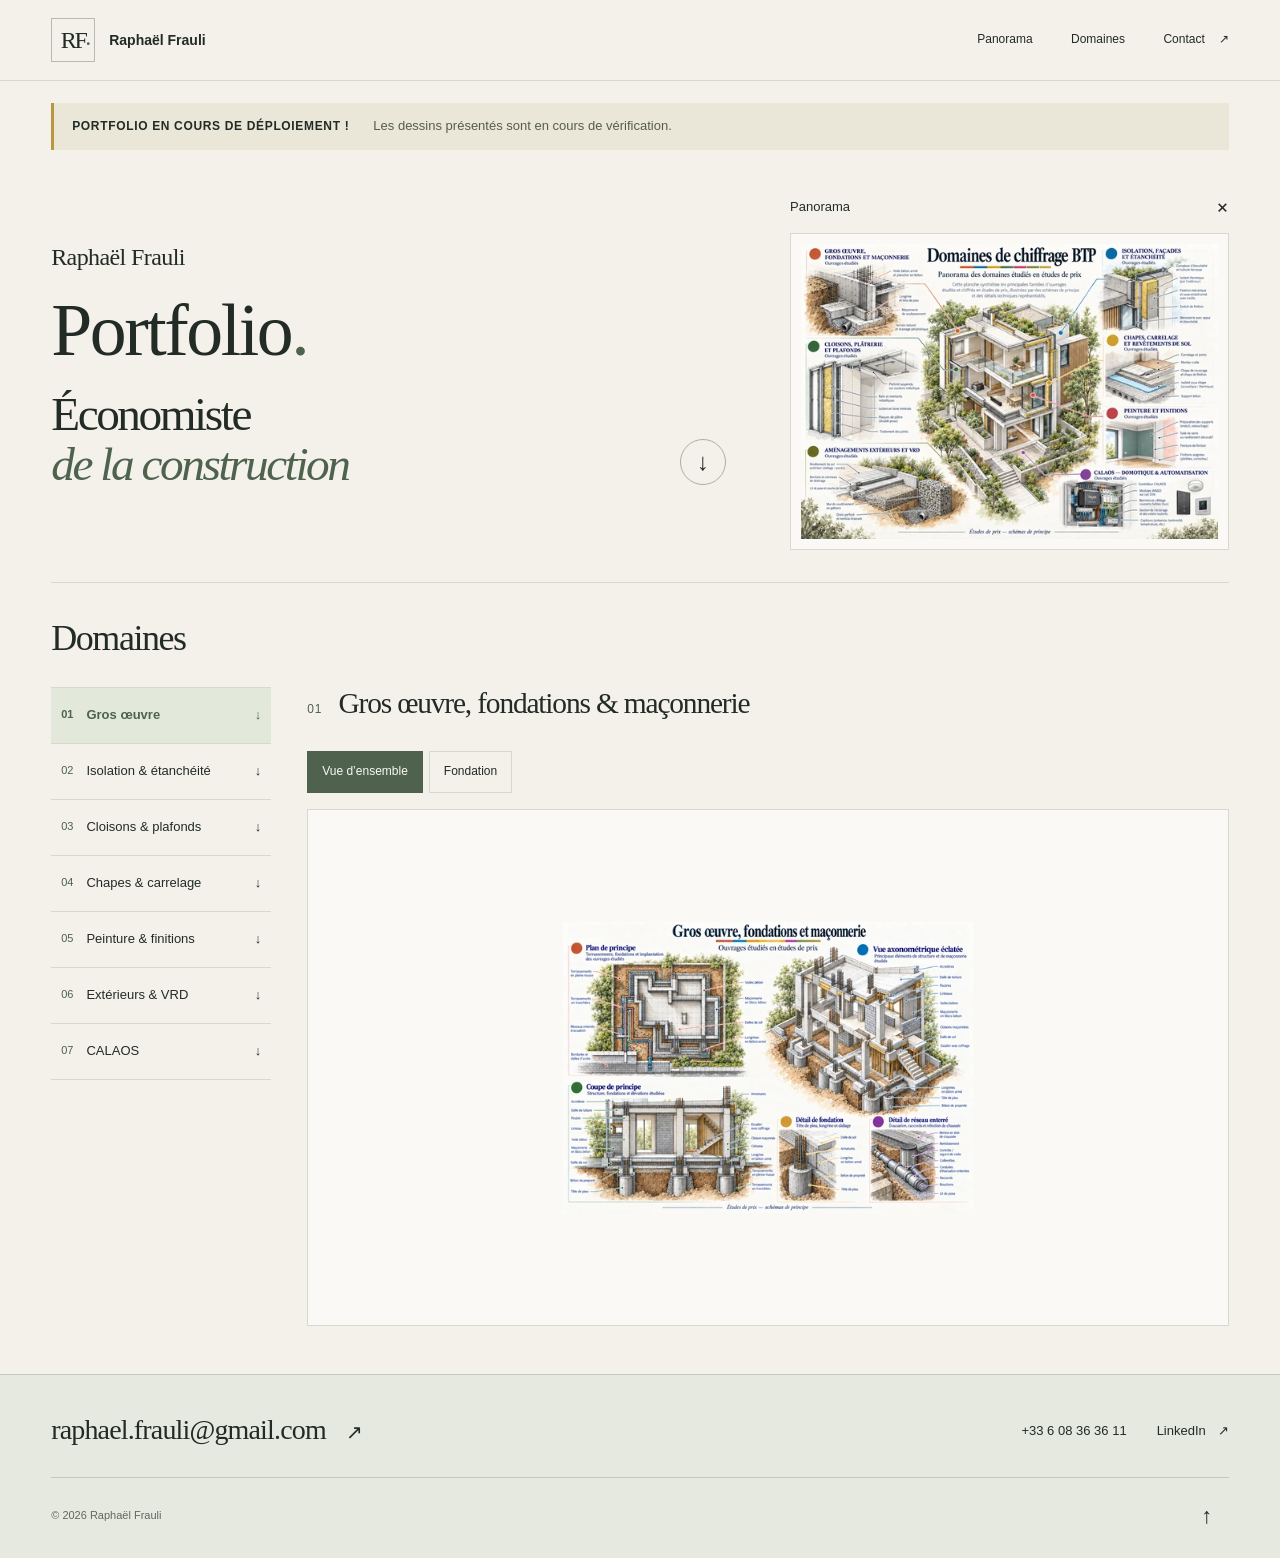
==== commit 56eda2be: "Compact portfolio gallery and add deployment notice" ====
--- a/index.html
+++ b/index.html
@@ -19,8 +19,8 @@
   <meta property="og:image:height" content="849">
   <meta property="og:image:alt" content="Panorama illustré des domaines de chiffrage BTP">
   <meta name="twitter:card" content="summary_large_image">
-  <link rel="stylesheet" href="css/styles.css?v=3">
-  <script src="js/main.js?v=3" defer></script>
+  <link rel="stylesheet" href="css/styles.css?v=4">
+  <script src="js/main.js?v=4" defer></script>
 </head>
 <body>
   <a class="skip-link" href="#contenu">Aller au contenu</a>
@@ -32,21 +32,29 @@
     </div>
   </header>
   <main id="contenu">
+    <aside class="deployment-notice container" role="note" aria-label="État du portfolio">
+      <strong>PORTFOLIO EN COURS DE DÉPLOIEMENT !</strong>
+      <p>Les dessins présentés sont en cours de vérification.</p>
+    </aside>
     <section id="accueil" class="hero container" aria-labelledby="hero-title">
-      <p class="hero-name">Raphaël Frauli</p>
+      <div class="hero-intro"><div class="hero-identity"><p class="hero-name">Raphaël Frauli</p>
       <div class="hero-heading"><h1 id="hero-title"><span class="hero-portfolio">Portfolio<span class="title-dot">.</span></span><span class="hero-profession">Économiste<br><em>de la construction</em></span></h1><a class="hero-arrow" href="#domaines"><span class="sr-only">Explorer les domaines</span><span aria-hidden="true">↓</span></a></div>
-    </section>
-    <section id="panorama" class="section panorama container" aria-labelledby="panorama-title">
-      <div class="section-heading"><h2 id="panorama-title">Panorama</h2></div>
+      </div>
+        <details id="panorama" class="panorama-preview" open>
+          <summary>Panorama <span aria-hidden="true">+</span></summary>
       <figure class="board-frame panorama-figure">
         <a class="board-link" data-board href="assets/images/domaines-chiffrage-btp-v2.webp" data-title="Domaines de chiffrage BTP" aria-label="Voir en grand la planche Domaines de chiffrage BTP">
-          <img src="assets/images/domaines-chiffrage-btp-v2.webp" srcset="assets/images/domaines-chiffrage-btp-v2-520.webp 520w, assets/images/domaines-chiffrage-btp-v2-900.webp 900w, assets/images/domaines-chiffrage-btp-v2.webp 1491w" sizes="(max-width: 500px) calc(100vw - 40px), (max-width: 1399px) 92vw, 1288px" width="1491" height="1055" alt="Panorama de chiffrage : structure, enveloppe, second œuvre et aménagements extérieurs, autour d’une coupe axonométrique de bâtiment." loading="lazy" decoding="async">
+          <img src="assets/images/domaines-chiffrage-btp-v2.webp" srcset="assets/images/domaines-chiffrage-btp-v2-520.webp 520w, assets/images/domaines-chiffrage-btp-v2-900.webp 900w, assets/images/domaines-chiffrage-btp-v2.webp 1491w" sizes="(max-width: 950px) 92vw, 420px" width="1491" height="1055" alt="Panorama de chiffrage : structure, enveloppe, second œuvre et aménagements extérieurs, autour d’une coupe axonométrique de bâtiment." loading="eager" decoding="async">
 
         </a>
       </figure>
+        </details>
+      </div>
     </section>
+
     <section id="domaines" class="section domains container" aria-labelledby="domaines-title">
       <div class="section-heading"><h2 id="domaines-title">Domaines</h2></div>
+      <div class="gallery-layout">
       <nav class="domain-index" aria-label="Sommaire des domaines">
         <a href="#gros-oeuvre"><span aria-hidden="true">01</span>Gros œuvre<span aria-hidden="true">↓</span></a>
         <a href="#enveloppe"><span aria-hidden="true">02</span>Isolation &amp; étanchéité<span aria-hidden="true">↓</span></a>
@@ -60,7 +68,7 @@
         <article class="domain-category" id="gros-oeuvre" aria-labelledby="gros-oeuvre-title">
           <div class="category-heading"><span class="category-number" aria-hidden="true">01</span><h3 id="gros-oeuvre-title">Gros œuvre, fondations &amp; maçonnerie</h3></div>
           <div class="category-boards">
-            <figure class="board-frame overview-figure">
+            <figure class="board-frame overview-figure" id="gros-oeuvre-overview">
               <a class="board-link" data-board href="assets/images/gros-oeuvre-fondations-maconnerie-v2.webp" data-title="Gros œuvre, fondations & maçonnerie" aria-label="Voir en grand la planche Gros œuvre, fondations et maçonnerie"><img src="assets/images/gros-oeuvre-fondations-maconnerie-v2-900.webp" srcset="assets/images/gros-oeuvre-fondations-maconnerie-v2-520.webp 520w, assets/images/gros-oeuvre-fondations-maconnerie-v2-900.webp 900w, assets/images/gros-oeuvre-fondations-maconnerie-v2.webp 1491w" sizes="(max-width: 500px) calc(100vw - 40px), (max-width: 1399px) 92vw, 1288px" width="1491" height="1055" alt="Vue d’ensemble illustrée du gros œuvre : fondations, maçonnerie, béton armé, murs et poteaux." loading="lazy" decoding="async"></a>
             </figure>
             <figure class="board-frame detail-sheet" id="detail-fondation">
@@ -71,7 +79,7 @@
         <article class="domain-category" id="enveloppe" aria-labelledby="enveloppe-title">
           <div class="category-heading"><span class="category-number" aria-hidden="true">02</span><h3 id="enveloppe-title">Isolation, façades &amp; étanchéité</h3></div>
           <div class="category-boards">
-            <figure class="board-frame overview-figure">
+            <figure class="board-frame overview-figure" id="enveloppe-overview">
               <a class="board-link" data-board href="assets/images/isolation-facades-etancheite-v2.webp" data-title="Isolation, façades & étanchéité" aria-label="Voir en grand la planche Isolation, façades et étanchéité"><img src="assets/images/isolation-facades-etancheite-v2-900.webp" srcset="assets/images/isolation-facades-etancheite-v2-520.webp 520w, assets/images/isolation-facades-etancheite-v2-900.webp 900w, assets/images/isolation-facades-etancheite-v2.webp 1491w" sizes="(max-width: 500px) calc(100vw - 40px), (max-width: 1399px) 92vw, 1288px" width="1491" height="1055" alt="Schémas de principe de l’enveloppe : isolation, façade, toiture-terrasse, raccord de baie et murs enterrés." loading="lazy" decoding="async"></a>
             </figure>
             <figure class="board-frame detail-sheet" id="detail-mur">
@@ -88,7 +96,7 @@
         <article class="domain-category" id="cloisons" aria-labelledby="cloisons-title">
           <div class="category-heading"><span class="category-number" aria-hidden="true">03</span><h3 id="cloisons-title">Cloisons, plâtrerie &amp; plafonds</h3></div>
           <div class="category-boards">
-            <figure class="board-frame overview-figure">
+            <figure class="board-frame overview-figure" id="cloisons-overview">
               <a class="board-link" data-board href="assets/images/cloisons-platrerie-plafonds-v2.webp" data-title="Cloisons, plâtrerie & plafonds" aria-label="Voir en grand la planche Cloisons, plâtrerie et plafonds"><img src="assets/images/cloisons-platrerie-plafonds-v2-900.webp" srcset="assets/images/cloisons-platrerie-plafonds-v2-520.webp 520w, assets/images/cloisons-platrerie-plafonds-v2-900.webp 900w, assets/images/cloisons-platrerie-plafonds-v2.webp 1491w" sizes="(max-width: 500px) calc(100vw - 40px), (max-width: 1399px) 92vw, 1288px" width="1491" height="1055" alt="Schémas de principe du second œuvre : cloisons, doublages, plafond suspendu, niche et habillage." loading="lazy" decoding="async"></a>
             </figure>
             <figure class="board-frame detail-sheet" id="detail-cloison">
@@ -102,7 +110,7 @@
         <article class="domain-category" id="sols" aria-labelledby="sols-title">
           <div class="category-heading"><span class="category-number" aria-hidden="true">04</span><h3 id="sols-title">Chapes, carrelage &amp; sols</h3></div>
           <div class="category-boards">
-            <figure class="board-frame overview-figure">
+            <figure class="board-frame overview-figure" id="sols-overview">
               <a class="board-link" data-board href="assets/images/chapes-carrelage-sols-v2.webp" data-title="Chapes, carrelage & sols" aria-label="Voir en grand la planche Chapes, carrelage et sols"><img src="assets/images/chapes-carrelage-sols-v2-900.webp" srcset="assets/images/chapes-carrelage-sols-v2-520.webp 520w, assets/images/chapes-carrelage-sols-v2-900.webp 900w, assets/images/chapes-carrelage-sols-v2.webp 1491w" sizes="(max-width: 500px) calc(100vw - 40px), (max-width: 1399px) 92vw, 1288px" width="1491" height="1055" alt="Schémas de principe des revêtements : calepinage, couches de sol, faïence, plinthes et sols souples." loading="lazy" decoding="async"></a>
             </figure>
             <figure class="board-frame detail-sheet" id="detail-sol">
@@ -113,7 +121,7 @@
         <article class="domain-category" id="peinture" aria-labelledby="peinture-title">
           <div class="category-heading"><span class="category-number" aria-hidden="true">05</span><h3 id="peinture-title">Peinture &amp; finitions</h3></div>
           <div class="category-boards">
-            <figure class="board-frame overview-figure">
+            <figure class="board-frame overview-figure" id="peinture-overview">
               <a class="board-link" data-board href="assets/images/peinture-finitions-v2.webp" data-title="Peinture & finitions" aria-label="Voir en grand la planche Peinture et finitions"><img src="assets/images/peinture-finitions-v2-900.webp" srcset="assets/images/peinture-finitions-v2-520.webp 520w, assets/images/peinture-finitions-v2-900.webp 900w, assets/images/peinture-finitions-v2.webp 1491w" sizes="(max-width: 500px) calc(100vw - 40px), (max-width: 1399px) 92vw, 1288px" width="1491" height="1055" alt="Vue d’ensemble illustrée des peintures : préparation des supports, reprises et finitions intérieures." loading="lazy" decoding="async"></a>
             </figure>
           </div>
@@ -121,7 +129,7 @@
         <article class="domain-category" id="exterieurs" aria-labelledby="exterieurs-title">
           <div class="category-heading"><span class="category-number" aria-hidden="true">06</span><h3 id="exterieurs-title">Aménagements extérieurs &amp; VRD</h3></div>
           <div class="category-boards">
-            <figure class="board-frame overview-figure">
+            <figure class="board-frame overview-figure" id="exterieurs-overview">
               <a class="board-link" data-board href="assets/images/amenagements-exterieurs-vrd-v2.webp" data-title="Aménagements extérieurs & VRD" aria-label="Voir en grand la planche Aménagements extérieurs et VRD"><img src="assets/images/amenagements-exterieurs-vrd-v2-900.webp" srcset="assets/images/amenagements-exterieurs-vrd-v2-520.webp 520w, assets/images/amenagements-exterieurs-vrd-v2-900.webp 900w, assets/images/amenagements-exterieurs-vrd-v2.webp 1491w" sizes="(max-width: 500px) calc(100vw - 40px), (max-width: 1399px) 92vw, 1288px" width="1491" height="1055" alt="Schémas de principe des extérieurs : pavés, bordures, terrasses, gabions, caniveaux et drainage." loading="lazy" decoding="async"></a>
             </figure>
           </div>
@@ -129,11 +137,12 @@
         <article class="domain-category" id="calaos" aria-labelledby="calaos-title">
           <div class="category-heading"><span class="category-number" aria-hidden="true">07</span><h3 id="calaos-title">CALAOS — Domotique &amp; automatisation</h3></div>
           <div class="category-boards">
-            <figure class="board-frame overview-figure">
+            <figure class="board-frame overview-figure" id="calaos-overview">
               <a class="board-link" data-board href="assets/images/calaos-domotique-automatisation-v2.webp" data-title="CALAOS — Domotique & automatisation" aria-label="Voir en grand la planche CALAOS, domotique et automatisation"><img src="assets/images/calaos-domotique-automatisation-v2-900.webp" srcset="assets/images/calaos-domotique-automatisation-v2-520.webp 520w, assets/images/calaos-domotique-automatisation-v2-900.webp 900w, assets/images/calaos-domotique-automatisation-v2.webp 1491w" sizes="(max-width: 500px) calc(100vw - 40px), (max-width: 1399px) 92vw, 1288px" width="1491" height="1055" alt="Architecture domotique de principe : implantation CALAOS, automate et modules WAGO, coffret sur rail DIN, commandes, capteurs, éclairage et volets." loading="lazy" decoding="async"></a>
             </figure>
           </div>
         </article>
+      </div>
       </div>
     </section>
   </main>
--- a/css/styles.css
+++ b/css/styles.css
@@ -70,6 +70,36 @@
 .category-number { flex-shrink: 0; color: var(--accent); font-size: 12px; letter-spacing: .08em; }
 .category-heading h3 { font-size: clamp(28px, 3vw, 42px); }
 .category-boards { display: grid; gap: clamp(20px, 2.4vw, 34px); }
+.deployment-notice { display: flex; flex-wrap: wrap; align-items: center; gap: 6px 24px; padding: 13px 18px; margin-top: 22px; border-left: 3px solid #b99740; background: #eae7d8; font-size: 13px; }
+.deployment-notice strong { font-size: 12px; letter-spacing: .055em; }
+.deployment-notice p { color: #575b50; }
+.hero-intro { display: grid; grid-template-columns: minmax(0, 1fr) minmax(0, .65fr); align-items: center; gap: 64px; }
+.hero { padding-block: 32px; }
+.hero-name { font-size: 24px; }
+.hero-heading { gap: 20px; margin-top: 18px; }
+.hero h1 { font-size: clamp(42px, 4.8vw, 68px); }
+.hero-arrow { width: 46px; height: 46px; font-size: 24px; }
+.panorama-preview { min-width: 0; }
+.panorama-preview summary { display: flex; align-items: center; justify-content: space-between; gap: 16px; min-height: 44px; padding-block: 8px; cursor: pointer; font-size: 13px; list-style: none; }
+.panorama-preview summary::-webkit-details-marker { display: none; }
+.panorama-preview summary > span { font-size: 22px; }
+.panorama-preview[open] summary > span { transform: rotate(45deg); }
+.domains { padding-top: 36px; padding-bottom: 48px; }
+.domains h2 { font-size: 36px; }
+.category-picker { display: none; }
+.js .gallery-layout { display: grid; grid-template-columns: 220px minmax(0, 1fr); align-items: start; gap: 36px; }
+.js .domain-index { display: grid; grid-template-columns: 1fr; margin: 0; }
+.js .domain-index a { min-height: 56px; padding-inline: 10px; }
+.js .domain-index a[aria-current] { background: #e3e9da; color: var(--accent); font-weight: 600; }
+.js .domain-category { margin: 0; padding: 0; border: 0; }
+.js .category-heading { gap: 16px; min-height: 48px; margin-bottom: 16px; }
+.js .category-heading h3 { font-size: clamp(25px, 2.3vw, 32px); }
+.board-tabs { display: flex; flex-wrap: wrap; gap: 6px; margin-bottom: 16px; }
+.board-tabs button { min-height: 42px; padding: 8px 14px; border: 1px solid var(--border); background: transparent; font-size: 12px; }
+.board-tabs button:hover { background: #e8ece1; }
+.board-tabs button[aria-selected="true"] { color: var(--surface); background: var(--accent); border-color: var(--accent); }
+.js .category-boards .board-link { --board-height: clamp(340px, 55vh, 560px); display: grid; place-items: center; height: var(--board-height); }
+.js .category-boards .board-link img { width: auto; max-width: 100%; max-height: var(--board-height); height: auto; min-width: 0; min-height: 0; }
 .site-footer { border-top: 1px solid #c4cabb; background: #e6e9df; }
 .footer-inner { display: grid; grid-template-columns: minmax(0, 1fr) auto; align-items: center; gap: 24px; padding-block: 34px 20px; }
 .footer-email { display: inline-flex; gap: 20px; align-items: baseline; width: fit-content; min-height: 44px; font: 28px/1.5 var(--display); letter-spacing: -.03em; overflow-wrap: anywhere; }
@@ -110,6 +140,17 @@
   .domain-index { grid-template-columns: repeat(2, minmax(0, 1fr)); }
   .footer-inner { grid-template-columns: minmax(0, 1fr); gap: 10px; }
 }
+@media (max-width: 950px) {
+  .hero-intro { grid-template-columns: 1fr; gap: 16px; }
+  .hero-identity { max-width: 600px; }
+  .panorama-preview { max-width: 600px; }
+  .panorama-preview summary { border-top: 1px solid var(--border); }
+  .js .gallery-layout { display: block; }
+  .js .domain-index { display: none; }
+  .category-picker { display: block; width: 100%; min-height: 48px; padding: 10px 38px 10px 14px; margin-bottom: 22px; border: 1px solid #a7b2a1; border-radius: 0; font: 14px var(--sans); color: var(--text); background: var(--surface); }
+  .js .category-boards .board-link { height: auto; }
+  .js .category-boards .board-link img { width: 100%; max-height: none; }
+}
 @media (max-width: 767px) {
   html { scroll-padding-top: 90px; }
   .header-inner { min-height: 72px; gap: 10px; position: relative; flex-wrap: wrap; }
@@ -129,6 +170,14 @@
   .hero h1 { font-size: clamp(38px, 8vw, 61px); }
   .hero-portfolio { margin-bottom: 16px; }
   .hero-arrow { width: 44px; height: 44px; font-size: 24px; margin-bottom: 0; }
+  .deployment-notice { margin-top: 16px; padding: 12px 14px; font-size: 12px; }
+  .deployment-notice strong { font-size: 11px; letter-spacing: .02em; }
+  .hero { padding-block: 24px; }
+  .hero-heading { margin-top: 18px; }
+  .hero-name { font-size: 23px; }
+  .domains { padding-top: 26px; }
+  .domains h2 { font-size: 30px; }
+  .js .category-heading h3 { font-size: 25px; }
   .section-heading { margin-bottom: 22px; }
   .domain-index { grid-template-columns: 1fr; margin-bottom: 28px; }
   .domain-index a { min-height: 52px; font-size: 13px; padding-right: 4px; }
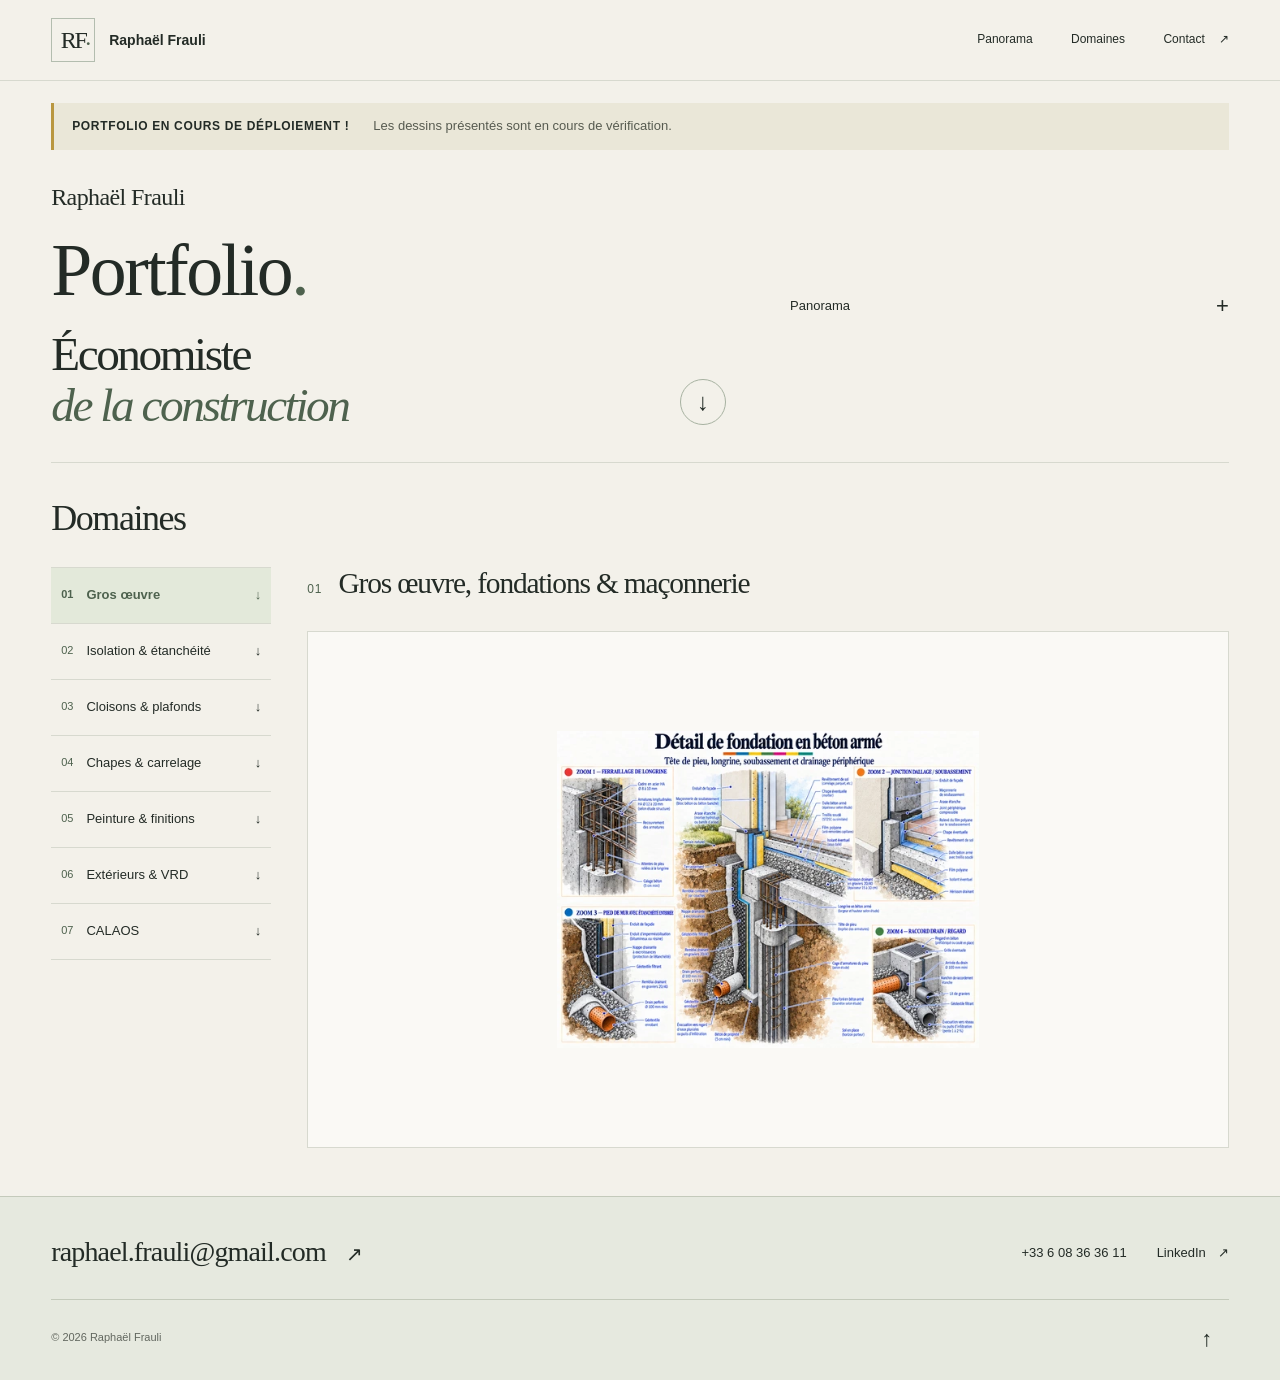
==== commit 7f6fb1b7: "Reduce repeated boards in portfolio gallery" ====
--- a/index.html
+++ b/index.html
@@ -20,7 +20,7 @@
   <meta property="og:image:alt" content="Panorama illustré des domaines de chiffrage BTP">
   <meta name="twitter:card" content="summary_large_image">
   <link rel="stylesheet" href="css/styles.css?v=4">
-  <script src="js/main.js?v=4" defer></script>
+  <script src="js/main.js?v=5" defer></script>
 </head>
 <body>
   <a class="skip-link" href="#contenu">Aller au contenu</a>
@@ -68,9 +68,6 @@
         <article class="domain-category" id="gros-oeuvre" aria-labelledby="gros-oeuvre-title">
           <div class="category-heading"><span class="category-number" aria-hidden="true">01</span><h3 id="gros-oeuvre-title">Gros œuvre, fondations &amp; maçonnerie</h3></div>
           <div class="category-boards">
-            <figure class="board-frame overview-figure" id="gros-oeuvre-overview">
-              <a class="board-link" data-board href="assets/images/gros-oeuvre-fondations-maconnerie-v2.webp" data-title="Gros œuvre, fondations & maçonnerie" aria-label="Voir en grand la planche Gros œuvre, fondations et maçonnerie"><img src="assets/images/gros-oeuvre-fondations-maconnerie-v2-900.webp" srcset="assets/images/gros-oeuvre-fondations-maconnerie-v2-520.webp 520w, assets/images/gros-oeuvre-fondations-maconnerie-v2-900.webp 900w, assets/images/gros-oeuvre-fondations-maconnerie-v2.webp 1491w" sizes="(max-width: 500px) calc(100vw - 40px), (max-width: 1399px) 92vw, 1288px" width="1491" height="1055" alt="Vue d’ensemble illustrée du gros œuvre : fondations, maçonnerie, béton armé, murs et poteaux." loading="lazy" decoding="async"></a>
-            </figure>
             <figure class="board-frame detail-sheet" id="detail-fondation">
               <a class="board-link detail-board" data-board href="assets/details/fondation-beton-arme.webp" data-title="Fondation en béton armé" aria-label="Voir en grand la coupe : Fondation en béton armé"><img src="assets/details/fondation-beton-arme-900.webp" srcset="assets/details/fondation-beton-arme-520.webp 520w, assets/details/fondation-beton-arme-900.webp 900w, assets/details/fondation-beton-arme.webp 1448w" sizes="(max-width: 500px) calc(100vw - 40px), (max-width: 1399px) 92vw, 1288px" width="1448" height="1086" alt="Vue de fondation en béton armé avec tête de pieu, longrine ferraillée, mur de soubassement et drainage, accompagnée de quatre détails agrandis." loading="lazy" decoding="async"></a>
             </figure>
@@ -79,9 +76,6 @@
         <article class="domain-category" id="enveloppe" aria-labelledby="enveloppe-title">
           <div class="category-heading"><span class="category-number" aria-hidden="true">02</span><h3 id="enveloppe-title">Isolation, façades &amp; étanchéité</h3></div>
           <div class="category-boards">
-            <figure class="board-frame overview-figure" id="enveloppe-overview">
-              <a class="board-link" data-board href="assets/images/isolation-facades-etancheite-v2.webp" data-title="Isolation, façades & étanchéité" aria-label="Voir en grand la planche Isolation, façades et étanchéité"><img src="assets/images/isolation-facades-etancheite-v2-900.webp" srcset="assets/images/isolation-facades-etancheite-v2-520.webp 520w, assets/images/isolation-facades-etancheite-v2-900.webp 900w, assets/images/isolation-facades-etancheite-v2.webp 1491w" sizes="(max-width: 500px) calc(100vw - 40px), (max-width: 1399px) 92vw, 1288px" width="1491" height="1055" alt="Schémas de principe de l’enveloppe : isolation, façade, toiture-terrasse, raccord de baie et murs enterrés." loading="lazy" decoding="async"></a>
-            </figure>
             <figure class="board-frame detail-sheet" id="detail-mur">
               <a class="board-link detail-board" data-board href="assets/details/mur-enterre-soubassement.webp" data-title="Mur enterré &amp; soubassement" aria-label="Voir en grand la coupe : Mur enterré &amp; soubassement"><img src="assets/details/mur-enterre-soubassement-900.webp" srcset="assets/details/mur-enterre-soubassement-520.webp 520w, assets/details/mur-enterre-soubassement-900.webp 900w, assets/details/mur-enterre-soubassement.webp 1448w" sizes="(max-width: 500px) calc(100vw - 40px), (max-width: 1399px) 92vw, 1288px" width="1448" height="1086" alt="Coupe illustrée de mur enterré avec isolant de soubassement, membrane, nappe à excroissances, semelle et drain, avec quatre agrandissements." loading="lazy" decoding="async"></a>
             </figure>
@@ -96,9 +90,6 @@
         <article class="domain-category" id="cloisons" aria-labelledby="cloisons-title">
           <div class="category-heading"><span class="category-number" aria-hidden="true">03</span><h3 id="cloisons-title">Cloisons, plâtrerie &amp; plafonds</h3></div>
           <div class="category-boards">
-            <figure class="board-frame overview-figure" id="cloisons-overview">
-              <a class="board-link" data-board href="assets/images/cloisons-platrerie-plafonds-v2.webp" data-title="Cloisons, plâtrerie & plafonds" aria-label="Voir en grand la planche Cloisons, plâtrerie et plafonds"><img src="assets/images/cloisons-platrerie-plafonds-v2-900.webp" srcset="assets/images/cloisons-platrerie-plafonds-v2-520.webp 520w, assets/images/cloisons-platrerie-plafonds-v2-900.webp 900w, assets/images/cloisons-platrerie-plafonds-v2.webp 1491w" sizes="(max-width: 500px) calc(100vw - 40px), (max-width: 1399px) 92vw, 1288px" width="1491" height="1055" alt="Schémas de principe du second œuvre : cloisons, doublages, plafond suspendu, niche et habillage." loading="lazy" decoding="async"></a>
-            </figure>
             <figure class="board-frame detail-sheet" id="detail-cloison">
               <a class="board-link detail-board" data-board href="assets/details/cloison-ossature-metallique.webp" data-title="Cloison sur ossature métallique" aria-label="Voir en grand la coupe : Cloison sur ossature métallique"><img src="assets/details/cloison-ossature-metallique-900.webp" srcset="assets/details/cloison-ossature-metallique-520.webp 520w, assets/details/cloison-ossature-metallique-900.webp 900w, assets/details/cloison-ossature-metallique.webp 1448w" sizes="(max-width: 500px) calc(100vw - 40px), (max-width: 1399px) 92vw, 1288px" width="1448" height="1086" alt="Coupe illustrée de cloison métallique avec rails, montants, laine minérale, plaques de plâtre, joints et passages de réseaux, avec quatre détails." loading="lazy" decoding="async"></a>
             </figure>
@@ -110,9 +101,6 @@
         <article class="domain-category" id="sols" aria-labelledby="sols-title">
           <div class="category-heading"><span class="category-number" aria-hidden="true">04</span><h3 id="sols-title">Chapes, carrelage &amp; sols</h3></div>
           <div class="category-boards">
-            <figure class="board-frame overview-figure" id="sols-overview">
-              <a class="board-link" data-board href="assets/images/chapes-carrelage-sols-v2.webp" data-title="Chapes, carrelage & sols" aria-label="Voir en grand la planche Chapes, carrelage et sols"><img src="assets/images/chapes-carrelage-sols-v2-900.webp" srcset="assets/images/chapes-carrelage-sols-v2-520.webp 520w, assets/images/chapes-carrelage-sols-v2-900.webp 900w, assets/images/chapes-carrelage-sols-v2.webp 1491w" sizes="(max-width: 500px) calc(100vw - 40px), (max-width: 1399px) 92vw, 1288px" width="1491" height="1055" alt="Schémas de principe des revêtements : calepinage, couches de sol, faïence, plinthes et sols souples." loading="lazy" decoding="async"></a>
-            </figure>
             <figure class="board-frame detail-sheet" id="detail-sol">
               <a class="board-link detail-board" data-board href="assets/details/sol-carrele-chape-isolee.webp" data-title="Sol carrelé sur chape isolée" aria-label="Voir en grand la coupe : Sol carrelé sur chape isolée"><img src="assets/details/sol-carrele-chape-isolee-900.webp" srcset="assets/details/sol-carrele-chape-isolee-520.webp 520w, assets/details/sol-carrele-chape-isolee-900.webp 900w, assets/details/sol-carrele-chape-isolee.webp 1448w" sizes="(max-width: 500px) calc(100vw - 40px), (max-width: 1399px) 92vw, 1288px" width="1448" height="1086" alt="Coupe de sol carrelé sur chape isolée avec dalle, isolant, film, chape et mortier-colle, accompagnée de quatre agrandissements des raccords." loading="lazy" decoding="async"></a>
             </figure>
